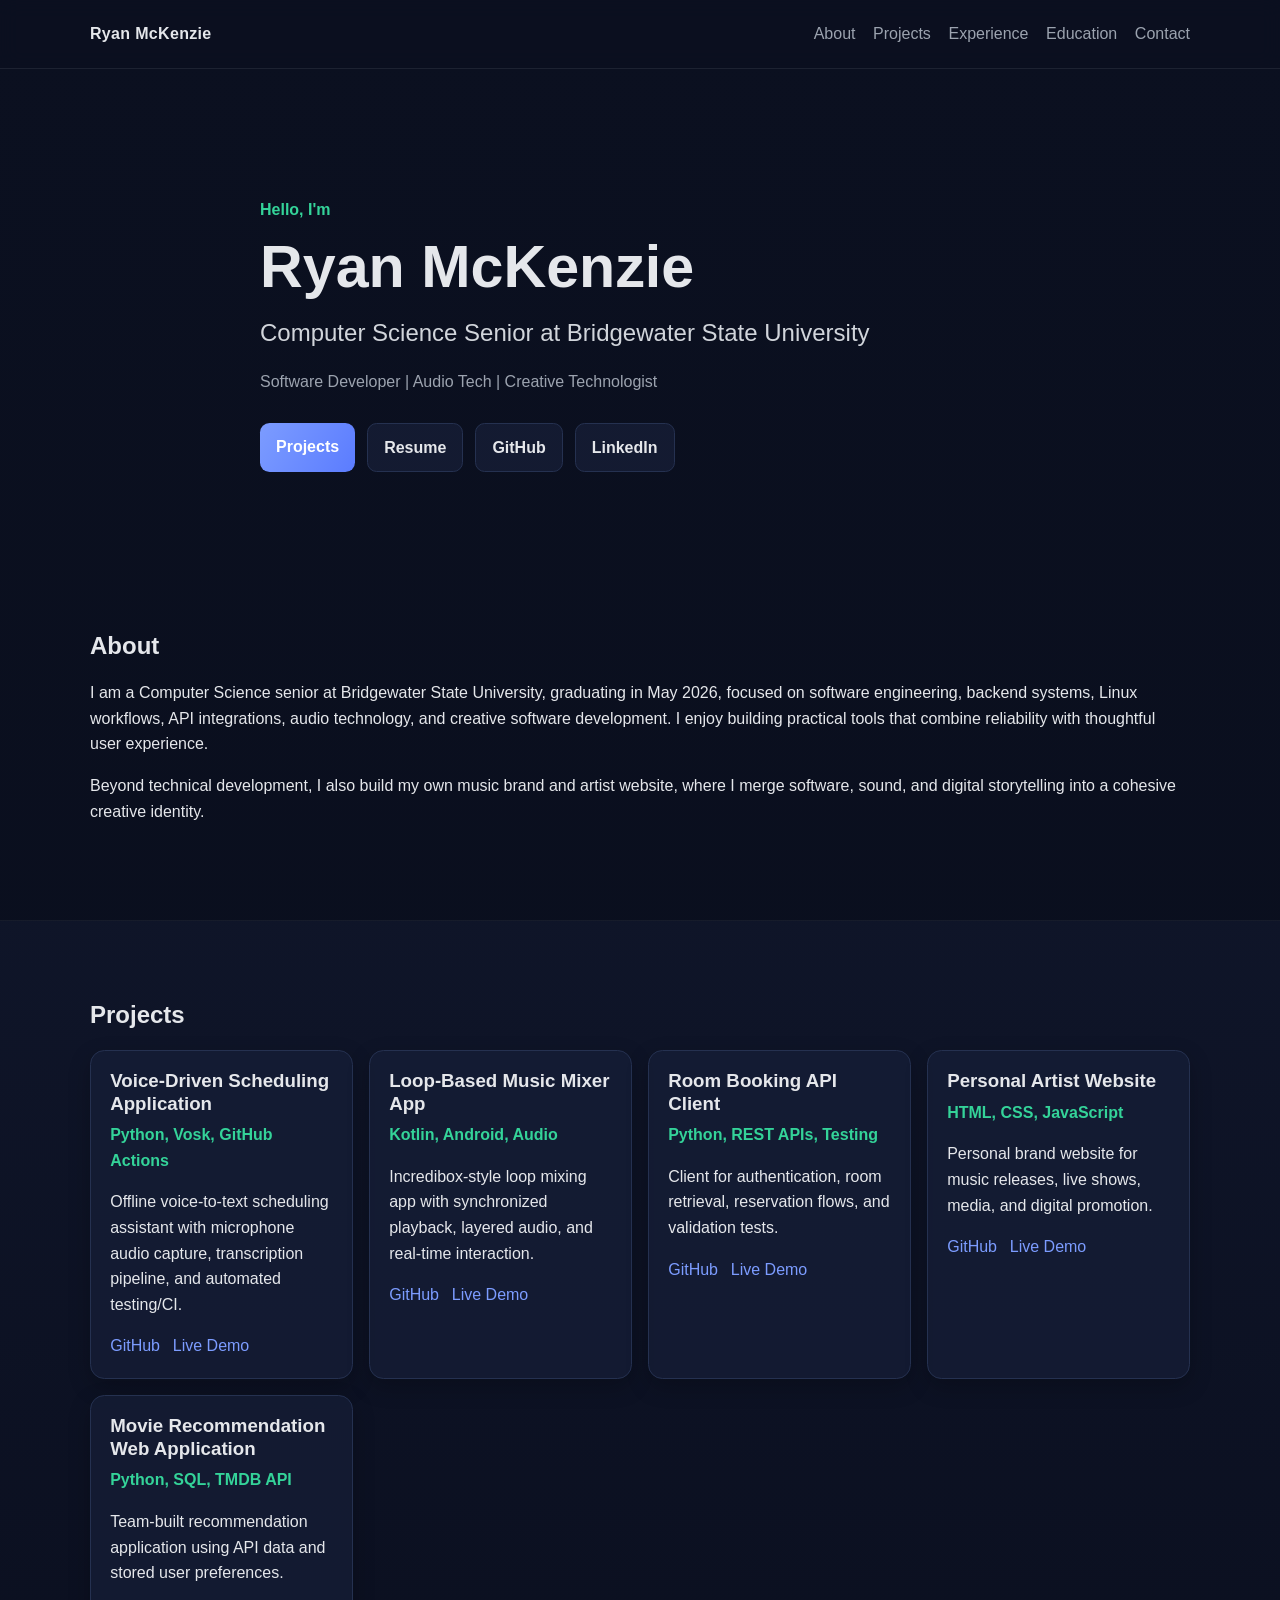
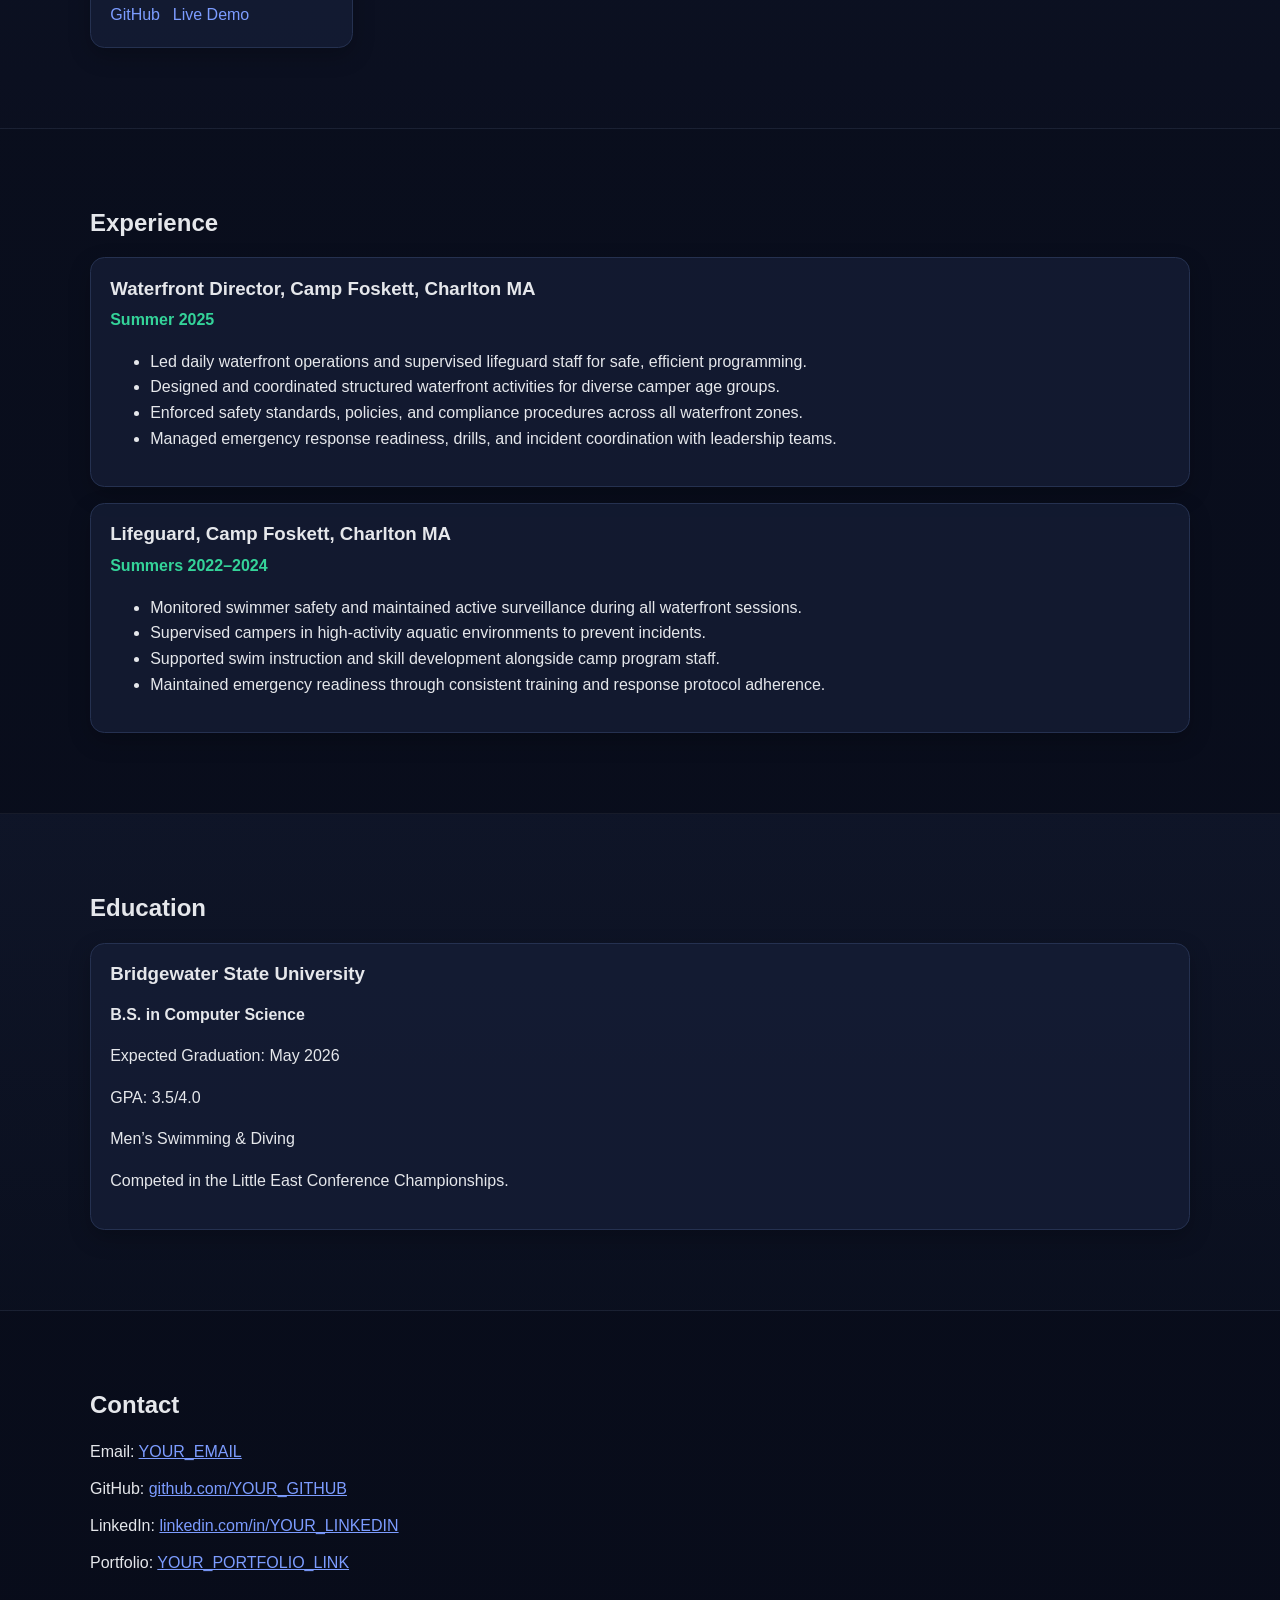
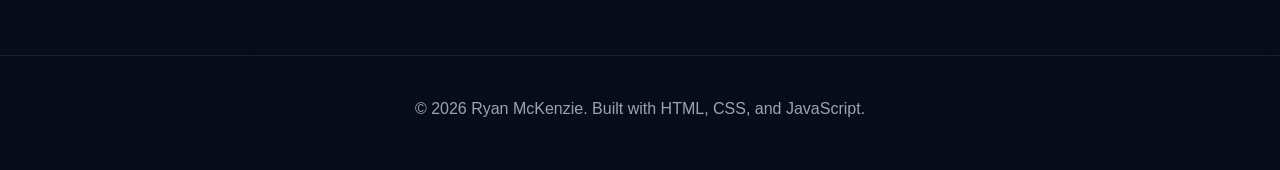
==== index.html @ 02c70366 "Create static portfolio site with GitHub Pages deployment" ====
<!DOCTYPE html>
<html lang="en">
  <head>
    <meta charset="UTF-8" />
    <meta name="viewport" content="width=device-width, initial-scale=1.0" />
    <meta
      name="description"
      content="Ryan McKenzie portfolio website - Computer Science Senior, software developer, and creative technologist."
    />
    <title>Ryan McKenzie | Developer Portfolio</title>
    <link rel="stylesheet" href="style.css" />
  </head>
  <body>
    <a class="skip-link" href="#main-content">Skip to main content</a>

    <header class="site-header" id="top">
      <div class="container nav-wrapper">
        <a class="brand" href="#top" aria-label="Ryan McKenzie home">Ryan McKenzie</a>
        <button class="menu-toggle" aria-expanded="false" aria-controls="site-nav" aria-label="Toggle navigation">
          ☰
        </button>
        <nav id="site-nav" class="site-nav" aria-label="Primary navigation">
          <ul>
            <li><a href="#about">About</a></li>
            <li><a href="#projects">Projects</a></li>
            <li><a href="#experience">Experience</a></li>
            <li><a href="#education">Education</a></li>
            <li><a href="#contact">Contact</a></li>
          </ul>
        </nav>
      </div>
    </header>

    <main id="main-content">
      <section class="hero section">
        <div class="container hero-content">
          <p class="eyebrow">Hello, I'm</p>
          <h1>Ryan McKenzie</h1>
          <p class="subtitle">Computer Science Senior at Bridgewater State University</p>
          <p class="tagline">Software Developer | Audio Tech | Creative Technologist</p>
          <div class="hero-actions" aria-label="Quick links">
            <a class="btn btn-primary" href="#projects">Projects</a>
            <!-- Replace YOUR_RESUME_LINK with your actual resume URL -->
            <a class="btn btn-secondary" href="YOUR_RESUME_LINK" target="_blank" rel="noopener noreferrer">Resume</a>
            <!-- Replace YOUR_GITHUB with your GitHub profile URL -->
            <a class="btn btn-secondary" href="https://github.com/YOUR_GITHUB" target="_blank" rel="noopener noreferrer">GitHub</a>
            <!-- Replace YOUR_LINKEDIN with your LinkedIn profile URL -->
            <a class="btn btn-secondary" href="https://linkedin.com/in/YOUR_LINKEDIN" target="_blank" rel="noopener noreferrer">LinkedIn</a>
          </div>
        </div>
      </section>

      <section id="about" class="section">
        <div class="container">
          <h2>About</h2>
          <p>
            I am a Computer Science senior at Bridgewater State University, graduating in May 2026, focused on
            software engineering, backend systems, Linux workflows, API integrations, audio technology, and creative
            software development. I enjoy building practical tools that combine reliability with thoughtful user
            experience.
          </p>
          <p>
            Beyond technical development, I also build my own music brand and artist website, where I merge software,
            sound, and digital storytelling into a cohesive creative identity.
          </p>
        </div>
      </section>

      <section id="projects" class="section alt-bg">
        <div class="container">
          <h2>Projects</h2>
          <div class="cards-grid">
            <article class="card">
              <h3>Voice-Driven Scheduling Application</h3>
              <p class="tech">Python, Vosk, GitHub Actions</p>
              <p>
                Offline voice-to-text scheduling assistant with microphone audio capture, transcription pipeline, and
                automated testing/CI.
              </p>
              <div class="card-actions">
                <!-- Replace with project-specific GitHub and demo links -->
                <a href="#" aria-label="Voice-Driven Scheduling Application GitHub link">GitHub</a>
                <a href="#" aria-label="Voice-Driven Scheduling Application live demo">Live Demo</a>
              </div>
            </article>

            <article class="card">
              <h3>Loop-Based Music Mixer App</h3>
              <p class="tech">Kotlin, Android, Audio</p>
              <p>
                Incredibox-style loop mixing app with synchronized playback, layered audio, and real-time interaction.
              </p>
              <div class="card-actions">
                <!-- Replace with project-specific GitHub and demo links -->
                <a href="#" aria-label="Loop-Based Music Mixer App GitHub link">GitHub</a>
                <a href="#" aria-label="Loop-Based Music Mixer App live demo">Live Demo</a>
              </div>
            </article>

            <article class="card">
              <h3>Room Booking API Client</h3>
              <p class="tech">Python, REST APIs, Testing</p>
              <p>
                Client for authentication, room retrieval, reservation flows, and validation tests.
              </p>
              <div class="card-actions">
                <!-- Replace with project-specific GitHub and demo links -->
                <a href="#" aria-label="Room Booking API Client GitHub link">GitHub</a>
                <a href="#" aria-label="Room Booking API Client live demo">Live Demo</a>
              </div>
            </article>

            <article class="card">
              <h3>Personal Artist Website</h3>
              <p class="tech">HTML, CSS, JavaScript</p>
              <p>
                Personal brand website for music releases, live shows, media, and digital promotion.
              </p>
              <div class="card-actions">
                <!-- Replace with project-specific GitHub and demo links -->
                <a href="#" aria-label="Personal Artist Website GitHub link">GitHub</a>
                <a href="#" aria-label="Personal Artist Website live demo">Live Demo</a>
              </div>
            </article>

            <article class="card">
              <h3>Movie Recommendation Web Application</h3>
              <p class="tech">Python, SQL, TMDB API</p>
              <p>
                Team-built recommendation application using API data and stored user preferences.
              </p>
              <div class="card-actions">
                <!-- Replace with project-specific GitHub and demo links -->
                <a href="#" aria-label="Movie Recommendation Web Application GitHub link">GitHub</a>
                <a href="#" aria-label="Movie Recommendation Web Application live demo">Live Demo</a>
              </div>
            </article>
          </div>
        </div>
      </section>

      <section id="experience" class="section">
        <div class="container">
          <h2>Experience</h2>

          <article class="timeline-item">
            <h3>Waterfront Director, Camp Foskett, Charlton MA</h3>
            <p class="meta">Summer 2025</p>
            <ul>
              <li>Led daily waterfront operations and supervised lifeguard staff for safe, efficient programming.</li>
              <li>Designed and coordinated structured waterfront activities for diverse camper age groups.</li>
              <li>Enforced safety standards, policies, and compliance procedures across all waterfront zones.</li>
              <li>Managed emergency response readiness, drills, and incident coordination with leadership teams.</li>
            </ul>
          </article>

          <article class="timeline-item">
            <h3>Lifeguard, Camp Foskett, Charlton MA</h3>
            <p class="meta">Summers 2022–2024</p>
            <ul>
              <li>Monitored swimmer safety and maintained active surveillance during all waterfront sessions.</li>
              <li>Supervised campers in high-activity aquatic environments to prevent incidents.</li>
              <li>Supported swim instruction and skill development alongside camp program staff.</li>
              <li>Maintained emergency readiness through consistent training and response protocol adherence.</li>
            </ul>
          </article>
        </div>
      </section>

      <section id="education" class="section alt-bg">
        <div class="container">
          <h2>Education</h2>
          <article class="education-card">
            <h3>Bridgewater State University</h3>
            <p><strong>B.S. in Computer Science</strong></p>
            <p>Expected Graduation: May 2026</p>
            <p>GPA: 3.5/4.0</p>
            <p>Men’s Swimming &amp; Diving</p>
            <p>Competed in the Little East Conference Championships.</p>
          </article>
        </div>
      </section>

      <section id="contact" class="section">
        <div class="container">
          <h2>Contact</h2>
          <ul class="contact-list">
            <!-- Replace YOUR_EMAIL with your email address -->
            <li>Email: <a href="mailto:YOUR_EMAIL">YOUR_EMAIL</a></li>
            <!-- Replace YOUR_GITHUB with your GitHub username -->
            <li>GitHub: <a href="https://github.com/YOUR_GITHUB" target="_blank" rel="noopener noreferrer">github.com/YOUR_GITHUB</a></li>
            <!-- Replace YOUR_LINKEDIN with your LinkedIn handle -->
            <li>LinkedIn: <a href="https://linkedin.com/in/YOUR_LINKEDIN" target="_blank" rel="noopener noreferrer">linkedin.com/in/YOUR_LINKEDIN</a></li>
            <!-- Replace with your live portfolio URL if different -->
            <li>Portfolio: <a href="https://YOUR_PORTFOLIO_LINK" target="_blank" rel="noopener noreferrer">YOUR_PORTFOLIO_LINK</a></li>
          </ul>
        </div>
      </section>
    </main>

    <footer class="site-footer">
      <div class="container">
        <p>&copy; <span id="year"></span> Ryan McKenzie. Built with HTML, CSS, and JavaScript.</p>
      </div>
    </footer>

    <script src="script.js"></script>
  </body>
</html>
---- style.css ----
:root {
  --bg: #0b1020;
  --bg-alt: #11182d;
  --surface: #161f38;
  --text: #e5e7eb;
  --muted: #9ca3af;
  --accent: #7c9cff;
  --accent-2: #34d399;
  --border: #253150;
  --shadow: 0 12px 28px rgba(0, 0, 0, 0.28);
}

* {
  box-sizing: border-box;
}

html {
  scroll-behavior: smooth;
}

body {
  margin: 0;
  font-family: Inter, "Segoe UI", Roboto, Helvetica, Arial, sans-serif;
  background: linear-gradient(180deg, var(--bg) 0%, #080c1a 100%);
  color: var(--text);
  line-height: 1.6;
}

.container {
  width: min(1100px, 92%);
  margin: 0 auto;
}

.skip-link {
  position: absolute;
  left: -9999px;
  top: auto;
}

.skip-link:focus {
  left: 1rem;
  top: 1rem;
  background: var(--accent);
  color: #0a0f1e;
  padding: 0.5rem 0.8rem;
  border-radius: 0.4rem;
}

.site-header {
  position: sticky;
  top: 0;
  z-index: 999;
  backdrop-filter: blur(10px);
  background: rgba(11, 16, 32, 0.82);
  border-bottom: 1px solid rgba(255, 255, 255, 0.08);
}

.nav-wrapper {
  min-height: 68px;
  display: flex;
  align-items: center;
  justify-content: space-between;
}

.brand {
  font-weight: 700;
  color: var(--text);
  text-decoration: none;
  letter-spacing: 0.02em;
}

.site-nav ul {
  list-style: none;
  margin: 0;
  padding: 0;
  display: flex;
  gap: 1.1rem;
}

.site-nav a {
  color: var(--muted);
  text-decoration: none;
  transition: color 0.2s ease;
}

.site-nav a:hover,
.site-nav a:focus-visible {
  color: var(--text);
}

.menu-toggle {
  display: none;
  font-size: 1.3rem;
  border: 1px solid var(--border);
  border-radius: 0.5rem;
  background: transparent;
  color: var(--text);
  padding: 0.3rem 0.6rem;
}

.section {
  padding: 5rem 0;
}

.hero {
  padding-top: 7rem;
}

.hero-content {
  max-width: 760px;
}

.eyebrow {
  color: var(--accent-2);
  margin-bottom: 0.5rem;
  font-weight: 600;
}

h1,
h2,
h3 {
  line-height: 1.2;
  margin-top: 0;
}

h1 {
  font-size: clamp(2.2rem, 5vw, 3.7rem);
  margin-bottom: 0.8rem;
}

.subtitle {
  font-size: clamp(1.1rem, 2.3vw, 1.5rem);
  color: #d1d5db;
  margin: 0.2rem 0;
}

.tagline {
  color: var(--muted);
  margin-bottom: 1.8rem;
}

.hero-actions {
  display: flex;
  flex-wrap: wrap;
  gap: 0.75rem;
}

.btn {
  display: inline-block;
  text-decoration: none;
  border-radius: 0.6rem;
  padding: 0.65rem 1rem;
  font-weight: 600;
  transition: transform 0.2s ease, box-shadow 0.2s ease, opacity 0.2s ease;
}

.btn:hover,
.btn:focus-visible {
  transform: translateY(-2px);
  box-shadow: var(--shadow);
}

.btn-primary {
  background: linear-gradient(120deg, var(--accent), #5b7cff);
  color: #fff;
}

.btn-secondary {
  border: 1px solid var(--border);
  color: var(--text);
  background: rgba(124, 156, 255, 0.08);
}

.alt-bg {
  background: linear-gradient(180deg, rgba(17, 24, 45, 0.7), rgba(11, 16, 32, 0.7));
  border-top: 1px solid rgba(255, 255, 255, 0.05);
  border-bottom: 1px solid rgba(255, 255, 255, 0.05);
}

.cards-grid {
  display: grid;
  grid-template-columns: repeat(auto-fit, minmax(240px, 1fr));
  gap: 1rem;
}

.card,
.timeline-item,
.education-card {
  border: 1px solid var(--border);
  border-radius: 0.9rem;
  padding: 1.2rem;
  background: rgba(22, 31, 56, 0.7);
  box-shadow: 0 8px 22px rgba(0, 0, 0, 0.22);
}

.card h3,
.timeline-item h3,
.education-card h3 {
  margin-bottom: 0.45rem;
}

.tech,
.meta {
  color: var(--accent-2);
  font-weight: 600;
  margin-top: 0;
}

.card-actions {
  display: flex;
  gap: 0.8rem;
  margin-top: 1rem;
}

.card-actions a {
  color: var(--accent);
  text-decoration: none;
}

.card-actions a:hover,
.card-actions a:focus-visible {
  text-decoration: underline;
}

.timeline-item + .timeline-item {
  margin-top: 1rem;
}

.contact-list {
  list-style: none;
  padding: 0;
  margin: 0;
}

.contact-list li + li {
  margin-top: 0.7rem;
}

.contact-list a {
  color: var(--accent);
}

.site-footer {
  padding: 1.5rem 0 2rem;
  border-top: 1px solid rgba(255, 255, 255, 0.08);
  color: var(--muted);
  text-align: center;
}

@media (max-width: 760px) {
  .menu-toggle {
    display: block;
  }

  .site-nav {
    position: absolute;
    top: 68px;
    left: 0;
    right: 0;
    background: rgba(11, 16, 32, 0.96);
    border-bottom: 1px solid rgba(255, 255, 255, 0.08);
    padding: 0.8rem 1rem;
    display: none;
  }

  .site-nav.open {
    display: block;
  }

  .site-nav ul {
    flex-direction: column;
    gap: 0.8rem;
  }

  .section {
    padding: 3.7rem 0;
  }
}
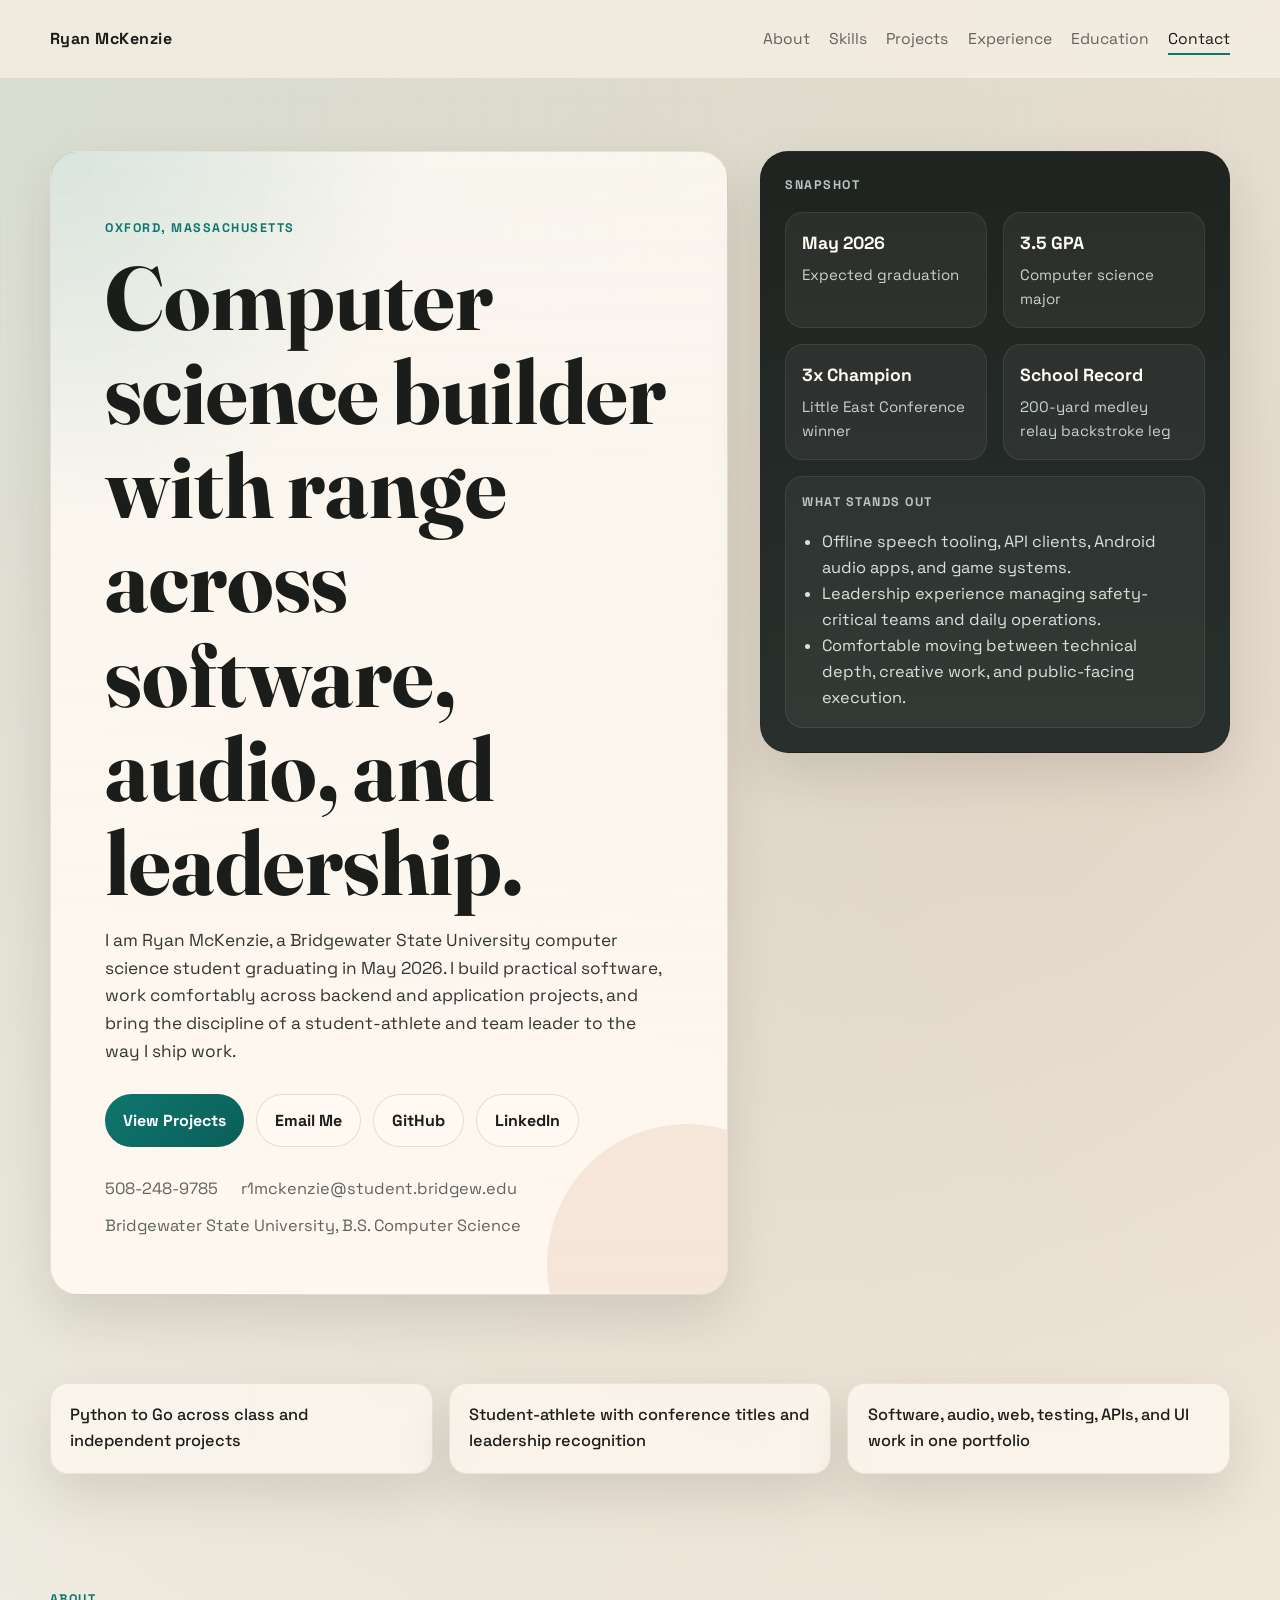
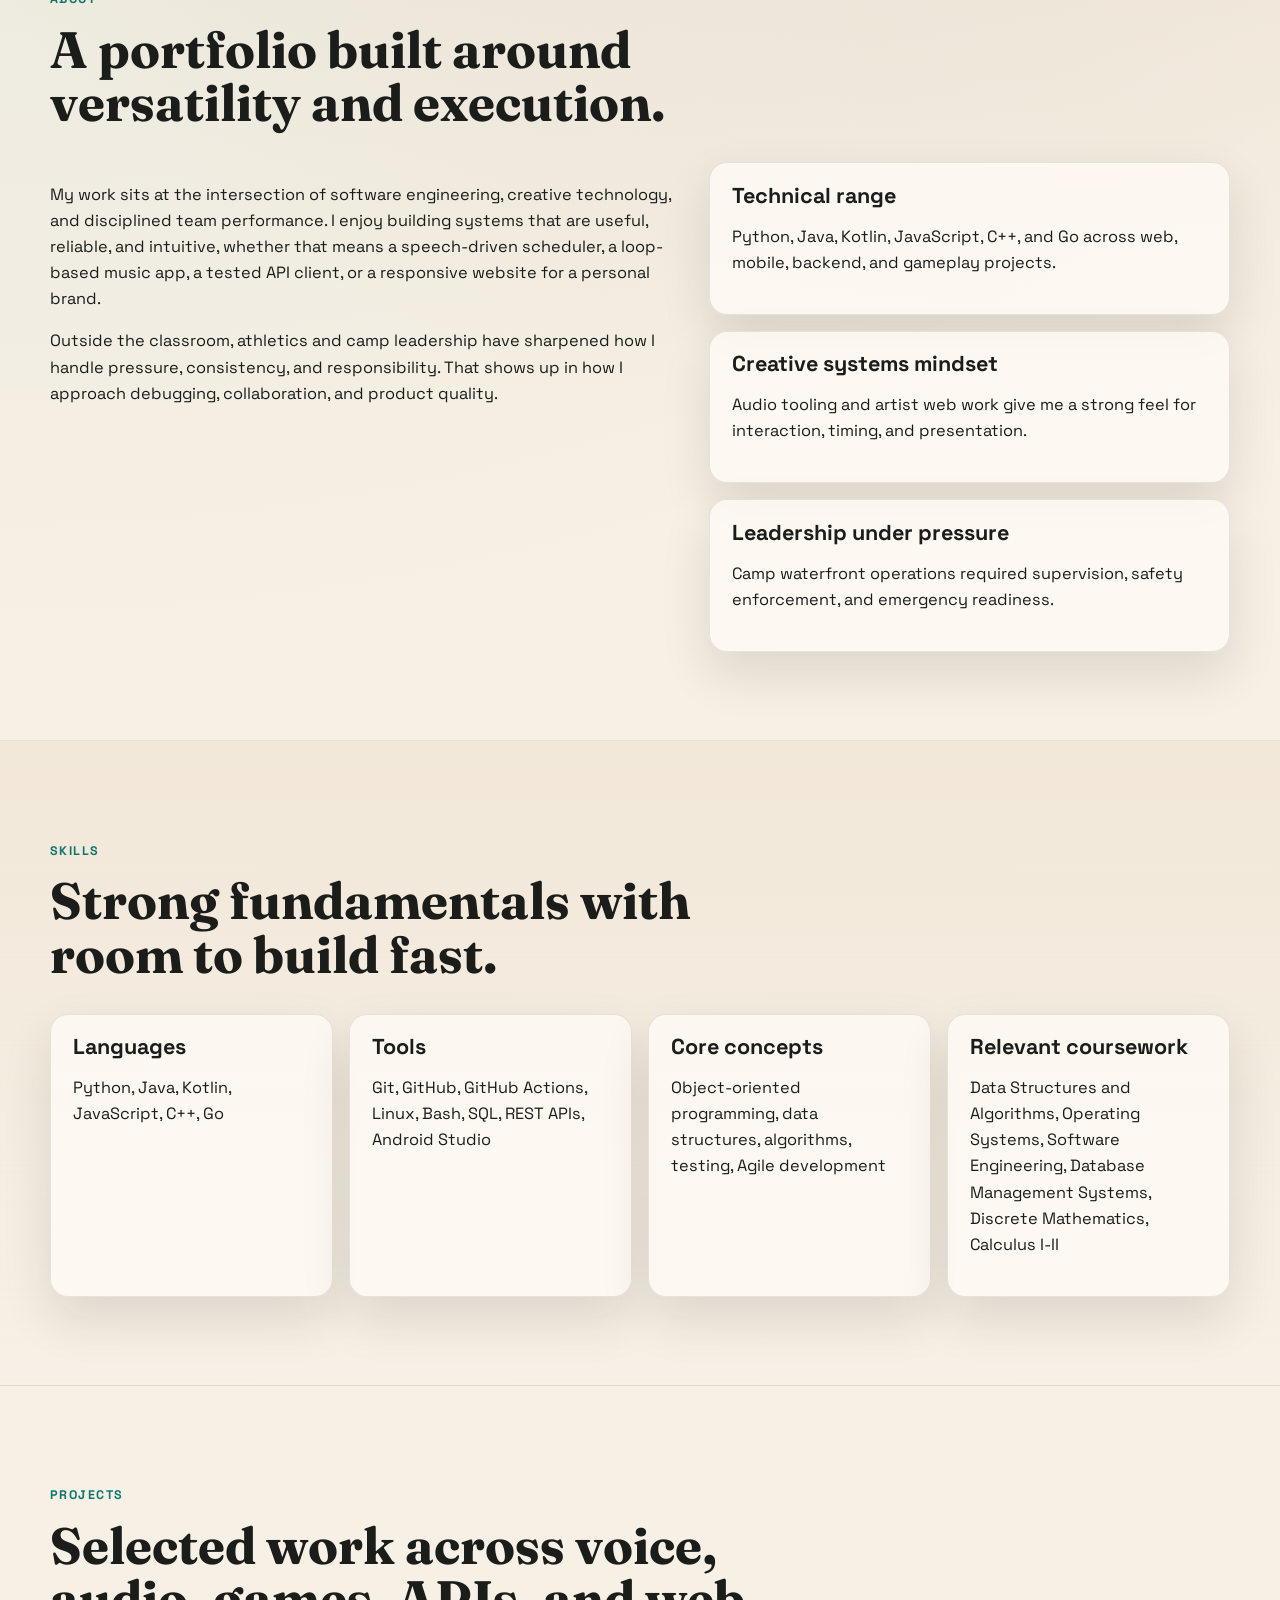
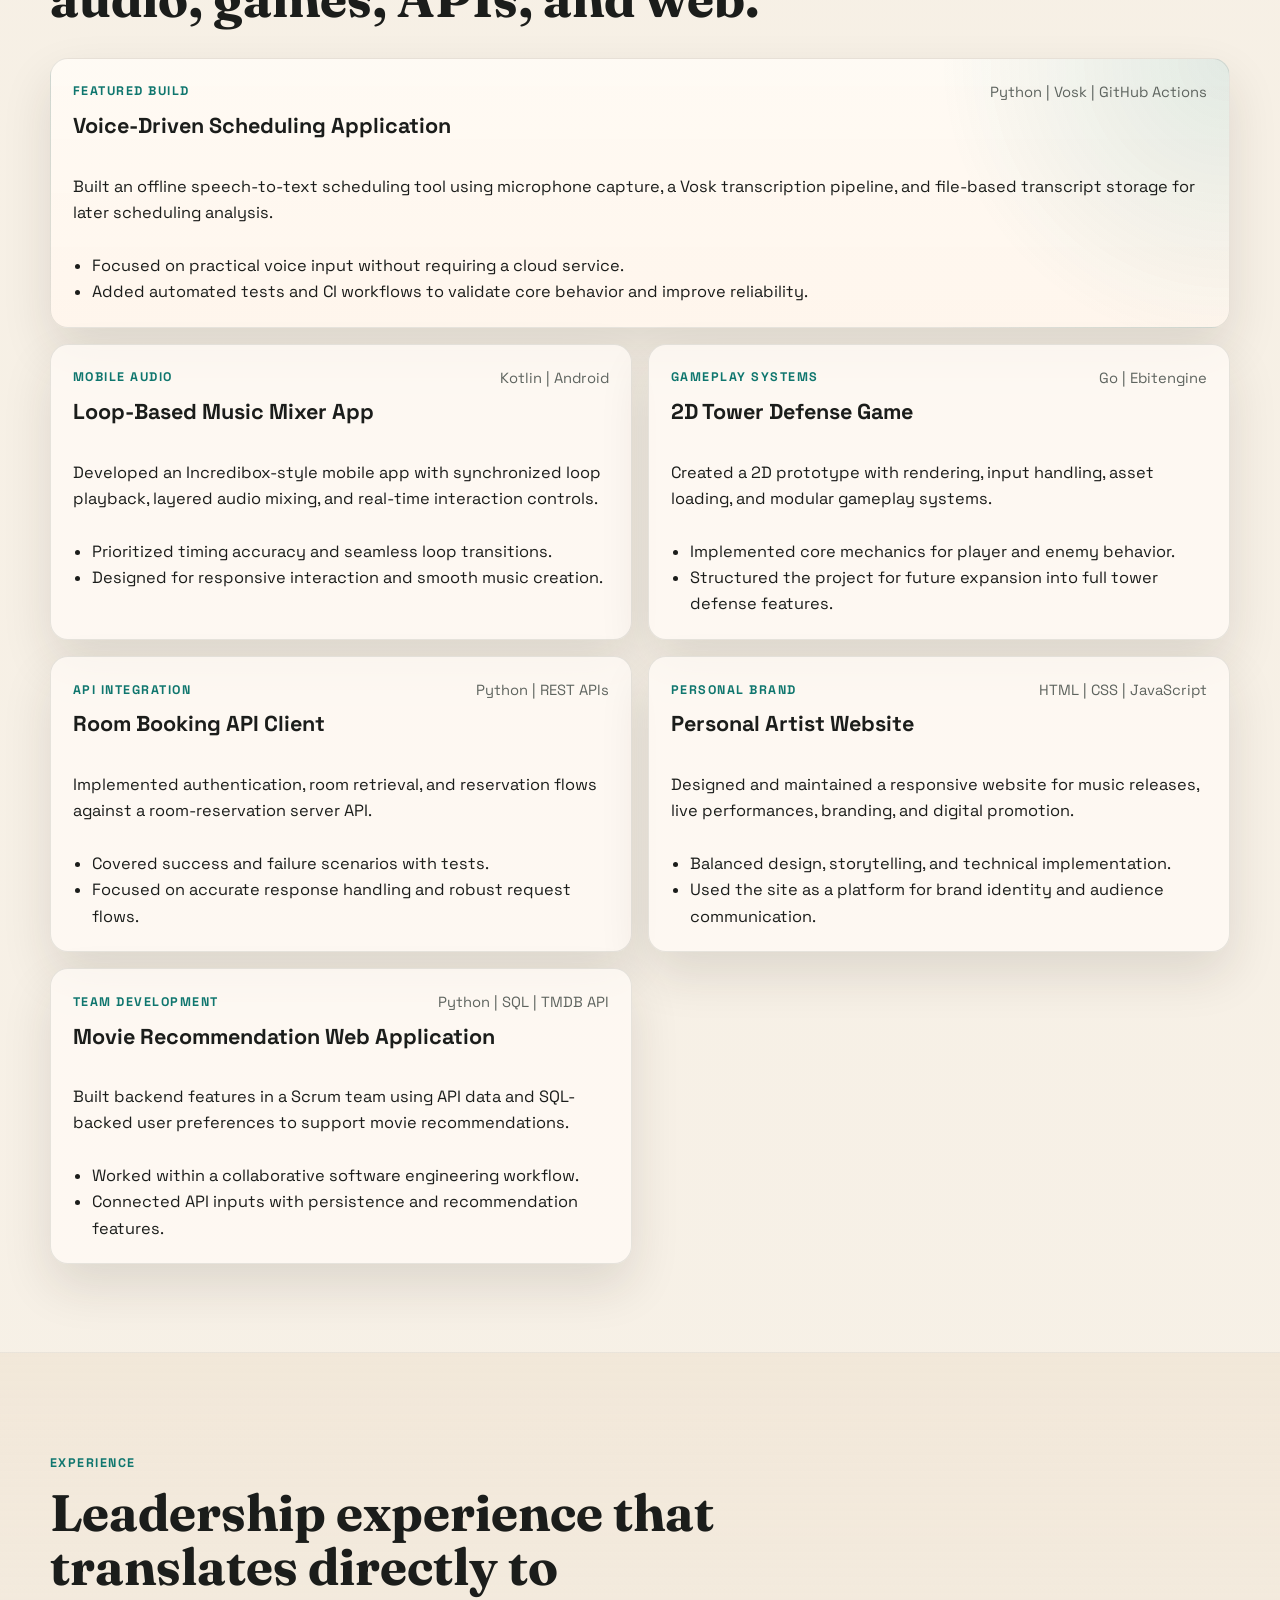
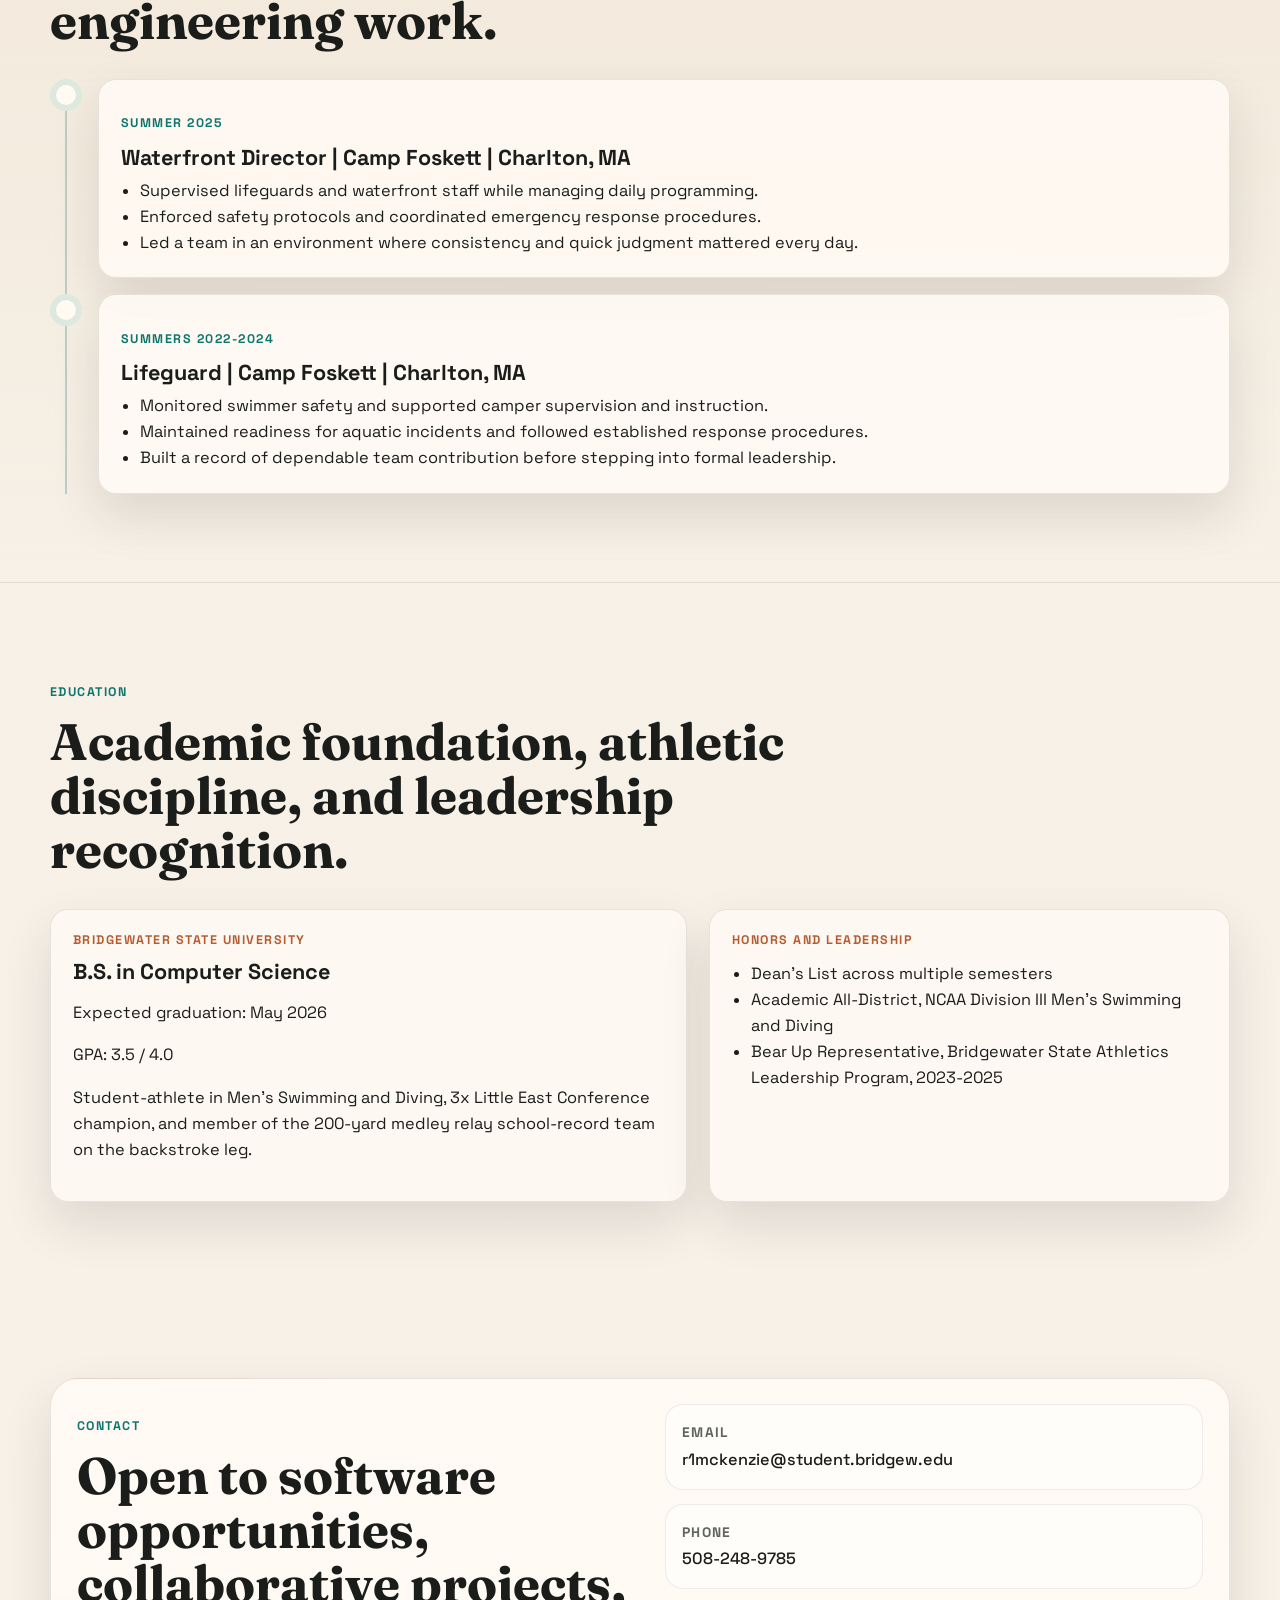
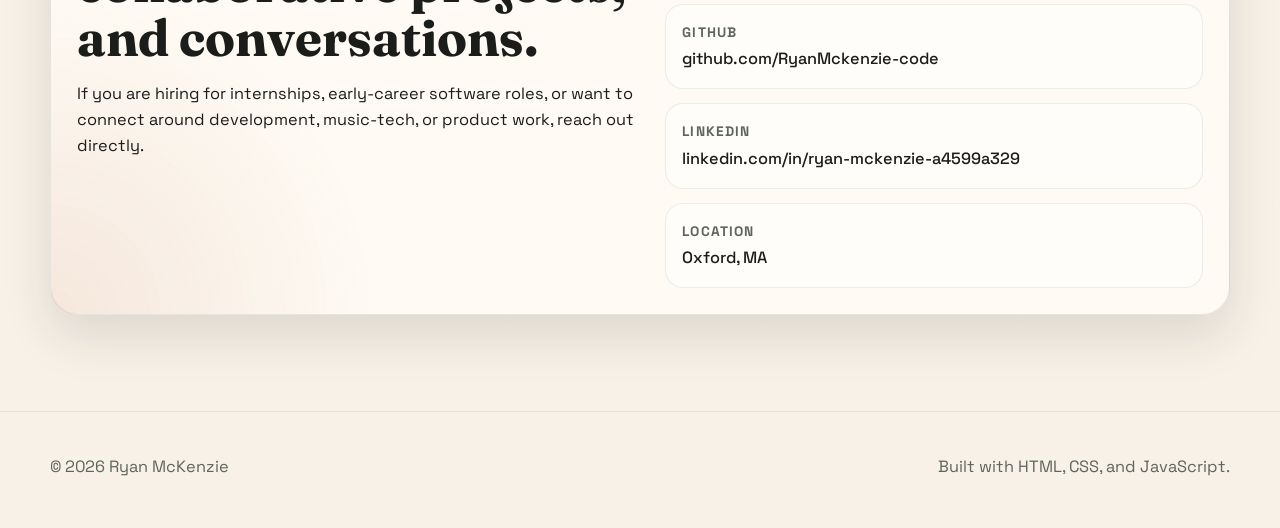
==== commit 2fc8191d: "added game to workspace gonna try and get it turned into assembly code to be uploaded" ====
--- a/index.html
+++ b/index.html
@@ -5,9 +5,15 @@
     <meta name="viewport" content="width=device-width, initial-scale=1.0" />
     <meta
       name="description"
-      content="Ryan McKenzie portfolio website - Computer Science Senior, software developer, and creative technologist."
+      content="Ryan McKenzie portfolio website featuring software projects, technical skills, leadership experience, and student-athlete achievements."
     />
-    <title>Ryan McKenzie | Developer Portfolio</title>
+    <title>Ryan McKenzie | Software Developer</title>
+    <link rel="preconnect" href="https://fonts.googleapis.com" />
+    <link rel="preconnect" href="https://fonts.gstatic.com" crossorigin />
+    <link
+      href="https://fonts.googleapis.com/css2?family=Fraunces:opsz,wght@9..144,600;9..144,700&family=Space+Grotesk:wght@400;500;700&display=swap"
+      rel="stylesheet"
+    />
     <link rel="stylesheet" href="style.css" />
   </head>
   <body>
@@ -17,11 +23,12 @@
       <div class="container nav-wrapper">
         <a class="brand" href="#top" aria-label="Ryan McKenzie home">Ryan McKenzie</a>
         <button class="menu-toggle" aria-expanded="false" aria-controls="site-nav" aria-label="Toggle navigation">
-          ☰
+          Menu
         </button>
         <nav id="site-nav" class="site-nav" aria-label="Primary navigation">
           <ul>
             <li><a href="#about">About</a></li>
+            <li><a href="#skills">Skills</a></li>
             <li><a href="#projects">Projects</a></li>
             <li><a href="#experience">Experience</a></li>
             <li><a href="#education">Education</a></li>
@@ -33,174 +40,355 @@
 
     <main id="main-content">
       <section class="hero section">
-        <div class="container hero-content">
-          <p class="eyebrow">Hello, I'm</p>
-          <h1>Ryan McKenzie</h1>
-          <p class="subtitle">Computer Science Senior at Bridgewater State University</p>
-          <p class="tagline">Software Developer | Audio Tech | Creative Technologist</p>
-          <div class="hero-actions" aria-label="Quick links">
-            <a class="btn btn-primary" href="#projects">Projects</a>
-            <!-- Replace YOUR_RESUME_LINK with your actual resume URL -->
-            <a class="btn btn-secondary" href="YOUR_RESUME_LINK" target="_blank" rel="noopener noreferrer">Resume</a>
-            <!-- Replace YOUR_GITHUB with your GitHub profile URL -->
-            <a class="btn btn-secondary" href="https://github.com/YOUR_GITHUB" target="_blank" rel="noopener noreferrer">GitHub</a>
-            <!-- Replace YOUR_LINKEDIN with your LinkedIn profile URL -->
-            <a class="btn btn-secondary" href="https://linkedin.com/in/YOUR_LINKEDIN" target="_blank" rel="noopener noreferrer">LinkedIn</a>
-          </div>
+        <div class="container hero-layout">
+          <div class="hero-copy" data-reveal>
+            <p class="eyebrow">Oxford, Massachusetts</p>
+            <h1>Computer science builder with range across software, audio, and leadership.</h1>
+            <p class="hero-summary">
+              I am Ryan McKenzie, a Bridgewater State University computer science student graduating in May 2026. I
+              build practical software, work comfortably across backend and application projects, and bring the
+              discipline of a student-athlete and team leader to the way I ship work.
+            </p>
+            <div class="hero-actions" aria-label="Quick links">
+              <a class="btn btn-primary" href="#projects">View Projects</a>
+              <a class="btn btn-secondary" href="mailto:r1mckenzie@student.bridgew.edu">Email Me</a>
+              <a
+                class="btn btn-secondary"
+                href="https://github.com/RyanMckenzie-code"
+                target="_blank"
+                rel="noopener noreferrer"
+              >
+                GitHub
+              </a>
+              <a
+                class="btn btn-secondary"
+                href="https://linkedin.com/in/ryan-mckenzie-a4599a329"
+                target="_blank"
+                rel="noopener noreferrer"
+              >
+                LinkedIn
+              </a>
+            </div>
+            <ul class="hero-contact">
+              <li><a href="tel:15082489785">508-248-9785</a></li>
+              <li><a href="mailto:r1mckenzie@student.bridgew.edu">r1mckenzie@student.bridgew.edu</a></li>
+              <li><span>Bridgewater State University, B.S. Computer Science</span></li>
+            </ul>
+          </div>
+
+          <aside class="hero-panel" data-reveal>
+            <p class="panel-label">Snapshot</p>
+            <div class="snapshot-grid">
+              <article>
+                <span class="snapshot-value">May 2026</span>
+                <span class="snapshot-label">Expected graduation</span>
+              </article>
+              <article>
+                <span class="snapshot-value">3.5 GPA</span>
+                <span class="snapshot-label">Computer science major</span>
+              </article>
+              <article>
+                <span class="snapshot-value">3x Champion</span>
+                <span class="snapshot-label">Little East Conference winner</span>
+              </article>
+              <article>
+                <span class="snapshot-value">School Record</span>
+                <span class="snapshot-label">200-yard medley relay backstroke leg</span>
+              </article>
+            </div>
+            <div class="hero-note">
+              <p class="panel-label">What stands out</p>
+              <ul>
+                <li>Offline speech tooling, API clients, Android audio apps, and game systems.</li>
+                <li>Leadership experience managing safety-critical teams and daily operations.</li>
+                <li>Comfortable moving between technical depth, creative work, and public-facing execution.</li>
+              </ul>
+            </div>
+          </aside>
+        </div>
+      </section>
+
+      <section class="signal-bar" aria-label="Career highlights">
+        <div class="container signal-grid">
+          <p>Python to Go across class and independent projects</p>
+          <p>Student-athlete with conference titles and leadership recognition</p>
+          <p>Software, audio, web, testing, APIs, and UI work in one portfolio</p>
         </div>
       </section>
 
       <section id="about" class="section">
-        <div class="container">
-          <h2>About</h2>
-          <p>
-            I am a Computer Science senior at Bridgewater State University, graduating in May 2026, focused on
-            software engineering, backend systems, Linux workflows, API integrations, audio technology, and creative
-            software development. I enjoy building practical tools that combine reliability with thoughtful user
-            experience.
-          </p>
-          <p>
-            Beyond technical development, I also build my own music brand and artist website, where I merge software,
-            sound, and digital storytelling into a cohesive creative identity.
-          </p>
-        </div>
-      </section>
-
-      <section id="projects" class="section alt-bg">
-        <div class="container">
-          <h2>Projects</h2>
-          <div class="cards-grid">
-            <article class="card">
+        <div class="container section-shell">
+          <div class="section-heading" data-reveal>
+            <p class="eyebrow">About</p>
+            <h2>A portfolio built around versatility and execution.</h2>
+          </div>
+          <div class="about-layout">
+            <div class="about-copy" data-reveal>
+              <p>
+                My work sits at the intersection of software engineering, creative technology, and disciplined team
+                performance. I enjoy building systems that are useful, reliable, and intuitive, whether that means a
+                speech-driven scheduler, a loop-based music app, a tested API client, or a responsive website for a
+                personal brand.
+              </p>
+              <p>
+                Outside the classroom, athletics and camp leadership have sharpened how I handle pressure, consistency,
+                and responsibility. That shows up in how I approach debugging, collaboration, and product quality.
+              </p>
+            </div>
+            <div class="about-points" data-reveal>
+              <article class="feature-card">
+                <h3>Technical range</h3>
+                <p>Python, Java, Kotlin, JavaScript, C++, and Go across web, mobile, backend, and gameplay projects.</p>
+              </article>
+              <article class="feature-card">
+                <h3>Creative systems mindset</h3>
+                <p>Audio tooling and artist web work give me a strong feel for interaction, timing, and presentation.</p>
+              </article>
+              <article class="feature-card">
+                <h3>Leadership under pressure</h3>
+                <p>Camp waterfront operations required supervision, safety enforcement, and emergency readiness.</p>
+              </article>
+            </div>
+          </div>
+        </div>
+      </section>
+
+      <section id="skills" class="section section-tinted">
+        <div class="container section-shell">
+          <div class="section-heading" data-reveal>
+            <p class="eyebrow">Skills</p>
+            <h2>Strong fundamentals with room to build fast.</h2>
+          </div>
+          <div class="skills-grid">
+            <article class="skill-card" data-reveal>
+              <h3>Languages</h3>
+              <p>Python, Java, Kotlin, JavaScript, C++, Go</p>
+            </article>
+            <article class="skill-card" data-reveal>
+              <h3>Tools</h3>
+              <p>Git, GitHub, GitHub Actions, Linux, Bash, SQL, REST APIs, Android Studio</p>
+            </article>
+            <article class="skill-card" data-reveal>
+              <h3>Core concepts</h3>
+              <p>Object-oriented programming, data structures, algorithms, testing, Agile development</p>
+            </article>
+            <article class="skill-card" data-reveal>
+              <h3>Relevant coursework</h3>
+              <p>
+                Data Structures and Algorithms, Operating Systems, Software Engineering, Database Management Systems,
+                Discrete Mathematics, Calculus I-II
+              </p>
+            </article>
+          </div>
+        </div>
+      </section>
+
+      <section id="projects" class="section">
+        <div class="container section-shell">
+          <div class="section-heading" data-reveal>
+            <p class="eyebrow">Projects</p>
+            <h2>Selected work across voice, audio, games, APIs, and web.</h2>
+          </div>
+          <div class="projects-grid">
+            <article class="project-card project-card-featured" data-reveal>
+              <div class="project-topline">
+                <p class="project-kicker">Featured build</p>
+                <span class="project-stack">Python | Vosk | GitHub Actions</span>
+              </div>
               <h3>Voice-Driven Scheduling Application</h3>
-              <p class="tech">Python, Vosk, GitHub Actions</p>
-              <p>
-                Offline voice-to-text scheduling assistant with microphone audio capture, transcription pipeline, and
-                automated testing/CI.
-              </p>
-              <div class="card-actions">
-                <!-- Replace with project-specific GitHub and demo links -->
-                <a href="#" aria-label="Voice-Driven Scheduling Application GitHub link">GitHub</a>
-                <a href="#" aria-label="Voice-Driven Scheduling Application live demo">Live Demo</a>
-              </div>
-            </article>
-
-            <article class="card">
+              <p>
+                Built an offline speech-to-text scheduling tool using microphone capture, a Vosk transcription
+                pipeline, and file-based transcript storage for later scheduling analysis.
+              </p>
+              <ul class="project-points">
+                <li>Focused on practical voice input without requiring a cloud service.</li>
+                <li>Added automated tests and CI workflows to validate core behavior and improve reliability.</li>
+              </ul>
+            </article>
+
+            <article class="project-card" data-reveal>
+              <div class="project-topline">
+                <p class="project-kicker">Mobile audio</p>
+                <span class="project-stack">Kotlin | Android</span>
+              </div>
               <h3>Loop-Based Music Mixer App</h3>
-              <p class="tech">Kotlin, Android, Audio</p>
-              <p>
-                Incredibox-style loop mixing app with synchronized playback, layered audio, and real-time interaction.
-              </p>
-              <div class="card-actions">
-                <!-- Replace with project-specific GitHub and demo links -->
-                <a href="#" aria-label="Loop-Based Music Mixer App GitHub link">GitHub</a>
-                <a href="#" aria-label="Loop-Based Music Mixer App live demo">Live Demo</a>
-              </div>
-            </article>
-
-            <article class="card">
+              <p>
+                Developed an Incredibox-style mobile app with synchronized loop playback, layered audio mixing, and
+                real-time interaction controls.
+              </p>
+              <ul class="project-points">
+                <li>Prioritized timing accuracy and seamless loop transitions.</li>
+                <li>Designed for responsive interaction and smooth music creation.</li>
+              </ul>
+            </article>
+
+            <article class="project-card" data-reveal>
+              <div class="project-topline">
+                <p class="project-kicker">Gameplay systems</p>
+                <span class="project-stack">Go | Ebitengine</span>
+              </div>
+              <h3>2D Tower Defense Game</h3>
+              <p>
+                Created a 2D prototype with rendering, input handling, asset loading, and modular gameplay systems.
+              </p>
+              <ul class="project-points">
+                <li>Implemented core mechanics for player and enemy behavior.</li>
+                <li>Structured the project for future expansion into full tower defense features.</li>
+              </ul>
+            </article>
+
+            <article class="project-card" data-reveal>
+              <div class="project-topline">
+                <p class="project-kicker">API integration</p>
+                <span class="project-stack">Python | REST APIs</span>
+              </div>
               <h3>Room Booking API Client</h3>
-              <p class="tech">Python, REST APIs, Testing</p>
-              <p>
-                Client for authentication, room retrieval, reservation flows, and validation tests.
-              </p>
-              <div class="card-actions">
-                <!-- Replace with project-specific GitHub and demo links -->
-                <a href="#" aria-label="Room Booking API Client GitHub link">GitHub</a>
-                <a href="#" aria-label="Room Booking API Client live demo">Live Demo</a>
-              </div>
-            </article>
-
-            <article class="card">
+              <p>
+                Implemented authentication, room retrieval, and reservation flows against a room-reservation server
+                API.
+              </p>
+              <ul class="project-points">
+                <li>Covered success and failure scenarios with tests.</li>
+                <li>Focused on accurate response handling and robust request flows.</li>
+              </ul>
+            </article>
+
+            <article class="project-card" data-reveal>
+              <div class="project-topline">
+                <p class="project-kicker">Personal brand</p>
+                <span class="project-stack">HTML | CSS | JavaScript</span>
+              </div>
               <h3>Personal Artist Website</h3>
-              <p class="tech">HTML, CSS, JavaScript</p>
-              <p>
-                Personal brand website for music releases, live shows, media, and digital promotion.
-              </p>
-              <div class="card-actions">
-                <!-- Replace with project-specific GitHub and demo links -->
-                <a href="#" aria-label="Personal Artist Website GitHub link">GitHub</a>
-                <a href="#" aria-label="Personal Artist Website live demo">Live Demo</a>
-              </div>
-            </article>
-
-            <article class="card">
+              <p>
+                Designed and maintained a responsive website for music releases, live performances, branding, and
+                digital promotion.
+              </p>
+              <ul class="project-points">
+                <li>Balanced design, storytelling, and technical implementation.</li>
+                <li>Used the site as a platform for brand identity and audience communication.</li>
+              </ul>
+            </article>
+
+            <article class="project-card" data-reveal>
+              <div class="project-topline">
+                <p class="project-kicker">Team development</p>
+                <span class="project-stack">Python | SQL | TMDB API</span>
+              </div>
               <h3>Movie Recommendation Web Application</h3>
-              <p class="tech">Python, SQL, TMDB API</p>
-              <p>
-                Team-built recommendation application using API data and stored user preferences.
-              </p>
-              <div class="card-actions">
-                <!-- Replace with project-specific GitHub and demo links -->
-                <a href="#" aria-label="Movie Recommendation Web Application GitHub link">GitHub</a>
-                <a href="#" aria-label="Movie Recommendation Web Application live demo">Live Demo</a>
-              </div>
-            </article>
-          </div>
-        </div>
-      </section>
-
-      <section id="experience" class="section">
-        <div class="container">
-          <h2>Experience</h2>
-
-          <article class="timeline-item">
-            <h3>Waterfront Director, Camp Foskett, Charlton MA</h3>
-            <p class="meta">Summer 2025</p>
-            <ul>
-              <li>Led daily waterfront operations and supervised lifeguard staff for safe, efficient programming.</li>
-              <li>Designed and coordinated structured waterfront activities for diverse camper age groups.</li>
-              <li>Enforced safety standards, policies, and compliance procedures across all waterfront zones.</li>
-              <li>Managed emergency response readiness, drills, and incident coordination with leadership teams.</li>
-            </ul>
-          </article>
-
-          <article class="timeline-item">
-            <h3>Lifeguard, Camp Foskett, Charlton MA</h3>
-            <p class="meta">Summers 2022–2024</p>
-            <ul>
-              <li>Monitored swimmer safety and maintained active surveillance during all waterfront sessions.</li>
-              <li>Supervised campers in high-activity aquatic environments to prevent incidents.</li>
-              <li>Supported swim instruction and skill development alongside camp program staff.</li>
-              <li>Maintained emergency readiness through consistent training and response protocol adherence.</li>
-            </ul>
-          </article>
-        </div>
-      </section>
-
-      <section id="education" class="section alt-bg">
-        <div class="container">
-          <h2>Education</h2>
-          <article class="education-card">
-            <h3>Bridgewater State University</h3>
-            <p><strong>B.S. in Computer Science</strong></p>
-            <p>Expected Graduation: May 2026</p>
-            <p>GPA: 3.5/4.0</p>
-            <p>Men’s Swimming &amp; Diving</p>
-            <p>Competed in the Little East Conference Championships.</p>
-          </article>
-        </div>
-      </section>
-
-      <section id="contact" class="section">
-        <div class="container">
-          <h2>Contact</h2>
+              <p>
+                Built backend features in a Scrum team using API data and SQL-backed user preferences to support movie
+                recommendations.
+              </p>
+              <ul class="project-points">
+                <li>Worked within a collaborative software engineering workflow.</li>
+                <li>Connected API inputs with persistence and recommendation features.</li>
+              </ul>
+            </article>
+          </div>
+        </div>
+      </section>
+
+      <section id="experience" class="section section-tinted">
+        <div class="container section-shell">
+          <div class="section-heading" data-reveal>
+            <p class="eyebrow">Experience</p>
+            <h2>Leadership experience that translates directly to engineering work.</h2>
+          </div>
+          <div class="timeline">
+            <article class="timeline-item" data-reveal>
+              <div class="timeline-marker" aria-hidden="true"></div>
+              <div class="timeline-content">
+                <p class="timeline-date">Summer 2025</p>
+                <h3>Waterfront Director | Camp Foskett | Charlton, MA</h3>
+                <ul>
+                  <li>Supervised lifeguards and waterfront staff while managing daily programming.</li>
+                  <li>Enforced safety protocols and coordinated emergency response procedures.</li>
+                  <li>Led a team in an environment where consistency and quick judgment mattered every day.</li>
+                </ul>
+              </div>
+            </article>
+
+            <article class="timeline-item" data-reveal>
+              <div class="timeline-marker" aria-hidden="true"></div>
+              <div class="timeline-content">
+                <p class="timeline-date">Summers 2022-2024</p>
+                <h3>Lifeguard | Camp Foskett | Charlton, MA</h3>
+                <ul>
+                  <li>Monitored swimmer safety and supported camper supervision and instruction.</li>
+                  <li>Maintained readiness for aquatic incidents and followed established response procedures.</li>
+                  <li>Built a record of dependable team contribution before stepping into formal leadership.</li>
+                </ul>
+              </div>
+            </article>
+          </div>
+        </div>
+      </section>
+
+      <section id="education" class="section">
+        <div class="container section-shell">
+          <div class="section-heading" data-reveal>
+            <p class="eyebrow">Education</p>
+            <h2>Academic foundation, athletic discipline, and leadership recognition.</h2>
+          </div>
+          <div class="education-layout">
+            <article class="education-card" data-reveal>
+              <p class="card-label">Bridgewater State University</p>
+              <h3>B.S. in Computer Science</h3>
+              <p>Expected graduation: May 2026</p>
+              <p>GPA: 3.5 / 4.0</p>
+              <p>
+                Student-athlete in Men's Swimming and Diving, 3x Little East Conference champion, and member of the
+                200-yard medley relay school-record team on the backstroke leg.
+              </p>
+            </article>
+
+            <article class="honors-card" data-reveal>
+              <p class="card-label">Honors and leadership</p>
+              <ul class="honors-list">
+                <li>Dean's List across multiple semesters</li>
+                <li>Academic All-District, NCAA Division III Men's Swimming and Diving</li>
+                <li>Bear Up Representative, Bridgewater State Athletics Leadership Program, 2023-2025</li>
+              </ul>
+            </article>
+          </div>
+        </div>
+      </section>
+
+      <section id="contact" class="section section-contact">
+        <div class="container contact-shell" data-reveal>
+          <div>
+            <p class="eyebrow">Contact</p>
+            <h2>Open to software opportunities, collaborative projects, and conversations.</h2>
+            <p>
+              If you are hiring for internships, early-career software roles, or want to connect around development,
+              music-tech, or product work, reach out directly.
+            </p>
+          </div>
           <ul class="contact-list">
-            <!-- Replace YOUR_EMAIL with your email address -->
-            <li>Email: <a href="mailto:YOUR_EMAIL">YOUR_EMAIL</a></li>
-            <!-- Replace YOUR_GITHUB with your GitHub username -->
-            <li>GitHub: <a href="https://github.com/YOUR_GITHUB" target="_blank" rel="noopener noreferrer">github.com/YOUR_GITHUB</a></li>
-            <!-- Replace YOUR_LINKEDIN with your LinkedIn handle -->
-            <li>LinkedIn: <a href="https://linkedin.com/in/YOUR_LINKEDIN" target="_blank" rel="noopener noreferrer">linkedin.com/in/YOUR_LINKEDIN</a></li>
-            <!-- Replace with your live portfolio URL if different -->
-            <li>Portfolio: <a href="https://YOUR_PORTFOLIO_LINK" target="_blank" rel="noopener noreferrer">YOUR_PORTFOLIO_LINK</a></li>
+            <li><span>Email</span><a href="mailto:r1mckenzie@student.bridgew.edu">r1mckenzie@student.bridgew.edu</a></li>
+            <li><span>Phone</span><a href="tel:15082489785">508-248-9785</a></li>
+            <li>
+              <span>GitHub</span>
+              <a href="https://github.com/RyanMckenzie-code" target="_blank" rel="noopener noreferrer">
+                github.com/RyanMckenzie-code
+              </a>
+            </li>
+            <li>
+              <span>LinkedIn</span>
+              <a href="https://linkedin.com/in/ryan-mckenzie-a4599a329" target="_blank" rel="noopener noreferrer">
+                linkedin.com/in/ryan-mckenzie-a4599a329
+              </a>
+            </li>
+            <li><span>Location</span><p>Oxford, MA</p></li>
           </ul>
         </div>
       </section>
     </main>
 
     <footer class="site-footer">
-      <div class="container">
-        <p>&copy; <span id="year"></span> Ryan McKenzie. Built with HTML, CSS, and JavaScript.</p>
+      <div class="container footer-shell">
+        <p>&copy; <span id="year"></span> Ryan McKenzie</p>
+        <p>Built with HTML, CSS, and JavaScript.</p>
       </div>
     </footer>
 
--- a/style.css
+++ b/style.css
@@ -1,13 +1,20 @@
 :root {
-  --bg: #0b1020;
-  --bg-alt: #11182d;
-  --surface: #161f38;
-  --text: #e5e7eb;
-  --muted: #9ca3af;
-  --accent: #7c9cff;
-  --accent-2: #34d399;
-  --border: #253150;
-  --shadow: 0 12px 28px rgba(0, 0, 0, 0.28);
+  --bg: #f6efe3;
+  --bg-strong: #efe3d2;
+  --surface: rgba(255, 251, 245, 0.82);
+  --surface-strong: #fffaf2;
+  --panel: #1f2320;
+  --panel-soft: #27302c;
+  --text: #1b1d1b;
+  --muted: #5e645f;
+  --accent: #0f766e;
+  --accent-strong: #0a5f58;
+  --accent-warm: #b65c32;
+  --border: rgba(27, 29, 27, 0.1);
+  --shadow: 0 22px 50px rgba(39, 33, 24, 0.12);
+  --radius-lg: 28px;
+  --radius-md: 18px;
+  --radius-sm: 12px;
 }
 
 * {
@@ -20,14 +27,37 @@
 
 body {
   margin: 0;
-  font-family: Inter, "Segoe UI", Roboto, Helvetica, Arial, sans-serif;
-  background: linear-gradient(180deg, var(--bg) 0%, #080c1a 100%);
+  font-family: "Space Grotesk", "Segoe UI", sans-serif;
   color: var(--text);
   line-height: 1.6;
+  background:
+    radial-gradient(circle at top left, rgba(15, 118, 110, 0.12), transparent 32%),
+    radial-gradient(circle at 80% 10%, rgba(182, 92, 50, 0.14), transparent 22%),
+    linear-gradient(180deg, var(--bg) 0%, #f7f1e8 100%);
+}
+
+body::before {
+  content: "";
+  position: fixed;
+  inset: 0;
+  pointer-events: none;
+  background-image:
+    linear-gradient(rgba(27, 29, 27, 0.03) 1px, transparent 1px),
+    linear-gradient(90deg, rgba(27, 29, 27, 0.03) 1px, transparent 1px);
+  background-size: 32px 32px;
+  mask-image: linear-gradient(180deg, rgba(0, 0, 0, 0.34), transparent 85%);
+}
+
+a {
+  color: inherit;
+}
+
+img {
+  max-width: 100%;
 }
 
 .container {
-  width: min(1100px, 92%);
+  width: min(1180px, calc(100% - 2.2rem));
   margin: 0 auto;
 }
 
@@ -40,227 +70,581 @@
 .skip-link:focus {
   left: 1rem;
   top: 1rem;
-  background: var(--accent);
-  color: #0a0f1e;
-  padding: 0.5rem 0.8rem;
-  border-radius: 0.4rem;
+  padding: 0.7rem 1rem;
+  border-radius: var(--radius-sm);
+  background: var(--panel);
+  color: #fff;
+  z-index: 1000;
 }
 
 .site-header {
   position: sticky;
   top: 0;
   z-index: 999;
-  backdrop-filter: blur(10px);
-  background: rgba(11, 16, 32, 0.82);
-  border-bottom: 1px solid rgba(255, 255, 255, 0.08);
+  backdrop-filter: blur(16px);
+  background: rgba(246, 239, 227, 0.78);
+  border-bottom: 1px solid rgba(27, 29, 27, 0.08);
 }
 
 .nav-wrapper {
-  min-height: 68px;
   display: flex;
   align-items: center;
   justify-content: space-between;
+  min-height: 78px;
 }
 
 .brand {
   font-weight: 700;
+  text-decoration: none;
+  letter-spacing: 0.03em;
+}
+
+.site-nav ul {
+  display: flex;
+  align-items: center;
+  gap: 1.2rem;
+  list-style: none;
+  margin: 0;
+  padding: 0;
+}
+
+.site-nav a {
+  position: relative;
+  text-decoration: none;
+  color: var(--muted);
+  font-size: 0.98rem;
+}
+
+.site-nav a::after {
+  content: "";
+  position: absolute;
+  left: 0;
+  bottom: -0.35rem;
+  width: 100%;
+  height: 2px;
+  transform: scaleX(0);
+  transform-origin: left;
+  background: var(--accent);
+  transition: transform 0.22s ease;
+}
+
+.site-nav a:hover,
+.site-nav a:focus-visible,
+.site-nav a.is-active {
   color: var(--text);
-  text-decoration: none;
-  letter-spacing: 0.02em;
-}
-
-.site-nav ul {
-  list-style: none;
-  margin: 0;
-  padding: 0;
-  display: flex;
-  gap: 1.1rem;
-}
-
-.site-nav a {
-  color: var(--muted);
-  text-decoration: none;
-  transition: color 0.2s ease;
-}
-
-.site-nav a:hover,
-.site-nav a:focus-visible {
-  color: var(--text);
+}
+
+.site-nav a:hover::after,
+.site-nav a:focus-visible::after,
+.site-nav a.is-active::after {
+  transform: scaleX(1);
 }
 
 .menu-toggle {
   display: none;
-  font-size: 1.3rem;
   border: 1px solid var(--border);
-  border-radius: 0.5rem;
-  background: transparent;
+  border-radius: 999px;
+  padding: 0.65rem 1rem;
+  background: rgba(255, 250, 242, 0.84);
   color: var(--text);
-  padding: 0.3rem 0.6rem;
+  font: inherit;
 }
 
 .section {
-  padding: 5rem 0;
-}
-
-.hero {
-  padding-top: 7rem;
-}
-
-.hero-content {
+  padding: 5.5rem 0;
+}
+
+.section-shell {
+  display: grid;
+  gap: 2rem;
+}
+
+.section-heading {
   max-width: 760px;
 }
 
-.eyebrow {
-  color: var(--accent-2);
-  margin-bottom: 0.5rem;
-  font-weight: 600;
+.eyebrow,
+.panel-label,
+.project-kicker,
+.card-label,
+.timeline-date {
+  text-transform: uppercase;
+  letter-spacing: 0.12em;
+  font-size: 0.78rem;
+  font-weight: 700;
+}
+
+.eyebrow,
+.project-kicker,
+.timeline-date {
+  color: var(--accent);
 }
 
 h1,
 h2,
 h3 {
-  line-height: 1.2;
   margin-top: 0;
+  line-height: 1.05;
+}
+
+h1,
+h2 {
+  font-family: "Fraunces", Georgia, serif;
+  font-weight: 700;
 }
 
 h1 {
-  font-size: clamp(2.2rem, 5vw, 3.7rem);
-  margin-bottom: 0.8rem;
-}
-
-.subtitle {
-  font-size: clamp(1.1rem, 2.3vw, 1.5rem);
-  color: #d1d5db;
-  margin: 0.2rem 0;
-}
-
-.tagline {
-  color: var(--muted);
-  margin-bottom: 1.8rem;
+  font-size: clamp(3rem, 7vw, 6rem);
+  margin-bottom: 1rem;
+}
+
+h2 {
+  font-size: clamp(2rem, 4vw, 3.4rem);
+  margin-bottom: 0;
+}
+
+h3 {
+  font-size: 1.35rem;
+  margin-bottom: 0.5rem;
+}
+
+p,
+li {
+  font-size: 1.02rem;
+}
+
+.hero {
+  padding-top: 4.5rem;
+}
+
+.hero-layout {
+  display: grid;
+  grid-template-columns: minmax(0, 1.3fr) minmax(320px, 0.9fr);
+  gap: 2rem;
+  align-items: start;
+}
+
+.hero-copy,
+.hero-panel,
+.feature-card,
+.skill-card,
+.project-card,
+.timeline-content,
+.education-card,
+.honors-card,
+.contact-shell {
+  border: 1px solid var(--border);
+  box-shadow: var(--shadow);
+}
+
+.hero-copy {
+  position: relative;
+  padding: clamp(2rem, 5vw, 3.4rem);
+  border-radius: var(--radius-lg);
+  overflow: hidden;
+  background:
+    radial-gradient(circle at top left, rgba(15, 118, 110, 0.14), transparent 28%),
+    linear-gradient(180deg, rgba(255, 251, 245, 0.82), rgba(255, 248, 240, 0.95));
+}
+
+.hero-copy::after {
+  content: "";
+  position: absolute;
+  right: -100px;
+  bottom: -110px;
+  width: 280px;
+  height: 280px;
+  border-radius: 50%;
+  background: rgba(182, 92, 50, 0.11);
+}
+
+.hero-summary {
+  max-width: 62ch;
+  font-size: 1.08rem;
+  color: #323631;
 }
 
 .hero-actions {
   display: flex;
   flex-wrap: wrap;
-  gap: 0.75rem;
+  gap: 0.8rem;
+  margin-top: 1.8rem;
 }
 
 .btn {
-  display: inline-block;
+  display: inline-flex;
+  align-items: center;
+  justify-content: center;
+  min-height: 46px;
+  padding: 0.8rem 1.1rem;
+  border-radius: 999px;
   text-decoration: none;
-  border-radius: 0.6rem;
-  padding: 0.65rem 1rem;
-  font-weight: 600;
-  transition: transform 0.2s ease, box-shadow 0.2s ease, opacity 0.2s ease;
+  font-weight: 700;
+  transition: transform 0.2s ease, box-shadow 0.2s ease, background 0.2s ease;
 }
 
 .btn:hover,
 .btn:focus-visible {
   transform: translateY(-2px);
+  box-shadow: 0 12px 24px rgba(27, 29, 27, 0.14);
+}
+
+.btn-primary {
+  color: #fff;
+  background: linear-gradient(135deg, var(--accent), var(--accent-strong));
+}
+
+.btn-secondary {
+  color: var(--text);
+  background: rgba(255, 250, 242, 0.85);
+  border: 1px solid rgba(27, 29, 27, 0.12);
+}
+
+.hero-contact {
+  display: flex;
+  flex-wrap: wrap;
+  gap: 0.7rem 1.4rem;
+  list-style: none;
+  padding: 0;
+  margin: 1.8rem 0 0;
+  color: var(--muted);
+}
+
+.hero-contact a {
+  text-decoration: none;
+}
+
+.hero-panel {
+  color: #f7f1e8;
+  background:
+    linear-gradient(180deg, rgba(31, 35, 32, 0.98), rgba(39, 48, 44, 0.98)),
+    var(--panel);
+  border-radius: var(--radius-lg);
+  padding: 1.5rem;
+}
+
+.panel-label {
+  color: #b7c7c1;
+  margin: 0 0 1rem;
+}
+
+.snapshot-grid {
+  display: grid;
+  gap: 1rem;
+  grid-template-columns: repeat(2, minmax(0, 1fr));
+}
+
+.snapshot-grid article,
+.hero-note {
+  background: rgba(255, 255, 255, 0.05);
+  border: 1px solid rgba(255, 255, 255, 0.08);
+  border-radius: var(--radius-md);
+  padding: 1rem;
+}
+
+.snapshot-value {
+  display: block;
+  font-size: 1.1rem;
+  font-weight: 700;
+  color: #fffaf2;
+}
+
+.snapshot-label {
+  display: block;
+  margin-top: 0.35rem;
+  color: #c9d3ce;
+  font-size: 0.94rem;
+}
+
+.hero-note {
+  margin-top: 1rem;
+}
+
+.hero-note ul {
+  margin: 0;
+  padding-left: 1.2rem;
+  color: #d9e1dd;
+}
+
+.signal-bar {
+  padding-bottom: 1rem;
+}
+
+.signal-grid {
+  display: grid;
+  grid-template-columns: repeat(3, minmax(0, 1fr));
+  gap: 1rem;
+}
+
+.signal-grid p {
+  margin: 0;
+  padding: 1.15rem 1.2rem;
+  border-radius: var(--radius-md);
+  background: rgba(255, 250, 242, 0.72);
+  border: 1px solid rgba(27, 29, 27, 0.08);
   box-shadow: var(--shadow);
-}
-
-.btn-primary {
-  background: linear-gradient(120deg, var(--accent), #5b7cff);
-  color: #fff;
-}
-
-.btn-secondary {
-  border: 1px solid var(--border);
-  color: var(--text);
-  background: rgba(124, 156, 255, 0.08);
-}
-
-.alt-bg {
-  background: linear-gradient(180deg, rgba(17, 24, 45, 0.7), rgba(11, 16, 32, 0.7));
-  border-top: 1px solid rgba(255, 255, 255, 0.05);
-  border-bottom: 1px solid rgba(255, 255, 255, 0.05);
-}
-
-.cards-grid {
-  display: grid;
-  grid-template-columns: repeat(auto-fit, minmax(240px, 1fr));
-  gap: 1rem;
-}
-
-.card,
-.timeline-item,
-.education-card {
-  border: 1px solid var(--border);
-  border-radius: 0.9rem;
-  padding: 1.2rem;
-  background: rgba(22, 31, 56, 0.7);
-  box-shadow: 0 8px 22px rgba(0, 0, 0, 0.22);
-}
-
-.card h3,
-.timeline-item h3,
-.education-card h3 {
-  margin-bottom: 0.45rem;
-}
-
-.tech,
-.meta {
-  color: var(--accent-2);
-  font-weight: 600;
-  margin-top: 0;
-}
-
-.card-actions {
+  font-weight: 500;
+}
+
+.about-layout,
+.education-layout,
+.contact-shell {
+  display: grid;
+  gap: 1.4rem;
+}
+
+.about-layout {
+  grid-template-columns: minmax(0, 1.1fr) minmax(300px, 0.9fr);
+  align-items: start;
+}
+
+.about-copy {
+  padding: 0.2rem 0;
+}
+
+.about-points {
+  display: grid;
+  gap: 1rem;
+}
+
+.feature-card,
+.skill-card,
+.project-card,
+.education-card,
+.honors-card {
+  border-radius: var(--radius-md);
+  background: rgba(255, 251, 245, 0.8);
+  padding: 1.35rem;
+}
+
+.section-tinted {
+  background: linear-gradient(180deg, rgba(239, 227, 210, 0.65), rgba(247, 241, 232, 0.25));
+  border-top: 1px solid rgba(27, 29, 27, 0.06);
+  border-bottom: 1px solid rgba(27, 29, 27, 0.06);
+}
+
+.skills-grid {
+  display: grid;
+  grid-template-columns: repeat(4, minmax(0, 1fr));
+  gap: 1rem;
+}
+
+.skill-card {
+  min-height: 100%;
+}
+
+.projects-grid {
+  display: grid;
+  grid-template-columns: repeat(2, minmax(0, 1fr));
+  gap: 1rem;
+}
+
+.project-card {
   display: flex;
-  gap: 0.8rem;
-  margin-top: 1rem;
-}
-
-.card-actions a {
-  color: var(--accent);
-  text-decoration: none;
-}
-
-.card-actions a:hover,
-.card-actions a:focus-visible {
-  text-decoration: underline;
-}
-
-.timeline-item + .timeline-item {
-  margin-top: 1rem;
+  flex-direction: column;
+  gap: 0.7rem;
+}
+
+.project-card-featured {
+  grid-column: span 2;
+  background:
+    radial-gradient(circle at top right, rgba(15, 118, 110, 0.12), transparent 24%),
+    linear-gradient(180deg, rgba(255, 251, 245, 0.9), rgba(255, 246, 237, 0.92));
+}
+
+.project-topline {
+  display: flex;
+  align-items: center;
+  justify-content: space-between;
+  gap: 1rem;
+}
+
+.project-kicker {
+  margin: 0;
+}
+
+.project-stack {
+  color: var(--muted);
+  font-size: 0.92rem;
+}
+
+.project-points {
+  margin: 0;
+  padding-left: 1.2rem;
+}
+
+.timeline {
+  position: relative;
+  display: grid;
+  gap: 1rem;
+}
+
+.timeline::before {
+  content: "";
+  position: absolute;
+  left: 15px;
+  top: 0;
+  bottom: 0;
+  width: 2px;
+  background: rgba(15, 118, 110, 0.25);
+}
+
+.timeline-item {
+  position: relative;
+  display: grid;
+  grid-template-columns: 32px minmax(0, 1fr);
+  gap: 1rem;
+  align-items: start;
+}
+
+.timeline-marker {
+  position: relative;
+  z-index: 1;
+  width: 32px;
+  height: 32px;
+  border-radius: 50%;
+  border: 6px solid rgba(15, 118, 110, 0.14);
+  background: var(--surface-strong);
+}
+
+.timeline-content {
+  border-radius: var(--radius-md);
+  background: rgba(255, 251, 245, 0.84);
+  padding: 1.35rem;
+}
+
+.timeline-content ul,
+.honors-list {
+  margin: 0;
+  padding-left: 1.2rem;
+}
+
+.education-layout {
+  grid-template-columns: minmax(0, 1.1fr) minmax(280px, 0.9fr);
+}
+
+.card-label {
+  margin: 0 0 0.6rem;
+  color: var(--accent-warm);
+}
+
+.section-contact {
+  padding-bottom: 6rem;
+}
+
+.contact-shell {
+  grid-template-columns: minmax(0, 1fr) minmax(320px, 0.95fr);
+  align-items: start;
+  padding: 1.6rem;
+  border-radius: var(--radius-lg);
+  background:
+    radial-gradient(circle at bottom left, rgba(182, 92, 50, 0.12), transparent 25%),
+    rgba(255, 251, 245, 0.88);
 }
 
 .contact-list {
   list-style: none;
+  margin: 0;
   padding: 0;
-  margin: 0;
-}
-
-.contact-list li + li {
-  margin-top: 0.7rem;
-}
-
-.contact-list a {
-  color: var(--accent);
+  display: grid;
+  gap: 0.9rem;
+}
+
+.contact-list li {
+  display: grid;
+  gap: 0.2rem;
+  padding: 1rem;
+  border-radius: var(--radius-md);
+  background: rgba(255, 255, 255, 0.52);
+  border: 1px solid rgba(27, 29, 27, 0.08);
+}
+
+.contact-list span {
+  color: var(--muted);
+  font-size: 0.86rem;
+  text-transform: uppercase;
+  letter-spacing: 0.08em;
+  font-weight: 700;
+}
+
+.contact-list a,
+.contact-list p {
+  margin: 0;
+  text-decoration: none;
+  font-weight: 500;
 }
 
 .site-footer {
-  padding: 1.5rem 0 2rem;
-  border-top: 1px solid rgba(255, 255, 255, 0.08);
+  padding: 1.6rem 0 2rem;
+  border-top: 1px solid rgba(27, 29, 27, 0.08);
+}
+
+.footer-shell {
+  display: flex;
+  justify-content: space-between;
+  gap: 1rem;
   color: var(--muted);
-  text-align: center;
+}
+
+[data-reveal] {
+  opacity: 0;
+  transform: translateY(28px);
+  transition: opacity 0.7s ease, transform 0.7s ease;
+}
+
+[data-reveal].is-visible {
+  opacity: 1;
+  transform: translateY(0);
+}
+
+@media (max-width: 980px) {
+  .hero-layout,
+  .about-layout,
+  .education-layout,
+  .contact-shell,
+  .skills-grid,
+  .projects-grid,
+  .signal-grid {
+    grid-template-columns: 1fr;
+  }
+
+  .project-card-featured {
+    grid-column: auto;
+  }
+
+  .footer-shell {
+    flex-direction: column;
+  }
 }
 
 @media (max-width: 760px) {
+  .container {
+    width: min(100% - 1.2rem, 1180px);
+  }
+
+  .section {
+    padding: 4rem 0;
+  }
+
+  .nav-wrapper {
+    min-height: 70px;
+  }
+
   .menu-toggle {
-    display: block;
+    display: inline-flex;
   }
 
   .site-nav {
     position: absolute;
-    top: 68px;
-    left: 0;
-    right: 0;
-    background: rgba(11, 16, 32, 0.96);
-    border-bottom: 1px solid rgba(255, 255, 255, 0.08);
-    padding: 0.8rem 1rem;
+    top: 70px;
+    left: 0.6rem;
+    right: 0.6rem;
     display: none;
+    padding: 1rem;
+    border-radius: var(--radius-md);
+    background: rgba(255, 250, 242, 0.96);
+    border: 1px solid rgba(27, 29, 27, 0.08);
+    box-shadow: var(--shadow);
   }
 
   .site-nav.open {
@@ -269,10 +653,20 @@
 
   .site-nav ul {
     flex-direction: column;
-    gap: 0.8rem;
-  }
-
-  .section {
-    padding: 3.7rem 0;
-  }
-}
+    align-items: flex-start;
+  }
+
+  .hero-copy,
+  .hero-panel,
+  .contact-shell {
+    padding: 1.25rem;
+  }
+
+  .snapshot-grid {
+    grid-template-columns: 1fr;
+  }
+
+  h1 {
+    font-size: clamp(2.6rem, 14vw, 4rem);
+  }
+}
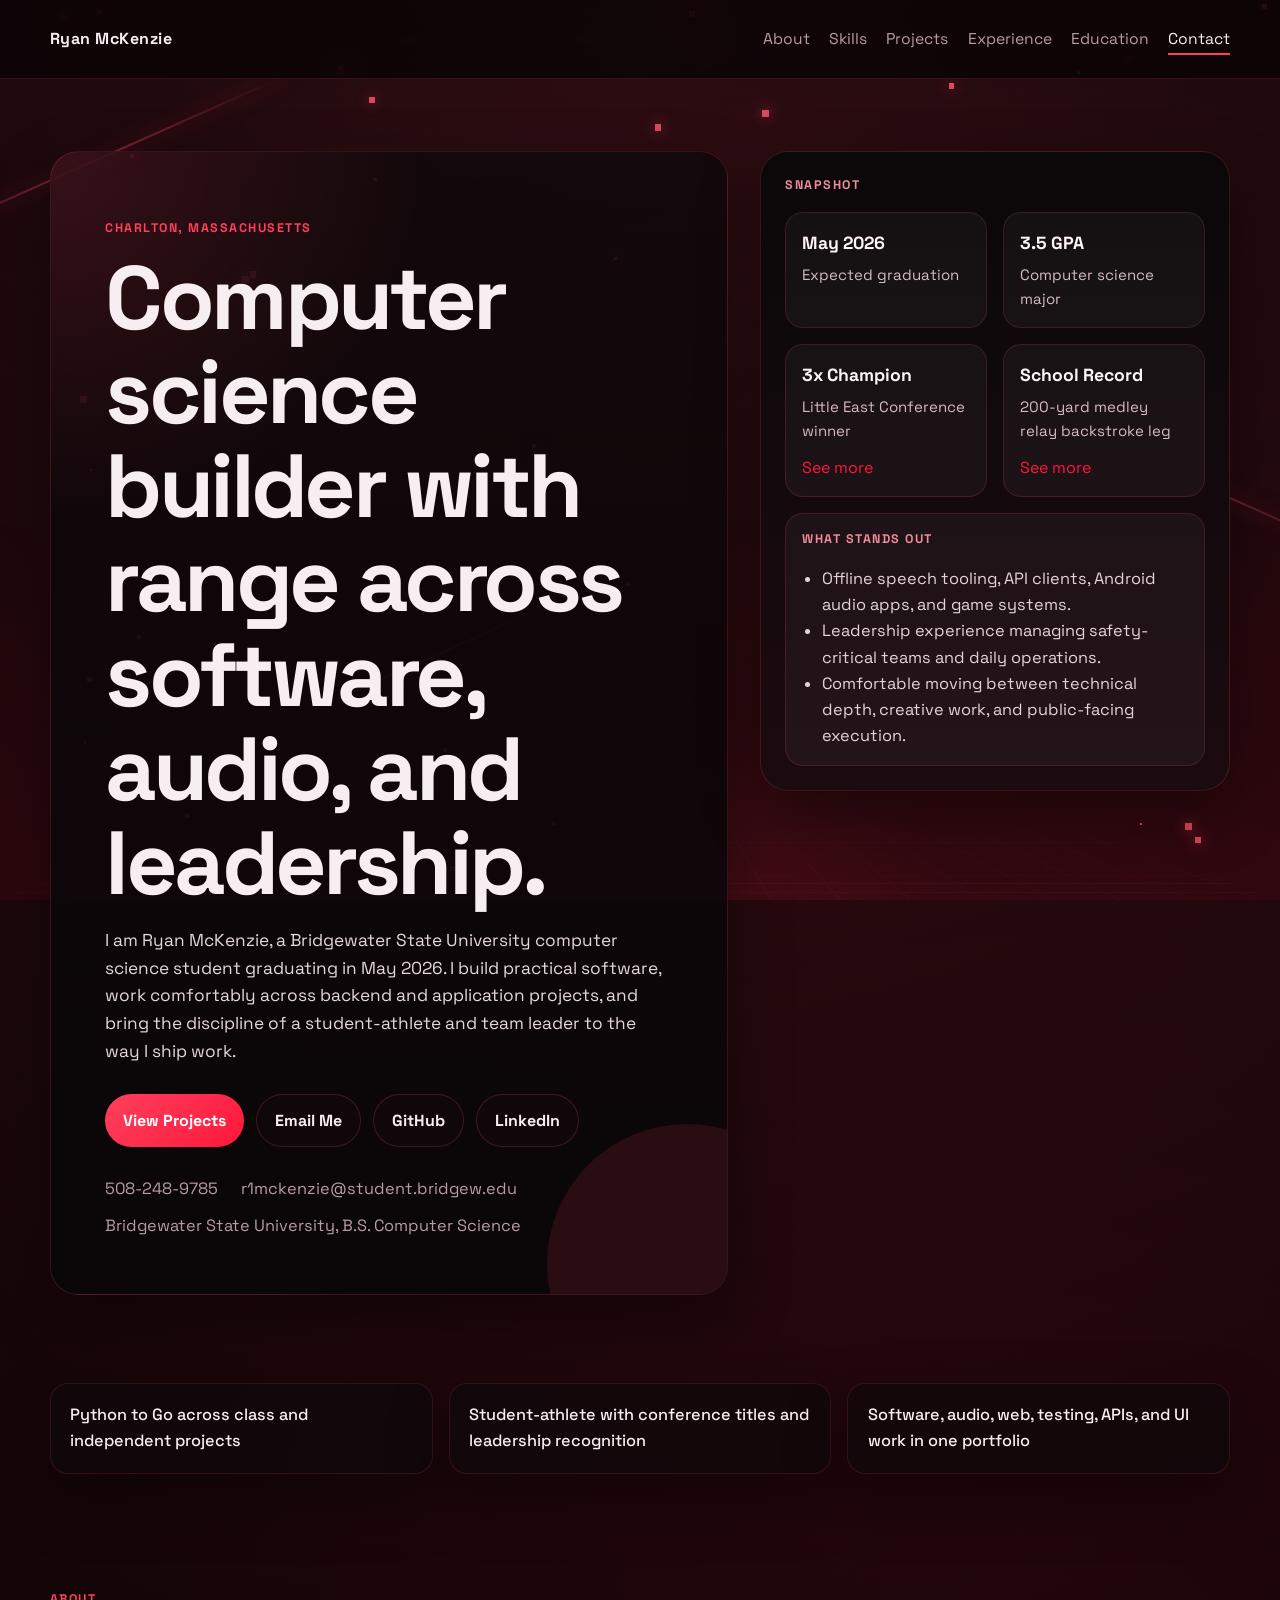
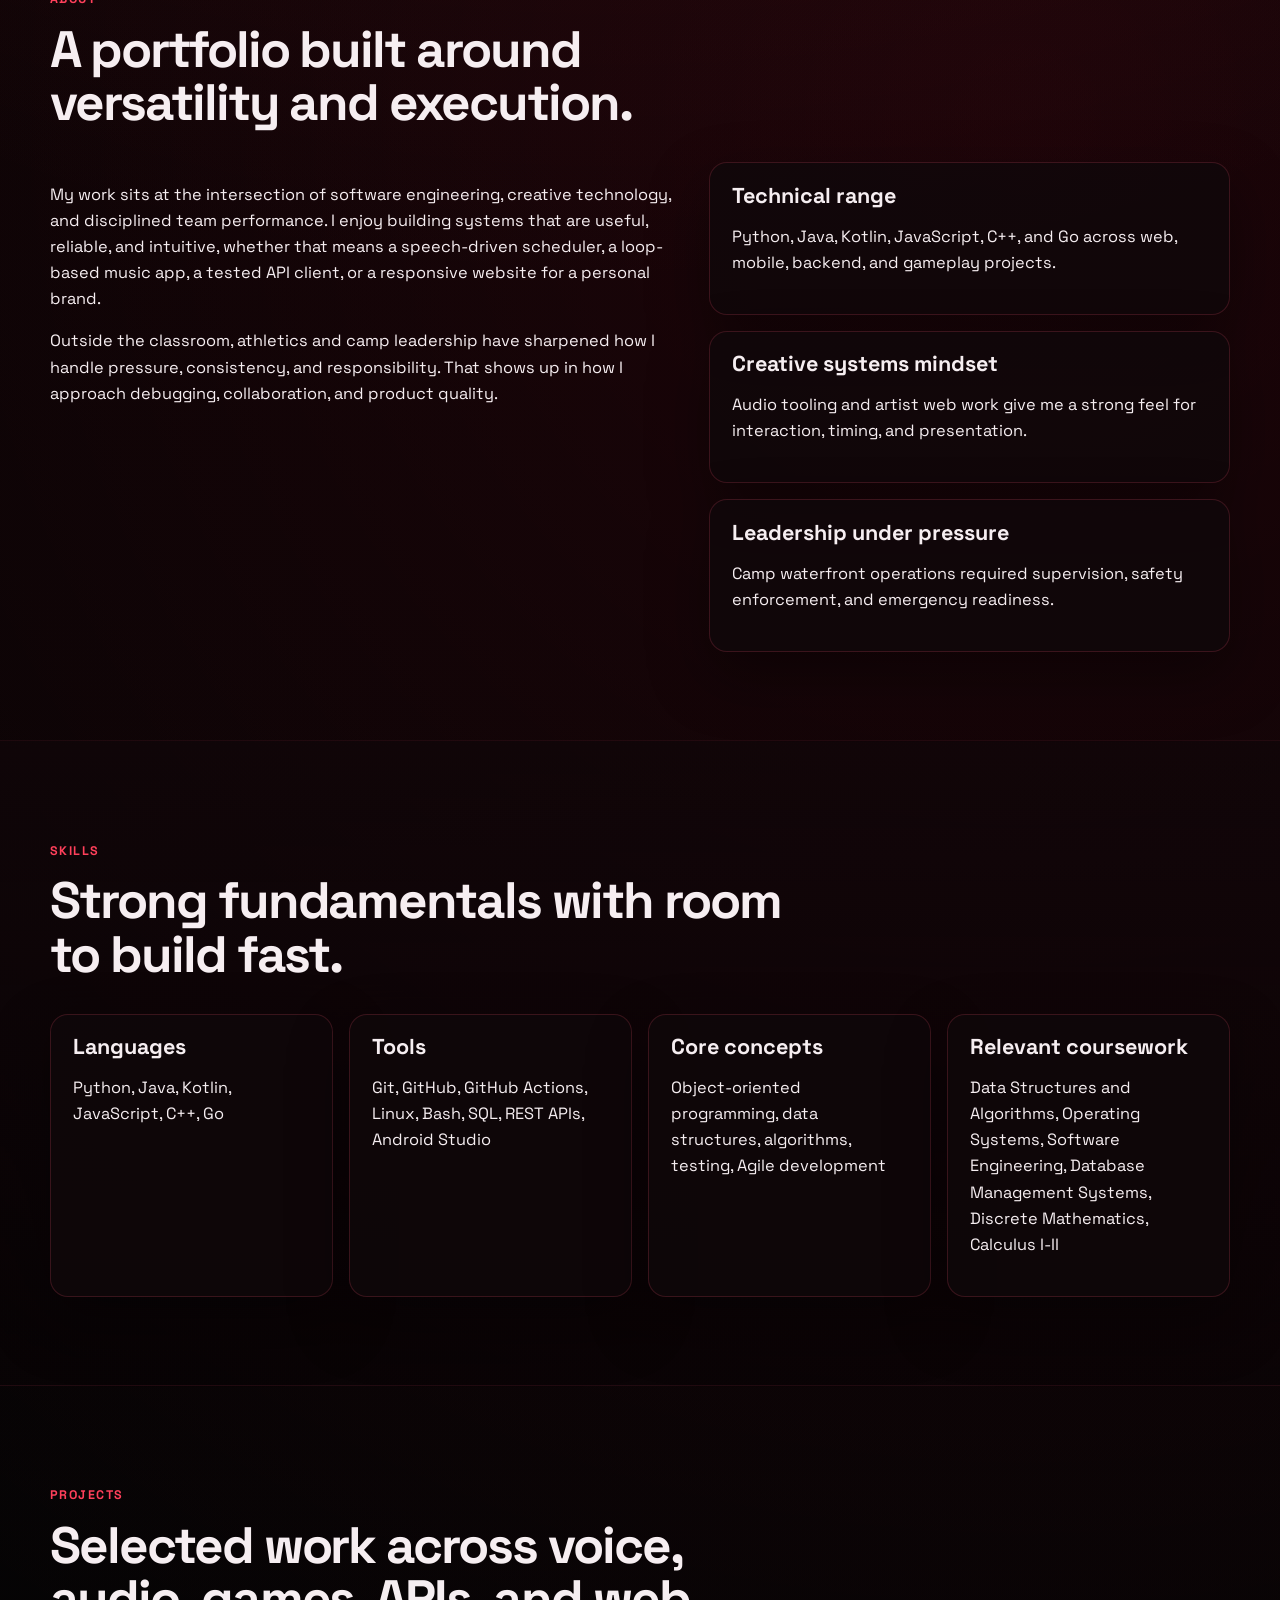
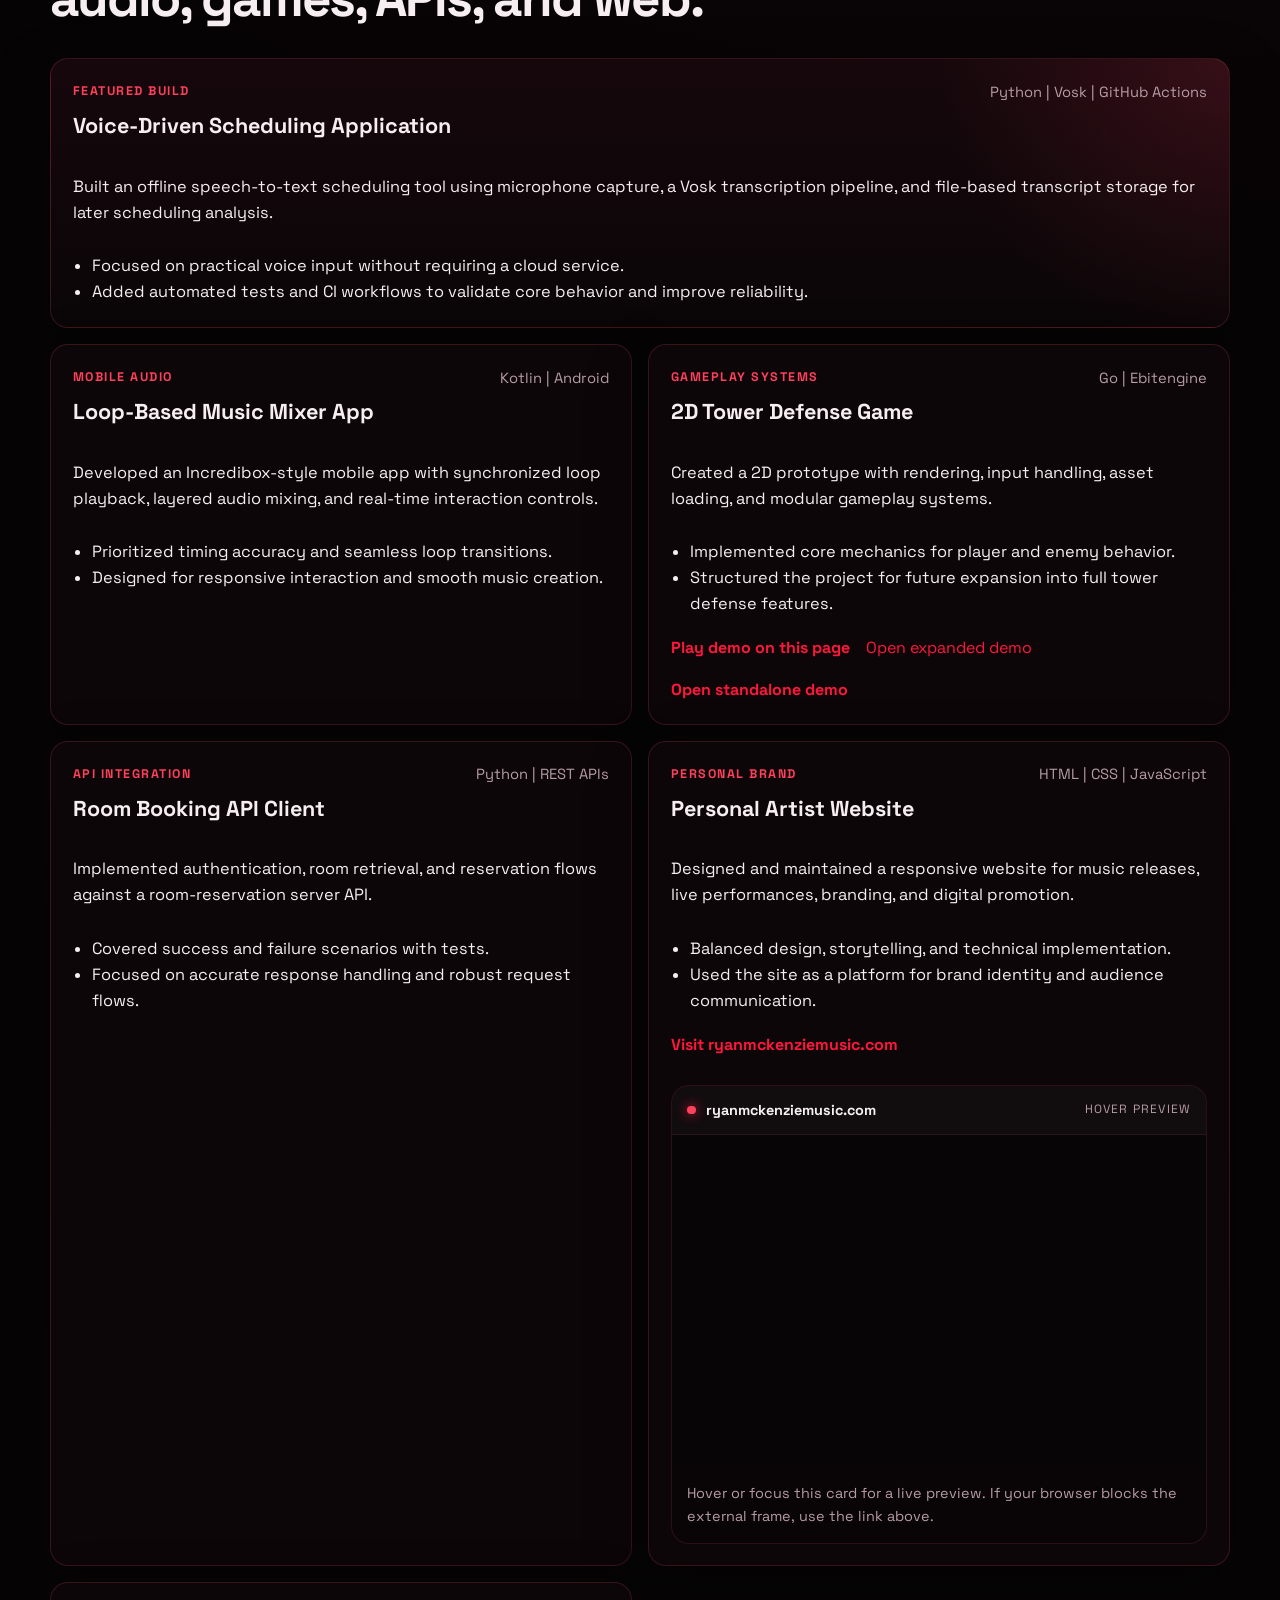
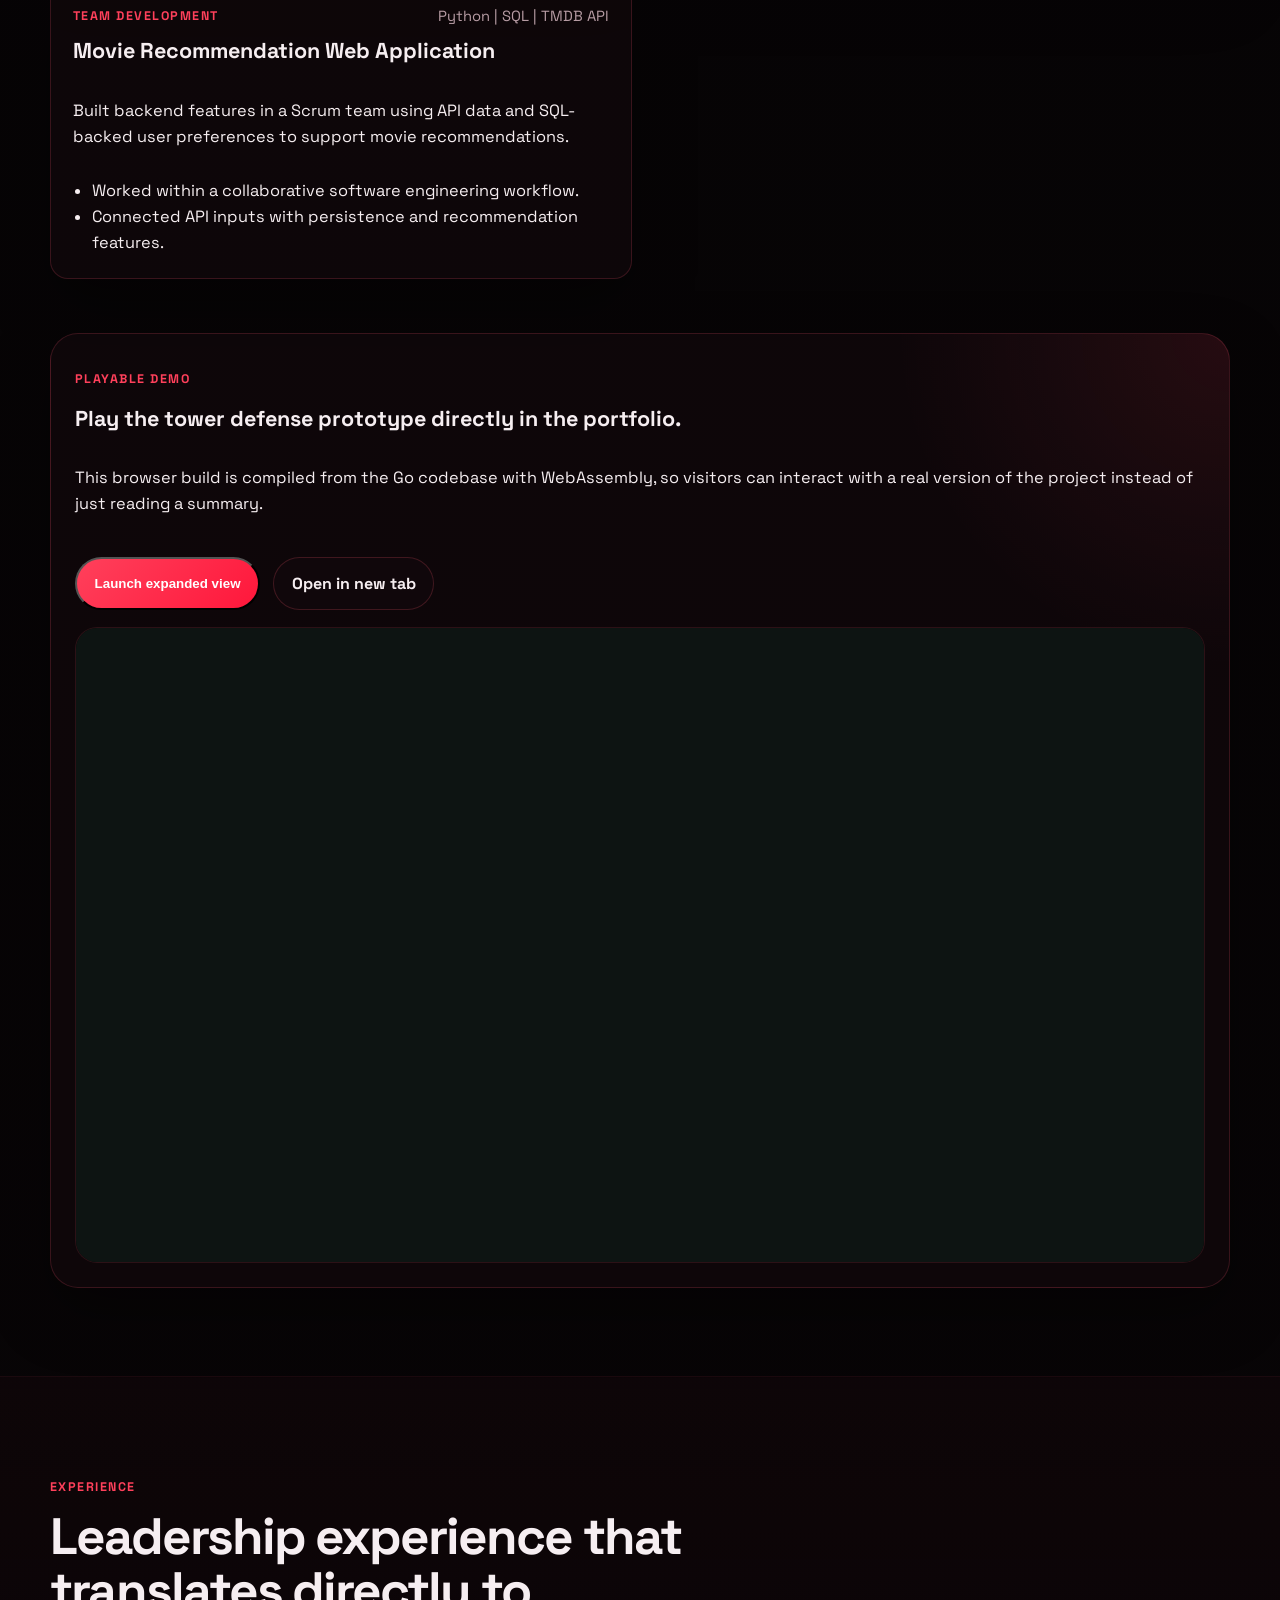
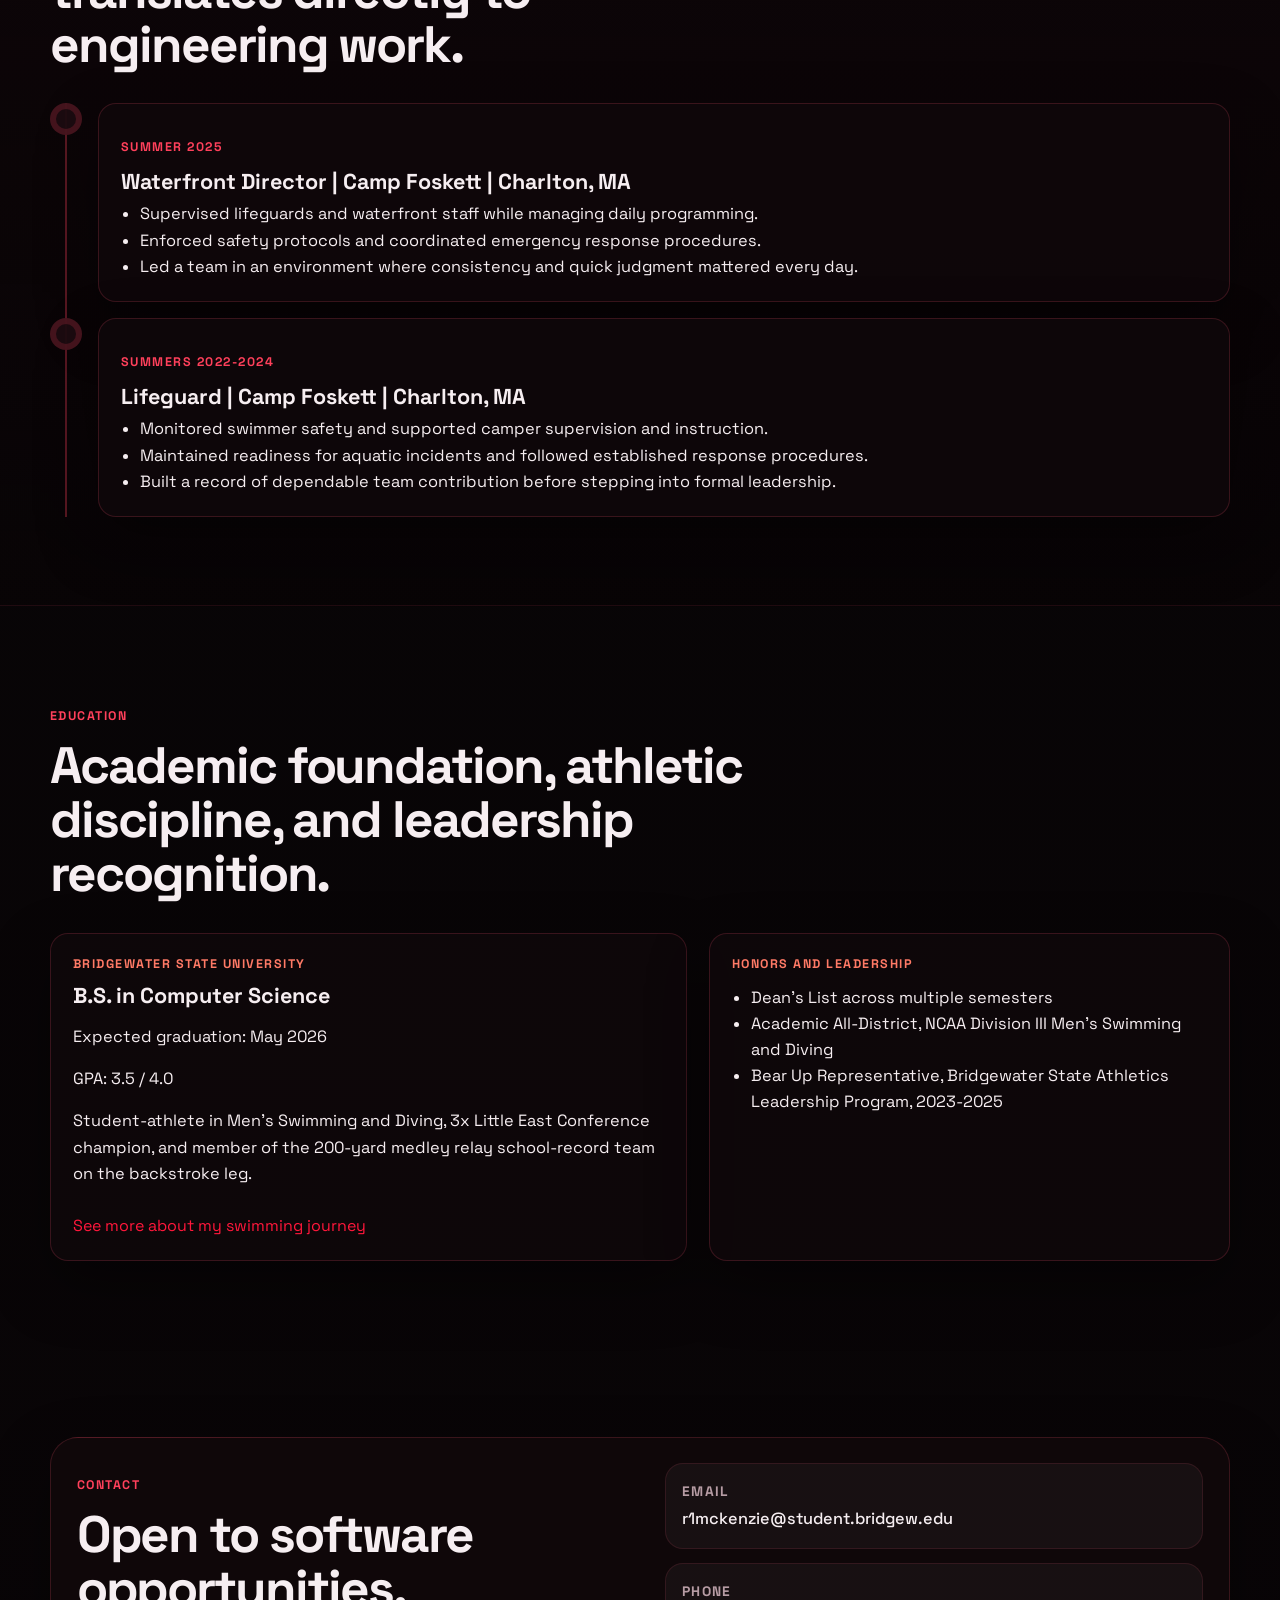
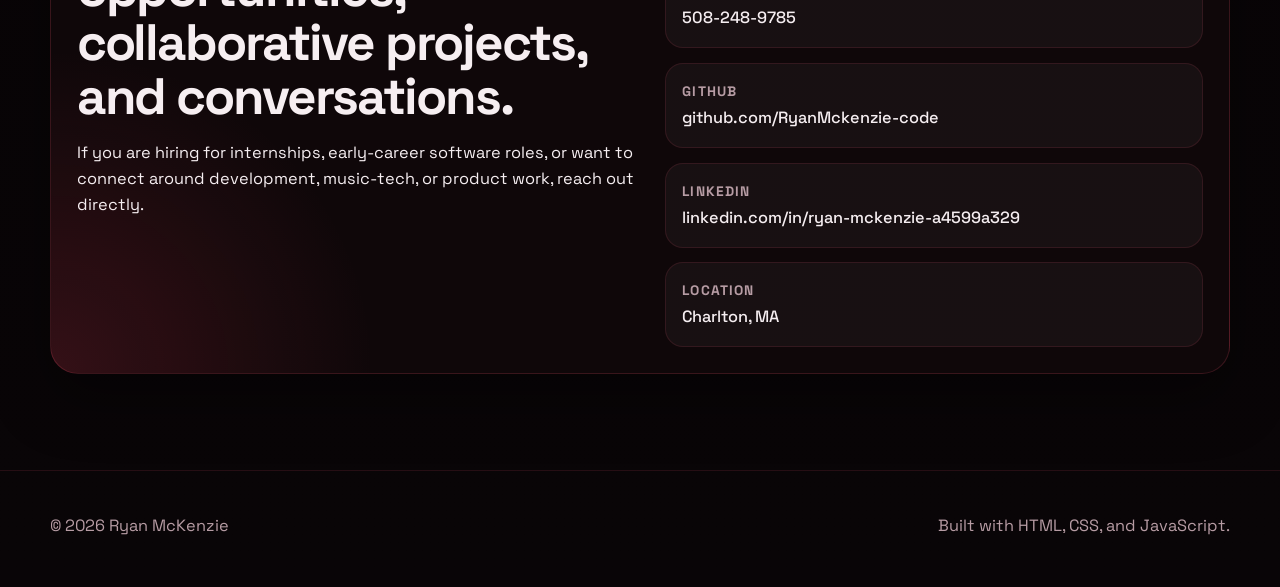
==== commit 1d774061: "changed theme, added swimming media, project visuals and about info" ====
--- a/index.html
+++ b/index.html
@@ -18,6 +18,14 @@
   </head>
   <body>
     <a class="skip-link" href="#main-content">Skip to main content</a>
+    <div class="background-scene" aria-hidden="true">
+      <div class="beam beam-one"></div>
+      <div class="beam beam-two"></div>
+      <div class="beam beam-three"></div>
+      <div class="grid-horizon"></div>
+      <div class="pixel-cloud"></div>
+      <div class="scanlines"></div>
+    </div>
 
     <header class="site-header" id="top">
       <div class="container nav-wrapper">
@@ -42,7 +50,7 @@
       <section class="hero section">
         <div class="container hero-layout">
           <div class="hero-copy" data-reveal>
-            <p class="eyebrow">Oxford, Massachusetts</p>
+            <p class="eyebrow">Charlton, Massachusetts</p>
             <h1>Computer science builder with range across software, audio, and leadership.</h1>
             <p class="hero-summary">
               I am Ryan McKenzie, a Bridgewater State University computer science student graduating in May 2026. I
@@ -90,10 +98,32 @@
               <article>
                 <span class="snapshot-value">3x Champion</span>
                 <span class="snapshot-label">Little East Conference winner</span>
+                <button
+                  class="inline-link inline-button snapshot-action"
+                  type="button"
+                  data-media-toggle
+                  data-label-open="See more"
+                  data-label-close="Hide details"
+                  aria-expanded="false"
+                  aria-controls="swim-media"
+                >
+                  See more
+                </button>
               </article>
               <article>
                 <span class="snapshot-value">School Record</span>
                 <span class="snapshot-label">200-yard medley relay backstroke leg</span>
+                <button
+                  class="inline-link inline-button snapshot-action"
+                  type="button"
+                  data-media-toggle
+                  data-label-open="See more"
+                  data-label-close="Hide details"
+                  aria-expanded="false"
+                  aria-controls="swim-media"
+                >
+                  See more
+                </button>
               </article>
             </div>
             <div class="hero-note">
@@ -235,6 +265,18 @@
                 <li>Implemented core mechanics for player and enemy behavior.</li>
                 <li>Structured the project for future expansion into full tower defense features.</li>
               </ul>
+                <div class="project-actions">
+                  <a class="inline-link" href="#tower-defense-demo">Play demo on this page</a>
+                  <button class="inline-link inline-button" type="button" data-demo-expand>Open expanded demo</button>
+                  <a
+                    class="inline-link"
+                    href="FinalGameDemo/index.html"
+                  target="_blank"
+                  rel="noopener noreferrer"
+                >
+                  Open standalone demo
+                </a>
+              </div>
             </article>
 
             <article class="project-card" data-reveal>
@@ -267,6 +309,35 @@
                 <li>Balanced design, storytelling, and technical implementation.</li>
                 <li>Used the site as a platform for brand identity and audience communication.</li>
               </ul>
+              <div class="project-actions">
+                <a
+                  class="inline-link"
+                  href="https://ryanmckenziemusic.com"
+                  target="_blank"
+                  rel="noopener noreferrer"
+                >
+                  Visit ryanmckenziemusic.com
+                </a>
+              </div>
+              <div class="site-preview-card">
+                <div class="site-preview-header">
+                  <span class="site-preview-dot"></span>
+                  <span class="site-preview-url">ryanmckenziemusic.com</span>
+                  <span class="site-preview-tag">Hover preview</span>
+                </div>
+                <div class="site-preview-shell">
+                  <iframe
+                    class="site-preview-frame"
+                    src="https://ryanmckenziemusic.com"
+                    title="Preview of Ryan McKenzie Music website"
+                    loading="lazy"
+                  ></iframe>
+                </div>
+                <p class="site-preview-note">
+                  Hover or focus this card for a live preview. If your browser blocks the external frame, use the link
+                  above.
+                </p>
+              </div>
             </article>
 
             <article class="project-card" data-reveal>
@@ -285,11 +356,59 @@
               </ul>
             </article>
           </div>
+
+            <section class="demo-section" id="tower-defense-demo" data-reveal>
+              <div class="demo-copy">
+                <p class="eyebrow">Playable Demo</p>
+                <h3>Play the tower defense prototype directly in the portfolio.</h3>
+                <p>
+                  This browser build is compiled from the Go codebase with WebAssembly, so visitors can interact with a
+                  real version of the project instead of just reading a summary.
+                </p>
+                <div class="demo-actions">
+                  <button class="btn btn-primary" type="button" data-demo-expand>Launch expanded view</button>
+                  <a class="btn btn-secondary" href="FinalGameDemo/index.html" target="_blank" rel="noopener noreferrer">
+                    Open in new tab
+                  </a>
+                </div>
+              </div>
+              <div class="demo-frame-shell">
+                <iframe
+                  class="demo-frame"
+                  src="FinalGameDemo/index.html?embed=1"
+                  title="Playable FinalGame tower defense demo"
+                  loading="lazy"
+                  allow="autoplay"
+                ></iframe>
+              </div>
+              </section>
+            </div>
+          </section>
+
+        <div class="demo-modal" id="demo-modal" aria-hidden="true">
+          <div class="demo-modal-backdrop" data-demo-close></div>
+          <div class="demo-modal-dialog" role="dialog" aria-modal="true" aria-labelledby="demo-modal-title">
+            <div class="demo-modal-topbar">
+              <div>
+                <p class="eyebrow">Expanded Demo</p>
+                <h3 id="demo-modal-title">FinalGame: Tower Defense</h3>
+              </div>
+              <button class="demo-modal-close" type="button" aria-label="Close expanded demo" data-demo-close>
+                Close
+              </button>
+            </div>
+            <iframe
+              class="demo-modal-frame"
+              src="FinalGameDemo/index.html?embed=1"
+              title="Expanded playable FinalGame tower defense demo"
+              loading="lazy"
+              allow="autoplay"
+            ></iframe>
+          </div>
         </div>
-      </section>
-
-      <section id="experience" class="section section-tinted">
-        <div class="container section-shell">
+
+        <section id="experience" class="section section-tinted">
+          <div class="container section-shell">
           <div class="section-heading" data-reveal>
             <p class="eyebrow">Experience</p>
             <h2>Leadership experience that translates directly to engineering work.</h2>
@@ -340,6 +459,17 @@
                 Student-athlete in Men's Swimming and Diving, 3x Little East Conference champion, and member of the
                 200-yard medley relay school-record team on the backstroke leg.
               </p>
+              <button
+                class="inline-link inline-button media-trigger"
+                type="button"
+                data-media-toggle
+                data-label-open="See more about my swimming journey"
+                data-label-close="Hide more about my swimming journey"
+                aria-expanded="false"
+                aria-controls="swim-media"
+              >
+                See more about my swimming journey
+              </button>
             </article>
 
             <article class="honors-card" data-reveal>
@@ -351,7 +481,107 @@
               </ul>
             </article>
           </div>
-        </div>
+
+          <section class="media-section" id="swim-media" data-reveal hidden>
+              <div class="media-section-header">
+                <div>
+                  <p class="eyebrow">Athletics Media</p>
+                  <h3>School-record relay and team achievement highlights.</h3>
+                </div>
+                <p class="media-section-note">
+                  This gallery is structured for future additions, so more race clips, team moments, and honors can
+                  slot in here without changing the layout.
+                </p>
+              </div>
+
+              <div class="media-grid" id="swim-media-grid">
+                <article class="media-story-strip">
+                  <p class="card-label">Championship arc</p>
+                  <p>
+                    2023 was the first conference title as a freshman entering a winning culture. 2024 proved the team
+                    could come back and do it again. 2025 was the year the group fell short, grew, and returned
+                    sharper. In 2026, the championship came back to Bridgewater, and the senior-year finish included a
+                    school record shared with close teammates.
+                  </p>
+                </article>
+
+                <article class="media-card">
+                  <div class="media-card-copy">
+                    <p class="card-label">Featured clip</p>
+                    <h4>200-yard medley relay school record</h4>
+                  <p>
+                    Bridgewater State relay performance with the record-setting team and your backstroke leg in the
+                    race.
+                  </p>
+                  <a
+                    class="inline-link"
+                    href="Media/200yrdMedleyRelayRecord.mov"
+                    target="_blank"
+                    rel="noopener noreferrer"
+                  >
+                    Open video in a new tab
+                  </a>
+                </div>
+                <div class="media-card-player">
+                  <video controls preload="metadata" playsinline>
+                    <source src="Media/200yrdMedleyRelayRecord.mov" type="video/quicktime" />
+                    Your browser could not play this video inline. Use the link above to open it directly.
+                  </video>
+                </div>
+              </article>
+
+                <div class="media-gallery-grid">
+                  <article class="media-gallery-card">
+                    <img
+                      src="Media/CHAMPS2026.jpg"
+                      alt="Bridgewater State team photo after the 2023 conference championship"
+                      loading="lazy"
+                    />
+                    <div class="media-gallery-copy">
+                      <p class="card-label">2023 | Freshman year</p>
+                      <h4>First championship</h4>
+                      <p>
+                        New to the team and excited to win that first conference championship as part of a strong
+                        Bridgewater group.
+                      </p>
+                    </div>
+                  </article>
+
+                  <article class="media-gallery-card">
+                    <img
+                      src="Media/CHAMPS2024.jpg"
+                      alt="Bridgewater State team photo after the 2024 conference championship"
+                      loading="lazy"
+                    />
+                    <div class="media-gallery-copy">
+                      <p class="card-label">2024 | Sophomore year</p>
+                      <h4>Back-to-back champions</h4>
+                      <p>
+                        The team returned the next year and won again, turning the first title into a repeat standard.
+                      </p>
+                    </div>
+                  </article>
+
+                  <article class="media-gallery-card">
+                    <img
+                      src="Media/CHAMPS2023.jpg"
+                      alt="Bridgewater State team photo after the 2026 conference championship with Ryan front and center holding the trophy"
+                      loading="lazy"
+                    />
+                    <div class="media-gallery-copy">
+                      <p class="card-label">2026 | Senior year</p>
+                      <h4>Bringing the title back</h4>
+                      <p>
+                        After the 2025 setback, the team came back hungry and brought the championship back to
+                        Bridgewater. Front and center with the trophy, this was the close of a swim career with a
+                        school record and college best friends.
+                      </p>
+                    </div>
+                  </article>
+                </div>
+              </div>
+            </section>
+          </div>
       </section>
 
       <section id="contact" class="section section-contact">
@@ -379,7 +609,7 @@
                 linkedin.com/in/ryan-mckenzie-a4599a329
               </a>
             </li>
-            <li><span>Location</span><p>Oxford, MA</p></li>
+            <li><span>Location</span><p>Charlton, MA</p></li>
           </ul>
         </div>
       </section>
--- a/style.css
+++ b/style.css
@@ -1,17 +1,17 @@
 :root {
-  --bg: #f6efe3;
-  --bg-strong: #efe3d2;
-  --surface: rgba(255, 251, 245, 0.82);
-  --surface-strong: #fffaf2;
-  --panel: #1f2320;
-  --panel-soft: #27302c;
-  --text: #1b1d1b;
-  --muted: #5e645f;
-  --accent: #0f766e;
-  --accent-strong: #0a5f58;
-  --accent-warm: #b65c32;
-  --border: rgba(27, 29, 27, 0.1);
-  --shadow: 0 22px 50px rgba(39, 33, 24, 0.12);
+  --bg: #050506;
+  --bg-strong: #0a0708;
+  --surface: rgba(16, 8, 11, 0.82);
+  --surface-strong: rgba(28, 11, 16, 0.94);
+  --panel: #0b090a;
+  --panel-soft: #190d11;
+  --text: #f6eef1;
+  --muted: #b79ca4;
+  --accent: #ff405b;
+  --accent-strong: #ff173b;
+  --accent-warm: #ff7a66;
+  --border: rgba(255, 84, 113, 0.18);
+  --shadow: 0 24px 60px rgba(0, 0, 0, 0.38);
   --radius-lg: 28px;
   --radius-md: 18px;
   --radius-sm: 12px;
@@ -31,9 +31,9 @@
   color: var(--text);
   line-height: 1.6;
   background:
-    radial-gradient(circle at top left, rgba(15, 118, 110, 0.12), transparent 32%),
-    radial-gradient(circle at 80% 10%, rgba(182, 92, 50, 0.14), transparent 22%),
-    linear-gradient(180deg, var(--bg) 0%, #f7f1e8 100%);
+    radial-gradient(circle at top, rgba(255, 64, 91, 0.16), transparent 22%),
+    radial-gradient(circle at 80% 20%, rgba(255, 17, 56, 0.1), transparent 26%),
+    linear-gradient(180deg, #030303 0%, #090507 100%);
 }
 
 body::before {
@@ -42,10 +42,22 @@
   inset: 0;
   pointer-events: none;
   background-image:
-    linear-gradient(rgba(27, 29, 27, 0.03) 1px, transparent 1px),
-    linear-gradient(90deg, rgba(27, 29, 27, 0.03) 1px, transparent 1px);
-  background-size: 32px 32px;
-  mask-image: linear-gradient(180deg, rgba(0, 0, 0, 0.34), transparent 85%);
+    linear-gradient(rgba(255, 65, 93, 0.08) 1px, transparent 1px),
+    linear-gradient(90deg, rgba(255, 65, 93, 0.08) 1px, transparent 1px);
+  background-size: 48px 48px;
+  opacity: 0.24;
+  mask-image: linear-gradient(180deg, rgba(0, 0, 0, 0.46), transparent 90%);
+}
+
+body::after {
+  content: "";
+  position: fixed;
+  inset: 0;
+  pointer-events: none;
+  background:
+    radial-gradient(circle at 50% 120%, rgba(255, 44, 78, 0.18), transparent 30%),
+    linear-gradient(180deg, transparent 55%, rgba(255, 22, 55, 0.08) 100%);
+  opacity: 0.9;
 }
 
 a {
@@ -59,6 +71,100 @@
 .container {
   width: min(1180px, calc(100% - 2.2rem));
   margin: 0 auto;
+}
+
+.background-scene {
+  position: fixed;
+  inset: 0;
+  overflow: hidden;
+  pointer-events: none;
+  z-index: 0;
+}
+
+.beam {
+  position: absolute;
+  width: 34vw;
+  height: 2px;
+  background: linear-gradient(90deg, transparent, rgba(255, 72, 101, 0.85), transparent);
+  box-shadow: 0 0 22px rgba(255, 54, 88, 0.8);
+  opacity: 0.55;
+  transform: rotate(-24deg);
+  animation: beamDrift 14s linear infinite;
+}
+
+.beam-one {
+  top: 18%;
+  left: -10%;
+  animation-duration: 16s;
+}
+
+.beam-two {
+  top: 52%;
+  right: -12%;
+  width: 42vw;
+  transform: rotate(24deg);
+  animation-duration: 19s;
+  animation-delay: -6s;
+}
+
+.beam-three {
+  top: 74%;
+  left: 18%;
+  width: 28vw;
+  animation-duration: 12s;
+  animation-delay: -2s;
+}
+
+.grid-horizon {
+  position: absolute;
+  inset: auto 0 0;
+  height: 42vh;
+  background:
+    linear-gradient(rgba(255, 58, 88, 0.18) 1px, transparent 1px),
+    linear-gradient(90deg, rgba(255, 58, 88, 0.18) 1px, transparent 1px);
+  background-size: 70px 32px;
+  transform-origin: bottom;
+  transform: perspective(700px) rotateX(72deg);
+  opacity: 0.36;
+  mask-image: linear-gradient(180deg, transparent, rgba(0, 0, 0, 0.9) 28%, rgba(0, 0, 0, 0.98));
+}
+
+.pixel-cloud {
+  position: absolute;
+  inset: 0;
+}
+
+.pixel-cloud span {
+  position: absolute;
+  width: var(--size);
+  height: var(--size);
+  left: var(--left);
+  top: var(--top);
+  background: rgba(255, 87, 114, 0.82);
+  box-shadow: 0 0 14px rgba(255, 54, 88, 0.7);
+  animation: pixelPulse var(--duration) ease-in-out infinite;
+  animation-delay: var(--delay);
+}
+
+.scanlines {
+  position: absolute;
+  inset: 0;
+  background: repeating-linear-gradient(
+    180deg,
+    rgba(255, 255, 255, 0.015) 0,
+    rgba(255, 255, 255, 0.015) 1px,
+    transparent 1px,
+    transparent 4px
+  );
+  opacity: 0.25;
+}
+
+.site-header,
+main,
+.site-footer,
+.skip-link {
+  position: relative;
+  z-index: 1;
 }
 
 .skip-link {
@@ -72,8 +178,8 @@
   top: 1rem;
   padding: 0.7rem 1rem;
   border-radius: var(--radius-sm);
-  background: var(--panel);
-  color: #fff;
+  background: var(--accent-strong);
+  color: #fff6f8;
   z-index: 1000;
 }
 
@@ -82,8 +188,8 @@
   top: 0;
   z-index: 999;
   backdrop-filter: blur(16px);
-  background: rgba(246, 239, 227, 0.78);
-  border-bottom: 1px solid rgba(27, 29, 27, 0.08);
+  background: rgba(7, 4, 5, 0.74);
+  border-bottom: 1px solid rgba(255, 84, 113, 0.16);
 }
 
 .nav-wrapper {
@@ -145,7 +251,7 @@
   border: 1px solid var(--border);
   border-radius: 999px;
   padding: 0.65rem 1rem;
-  background: rgba(255, 250, 242, 0.84);
+  background: rgba(20, 10, 14, 0.9);
   color: var(--text);
   font: inherit;
 }
@@ -189,8 +295,9 @@
 
 h1,
 h2 {
-  font-family: "Fraunces", Georgia, serif;
+  font-family: "Space Grotesk", "Segoe UI", sans-serif;
   font-weight: 700;
+  letter-spacing: -0.04em;
 }
 
 h1 {
@@ -243,8 +350,8 @@
   border-radius: var(--radius-lg);
   overflow: hidden;
   background:
-    radial-gradient(circle at top left, rgba(15, 118, 110, 0.14), transparent 28%),
-    linear-gradient(180deg, rgba(255, 251, 245, 0.82), rgba(255, 248, 240, 0.95));
+    radial-gradient(circle at top left, rgba(255, 64, 91, 0.16), transparent 28%),
+    linear-gradient(180deg, rgba(16, 8, 11, 0.88), rgba(10, 6, 8, 0.96));
 }
 
 .hero-copy::after {
@@ -255,13 +362,13 @@
   width: 280px;
   height: 280px;
   border-radius: 50%;
-  background: rgba(182, 92, 50, 0.11);
+  background: rgba(255, 64, 91, 0.12);
 }
 
 .hero-summary {
   max-width: 62ch;
   font-size: 1.08rem;
-  color: #323631;
+  color: #e6d7dc;
 }
 
 .hero-actions {
@@ -286,7 +393,7 @@
 .btn:hover,
 .btn:focus-visible {
   transform: translateY(-2px);
-  box-shadow: 0 12px 24px rgba(27, 29, 27, 0.14);
+  box-shadow: 0 12px 24px rgba(255, 31, 67, 0.16);
 }
 
 .btn-primary {
@@ -296,8 +403,8 @@
 
 .btn-secondary {
   color: var(--text);
-  background: rgba(255, 250, 242, 0.85);
-  border: 1px solid rgba(27, 29, 27, 0.12);
+  background: rgba(18, 9, 12, 0.88);
+  border: 1px solid rgba(255, 84, 113, 0.2);
 }
 
 .hero-contact {
@@ -315,16 +422,16 @@
 }
 
 .hero-panel {
-  color: #f7f1e8;
+  color: #f7eef1;
   background:
-    linear-gradient(180deg, rgba(31, 35, 32, 0.98), rgba(39, 48, 44, 0.98)),
+    linear-gradient(180deg, rgba(10, 8, 9, 0.98), rgba(28, 11, 16, 0.98)),
     var(--panel);
   border-radius: var(--radius-lg);
   padding: 1.5rem;
 }
 
 .panel-label {
-  color: #b7c7c1;
+  color: #f18b9b;
   margin: 0 0 1rem;
 }
 
@@ -336,8 +443,8 @@
 
 .snapshot-grid article,
 .hero-note {
-  background: rgba(255, 255, 255, 0.05);
-  border: 1px solid rgba(255, 255, 255, 0.08);
+  background: rgba(255, 255, 255, 0.04);
+  border: 1px solid rgba(255, 84, 113, 0.16);
   border-radius: var(--radius-md);
   padding: 1rem;
 }
@@ -346,14 +453,18 @@
   display: block;
   font-size: 1.1rem;
   font-weight: 700;
-  color: #fffaf2;
+  color: #fff5f7;
 }
 
 .snapshot-label {
   display: block;
   margin-top: 0.35rem;
-  color: #c9d3ce;
+  color: #d6bbc3;
   font-size: 0.94rem;
+}
+
+.snapshot-action {
+  margin-top: 0.75rem;
 }
 
 .hero-note {
@@ -363,7 +474,7 @@
 .hero-note ul {
   margin: 0;
   padding-left: 1.2rem;
-  color: #d9e1dd;
+  color: #e4d4d9;
 }
 
 .signal-bar {
@@ -380,8 +491,8 @@
   margin: 0;
   padding: 1.15rem 1.2rem;
   border-radius: var(--radius-md);
-  background: rgba(255, 250, 242, 0.72);
-  border: 1px solid rgba(27, 29, 27, 0.08);
+  background: rgba(16, 8, 11, 0.78);
+  border: 1px solid rgba(255, 84, 113, 0.14);
   box-shadow: var(--shadow);
   font-weight: 500;
 }
@@ -413,14 +524,14 @@
 .education-card,
 .honors-card {
   border-radius: var(--radius-md);
-  background: rgba(255, 251, 245, 0.8);
+  background: rgba(16, 8, 11, 0.8);
   padding: 1.35rem;
 }
 
 .section-tinted {
-  background: linear-gradient(180deg, rgba(239, 227, 210, 0.65), rgba(247, 241, 232, 0.25));
-  border-top: 1px solid rgba(27, 29, 27, 0.06);
-  border-bottom: 1px solid rgba(27, 29, 27, 0.06);
+  background: linear-gradient(180deg, rgba(16, 6, 9, 0.76), rgba(9, 4, 6, 0.34));
+  border-top: 1px solid rgba(255, 84, 113, 0.08);
+  border-bottom: 1px solid rgba(255, 84, 113, 0.08);
 }
 
 .skills-grid {
@@ -448,8 +559,8 @@
 .project-card-featured {
   grid-column: span 2;
   background:
-    radial-gradient(circle at top right, rgba(15, 118, 110, 0.12), transparent 24%),
-    linear-gradient(180deg, rgba(255, 251, 245, 0.9), rgba(255, 246, 237, 0.92));
+    radial-gradient(circle at top right, rgba(255, 64, 91, 0.14), transparent 24%),
+    linear-gradient(180deg, rgba(24, 8, 13, 0.9), rgba(11, 6, 8, 0.92));
 }
 
 .project-topline {
@@ -471,6 +582,228 @@
 .project-points {
   margin: 0;
   padding-left: 1.2rem;
+}
+
+.project-actions {
+  display: flex;
+  flex-wrap: wrap;
+  gap: 1rem;
+  margin-top: auto;
+  padding-top: 0.4rem;
+}
+
+.site-preview-card {
+  margin-top: 1rem;
+  border-radius: var(--radius-md);
+  border: 1px solid rgba(255, 84, 113, 0.14);
+  background: rgba(10, 6, 8, 0.84);
+  overflow: hidden;
+  transition: transform 0.24s ease, box-shadow 0.24s ease, border-color 0.24s ease;
+}
+
+.site-preview-card:hover,
+.site-preview-card:focus-within {
+  transform: translateY(-3px);
+  box-shadow: 0 18px 36px rgba(255, 28, 66, 0.16);
+  border-color: rgba(255, 84, 113, 0.28);
+}
+
+.site-preview-header {
+  display: flex;
+  align-items: center;
+  gap: 0.65rem;
+  padding: 0.8rem 0.95rem;
+  background: rgba(255, 255, 255, 0.03);
+  border-bottom: 1px solid rgba(255, 84, 113, 0.12);
+}
+
+.site-preview-dot {
+  width: 0.55rem;
+  height: 0.55rem;
+  border-radius: 50%;
+  background: var(--accent);
+  box-shadow: 0 0 12px rgba(255, 28, 66, 0.9);
+  flex: 0 0 auto;
+}
+
+.site-preview-url {
+  font-size: 0.9rem;
+  font-weight: 700;
+  color: var(--text);
+}
+
+.site-preview-tag {
+  margin-left: auto;
+  font-size: 0.75rem;
+  letter-spacing: 0.1em;
+  text-transform: uppercase;
+  color: var(--muted);
+}
+
+.site-preview-shell {
+  aspect-ratio: 16 / 10;
+  background: #080506;
+  overflow: hidden;
+}
+
+.site-preview-frame {
+  display: block;
+  width: 125%;
+  height: 125%;
+  border: 0;
+  transform: scale(0.8);
+  transform-origin: top left;
+  filter: saturate(0.96) contrast(1.02);
+  transition: transform 0.26s ease;
+}
+
+.site-preview-card:hover .site-preview-frame,
+.site-preview-card:focus-within .site-preview-frame {
+  transform: scale(0.83);
+}
+
+.site-preview-note {
+  margin: 0;
+  padding: 0.8rem 0.95rem 0.9rem;
+  color: var(--muted);
+  font-size: 0.9rem;
+}
+
+.inline-link {
+  color: var(--accent-strong);
+  font-weight: 700;
+  text-decoration: none;
+}
+
+.inline-button {
+  padding: 0;
+  border: 0;
+  background: transparent;
+  font: inherit;
+  cursor: pointer;
+}
+
+.inline-link:hover,
+.inline-link:focus-visible {
+  text-decoration: underline;
+}
+
+.demo-section {
+  display: grid;
+  grid-template-columns: 1fr;
+  gap: 1.1rem;
+  margin-top: 1.4rem;
+  padding: 1.5rem;
+  border-radius: var(--radius-lg);
+  border: 1px solid var(--border);
+  background:
+    radial-gradient(circle at top right, rgba(255, 64, 91, 0.1), transparent 22%),
+    rgba(16, 8, 11, 0.86);
+  box-shadow: var(--shadow);
+}
+
+.demo-copy {
+  display: grid;
+  gap: 0.35rem;
+}
+
+.demo-copy h3 {
+  margin-bottom: 0.75rem;
+}
+
+.demo-actions {
+  display: flex;
+  flex-wrap: wrap;
+  gap: 0.8rem;
+  margin-top: 1.1rem;
+}
+
+.demo-frame-shell {
+  border-radius: calc(var(--radius-lg) - 6px);
+  overflow: hidden;
+  border: 1px solid rgba(255, 84, 113, 0.14);
+  background: #090607;
+  aspect-ratio: 16 / 9;
+}
+
+.demo-frame {
+  display: block;
+  width: 100%;
+  height: 100%;
+  border: 0;
+}
+
+.demo-modal {
+  position: fixed;
+  inset: 0;
+  z-index: 1200;
+  display: none;
+}
+
+.demo-modal.is-open {
+  display: block;
+}
+
+.demo-modal-backdrop {
+  position: absolute;
+  inset: 0;
+  background: rgba(10, 15, 18, 0.72);
+  backdrop-filter: blur(8px);
+}
+
+.demo-modal-dialog {
+  position: relative;
+  z-index: 1;
+  width: min(96vw, 1520px);
+  margin: 2vh auto;
+  padding: 1rem;
+  border-radius: var(--radius-lg);
+  border: 1px solid rgba(255, 84, 113, 0.16);
+  background:
+    radial-gradient(circle at top right, rgba(255, 64, 91, 0.14), transparent 22%),
+    rgba(11, 6, 8, 0.96);
+  color: #f7eef1;
+  box-shadow: 0 30px 60px rgba(0, 0, 0, 0.32);
+}
+
+.demo-modal-topbar {
+  display: flex;
+  justify-content: space-between;
+  gap: 1rem;
+  align-items: center;
+  margin-bottom: 1rem;
+}
+
+.demo-modal-topbar .eyebrow {
+  margin-bottom: 0.35rem;
+}
+
+.demo-modal-topbar h3 {
+  margin-bottom: 0;
+}
+
+.demo-modal-close {
+  border: 1px solid rgba(255, 84, 113, 0.18);
+  border-radius: 999px;
+  padding: 0.7rem 1rem;
+  background: rgba(255, 84, 113, 0.08);
+  color: #fffaf2;
+  font: inherit;
+  cursor: pointer;
+}
+
+.demo-modal-frame {
+  display: block;
+  width: 100%;
+  height: 86vh;
+  min-height: 760px;
+  border: 0;
+  border-radius: calc(var(--radius-lg) - 8px);
+  background: #090607;
+}
+
+body.modal-open {
+  overflow: hidden;
 }
 
 .timeline {
@@ -486,7 +819,7 @@
   top: 0;
   bottom: 0;
   width: 2px;
-  background: rgba(15, 118, 110, 0.25);
+  background: rgba(255, 64, 91, 0.32);
 }
 
 .timeline-item {
@@ -503,13 +836,13 @@
   width: 32px;
   height: 32px;
   border-radius: 50%;
-  border: 6px solid rgba(15, 118, 110, 0.14);
+  border: 6px solid rgba(255, 64, 91, 0.18);
   background: var(--surface-strong);
 }
 
 .timeline-content {
   border-radius: var(--radius-md);
-  background: rgba(255, 251, 245, 0.84);
+  background: rgba(16, 8, 11, 0.84);
   padding: 1.35rem;
 }
 
@@ -521,6 +854,117 @@
 
 .education-layout {
   grid-template-columns: minmax(0, 1.1fr) minmax(280px, 0.9fr);
+}
+
+.media-trigger {
+  margin-top: 0.6rem;
+}
+
+.media-section {
+  margin-top: 1.25rem;
+  padding: 1.35rem;
+  border-radius: var(--radius-lg);
+  border: 1px solid var(--border);
+  background:
+    radial-gradient(circle at top right, rgba(255, 64, 91, 0.1), transparent 24%),
+    rgba(16, 8, 11, 0.88);
+  box-shadow: var(--shadow);
+}
+
+.media-section-header {
+  display: grid;
+  grid-template-columns: minmax(0, 1fr) minmax(260px, 0.8fr);
+  gap: 1rem;
+  align-items: end;
+  margin-bottom: 1rem;
+}
+
+.media-section-note {
+  margin: 0;
+  color: var(--muted);
+}
+
+.media-grid {
+  display: grid;
+  gap: 1rem;
+}
+
+.media-story-strip {
+  padding: 1rem 1.1rem;
+  border-radius: var(--radius-md);
+  background: rgba(255, 64, 91, 0.08);
+  border: 1px solid rgba(255, 64, 91, 0.16);
+}
+
+.media-story-strip p:last-child {
+  margin-bottom: 0;
+}
+
+.media-card {
+  display: grid;
+  grid-template-columns: minmax(240px, 0.78fr) minmax(0, 1.22fr);
+  gap: 1rem;
+  padding: 1rem;
+  border-radius: var(--radius-md);
+  background: rgba(25, 10, 14, 0.78);
+  border: 1px solid rgba(255, 84, 113, 0.12);
+}
+
+.media-card-copy h4 {
+  margin: 0 0 0.55rem;
+  font-size: 1.2rem;
+}
+
+.media-card-copy p:last-of-type {
+  margin-bottom: 1rem;
+}
+
+.media-card-player {
+  overflow: hidden;
+  border-radius: calc(var(--radius-md) - 4px);
+  background: #090607;
+  min-height: 320px;
+}
+
+.media-card-player video {
+  display: block;
+  width: 100%;
+  height: 100%;
+  max-height: 520px;
+  background: #090607;
+}
+
+.media-gallery-grid {
+  display: grid;
+  grid-template-columns: repeat(3, minmax(0, 1fr));
+  gap: 1rem;
+}
+
+.media-gallery-card {
+  overflow: hidden;
+  border-radius: var(--radius-md);
+  background: rgba(25, 10, 14, 0.78);
+  border: 1px solid rgba(255, 84, 113, 0.12);
+}
+
+.media-gallery-card img {
+  display: block;
+  width: 100%;
+  aspect-ratio: 4 / 3;
+  object-fit: cover;
+}
+
+.media-gallery-copy {
+  padding: 1rem;
+}
+
+.media-gallery-copy h4 {
+  margin: 0 0 0.55rem;
+  font-size: 1.1rem;
+}
+
+.media-gallery-copy p:last-child {
+  margin-bottom: 0;
 }
 
 .card-label {
@@ -538,8 +982,8 @@
   padding: 1.6rem;
   border-radius: var(--radius-lg);
   background:
-    radial-gradient(circle at bottom left, rgba(182, 92, 50, 0.12), transparent 25%),
-    rgba(255, 251, 245, 0.88);
+    radial-gradient(circle at bottom left, rgba(255, 64, 91, 0.16), transparent 25%),
+    rgba(16, 8, 11, 0.88);
 }
 
 .contact-list {
@@ -555,8 +999,8 @@
   gap: 0.2rem;
   padding: 1rem;
   border-radius: var(--radius-md);
-  background: rgba(255, 255, 255, 0.52);
-  border: 1px solid rgba(27, 29, 27, 0.08);
+  background: rgba(255, 255, 255, 0.04);
+  border: 1px solid rgba(255, 84, 113, 0.12);
 }
 
 .contact-list span {
@@ -576,7 +1020,7 @@
 
 .site-footer {
   padding: 1.6rem 0 2rem;
-  border-top: 1px solid rgba(27, 29, 27, 0.08);
+  border-top: 1px solid rgba(255, 84, 113, 0.12);
 }
 
 .footer-shell {
@@ -595,6 +1039,42 @@
 [data-reveal].is-visible {
   opacity: 1;
   transform: translateY(0);
+}
+
+@keyframes beamDrift {
+  0% {
+    transform: translate3d(-12vw, 0, 0) rotate(-24deg);
+    opacity: 0.18;
+  }
+
+  50% {
+    opacity: 0.8;
+  }
+
+  100% {
+    transform: translate3d(120vw, -10vh, 0) rotate(-24deg);
+    opacity: 0.12;
+  }
+}
+
+@keyframes pixelPulse {
+  0%,
+  100% {
+    opacity: 0.12;
+    transform: scale(0.7);
+  }
+
+  50% {
+    opacity: 0.95;
+    transform: scale(1.1);
+  }
+}
+
+@media (prefers-reduced-motion: reduce) {
+  .beam,
+  .pixel-cloud span {
+    animation: none;
+  }
 }
 
 @media (max-width: 980px) {
@@ -604,7 +1084,10 @@
   .contact-shell,
   .skills-grid,
   .projects-grid,
-  .signal-grid {
+  .signal-grid,
+  .media-section-header,
+  .media-card,
+  .media-gallery-grid {
     grid-template-columns: 1fr;
   }
 
@@ -642,8 +1125,8 @@
     display: none;
     padding: 1rem;
     border-radius: var(--radius-md);
-    background: rgba(255, 250, 242, 0.96);
-    border: 1px solid rgba(27, 29, 27, 0.08);
+    background: rgba(11, 6, 8, 0.96);
+    border: 1px solid rgba(255, 84, 113, 0.16);
     box-shadow: var(--shadow);
   }
 
@@ -662,6 +1145,53 @@
     padding: 1.25rem;
   }
 
+  .demo-section {
+    padding: 1rem;
+  }
+
+  .demo-actions {
+    flex-direction: column;
+    align-items: stretch;
+  }
+
+  .demo-frame-shell {
+    aspect-ratio: 16 / 9;
+  }
+
+  .demo-frame {
+    height: 100%;
+  }
+
+  .demo-modal-dialog {
+    width: calc(100vw - 1rem);
+    margin: 0.5rem auto;
+    padding: 0.75rem;
+  }
+
+  .demo-modal-topbar {
+    flex-direction: column;
+    align-items: flex-start;
+  }
+
+  .demo-modal-frame {
+    height: 78vh;
+    min-height: 560px;
+  }
+
+  .site-preview-frame {
+    width: 100%;
+    height: 100%;
+    transform: none;
+  }
+
+  .media-section {
+    padding: 1rem;
+  }
+
+  .media-card-player {
+    min-height: 240px;
+  }
+
   .snapshot-grid {
     grid-template-columns: 1fr;
   }
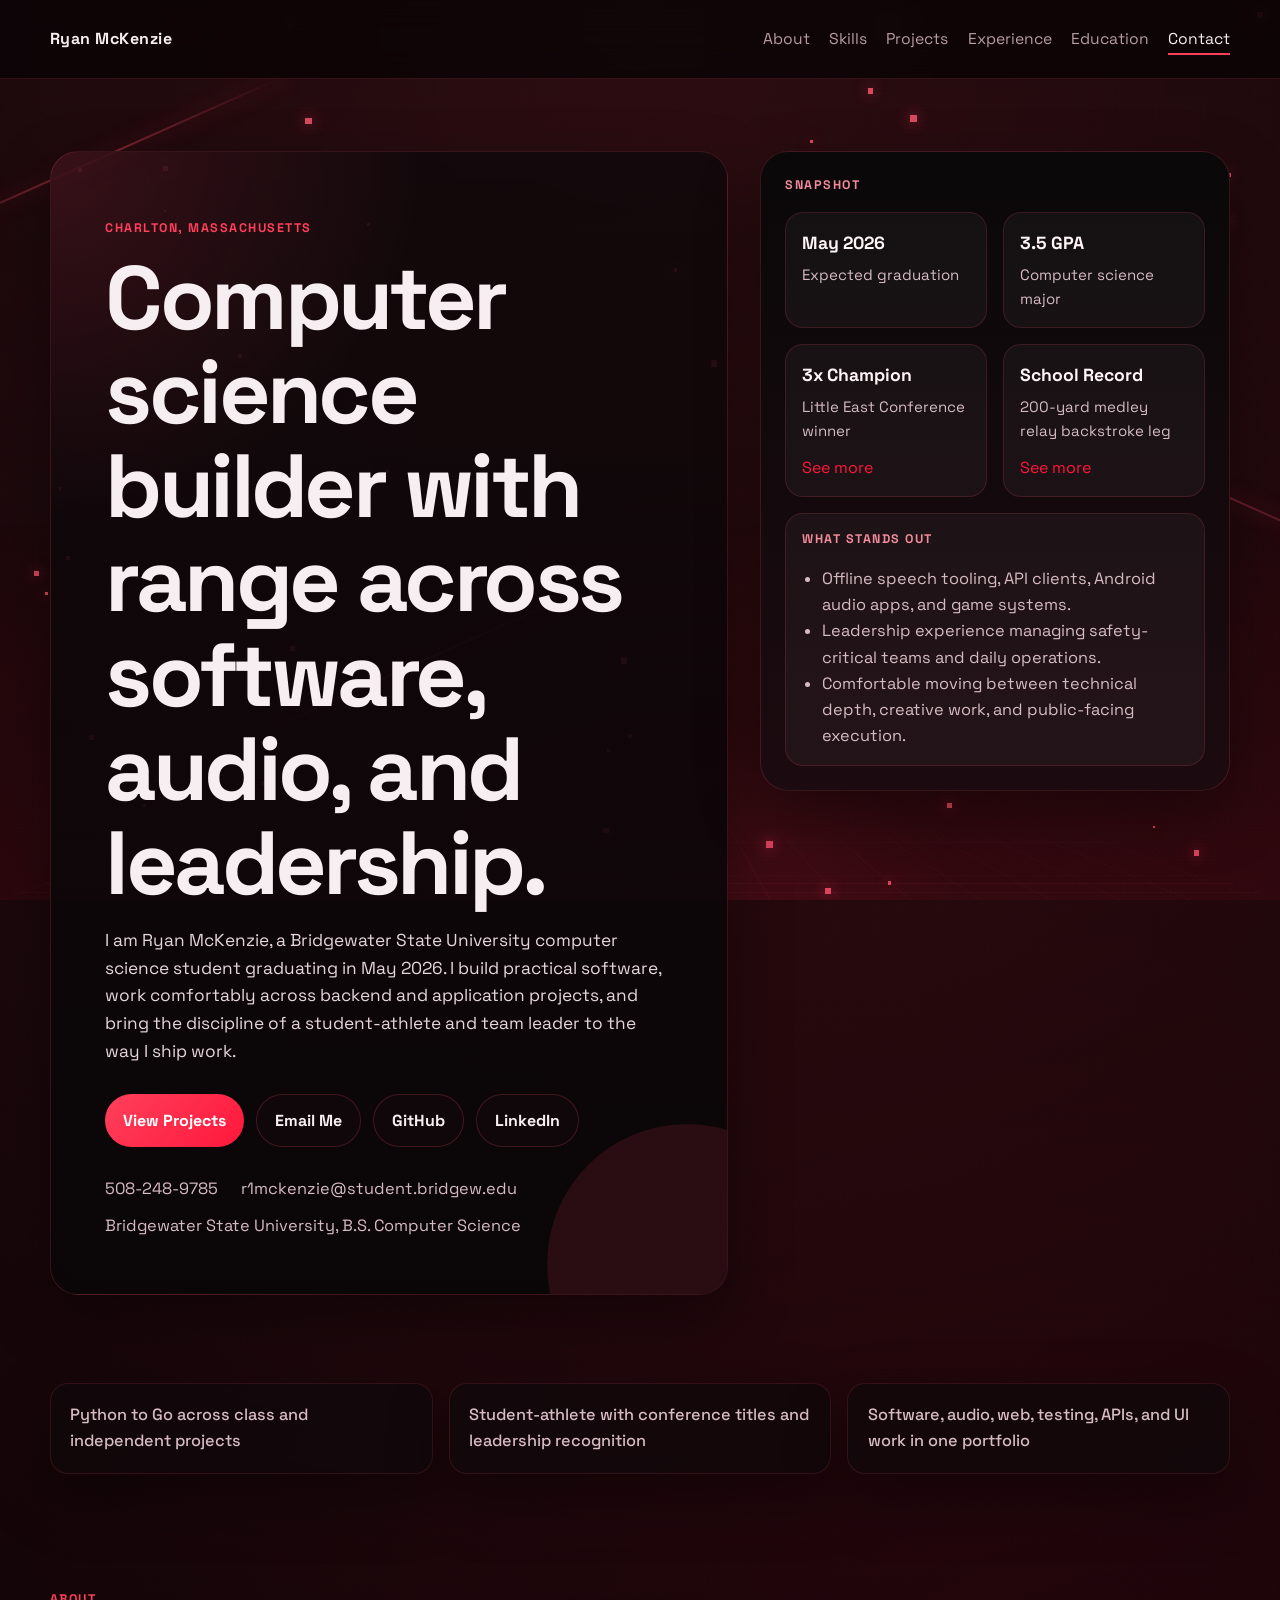
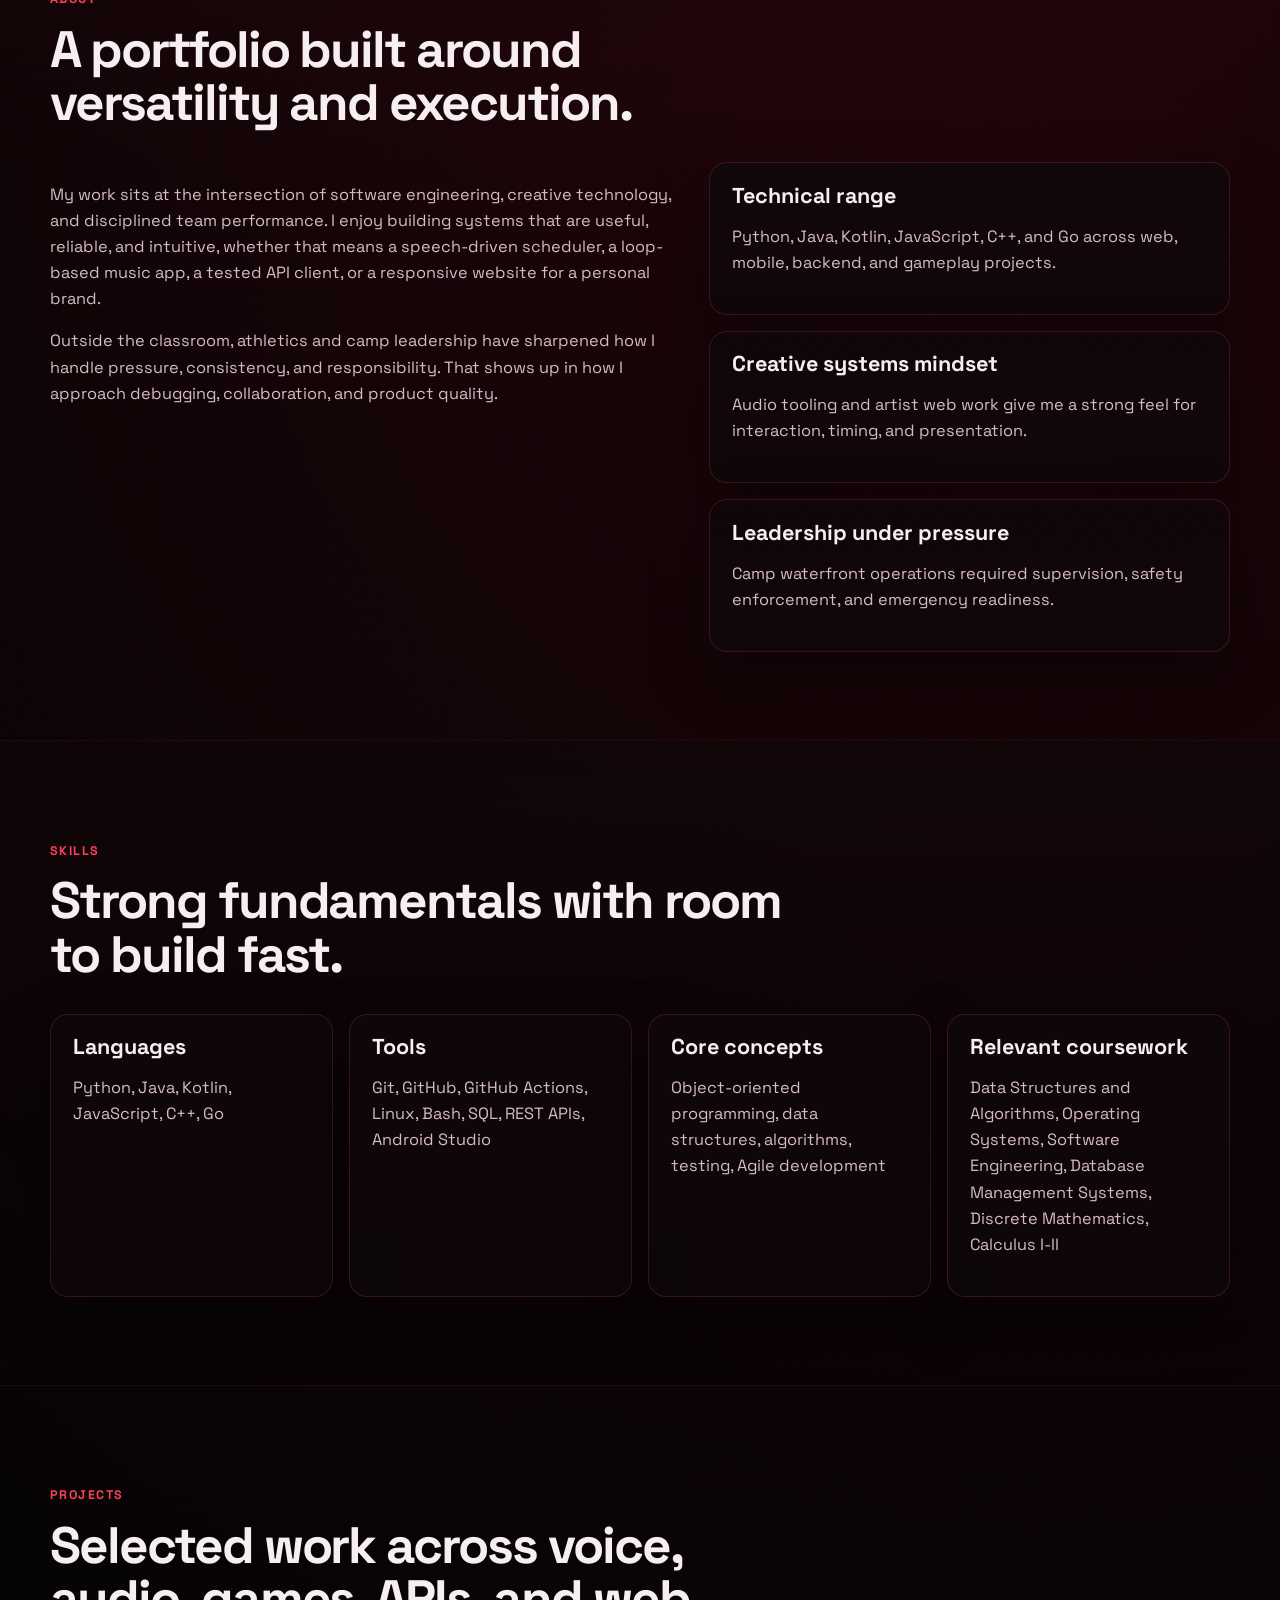
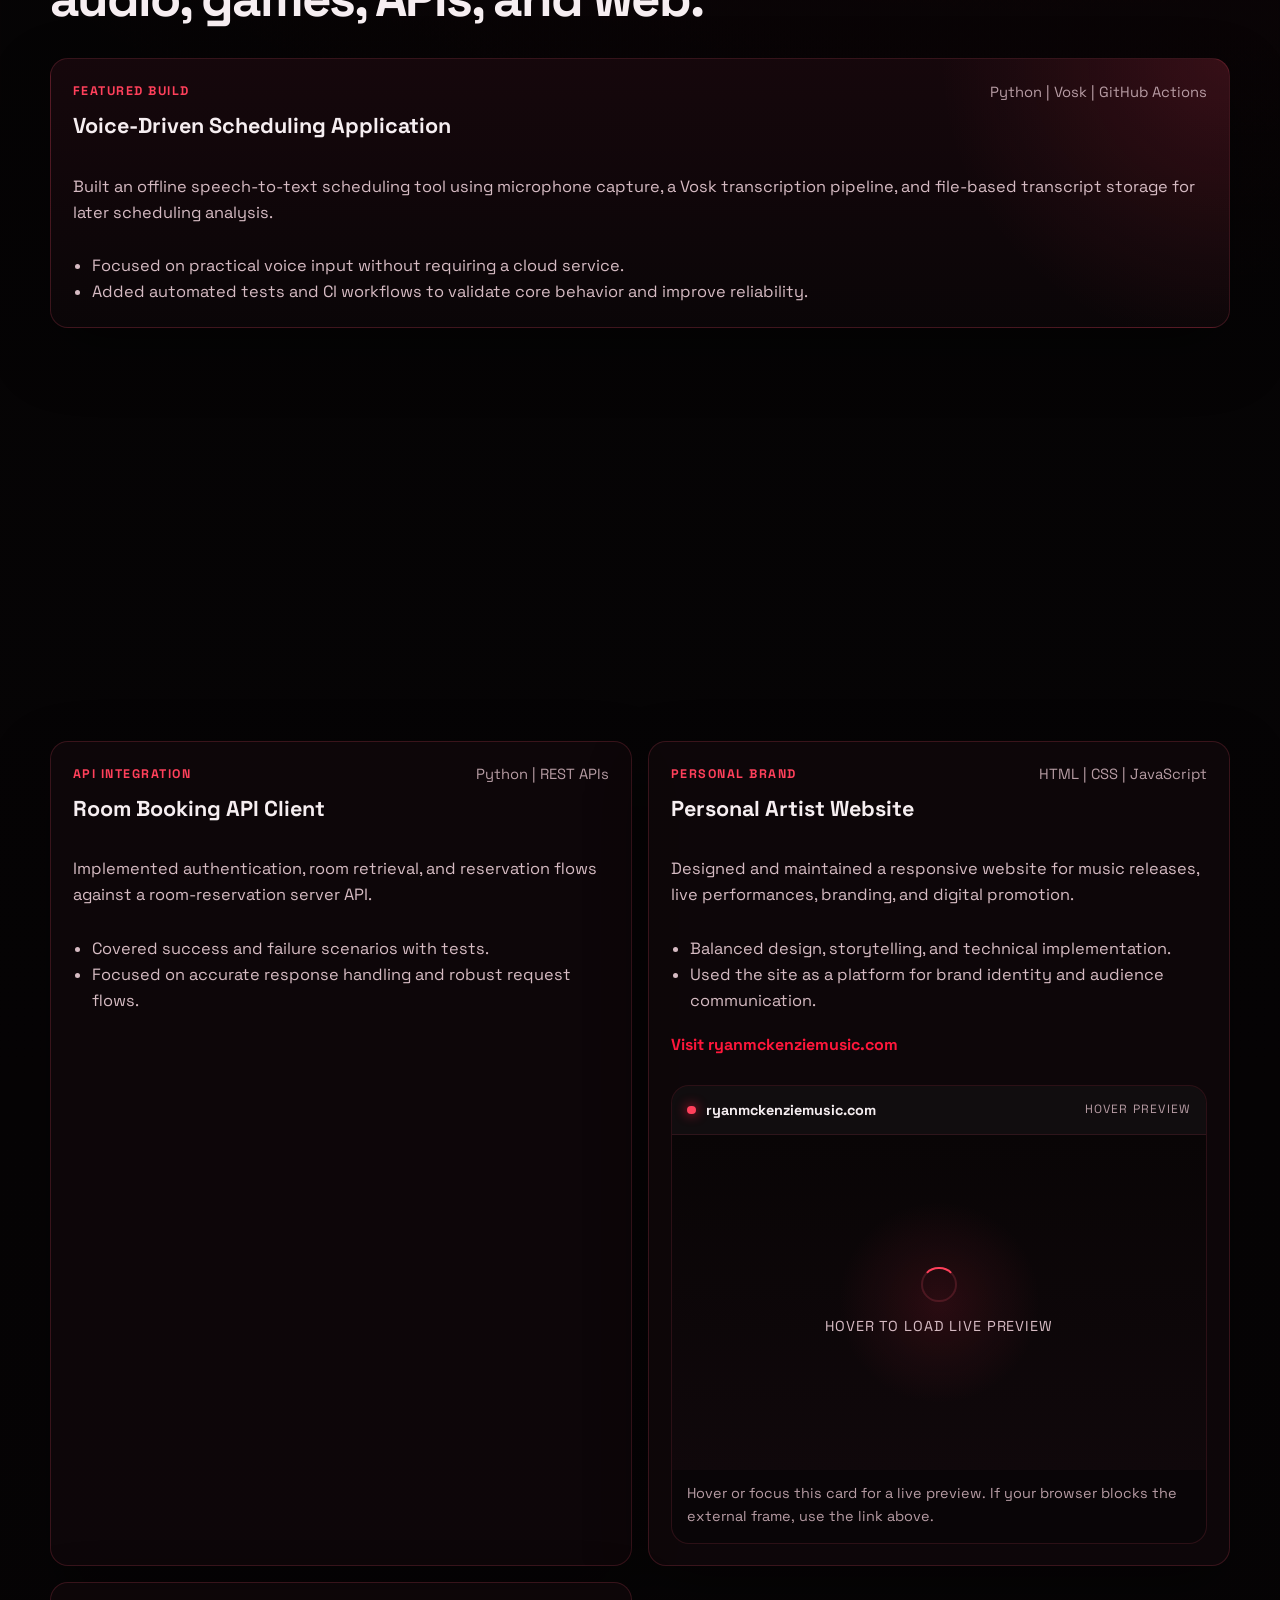
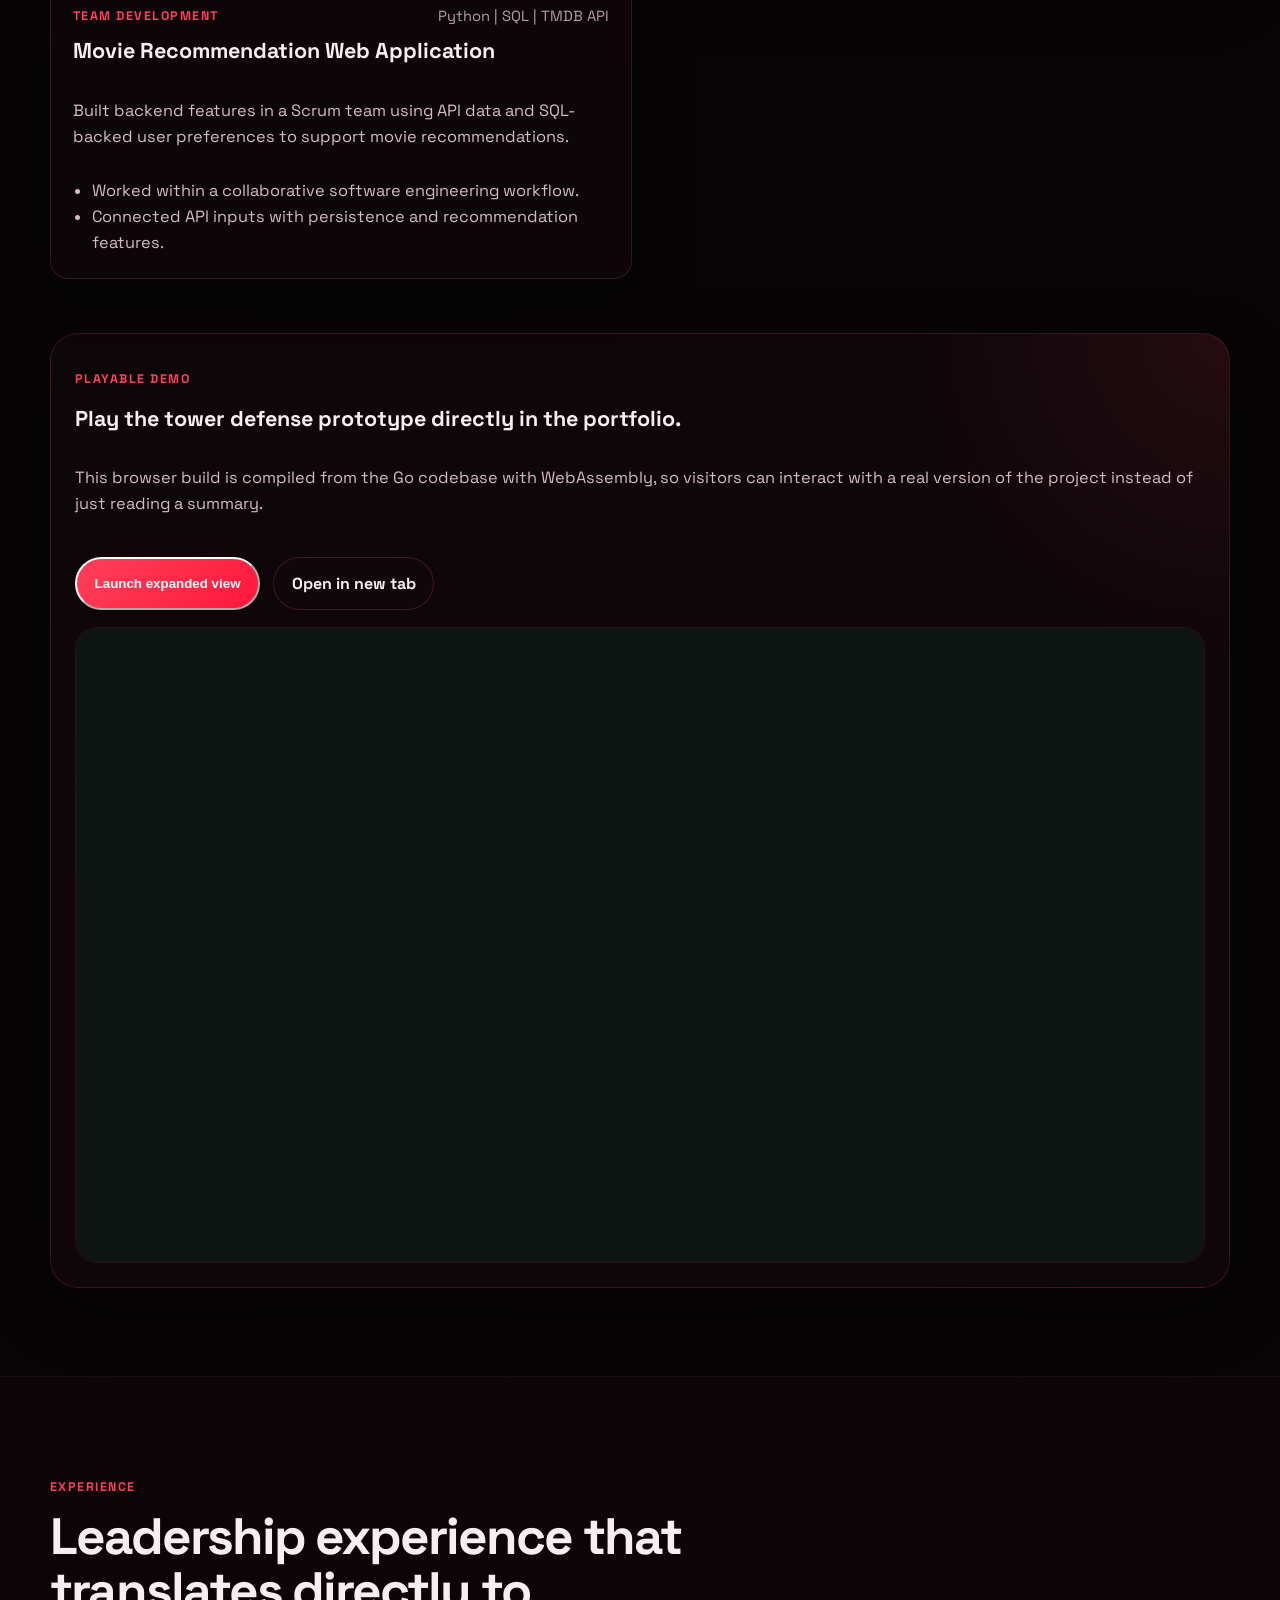
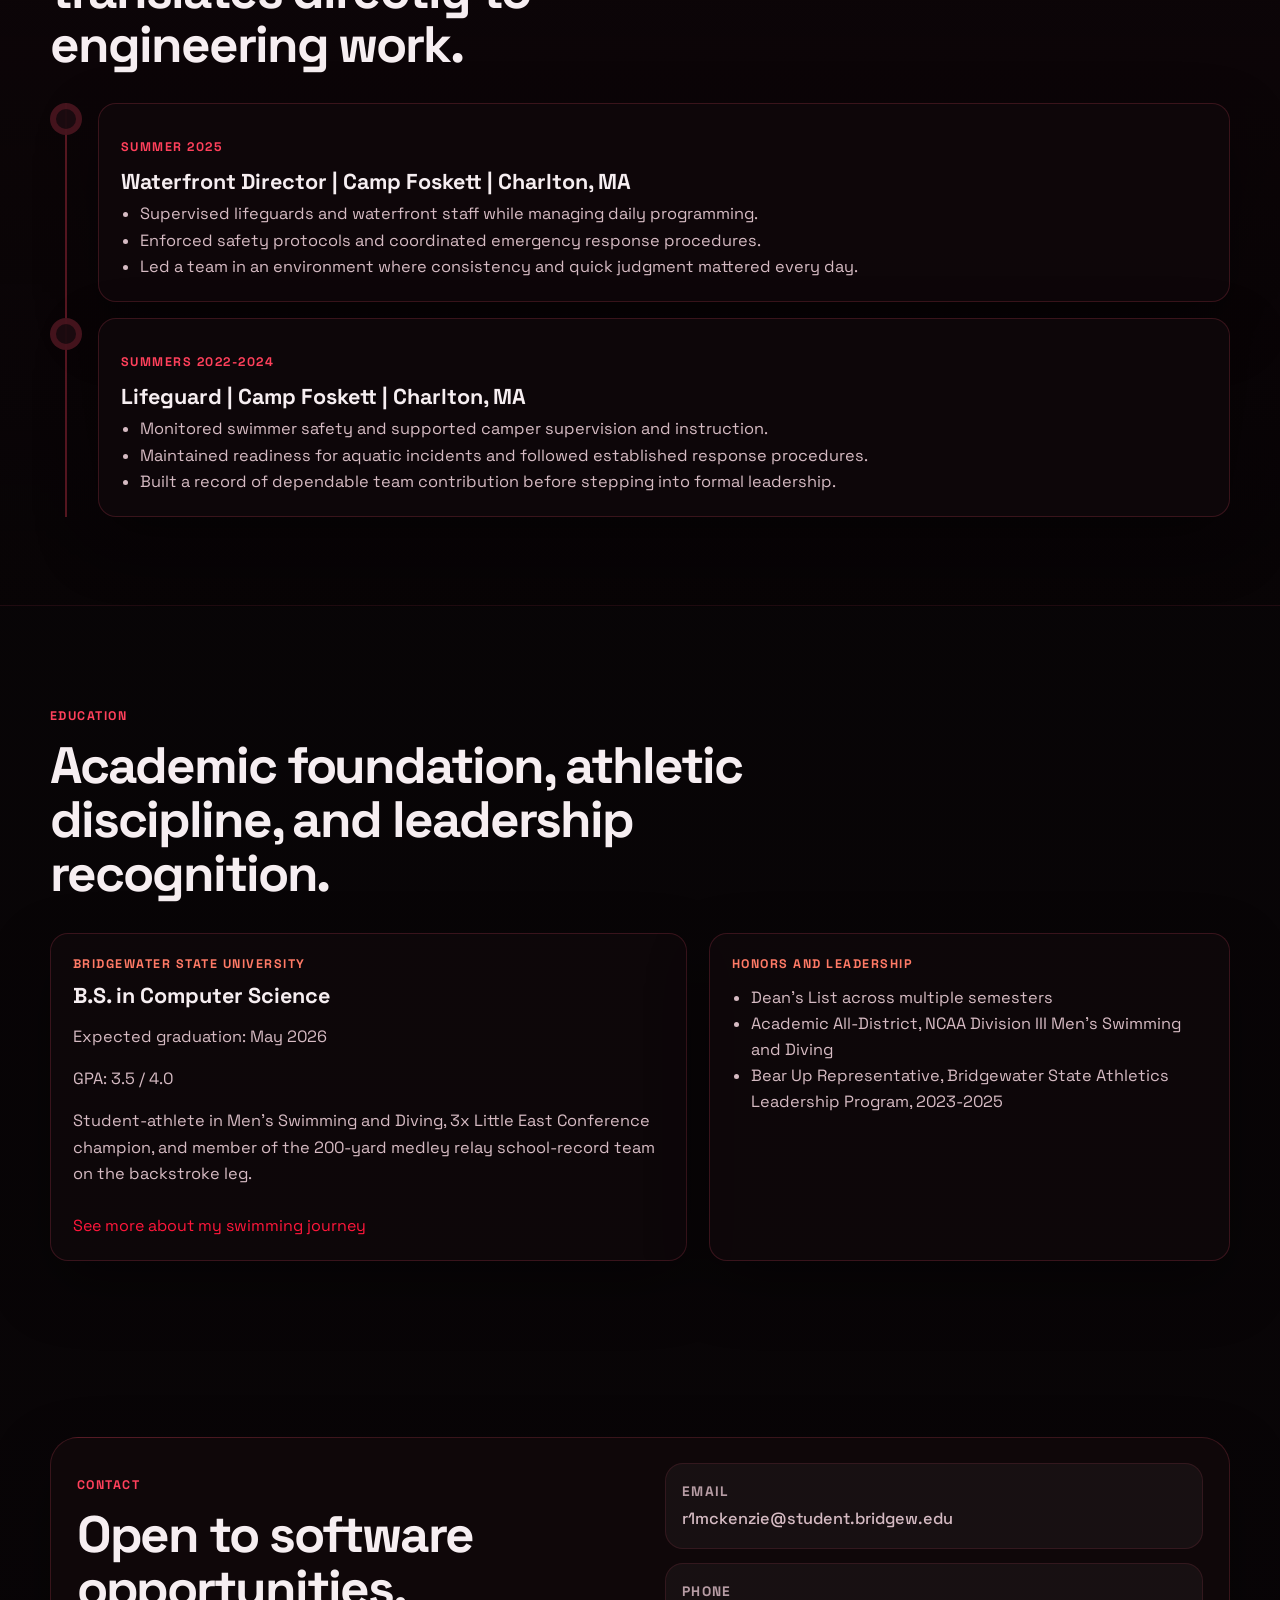
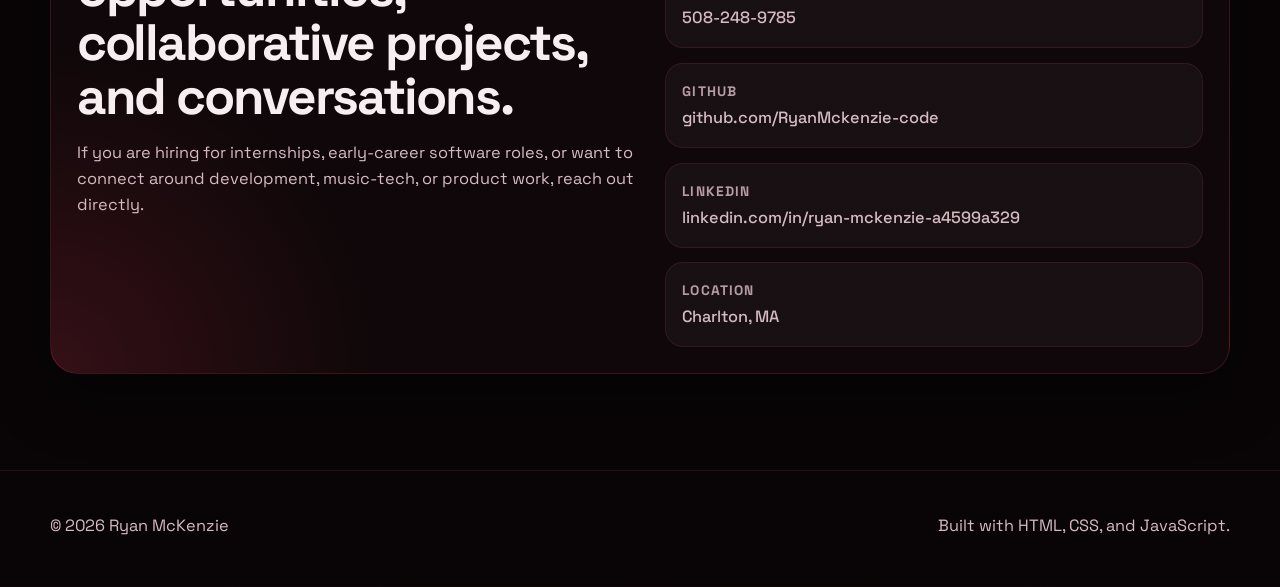
==== commit 86796106: "updated game demos to have multiple projects" ====
--- a/index.html
+++ b/index.html
@@ -14,6 +14,184 @@
       href="https://fonts.googleapis.com/css2?family=Fraunces:opsz,wght@9..144,600;9..144,700&family=Space+Grotesk:wght@400;500;700&display=swap"
       rel="stylesheet"
     />
+    <script>
+      document.documentElement.classList.add("is-loading");
+    </script>
+    <style>
+      :root {
+        color-scheme: dark;
+        --critical-bg: #050506;
+        --critical-surface: rgba(16, 8, 11, 0.9);
+        --critical-text: #f6eef1;
+        --critical-muted: #d6bbc3;
+        --critical-accent: #ff405b;
+        --critical-border: rgba(255, 84, 113, 0.16);
+      }
+
+      html {
+        background: var(--critical-bg);
+      }
+
+      body {
+        margin: 0;
+        min-height: 100vh;
+        background:
+          radial-gradient(circle at top, rgba(255, 64, 91, 0.16), transparent 22%),
+          linear-gradient(180deg, #030303 0%, #090507 100%);
+        color: var(--critical-text);
+        font-family: "Space Grotesk", "Segoe UI", sans-serif;
+        line-height: 1.6;
+        opacity: 1;
+        transition: opacity 0.45s ease;
+      }
+
+      html.is-loading body {
+        opacity: 0;
+      }
+
+      a {
+        color: inherit;
+      }
+
+      .container {
+        width: min(1180px, calc(100% - 2.2rem));
+        margin: 0 auto;
+      }
+
+      .site-header {
+        position: sticky;
+        top: 0;
+        z-index: 999;
+        background: rgba(7, 4, 5, 0.74);
+        border-bottom: 1px solid var(--critical-border);
+      }
+
+      .nav-wrapper {
+        display: flex;
+        align-items: center;
+        justify-content: space-between;
+        min-height: 78px;
+      }
+
+      .brand,
+      .site-nav a,
+      .hero-contact a,
+      .contact-list a {
+        text-decoration: none;
+      }
+
+      .hero {
+        padding-top: 4.5rem;
+      }
+
+      .section {
+        padding: 5.5rem 0;
+      }
+
+      .hero-layout,
+      .education-layout,
+      .contact-shell {
+        display: grid;
+        gap: 2rem;
+      }
+
+      .hero-copy,
+      .hero-panel {
+        padding: clamp(2rem, 5vw, 3.4rem);
+        border: 1px solid var(--critical-border);
+        border-radius: 28px;
+        background: var(--critical-surface);
+      }
+
+      .hero-panel {
+        padding: 1.5rem;
+      }
+
+      .eyebrow,
+      .panel-label,
+      .card-label {
+        color: var(--critical-accent);
+        text-transform: uppercase;
+        letter-spacing: 0.12em;
+        font-size: 0.78rem;
+        font-weight: 700;
+      }
+
+      h1,
+      h2,
+      h3 {
+        margin-top: 0;
+        line-height: 1.05;
+        font-family: "Space Grotesk", "Segoe UI", sans-serif;
+      }
+
+      h1 {
+        font-size: clamp(3rem, 7vw, 6rem);
+        margin-bottom: 1rem;
+      }
+
+      .hero-summary,
+      .snapshot-label,
+      .hero-contact,
+      p,
+      li {
+        color: var(--critical-muted);
+      }
+
+      .btn {
+        display: inline-flex;
+        align-items: center;
+        justify-content: center;
+        min-height: 46px;
+        padding: 0.8rem 1.1rem;
+        border-radius: 999px;
+        text-decoration: none;
+        font-weight: 700;
+      }
+
+      .btn-primary {
+        background: linear-gradient(135deg, #ff405b, #ff173b);
+        color: #fff;
+      }
+
+      .btn-secondary {
+        background: rgba(18, 9, 12, 0.88);
+        border: 1px solid rgba(255, 84, 113, 0.2);
+        color: var(--critical-text);
+      }
+
+      .snapshot-grid {
+        display: grid;
+        gap: 1rem;
+        grid-template-columns: repeat(2, minmax(0, 1fr));
+      }
+
+      .snapshot-grid article,
+      .hero-note {
+        padding: 1rem;
+        border: 1px solid var(--critical-border);
+        border-radius: 18px;
+        background: rgba(255, 255, 255, 0.04);
+      }
+
+      .site-footer {
+        border-top: 1px solid var(--critical-border);
+      }
+
+      @media (max-width: 980px) {
+        .hero-layout,
+        .education-layout,
+        .contact-shell {
+          grid-template-columns: 1fr;
+        }
+      }
+
+      @media (prefers-reduced-motion: reduce) {
+        body {
+          transition: none;
+        }
+      }
+    </style>
     <link rel="stylesheet" href="style.css" />
   </head>
   <body>
@@ -326,9 +504,13 @@
                   <span class="site-preview-tag">Hover preview</span>
                 </div>
                 <div class="site-preview-shell">
+                  <div class="site-preview-placeholder" aria-hidden="true">
+                    <span class="site-preview-loader"></span>
+                    <p>Hover to load live preview</p>
+                  </div>
                   <iframe
                     class="site-preview-frame"
-                    src="https://ryanmckenziemusic.com"
+                    data-src="https://ryanmckenziemusic.com"
                     title="Preview of Ryan McKenzie Music website"
                     loading="lazy"
                   ></iframe>
--- a/style.css
+++ b/style.css
@@ -641,9 +641,41 @@
 }
 
 .site-preview-shell {
+  position: relative;
   aspect-ratio: 16 / 10;
   background: #080506;
   overflow: hidden;
+}
+
+.site-preview-placeholder {
+  position: absolute;
+  inset: 0;
+  display: grid;
+  place-items: center;
+  gap: 0.85rem;
+  align-content: center;
+  text-align: center;
+  background:
+    radial-gradient(circle at center, rgba(255, 52, 83, 0.12), transparent 32%),
+    linear-gradient(180deg, rgba(9, 5, 6, 0.98), rgba(16, 8, 11, 0.98));
+  color: var(--muted);
+  transition: opacity 0.28s ease;
+}
+
+.site-preview-loader {
+  width: 2.2rem;
+  height: 2.2rem;
+  border-radius: 50%;
+  border: 2px solid rgba(255, 84, 113, 0.18);
+  border-top-color: var(--accent);
+  animation: sitePreviewSpin 0.9s linear infinite;
+}
+
+.site-preview-placeholder p {
+  margin: 0;
+  font-size: 0.9rem;
+  letter-spacing: 0.06em;
+  text-transform: uppercase;
 }
 
 .site-preview-frame {
@@ -651,10 +683,20 @@
   width: 125%;
   height: 125%;
   border: 0;
+  opacity: 0;
   transform: scale(0.8);
   transform-origin: top left;
   filter: saturate(0.96) contrast(1.02);
-  transition: transform 0.26s ease;
+  transition: transform 0.26s ease, opacity 0.28s ease;
+}
+
+.site-preview-card.is-loaded .site-preview-frame {
+  opacity: 1;
+}
+
+.site-preview-card.is-loaded .site-preview-placeholder {
+  opacity: 0;
+  pointer-events: none;
 }
 
 .site-preview-card:hover .site-preview-frame,
@@ -1070,6 +1112,12 @@
   }
 }
 
+@keyframes sitePreviewSpin {
+  to {
+    transform: rotate(360deg);
+  }
+}
+
 @media (prefers-reduced-motion: reduce) {
   .beam,
   .pixel-cloud span {
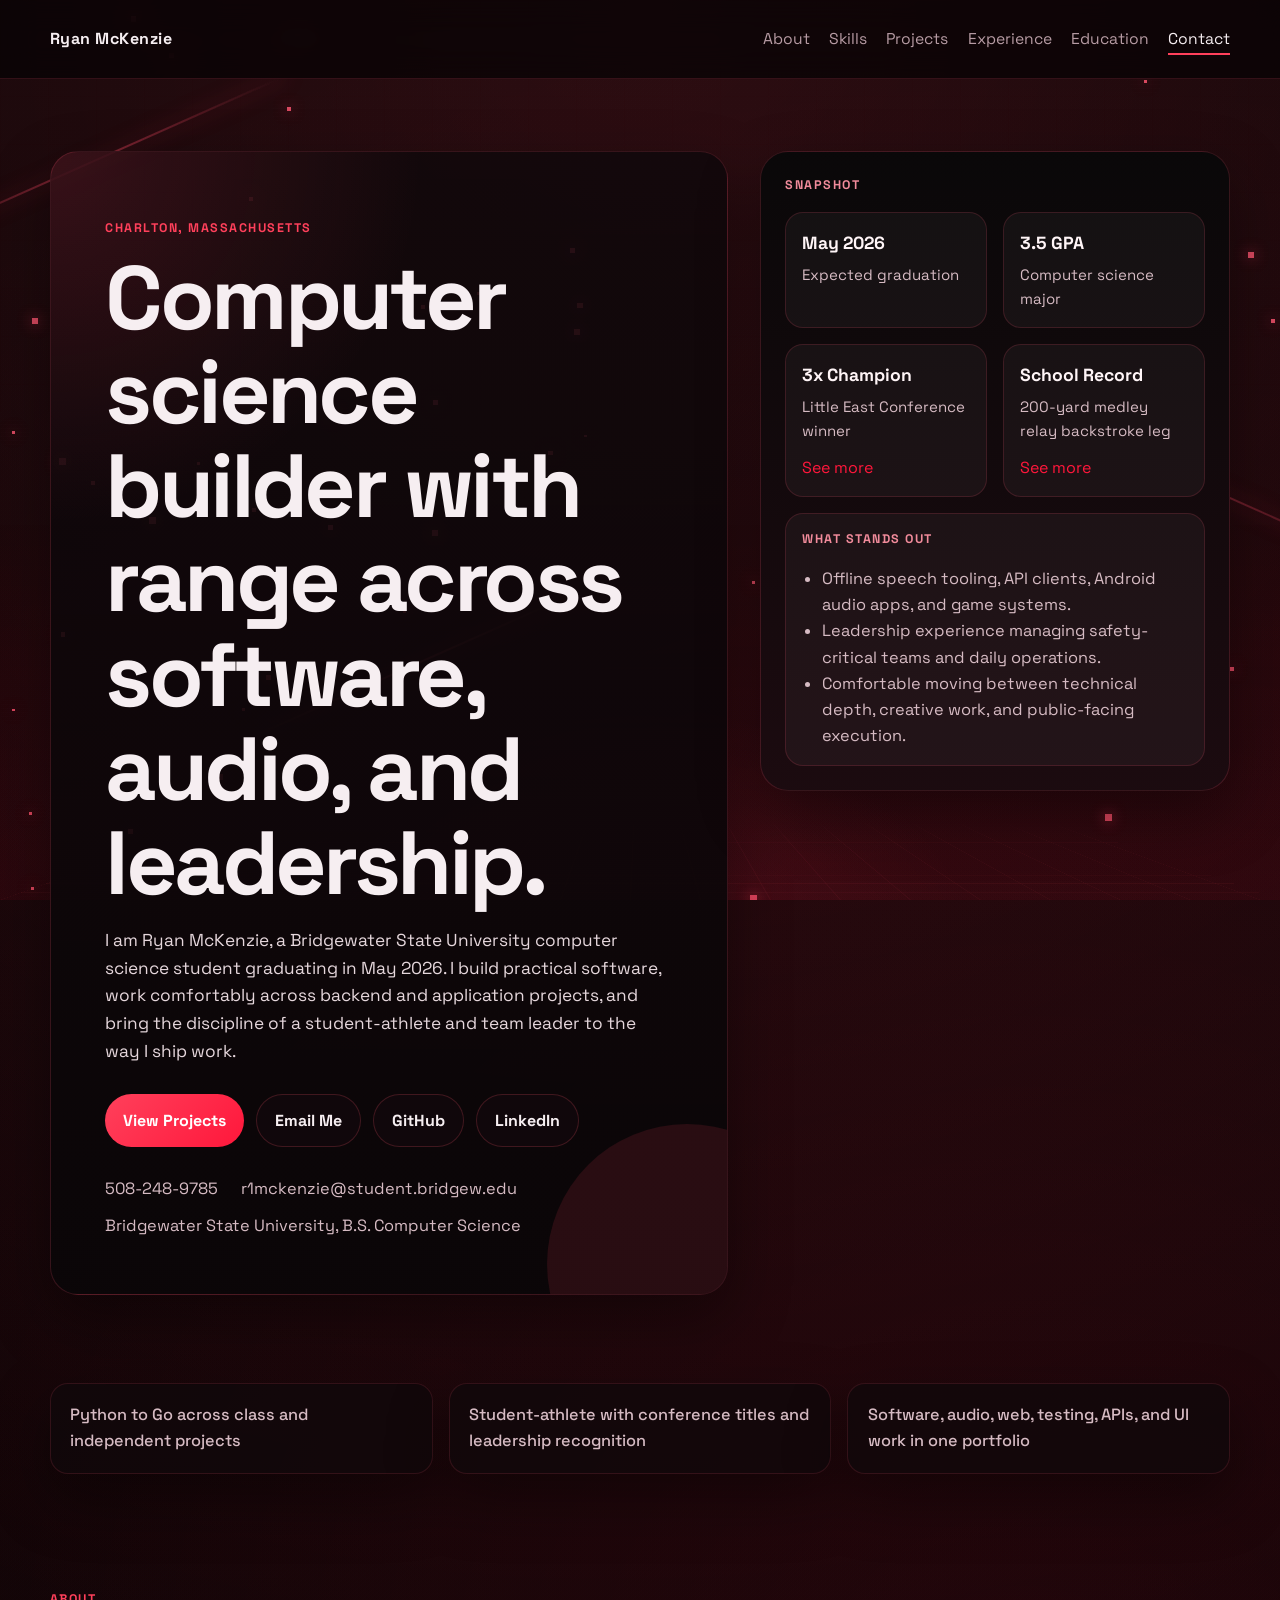
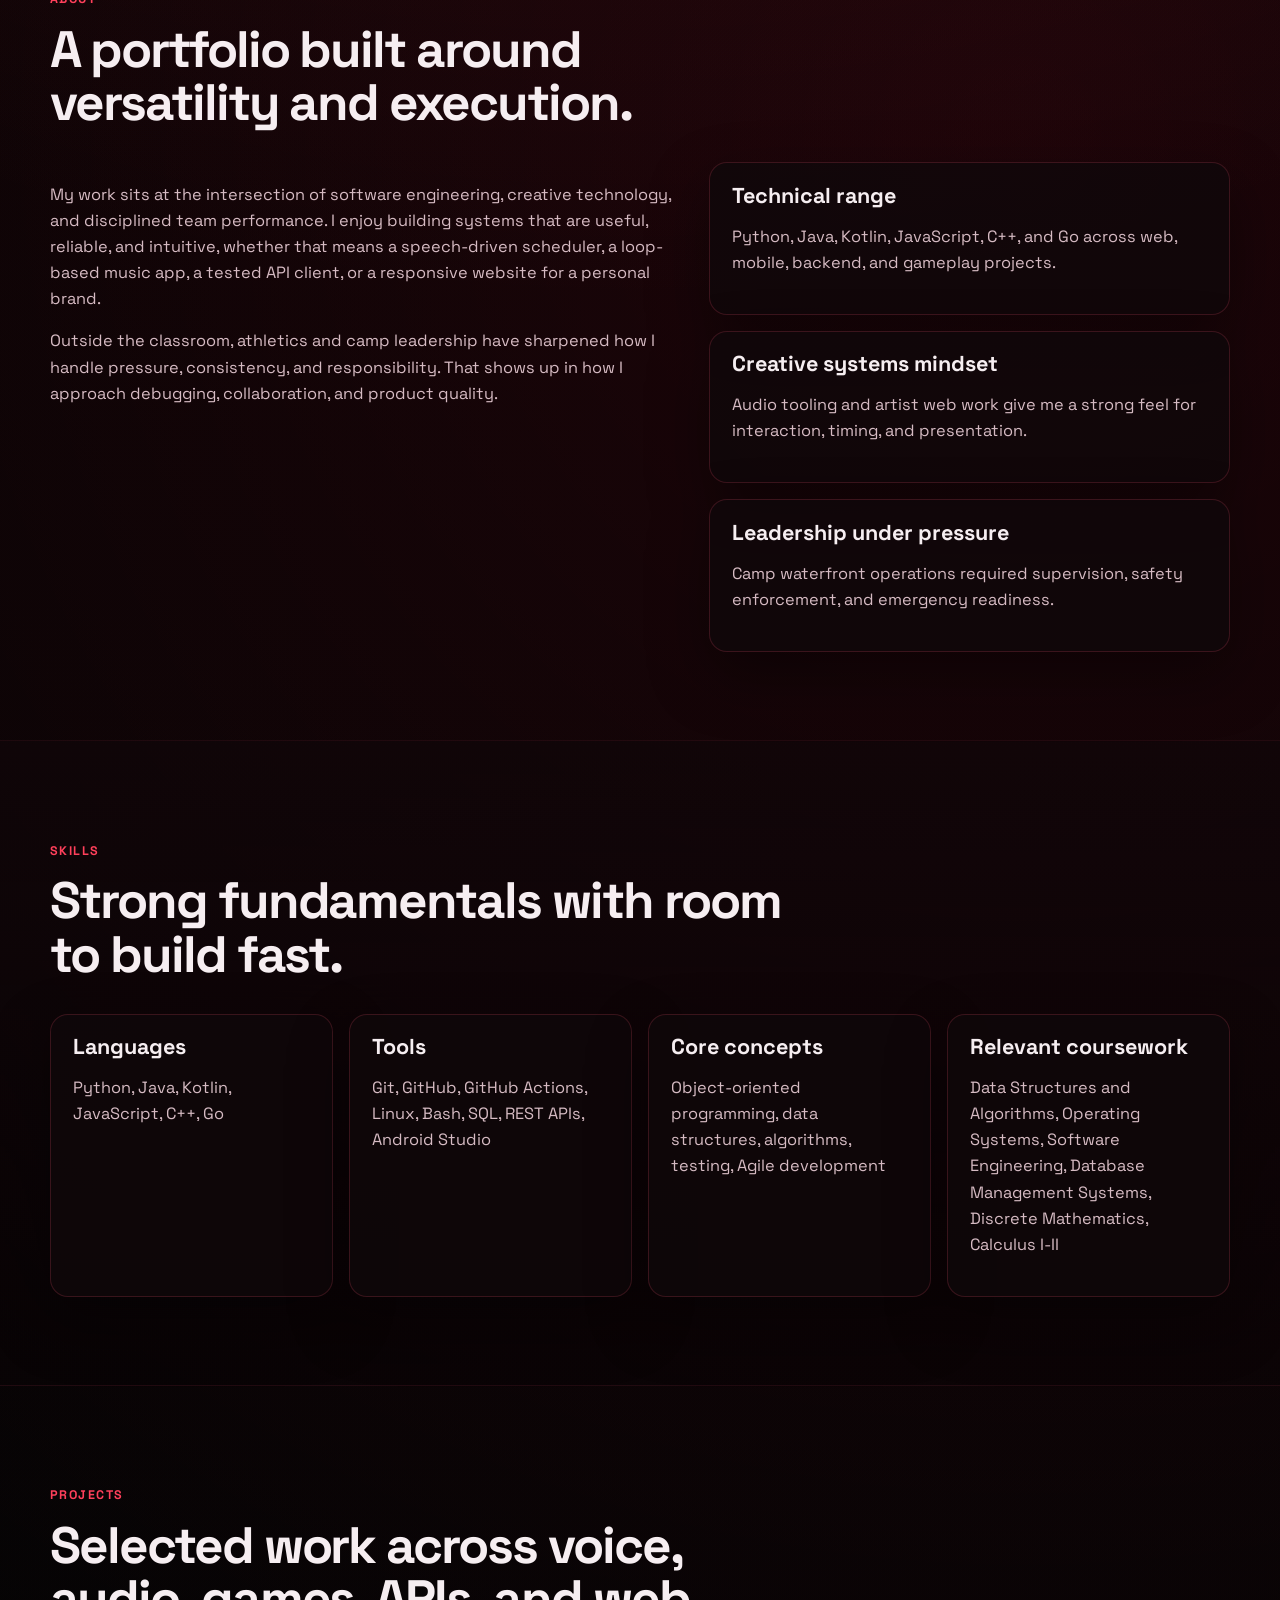
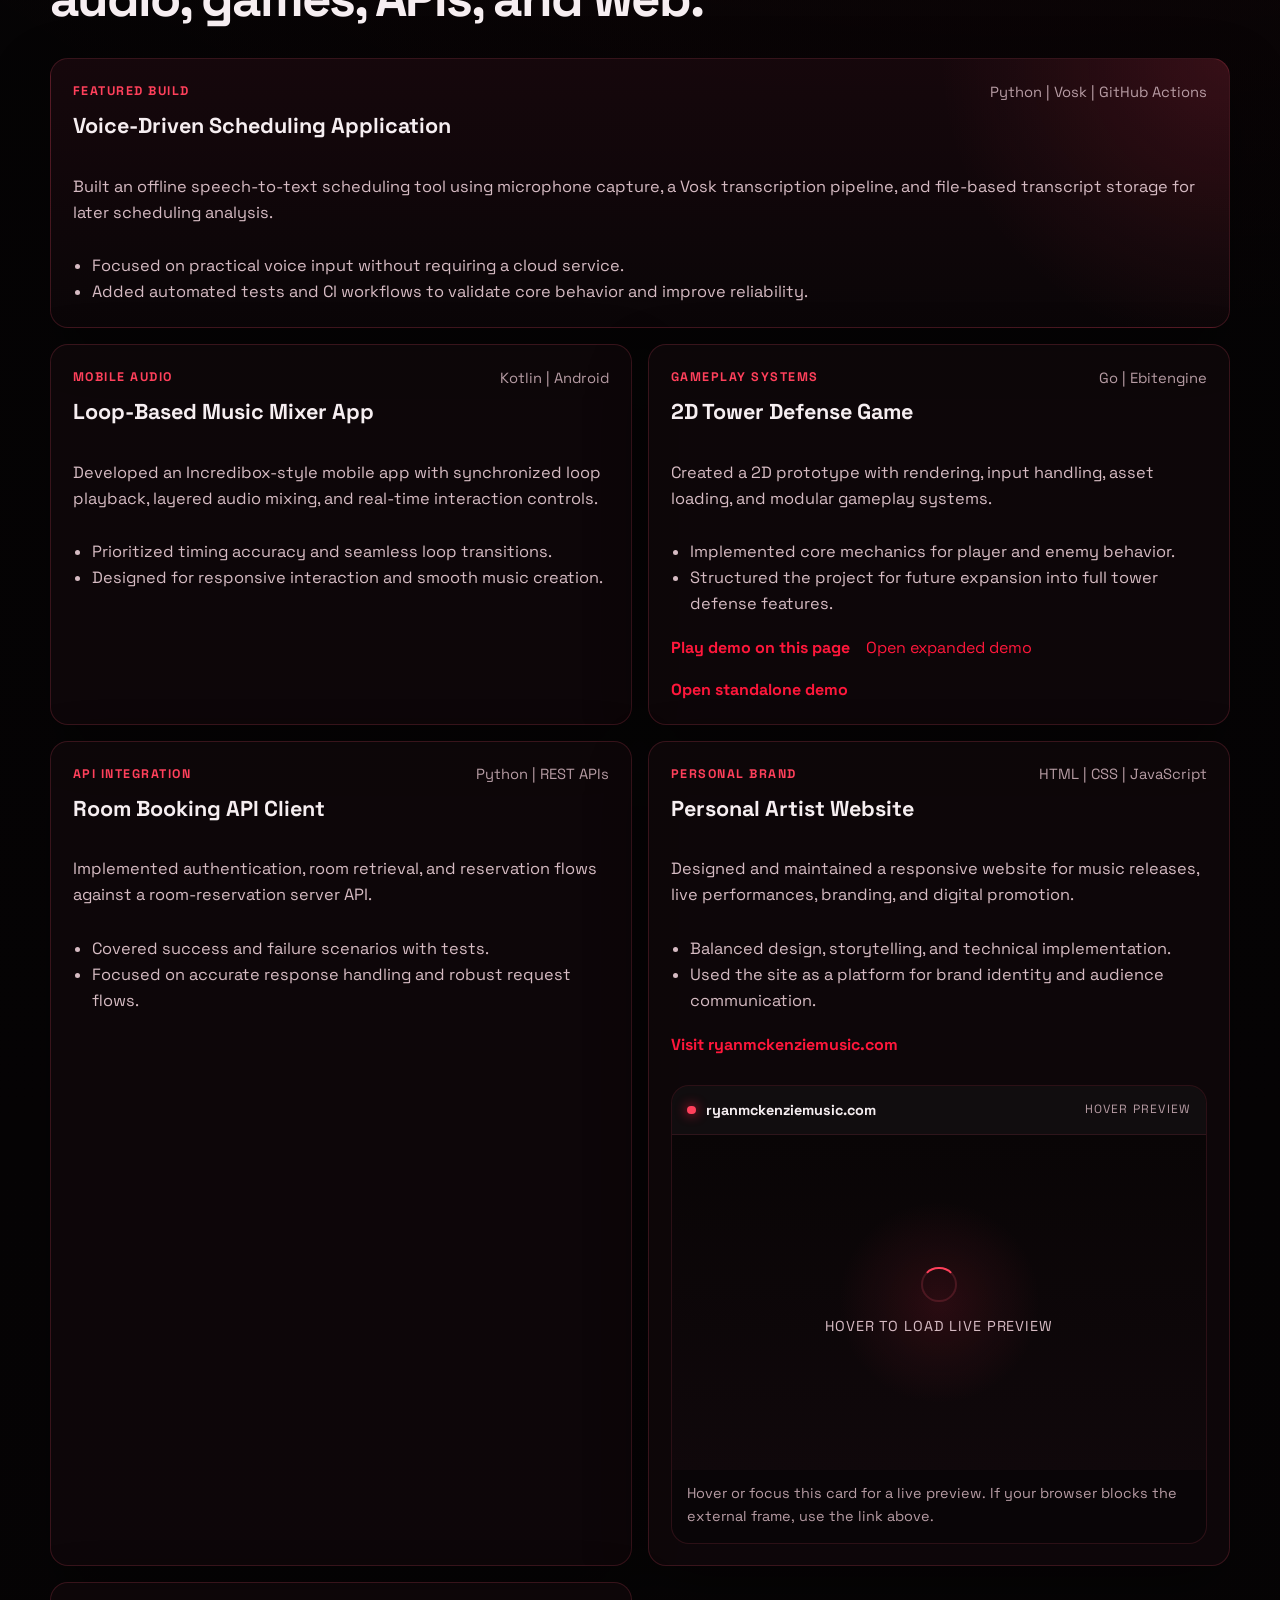
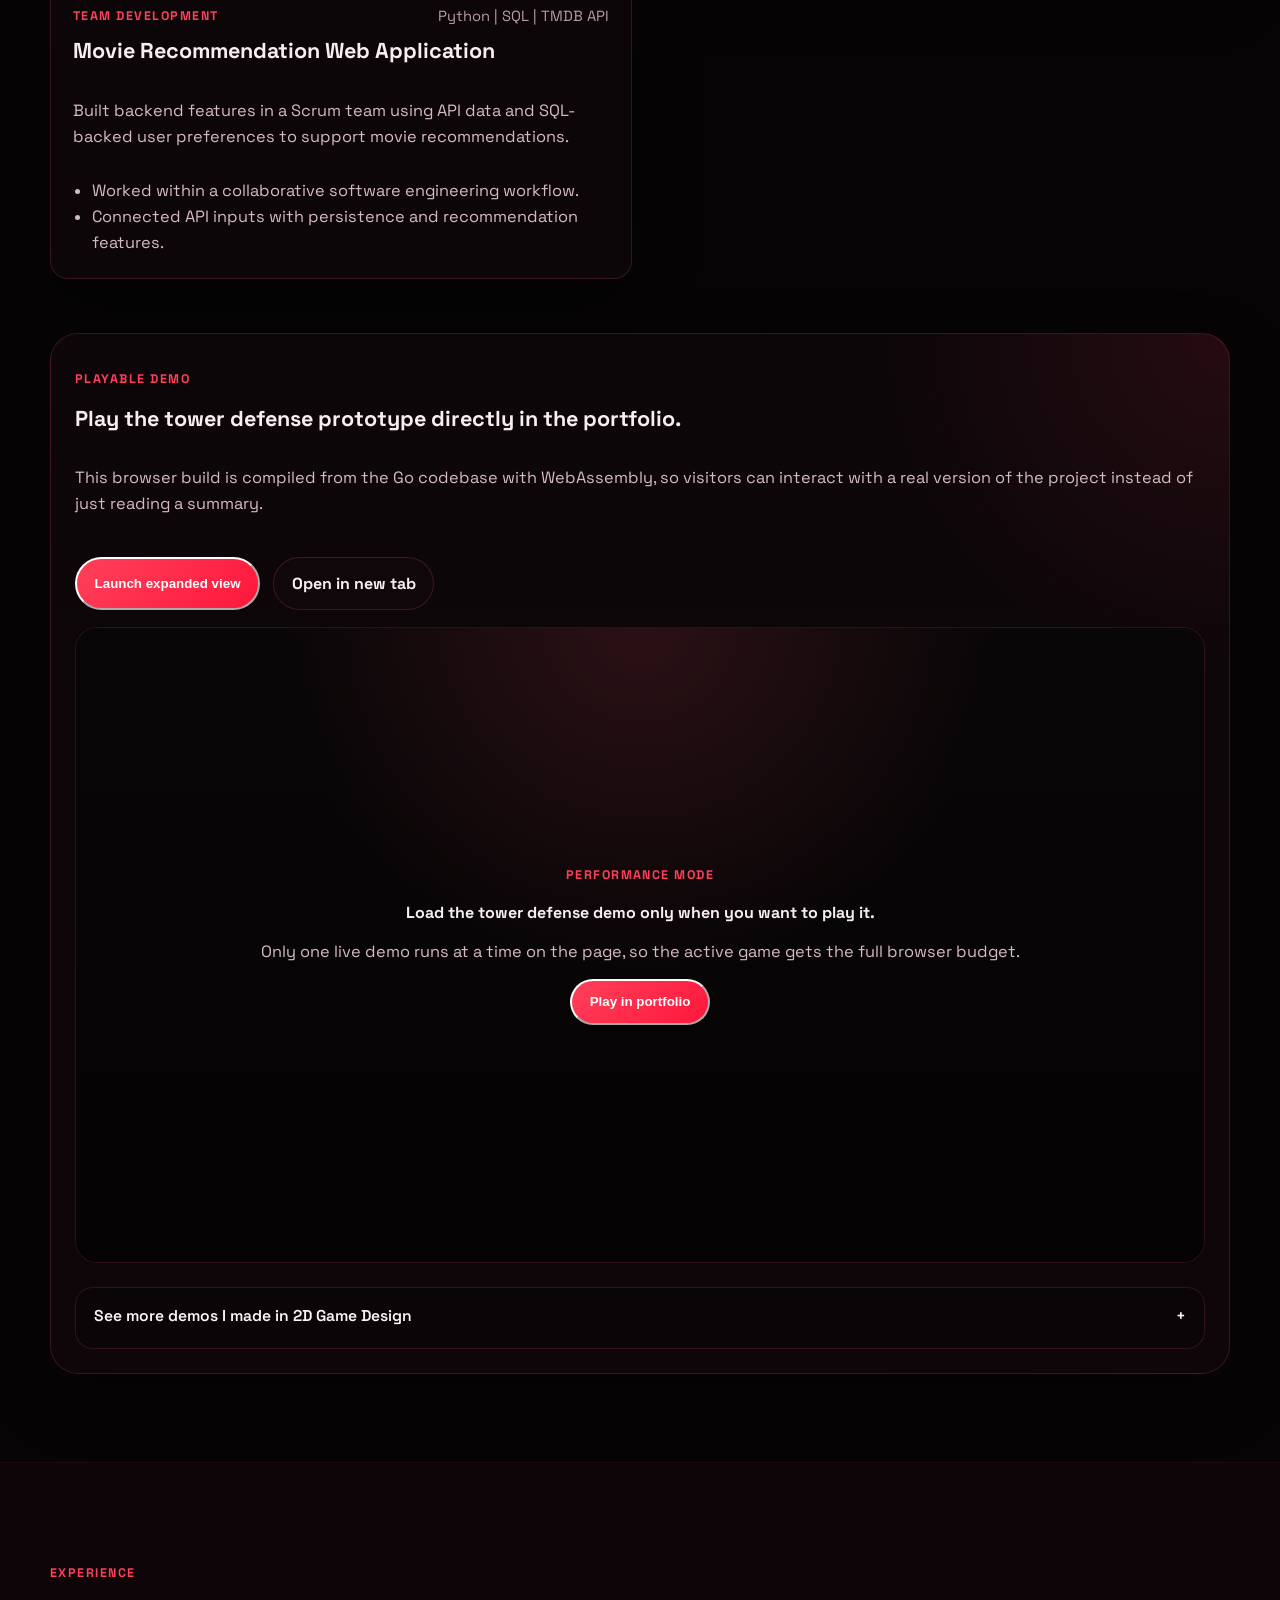
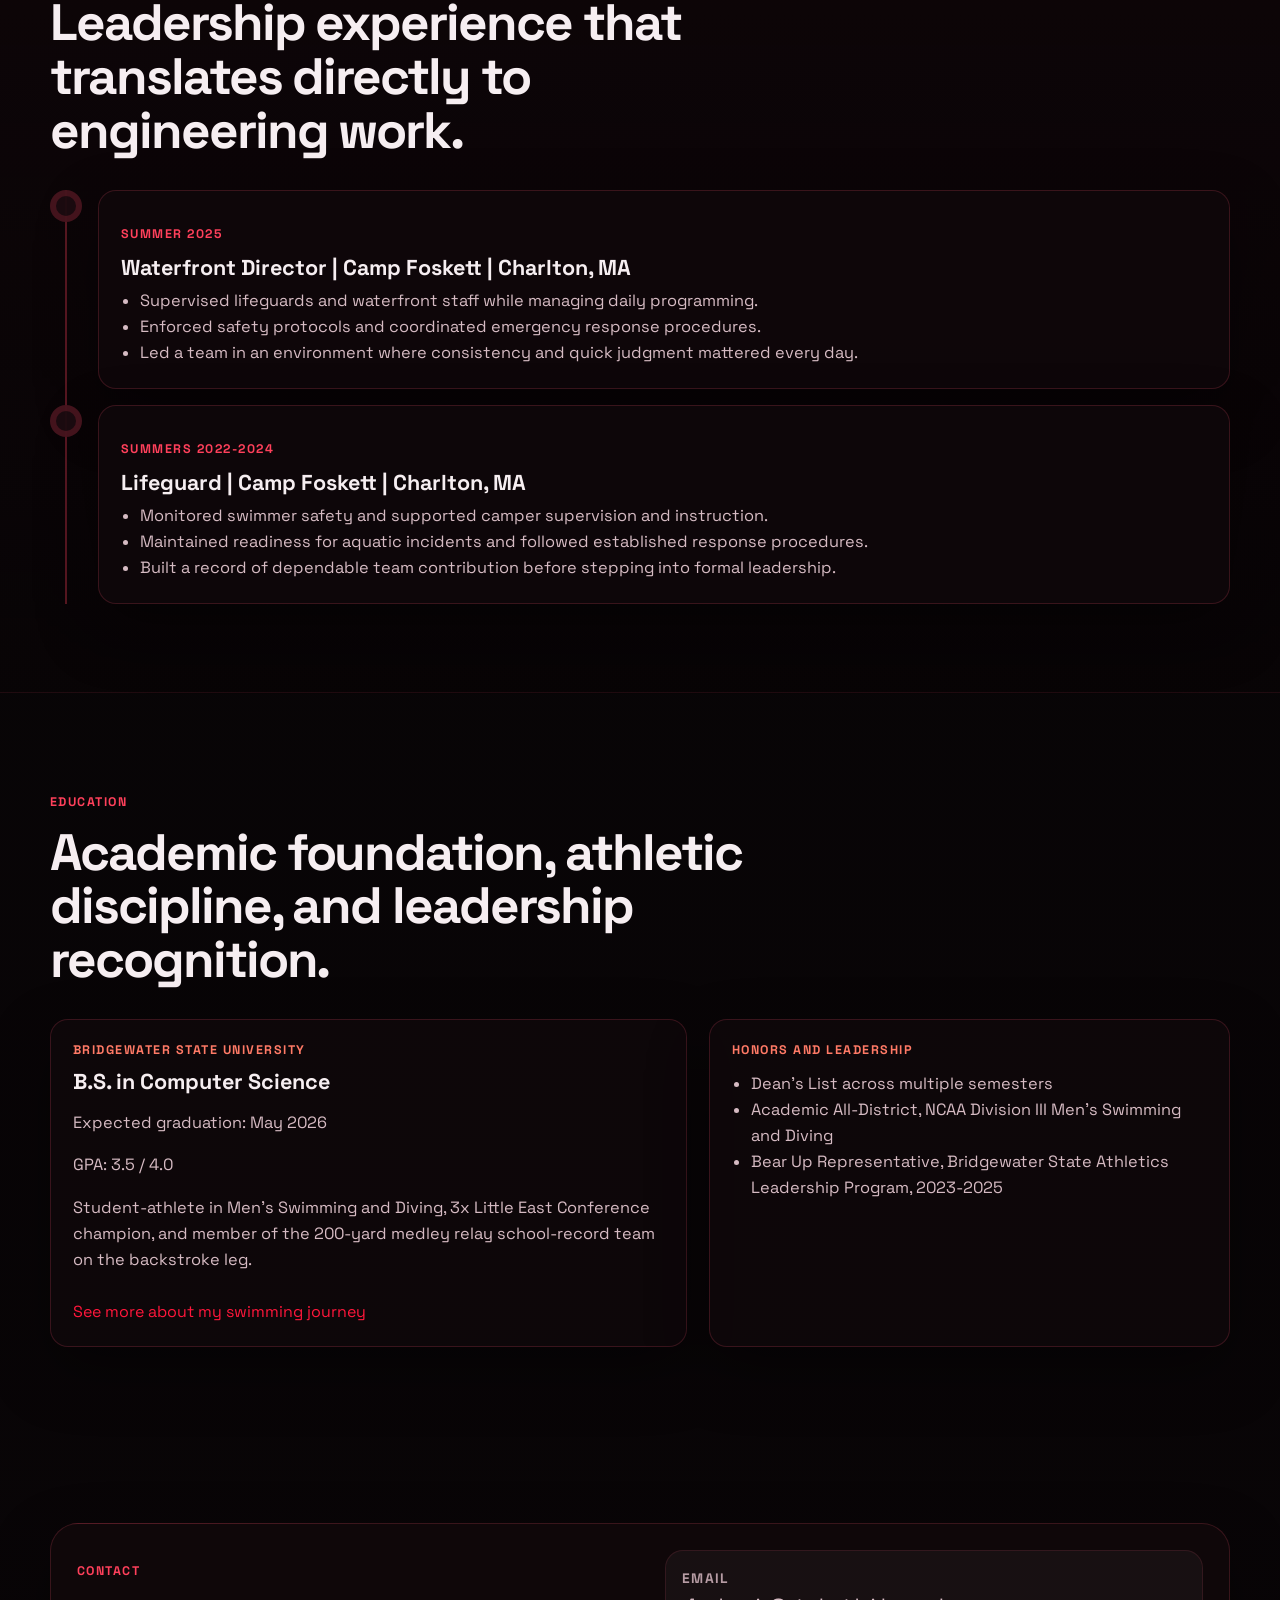
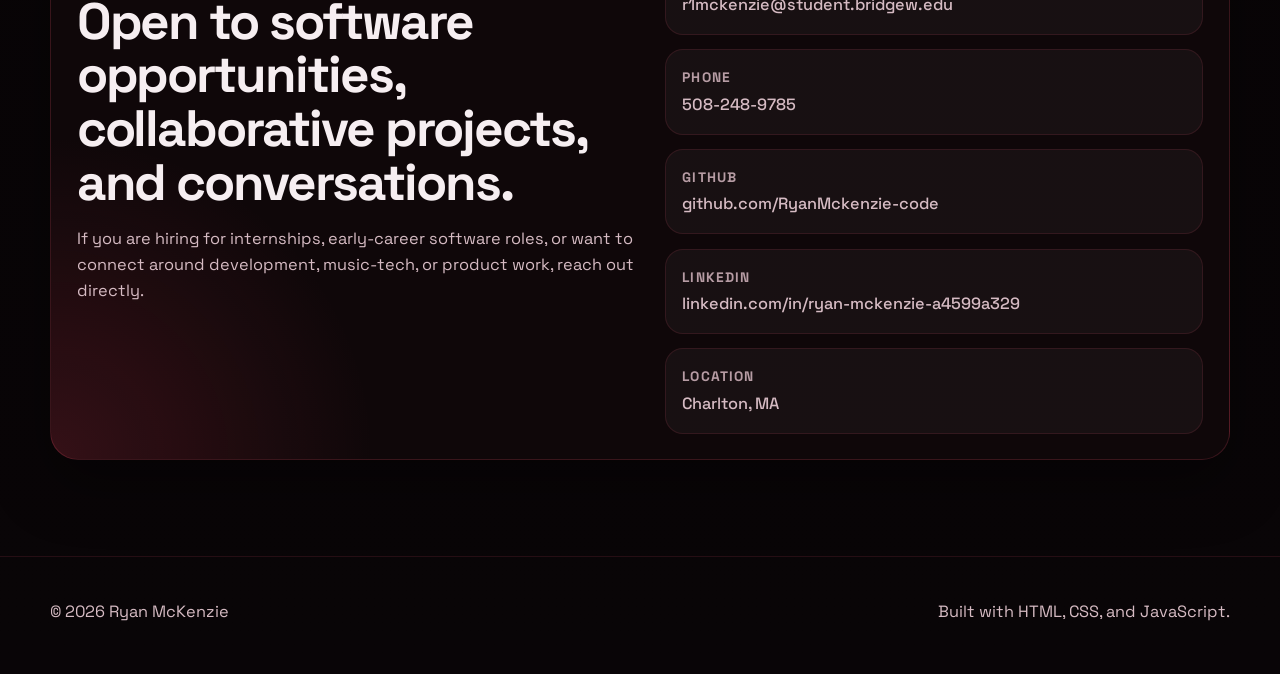
==== commit 9bb4397c: "added multiple demos in a dropdown for my 2d game" ====
--- a/index.html
+++ b/index.html
@@ -554,15 +554,95 @@
                   </a>
                 </div>
               </div>
-              <div class="demo-frame-shell">
+              <div class="demo-frame-shell" data-demo-runtime="tower-defense">
+                <div class="demo-runtime-placeholder">
+                  <p class="eyebrow">Performance Mode</p>
+                  <h4>Load the tower defense demo only when you want to play it.</h4>
+                  <p>Only one live demo runs at a time on the page, so the active game gets the full browser budget.</p>
+                  <div class="demo-runtime-actions">
+                    <button class="btn btn-primary" type="button" data-demo-launch>Play in portfolio</button>
+                  </div>
+                </div>
                 <iframe
                   class="demo-frame"
-                  src="FinalGameDemo/index.html?embed=1"
+                  data-demo-src="FinalGameDemo/index.html?embed=1"
                   title="Playable FinalGame tower defense demo"
                   loading="lazy"
                   allow="autoplay"
                 ></iframe>
               </div>
+              <details class="more-demos" data-extra-demos>
+                <summary>See more demos I made in 2D Game Design</summary>
+                <div class="more-demos-grid">
+                  <article class="mini-demo-card">
+                    <div class="mini-demo-copy">
+                      <p class="eyebrow">Program Project 1</p>
+                      <h4>Asteroid Dodge</h4>
+                      <p>
+                        Pilot a spaceship, dodge incoming asteroids, and clear paths with timed shots in this arcade
+                        prototype.
+                      </p>
+                      <div class="mini-demo-actions">
+                        <a
+                          class="btn btn-secondary"
+                          href="programProject1Demo/index.html"
+                          target="_blank"
+                          rel="noopener noreferrer"
+                        >
+                          Open in new tab
+                        </a>
+                      </div>
+                    </div>
+                    <div class="mini-demo-shell mini-demo-shell-wide" data-demo-runtime="asteroid-dodge">
+                      <div class="mini-demo-placeholder">
+                        <p>Load this demo when you want to play it. Other embedded demos will pause.</p>
+                        <button class="btn btn-primary" type="button" data-demo-launch>Play this demo</button>
+                      </div>
+                      <iframe
+                        class="mini-demo-frame"
+                        data-demo-src="programProject1Demo/index.html?embed=1"
+                        title="Playable asteroid dodge demo"
+                        loading="lazy"
+                        allow="autoplay"
+                      ></iframe>
+                    </div>
+                  </article>
+
+                  <article class="mini-demo-card">
+                    <div class="mini-demo-copy">
+                      <p class="eyebrow">Program Project 2</p>
+                      <h4>Tuna Cat</h4>
+                      <p>
+                        Explore the map as a cat, collect the right cans, avoid the bad pickups, and unlock the portal
+                        to the second stage.
+                      </p>
+                      <div class="mini-demo-actions">
+                        <a
+                          class="btn btn-secondary"
+                          href="programProject2Demo/index.html"
+                          target="_blank"
+                          rel="noopener noreferrer"
+                        >
+                          Open in new tab
+                        </a>
+                      </div>
+                    </div>
+                    <div class="mini-demo-shell mini-demo-shell-square" data-demo-runtime="tuna-cat">
+                      <div class="mini-demo-placeholder">
+                        <p>Load this demo when you want to play it. Other embedded demos will pause.</p>
+                        <button class="btn btn-primary" type="button" data-demo-launch>Play this demo</button>
+                      </div>
+                      <iframe
+                        class="mini-demo-frame"
+                        data-demo-src="programProject2Demo/index.html?embed=1"
+                        title="Playable tuna cat demo"
+                        loading="lazy"
+                        allow="autoplay"
+                      ></iframe>
+                    </div>
+                  </article>
+                </div>
+              </details>
               </section>
             </div>
           </section>
@@ -581,7 +661,7 @@
             </div>
             <iframe
               class="demo-modal-frame"
-              src="FinalGameDemo/index.html?embed=1"
+              data-demo-src="FinalGameDemo/index.html?embed=1"
               title="Expanded playable FinalGame tower defense demo"
               loading="lazy"
               allow="autoplay"
--- a/style.css
+++ b/style.css
@@ -761,6 +761,7 @@
 }
 
 .demo-frame-shell {
+  position: relative;
   border-radius: calc(var(--radius-lg) - 6px);
   overflow: hidden;
   border: 1px solid rgba(255, 84, 113, 0.14);
@@ -769,10 +770,54 @@
 }
 
 .demo-frame {
+  position: absolute;
+  inset: 0;
   display: block;
   width: 100%;
   height: 100%;
   border: 0;
+  opacity: 0;
+  pointer-events: none;
+  transition: opacity var(--transition-base);
+}
+
+.demo-runtime-placeholder {
+  position: absolute;
+  inset: 0;
+  z-index: 1;
+  display: grid;
+  align-content: center;
+  justify-items: center;
+  gap: 0.85rem;
+  padding: 1.75rem;
+  text-align: center;
+  background:
+    radial-gradient(circle at top, rgba(255, 84, 113, 0.14), transparent 42%),
+    linear-gradient(180deg, rgba(9, 6, 7, 0.84), rgba(5, 3, 4, 0.96));
+  color: #f7eef1;
+  transition: opacity var(--transition-base), visibility var(--transition-base);
+}
+
+.demo-runtime-placeholder h4,
+.demo-runtime-placeholder p {
+  margin: 0;
+}
+
+.demo-runtime-actions {
+  display: flex;
+  flex-wrap: wrap;
+  justify-content: center;
+  gap: 0.75rem;
+}
+
+.demo-frame-shell.is-loaded .demo-runtime-placeholder {
+  opacity: 0;
+  visibility: hidden;
+}
+
+.demo-frame-shell.is-loaded .demo-frame {
+  opacity: 1;
+  pointer-events: auto;
 }
 
 .demo-modal {
@@ -848,6 +893,134 @@
   overflow: hidden;
 }
 
+.more-demos {
+  margin-top: 0.4rem;
+  padding: 1rem 1.1rem 1.2rem;
+  border-radius: calc(var(--radius-lg) - 10px);
+  border: 1px solid rgba(255, 84, 113, 0.16);
+  background: rgba(10, 6, 8, 0.72);
+}
+
+.more-demos summary {
+  cursor: pointer;
+  list-style: none;
+  font-size: 0.98rem;
+  font-weight: 600;
+  color: #fff5f7;
+}
+
+.more-demos summary::-webkit-details-marker {
+  display: none;
+}
+
+.more-demos summary::after {
+  content: "+";
+  float: right;
+  color: var(--color-accent);
+  transition: transform var(--transition-base);
+}
+
+.more-demos[open] summary::after {
+  transform: rotate(45deg);
+}
+
+.more-demos-grid {
+  display: grid;
+  gap: 1rem;
+  margin-top: 1rem;
+}
+
+.mini-demo-card {
+  display: grid;
+  gap: 1rem;
+  padding: 1rem;
+  border-radius: calc(var(--radius-lg) - 10px);
+  border: 1px solid rgba(255, 84, 113, 0.14);
+  background: rgba(255, 255, 255, 0.03);
+}
+
+.mini-demo-copy {
+  display: grid;
+  gap: 0.35rem;
+}
+
+.mini-demo-copy h4 {
+  margin-bottom: 0.3rem;
+}
+
+.mini-demo-actions {
+  display: flex;
+  flex-wrap: wrap;
+  gap: 0.75rem;
+  margin-top: 0.8rem;
+}
+
+.mini-demo-shell {
+  position: relative;
+  overflow: hidden;
+  border-radius: calc(var(--radius-lg) - 10px);
+  border: 1px solid rgba(255, 84, 113, 0.16);
+  background: #090607;
+}
+
+.mini-demo-shell-wide {
+  aspect-ratio: 4 / 3;
+}
+
+.mini-demo-shell-square {
+  aspect-ratio: 1 / 1;
+}
+
+.mini-demo-placeholder,
+.mini-demo-frame {
+  position: absolute;
+  inset: 0;
+}
+
+.mini-demo-placeholder {
+  display: grid;
+  place-items: center;
+  align-content: center;
+  gap: 0.85rem;
+  padding: 1rem;
+  text-align: center;
+  color: #d9b8c1;
+  background:
+    linear-gradient(180deg, rgba(255, 84, 113, 0.08), rgba(9, 6, 7, 0.9)),
+    repeating-linear-gradient(
+      90deg,
+      rgba(255, 255, 255, 0.03) 0,
+      rgba(255, 255, 255, 0.03) 1px,
+      transparent 1px,
+      transparent 16px
+    );
+  transition: opacity var(--transition-base), visibility var(--transition-base);
+}
+
+.mini-demo-placeholder p {
+  margin: 0;
+}
+
+.mini-demo-frame {
+  display: block;
+  width: 100%;
+  height: 100%;
+  border: 0;
+  opacity: 0;
+  pointer-events: none;
+  transition: opacity var(--transition-base);
+}
+
+.mini-demo-shell.is-loaded .mini-demo-placeholder {
+  opacity: 0;
+  visibility: hidden;
+}
+
+.mini-demo-shell.is-loaded .mini-demo-frame {
+  opacity: 1;
+  pointer-events: auto;
+}
+
 .timeline {
   position: relative;
   display: grid;
@@ -1226,6 +1399,19 @@
     min-height: 560px;
   }
 
+  .mini-demo-shell-wide,
+  .mini-demo-shell-square {
+    aspect-ratio: auto;
+  }
+
+  .mini-demo-shell-wide {
+    min-height: 320px;
+  }
+
+  .mini-demo-shell-square {
+    min-height: 360px;
+  }
+
   .site-preview-frame {
     width: 100%;
     height: 100%;
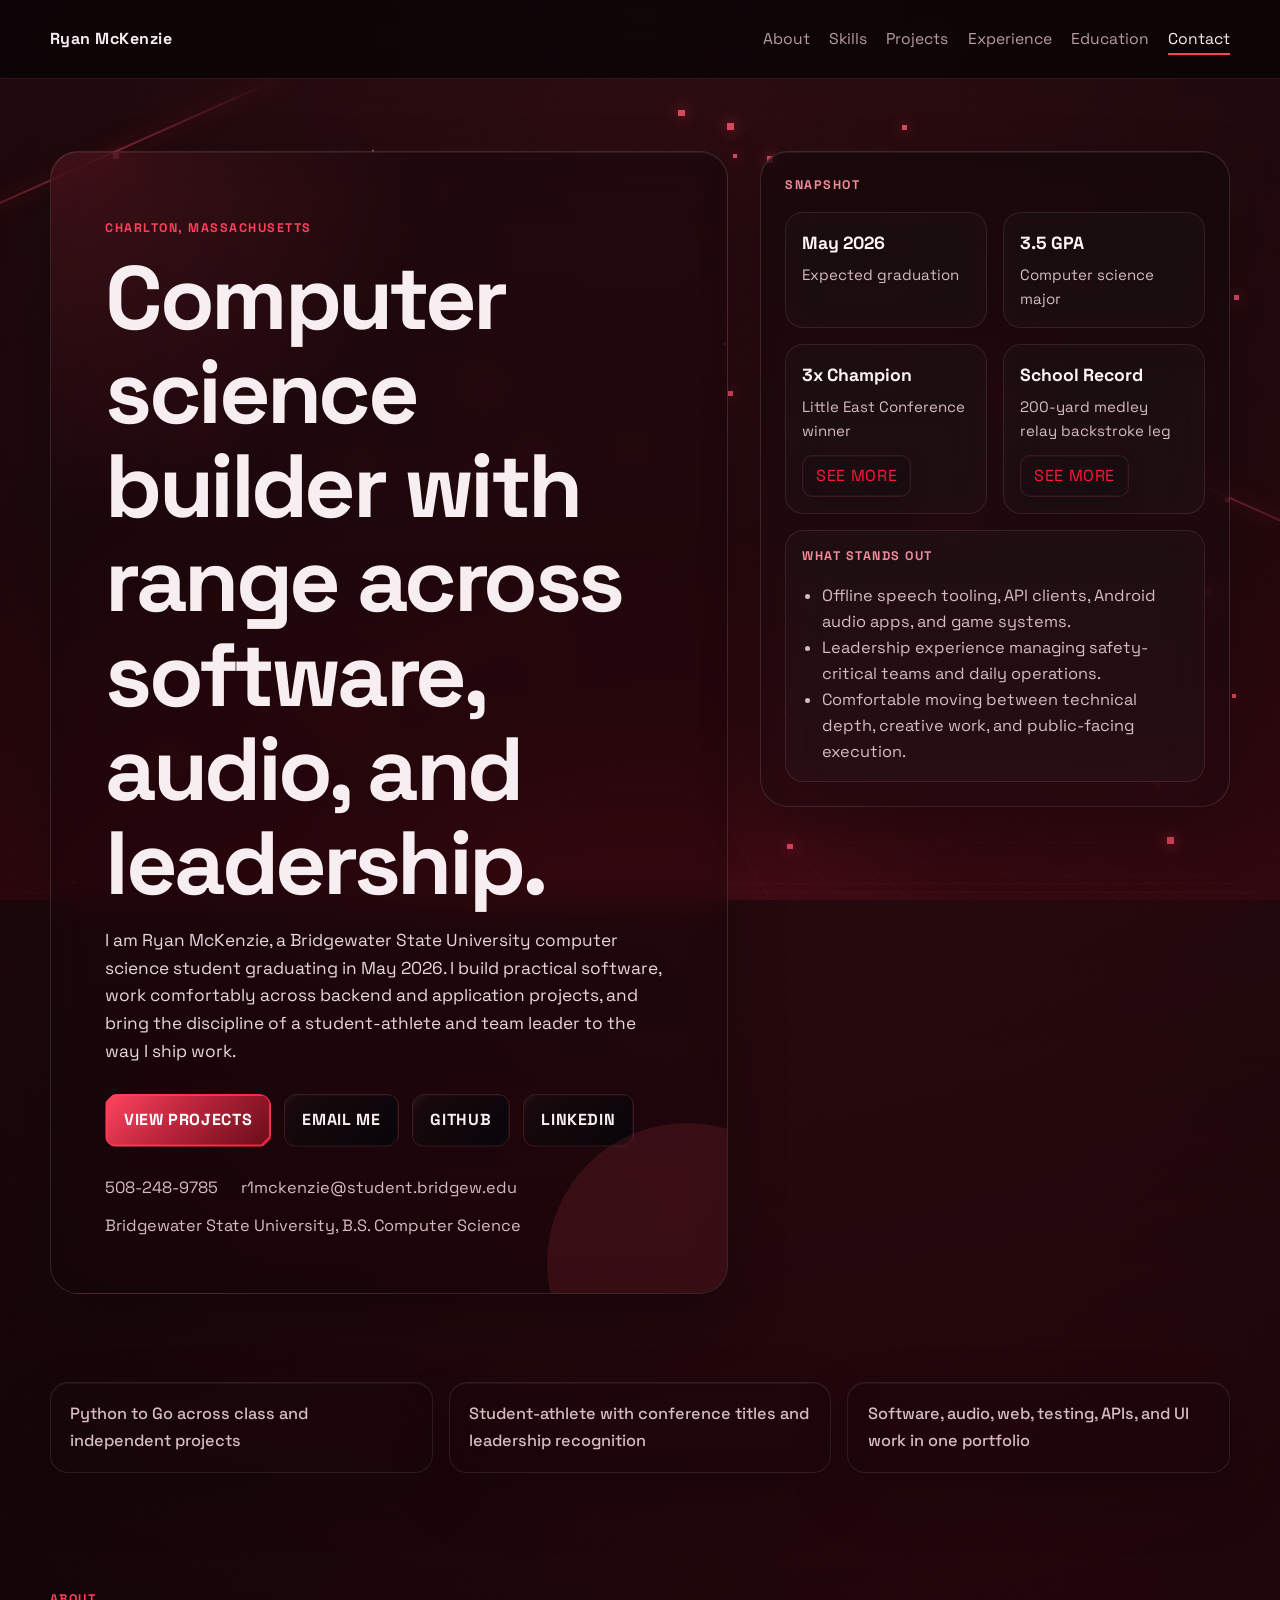
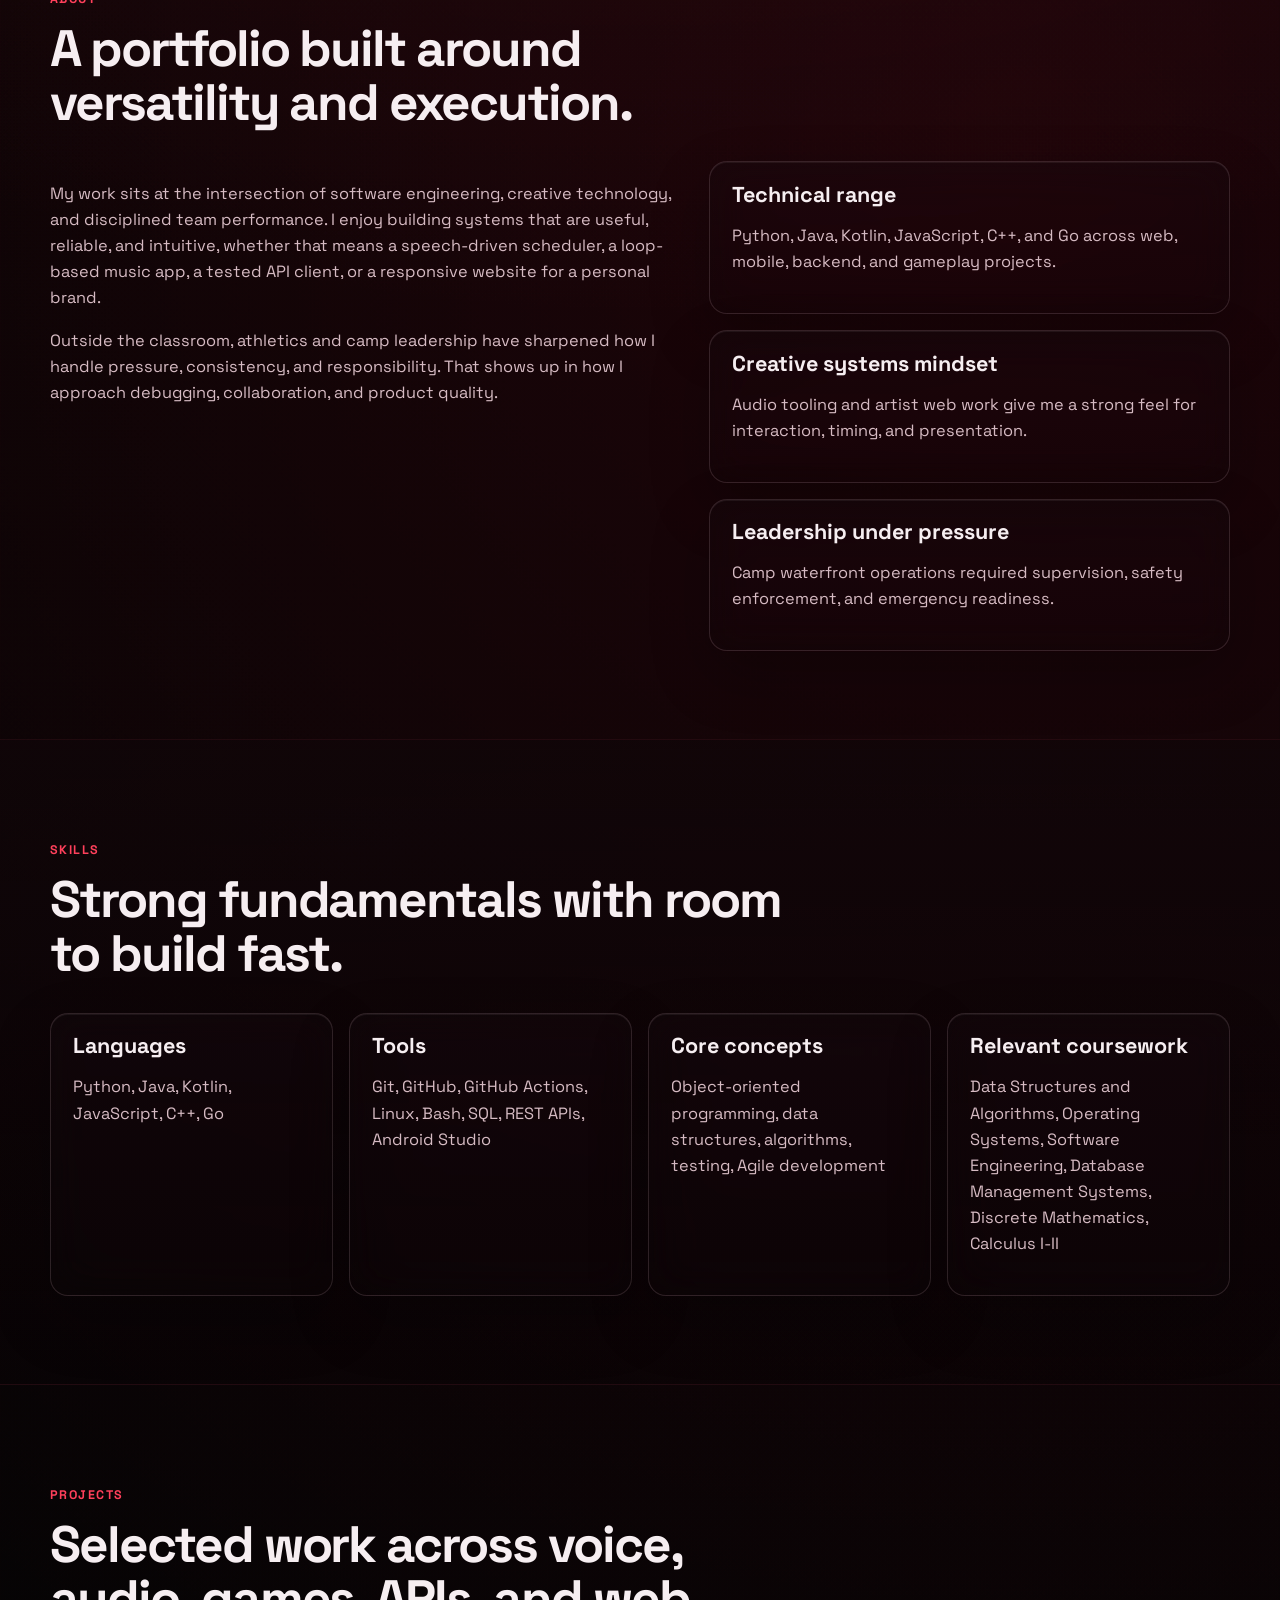
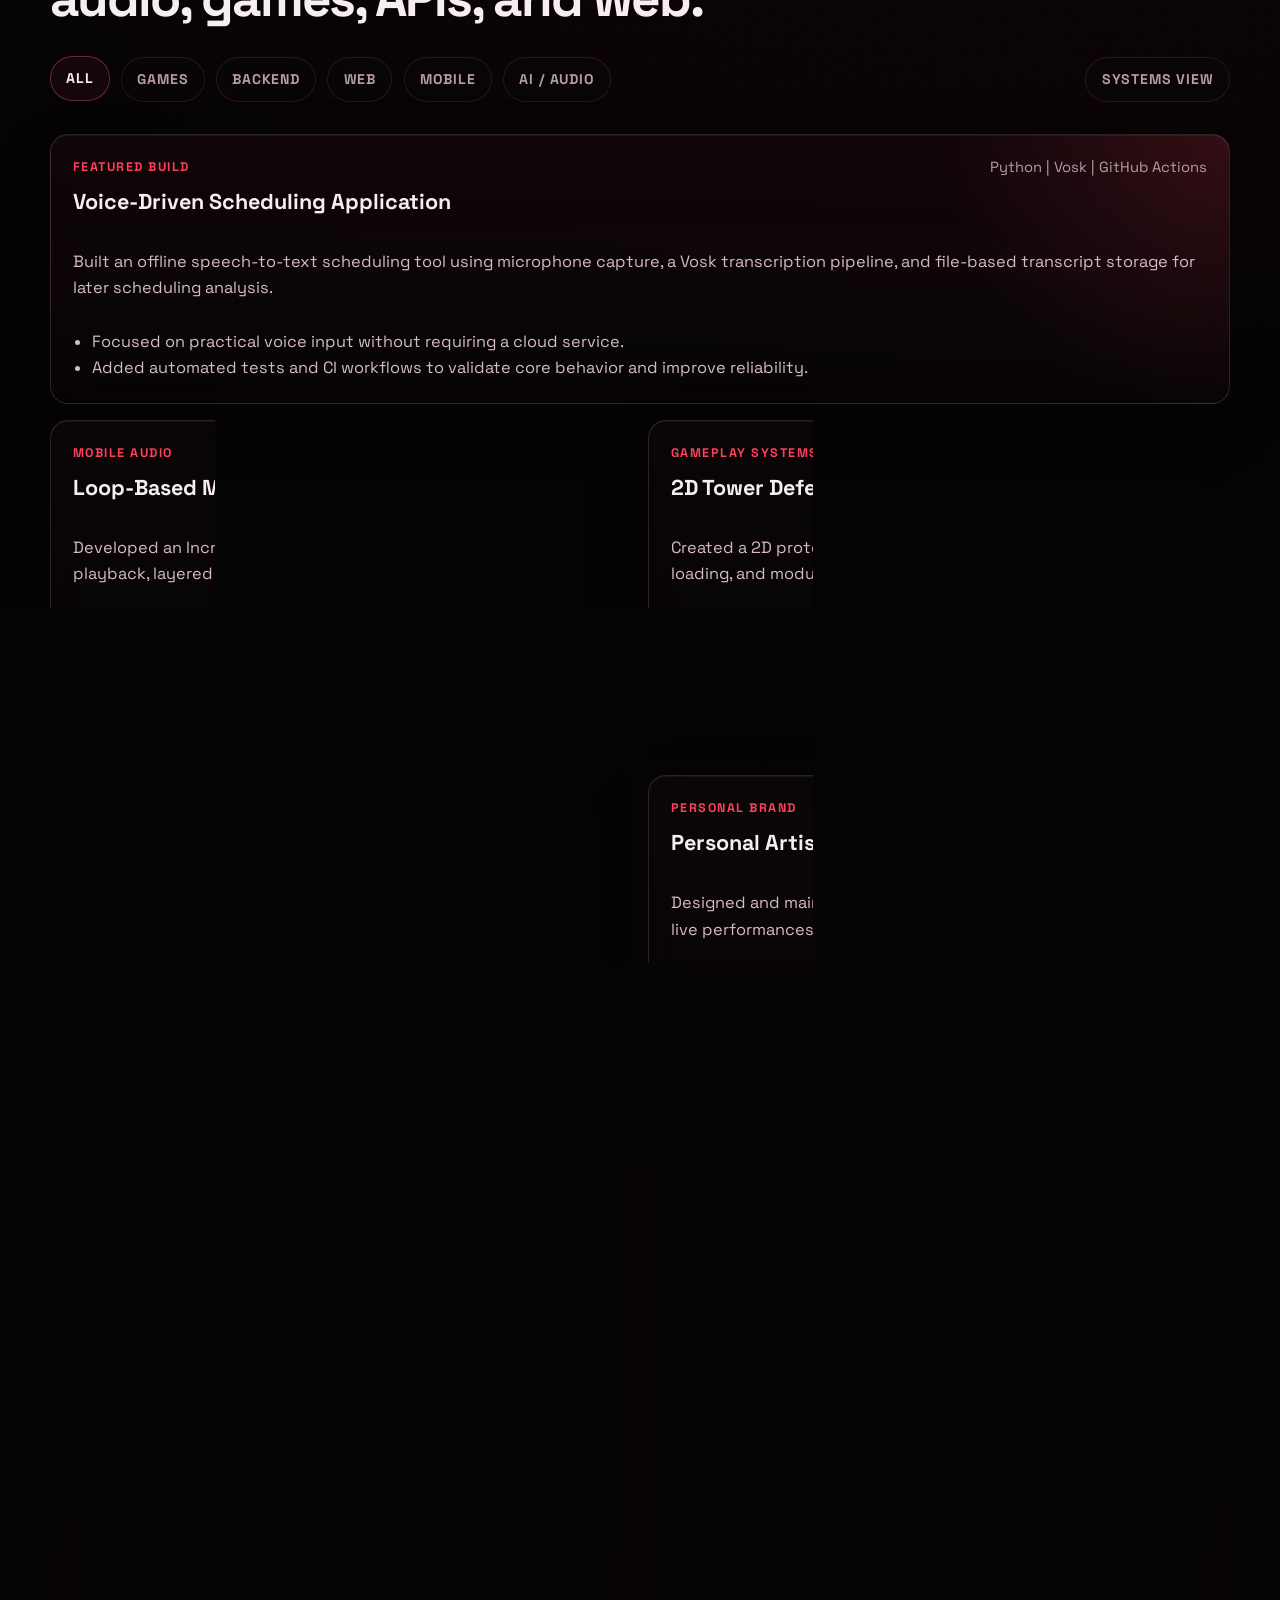
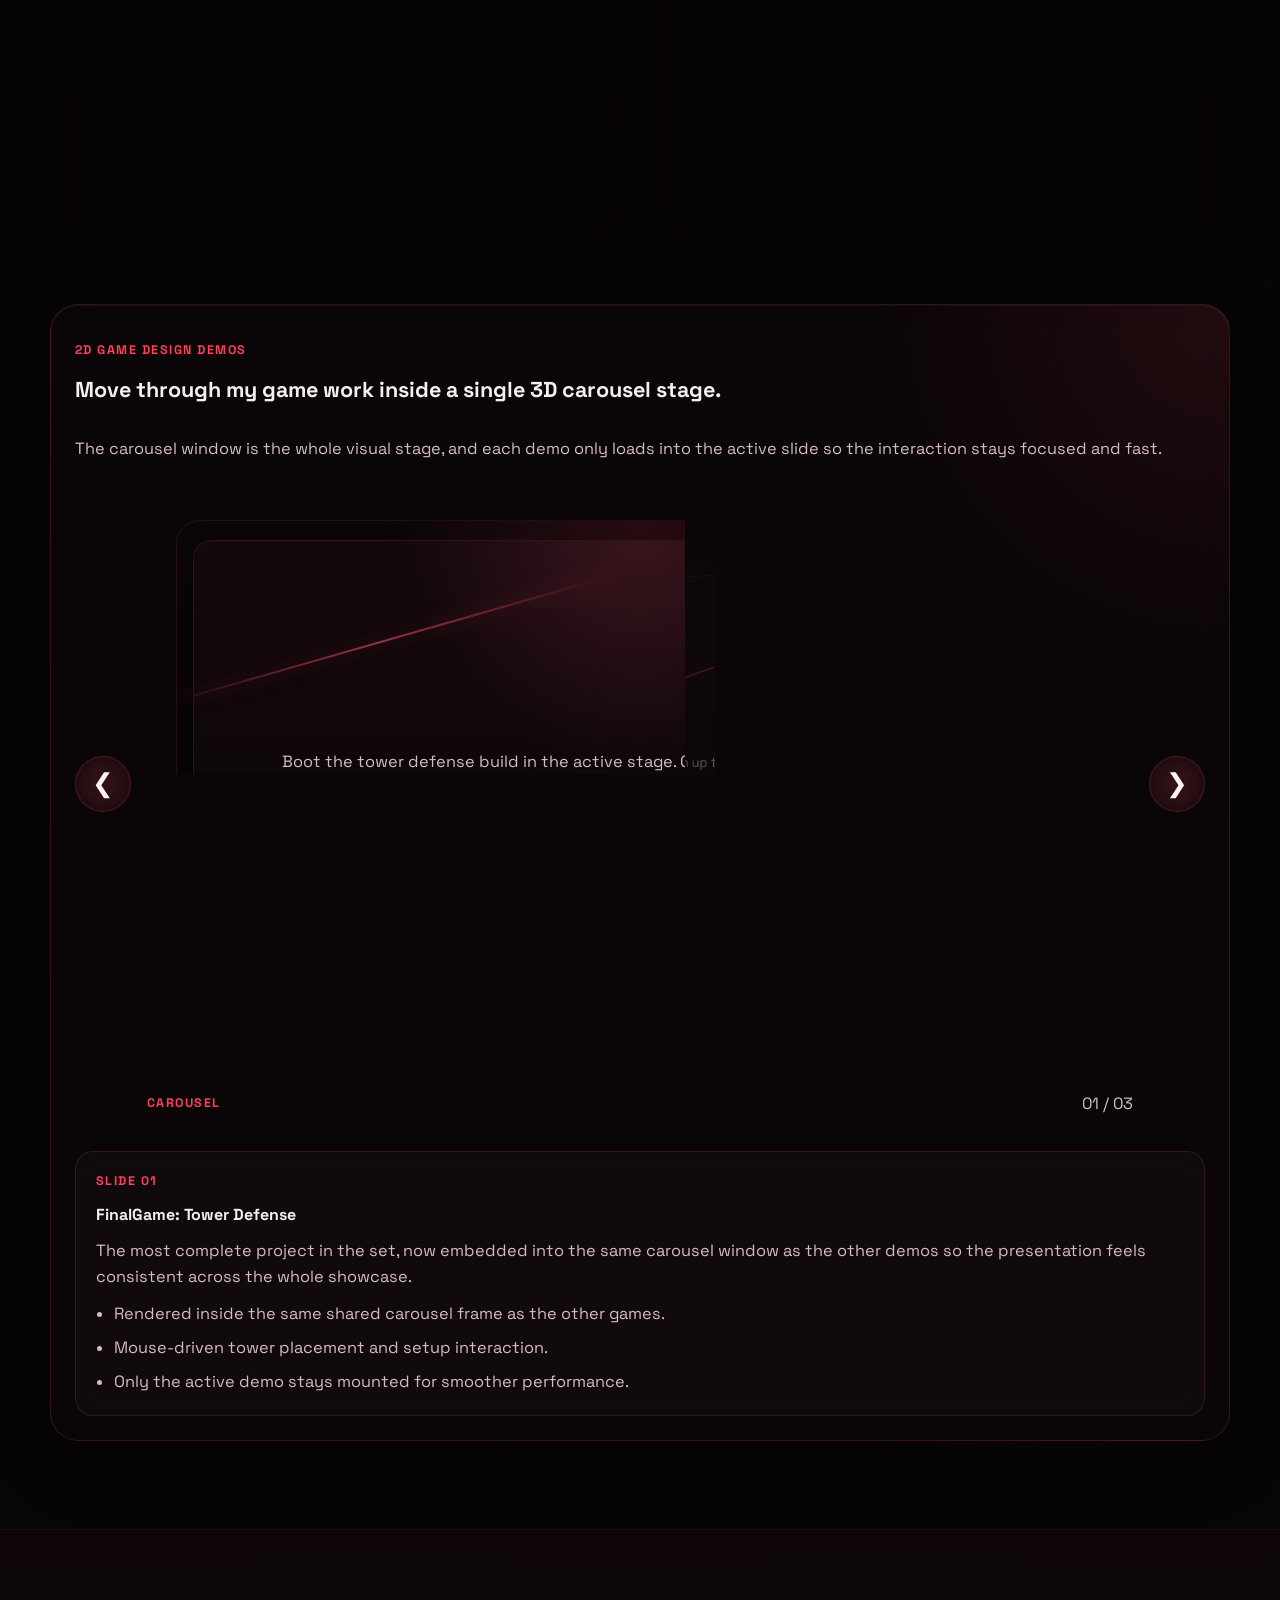
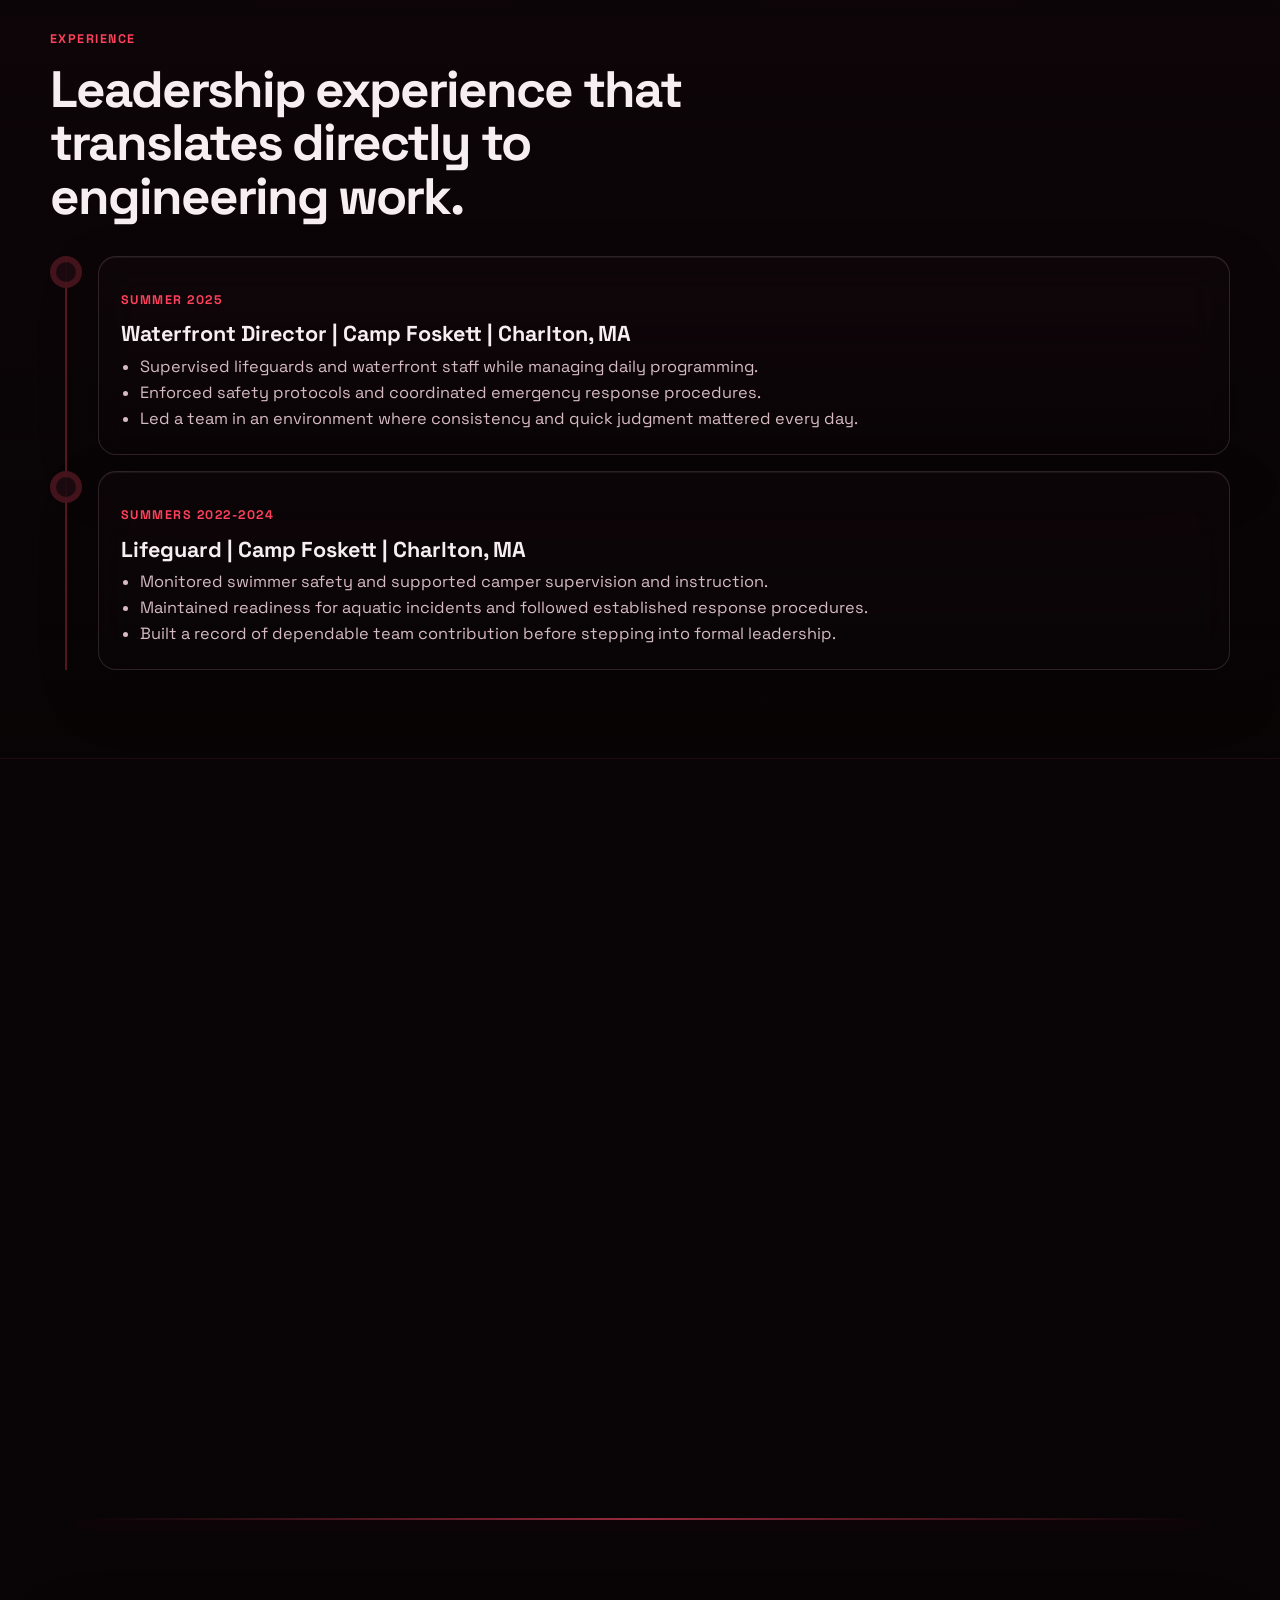
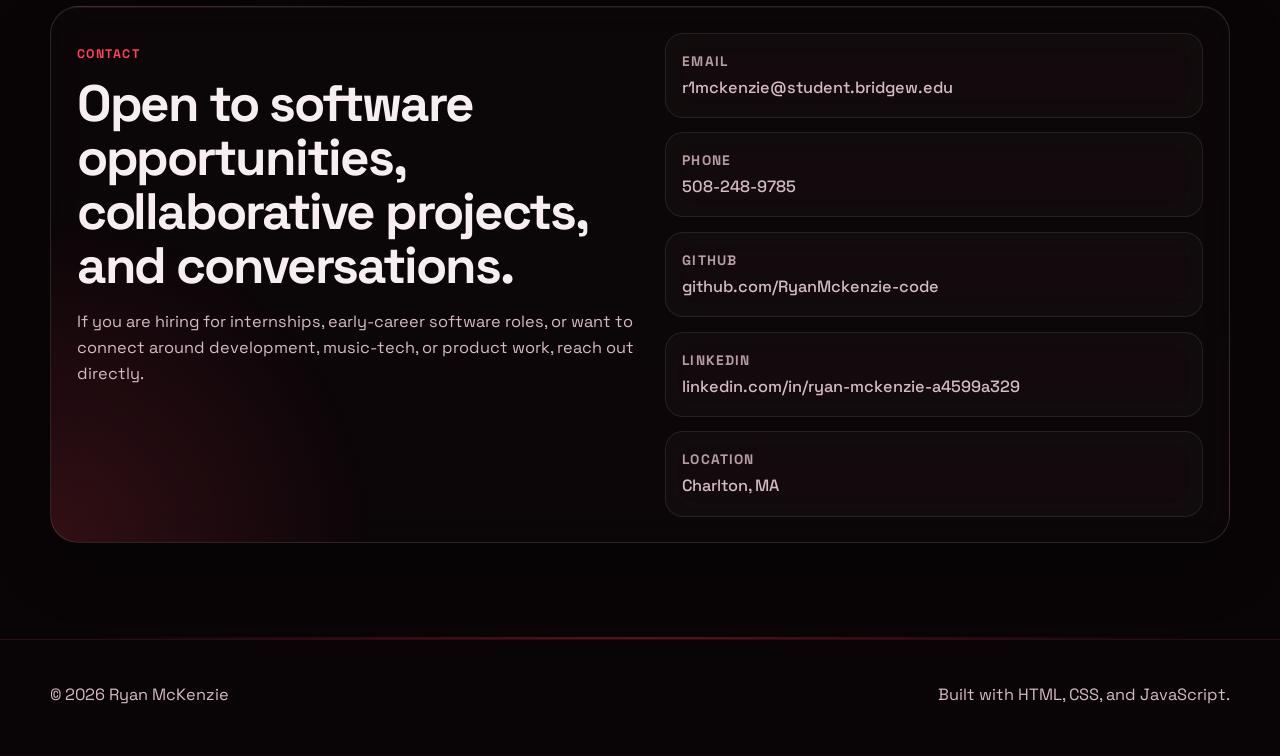
==== commit 849d0b1b: "changed the site to a more readable format, added video game carousel and swimming extension" ====
--- a/index.html
+++ b/index.html
@@ -397,14 +397,27 @@
             <p class="eyebrow">Projects</p>
             <h2>Selected work across voice, audio, games, APIs, and web.</h2>
           </div>
+          <div class="project-controls" data-reveal>
+            <div class="project-filter-group" aria-label="Project categories">
+              <button class="project-filter is-active" type="button" data-project-filter="all">All</button>
+              <button class="project-filter" type="button" data-project-filter="games">Games</button>
+              <button class="project-filter" type="button" data-project-filter="backend">Backend</button>
+              <button class="project-filter" type="button" data-project-filter="web">Web</button>
+              <button class="project-filter" type="button" data-project-filter="mobile">Mobile</button>
+              <button class="project-filter" type="button" data-project-filter="ai-audio">AI / Audio</button>
+            </div>
+            <button class="project-mode-toggle" type="button" data-systems-toggle aria-pressed="false">
+              Systems View
+            </button>
+          </div>
           <div class="projects-grid">
-            <article class="project-card project-card-featured" data-reveal>
+            <article class="project-card project-card-featured" data-project-category="ai-audio" data-reveal>
               <div class="project-topline">
                 <p class="project-kicker">Featured build</p>
                 <span class="project-stack">Python | Vosk | GitHub Actions</span>
               </div>
               <h3>Voice-Driven Scheduling Application</h3>
-              <p>
+              <p class="project-summary">
                 Built an offline speech-to-text scheduling tool using microphone capture, a Vosk transcription
                 pipeline, and file-based transcript storage for later scheduling analysis.
               </p>
@@ -412,15 +425,22 @@
                 <li>Focused on practical voice input without requiring a cloud service.</li>
                 <li>Added automated tests and CI workflows to validate core behavior and improve reliability.</li>
               </ul>
-            </article>
-
-            <article class="project-card" data-reveal>
+              <div class="project-system-panel">
+                <div><span>Stack</span><p>Python, Vosk, GitHub Actions</p></div>
+                <div><span>Role</span><p>Solo developer</p></div>
+                <div><span>Architecture</span><p>Microphone capture, offline transcription pipeline, transcript storage, CI validation.</p></div>
+                <div><span>Hardest problem</span><p>Keeping the speech workflow practical and local without leaning on cloud APIs.</p></div>
+                <div><span>Outcome</span><p>Produced a reliable offline scheduling prototype backed by tests and automated checks.</p></div>
+              </div>
+            </article>
+
+            <article class="project-card" data-project-category="mobile" data-reveal>
               <div class="project-topline">
                 <p class="project-kicker">Mobile audio</p>
                 <span class="project-stack">Kotlin | Android</span>
               </div>
               <h3>Loop-Based Music Mixer App</h3>
-              <p>
+              <p class="project-summary">
                 Developed an Incredibox-style mobile app with synchronized loop playback, layered audio mixing, and
                 real-time interaction controls.
               </p>
@@ -428,42 +448,47 @@
                 <li>Prioritized timing accuracy and seamless loop transitions.</li>
                 <li>Designed for responsive interaction and smooth music creation.</li>
               </ul>
-            </article>
-
-            <article class="project-card" data-reveal>
+              <div class="project-system-panel">
+                <div><span>Stack</span><p>Kotlin, Android Studio, mobile audio APIs</p></div>
+                <div><span>Role</span><p>Solo mobile developer</p></div>
+                <div><span>Architecture</span><p>Loop playback engine, layered mixer controls, touch-first interaction model.</p></div>
+                <div><span>Hardest problem</span><p>Maintaining synchronized playback while users layered sounds in real time.</p></div>
+                <div><span>Outcome</span><p>Built a mobile prototype focused on smooth loop timing and responsive music creation.</p></div>
+              </div>
+            </article>
+
+            <article class="project-card" data-project-category="games" data-reveal>
               <div class="project-topline">
                 <p class="project-kicker">Gameplay systems</p>
                 <span class="project-stack">Go | Ebitengine</span>
               </div>
               <h3>2D Tower Defense Game</h3>
-              <p>
+              <p class="project-summary">
                 Created a 2D prototype with rendering, input handling, asset loading, and modular gameplay systems.
               </p>
               <ul class="project-points">
                 <li>Implemented core mechanics for player and enemy behavior.</li>
                 <li>Structured the project for future expansion into full tower defense features.</li>
               </ul>
-                <div class="project-actions">
-                  <a class="inline-link" href="#tower-defense-demo">Play demo on this page</a>
-                  <button class="inline-link inline-button" type="button" data-demo-expand>Open expanded demo</button>
-                  <a
-                    class="inline-link"
-                    href="FinalGameDemo/index.html"
-                  target="_blank"
-                  rel="noopener noreferrer"
-                >
-                  Open standalone demo
-                </a>
-              </div>
-            </article>
-
-            <article class="project-card" data-reveal>
+              <div class="project-system-panel">
+                <div><span>Stack</span><p>Go, Ebitengine, WebAssembly demo pipeline</p></div>
+                <div><span>Role</span><p>Solo gameplay programmer</p></div>
+                <div><span>Architecture</span><p>Scene-based flow, rendering/input systems, modular game entities, browser export.</p></div>
+                <div><span>Hardest problem</span><p>Building the prototype as an extensible system instead of a one-off gameplay script.</p></div>
+                <div><span>Outcome</span><p>Delivered a playable browser demo with room to grow into a fuller tower defense build.</p></div>
+              </div>
+              <div class="project-actions">
+                <a class="inline-link" href="#tower-defense-demo">Play demo on this page</a>
+              </div>
+            </article>
+
+            <article class="project-card" data-project-category="backend" data-reveal>
               <div class="project-topline">
                 <p class="project-kicker">API integration</p>
                 <span class="project-stack">Python | REST APIs</span>
               </div>
               <h3>Room Booking API Client</h3>
-              <p>
+              <p class="project-summary">
                 Implemented authentication, room retrieval, and reservation flows against a room-reservation server
                 API.
               </p>
@@ -471,15 +496,22 @@
                 <li>Covered success and failure scenarios with tests.</li>
                 <li>Focused on accurate response handling and robust request flows.</li>
               </ul>
-            </article>
-
-            <article class="project-card" data-reveal>
+              <div class="project-system-panel">
+                <div><span>Stack</span><p>Python, REST APIs, test coverage</p></div>
+                <div><span>Role</span><p>Solo API developer</p></div>
+                <div><span>Architecture</span><p>Authentication flow, room retrieval, reservation requests, error-path validation.</p></div>
+                <div><span>Hardest problem</span><p>Making success and failure handling consistent across multiple API interactions.</p></div>
+                <div><span>Outcome</span><p>Produced a tested client that handled booking flows and edge cases cleanly.</p></div>
+              </div>
+            </article>
+
+            <article class="project-card" data-project-category="web" data-reveal>
               <div class="project-topline">
                 <p class="project-kicker">Personal brand</p>
                 <span class="project-stack">HTML | CSS | JavaScript</span>
               </div>
               <h3>Personal Artist Website</h3>
-              <p>
+              <p class="project-summary">
                 Designed and maintained a responsive website for music releases, live performances, branding, and
                 digital promotion.
               </p>
@@ -487,6 +519,13 @@
                 <li>Balanced design, storytelling, and technical implementation.</li>
                 <li>Used the site as a platform for brand identity and audience communication.</li>
               </ul>
+              <div class="project-system-panel">
+                <div><span>Stack</span><p>HTML, CSS, JavaScript</p></div>
+                <div><span>Role</span><p>Designer and frontend developer</p></div>
+                <div><span>Architecture</span><p>Responsive landing structure, music-release content blocks, promo-focused navigation.</p></div>
+                <div><span>Hardest problem</span><p>Balancing branding, storytelling, and clear calls to action without cluttering the site.</p></div>
+                <div><span>Outcome</span><p>Shipped a live artist site that supports releases, performances, and audience-facing branding.</p></div>
+              </div>
               <div class="project-actions">
                 <a
                   class="inline-link"
@@ -496,6 +535,48 @@
                 >
                   Visit ryanmckenziemusic.com
                 </a>
+              </div>
+            </article>
+
+            <article class="project-card" data-project-category="backend" data-reveal>
+              <div class="project-topline">
+                <p class="project-kicker">Team development</p>
+                <span class="project-stack">Python | SQL | TMDB API</span>
+              </div>
+              <h3>Movie Recommendation Web Application</h3>
+              <p class="project-summary">
+                Built backend features in a Scrum team using API data and SQL-backed user preferences to support movie
+                recommendations.
+              </p>
+              <ul class="project-points">
+                <li>Worked within a collaborative software engineering workflow.</li>
+                <li>Connected API inputs with persistence and recommendation features.</li>
+              </ul>
+              <div class="project-system-panel">
+                <div><span>Stack</span><p>Python, SQL, TMDB API</p></div>
+                <div><span>Role</span><p>Backend contributor on a Scrum team</p></div>
+                <div><span>Architecture</span><p>External API ingestion, SQL-backed preferences, team-built recommendation features.</p></div>
+                <div><span>Hardest problem</span><p>Connecting third-party movie data with stored user preferences inside a collaborative workflow.</p></div>
+                <div><span>Outcome</span><p>Delivered backend recommendation features as part of a team software engineering project.</p></div>
+              </div>
+            </article>
+
+            <article class="project-card project-card-preview" data-project-category="web" data-reveal>
+              <div class="project-topline">
+                <p class="project-kicker">Live preview</p>
+                <span class="project-stack">Web experience</span>
+              </div>
+              <h3>RyanMcKenzieMusic.com Preview</h3>
+              <p class="project-summary">
+                A live hover preview of the artist website, surfaced as its own panel so the web work reads as a
+                stronger visual project inside both the full view and the web filter.
+              </p>
+              <div class="project-system-panel">
+                <div><span>Stack</span><p>HTML, CSS, JavaScript</p></div>
+                <div><span>Role</span><p>Frontend designer and builder</p></div>
+                <div><span>Architecture</span><p>Responsive promo site with release content, performance info, and branded layout blocks.</p></div>
+                <div><span>Hardest problem</span><p>Turning an artist brand into a site that still feels clear and usable under live content changes.</p></div>
+                <div><span>Outcome</span><p>Created a public-facing music website that supports brand identity and audience engagement.</p></div>
               </div>
               <div class="site-preview-card">
                 <div class="site-preview-header">
@@ -516,158 +597,143 @@
                   ></iframe>
                 </div>
                 <p class="site-preview-note">
-                  Hover or focus this card for a live preview. If your browser blocks the external frame, use the link
-                  above.
+                  Hover or focus this card for a live preview. If your browser blocks the external frame, use the main
+                  project link.
                 </p>
               </div>
-            </article>
-
-            <article class="project-card" data-reveal>
-              <div class="project-topline">
-                <p class="project-kicker">Team development</p>
-                <span class="project-stack">Python | SQL | TMDB API</span>
-              </div>
-              <h3>Movie Recommendation Web Application</h3>
-              <p>
-                Built backend features in a Scrum team using API data and SQL-backed user preferences to support movie
-                recommendations.
-              </p>
-              <ul class="project-points">
-                <li>Worked within a collaborative software engineering workflow.</li>
-                <li>Connected API inputs with persistence and recommendation features.</li>
-              </ul>
             </article>
           </div>
 
             <section class="demo-section" id="tower-defense-demo" data-reveal>
               <div class="demo-copy">
-                <p class="eyebrow">Playable Demo</p>
-                <h3>Play the tower defense prototype directly in the portfolio.</h3>
+                <p class="eyebrow">2D Game Design Demos</p>
+                <h3>Move through my game work inside a single 3D carousel stage.</h3>
                 <p>
-                  This browser build is compiled from the Go codebase with WebAssembly, so visitors can interact with a
-                  real version of the project instead of just reading a summary.
+                  The carousel window is the whole visual stage, and each demo only loads into the active slide so the
+                  interaction stays focused and fast.
                 </p>
-                <div class="demo-actions">
-                  <button class="btn btn-primary" type="button" data-demo-expand>Launch expanded view</button>
-                  <a class="btn btn-secondary" href="FinalGameDemo/index.html" target="_blank" rel="noopener noreferrer">
-                    Open in new tab
-                  </a>
-                </div>
-              </div>
-              <div class="demo-frame-shell" data-demo-runtime="tower-defense">
-                <div class="demo-runtime-placeholder">
-                  <p class="eyebrow">Performance Mode</p>
-                  <h4>Load the tower defense demo only when you want to play it.</h4>
-                  <p>Only one live demo runs at a time on the page, so the active game gets the full browser budget.</p>
-                  <div class="demo-runtime-actions">
-                    <button class="btn btn-primary" type="button" data-demo-launch>Play in portfolio</button>
+              </div>
+              <div class="demo-carousel" data-demo-carousel>
+                <button class="demo-carousel-arrow demo-carousel-arrow-left" type="button" aria-label="Previous demo" data-demo-prev>
+                  &#10094;
+                </button>
+                <div class="demo-carousel-viewport">
+                  <div class="demo-carousel-track" aria-live="polite">
+                    <article class="demo-slide is-active" data-demo-slide>
+                      <div class="demo-window-frame">
+                        <div class="demo-window-inner demo-window-inner-final">
+                          <div class="mini-demo-shell" data-demo-runtime="tower-defense">
+                            <div class="mini-demo-placeholder">
+                              <p>Boot the tower defense build in the active stage. Other demos stand down automatically.</p>
+                              <button class="btn btn-primary" type="button" data-demo-launch>Launch Demo</button>
+                            </div>
+                            <iframe
+                              class="mini-demo-frame"
+                              data-demo-src="FinalGameDemo/index.html?embed=1"
+                              title="Playable tower defense demo"
+                              loading="lazy"
+                              allow="autoplay"
+                            ></iframe>
+                          </div>
+                        </div>
+                      </div>
+                    </article>
+
+                    <article class="demo-slide" data-demo-slide>
+                      <div class="demo-window-frame">
+                        <div class="demo-window-inner demo-window-inner-arcade">
+                          <div class="mini-demo-shell" data-demo-runtime="asteroid-dodge">
+                            <div class="mini-demo-placeholder">
+                              <p>Spin up the asteroid run in the active stage. Other demos stand down automatically.</p>
+                              <button class="btn btn-primary" type="button" data-demo-launch>Launch Demo</button>
+                            </div>
+                            <iframe
+                              class="mini-demo-frame"
+                              data-demo-src="programProject1Demo/index.html?embed=1"
+                              title="Playable asteroid dodge demo"
+                              loading="lazy"
+                              allow="autoplay"
+                            ></iframe>
+                          </div>
+                        </div>
+                      </div>
+                    </article>
+
+                    <article class="demo-slide" data-demo-slide>
+                      <div class="demo-window-frame">
+                        <div class="demo-window-inner demo-window-inner-square">
+                          <div class="mini-demo-shell" data-demo-runtime="tuna-cat">
+                            <div class="mini-demo-placeholder">
+                              <p>Drop into Tuna Cat in the active stage. Other demos stand down automatically.</p>
+                              <button class="btn btn-primary" type="button" data-demo-launch>Launch Demo</button>
+                            </div>
+                            <iframe
+                              class="mini-demo-frame"
+                              data-demo-src="programProject2Demo/index.html?embed=1"
+                              title="Playable tuna cat demo"
+                              loading="lazy"
+                              allow="autoplay"
+                            ></iframe>
+                          </div>
+                        </div>
+                      </div>
+                    </article>
                   </div>
                 </div>
-                <iframe
-                  class="demo-frame"
-                  data-demo-src="FinalGameDemo/index.html?embed=1"
-                  title="Playable FinalGame tower defense demo"
-                  loading="lazy"
-                  allow="autoplay"
-                ></iframe>
-              </div>
-              <details class="more-demos" data-extra-demos>
-                <summary>See more demos I made in 2D Game Design</summary>
-                <div class="more-demos-grid">
-                  <article class="mini-demo-card">
-                    <div class="mini-demo-copy">
-                      <p class="eyebrow">Program Project 1</p>
-                      <h4>Asteroid Dodge</h4>
-                      <p>
-                        Pilot a spaceship, dodge incoming asteroids, and clear paths with timed shots in this arcade
-                        prototype.
-                      </p>
-                      <div class="mini-demo-actions">
-                        <a
-                          class="btn btn-secondary"
-                          href="programProject1Demo/index.html"
-                          target="_blank"
-                          rel="noopener noreferrer"
-                        >
-                          Open in new tab
-                        </a>
-                      </div>
-                    </div>
-                    <div class="mini-demo-shell mini-demo-shell-wide" data-demo-runtime="asteroid-dodge">
-                      <div class="mini-demo-placeholder">
-                        <p>Load this demo when you want to play it. Other embedded demos will pause.</p>
-                        <button class="btn btn-primary" type="button" data-demo-launch>Play this demo</button>
-                      </div>
-                      <iframe
-                        class="mini-demo-frame"
-                        data-demo-src="programProject1Demo/index.html?embed=1"
-                        title="Playable asteroid dodge demo"
-                        loading="lazy"
-                        allow="autoplay"
-                      ></iframe>
-                    </div>
-                  </article>
-
-                  <article class="mini-demo-card">
-                    <div class="mini-demo-copy">
-                      <p class="eyebrow">Program Project 2</p>
-                      <h4>Tuna Cat</h4>
-                      <p>
-                        Explore the map as a cat, collect the right cans, avoid the bad pickups, and unlock the portal
-                        to the second stage.
-                      </p>
-                      <div class="mini-demo-actions">
-                        <a
-                          class="btn btn-secondary"
-                          href="programProject2Demo/index.html"
-                          target="_blank"
-                          rel="noopener noreferrer"
-                        >
-                          Open in new tab
-                        </a>
-                      </div>
-                    </div>
-                    <div class="mini-demo-shell mini-demo-shell-square" data-demo-runtime="tuna-cat">
-                      <div class="mini-demo-placeholder">
-                        <p>Load this demo when you want to play it. Other embedded demos will pause.</p>
-                        <button class="btn btn-primary" type="button" data-demo-launch>Play this demo</button>
-                      </div>
-                      <iframe
-                        class="mini-demo-frame"
-                        data-demo-src="programProject2Demo/index.html?embed=1"
-                        title="Playable tuna cat demo"
-                        loading="lazy"
-                        allow="autoplay"
-                      ></iframe>
-                    </div>
-                  </article>
+                <button class="demo-carousel-arrow demo-carousel-arrow-right" type="button" aria-label="Next demo" data-demo-next>
+                  &#10095;
+                </button>
+                <div class="demo-carousel-status">
+                  <p class="eyebrow">Carousel</p>
+                  <p><span data-demo-current>01</span> / <span data-demo-total>03</span></p>
                 </div>
-              </details>
-              </section>
+              </div>
+              <div class="demo-detail-panels">
+                <article class="demo-detail-panel is-active" data-demo-detail>
+                  <p class="eyebrow">Slide 01</p>
+                  <h4>FinalGame: Tower Defense</h4>
+                  <p>
+                    The most complete project in the set, now embedded into the same carousel window as the other
+                    demos so the presentation feels consistent across the whole showcase.
+                  </p>
+                  <ul class="demo-feature-list">
+                    <li>Rendered inside the same shared carousel frame as the other games.</li>
+                    <li>Mouse-driven tower placement and setup interaction.</li>
+                    <li>Only the active demo stays mounted for smoother performance.</li>
+                  </ul>
+                </article>
+
+                <article class="demo-detail-panel" data-demo-detail>
+                  <p class="eyebrow">Slide 02</p>
+                  <h4>Program Project 1: Asteroid Dodge</h4>
+                  <p>
+                    A tighter arcade-style prototype with ship movement, shooting, score tracking, and constant pressure
+                    from falling asteroids.
+                  </p>
+                  <ul class="demo-feature-list">
+                    <li>Embedded directly into the active carousel stage.</li>
+                    <li>Optimized to run at a fixed internal resolution in the browser.</li>
+                    <li>Only the active demo stays mounted for smoother performance.</li>
+                  </ul>
+                </article>
+
+                <article class="demo-detail-panel" data-demo-detail>
+                  <p class="eyebrow">Slide 03</p>
+                  <h4>Program Project 2: Tuna Cat</h4>
+                  <p>
+                    A playful map-based prototype where the player collects the right items, avoids failure states, and
+                    unlocks progression into a second area.
+                  </p>
+                  <ul class="demo-feature-list">
+                    <li>Square stage to match the game’s native composition.</li>
+                    <li>Portal progression and item collection structure.</li>
+                    <li>Rendered in the same wheel carousel system as the other demos.</li>
+                  </ul>
+                </article>
+              </div>
+            </section>
             </div>
           </section>
-
-        <div class="demo-modal" id="demo-modal" aria-hidden="true">
-          <div class="demo-modal-backdrop" data-demo-close></div>
-          <div class="demo-modal-dialog" role="dialog" aria-modal="true" aria-labelledby="demo-modal-title">
-            <div class="demo-modal-topbar">
-              <div>
-                <p class="eyebrow">Expanded Demo</p>
-                <h3 id="demo-modal-title">FinalGame: Tower Defense</h3>
-              </div>
-              <button class="demo-modal-close" type="button" aria-label="Close expanded demo" data-demo-close>
-                Close
-              </button>
-            </div>
-            <iframe
-              class="demo-modal-frame"
-              data-demo-src="FinalGameDemo/index.html?embed=1"
-              title="Expanded playable FinalGame tower defense demo"
-              loading="lazy"
-              allow="autoplay"
-            ></iframe>
-          </div>
-        </div>
 
         <section id="experience" class="section section-tinted">
           <div class="container section-shell">
@@ -768,29 +834,29 @@
                 </article>
 
                 <article class="media-card">
+                  <div class="media-card-player">
+                    <video controls preload="metadata" playsinline>
+                      <source src="Media/200yrdMedleyRelayRecord.mov" type="video/quicktime" />
+                      Your browser could not play this video inline. Use the link above to open it directly.
+                    </video>
+                  </div>
                   <div class="media-card-copy">
                     <p class="card-label">Featured clip</p>
                     <h4>200-yard medley relay school record</h4>
-                  <p>
-                    Bridgewater State relay performance with the record-setting team and your backstroke leg in the
-                    race.
-                  </p>
-                  <a
-                    class="inline-link"
-                    href="Media/200yrdMedleyRelayRecord.mov"
-                    target="_blank"
-                    rel="noopener noreferrer"
-                  >
-                    Open video in a new tab
-                  </a>
-                </div>
-                <div class="media-card-player">
-                  <video controls preload="metadata" playsinline>
-                    <source src="Media/200yrdMedleyRelayRecord.mov" type="video/quicktime" />
-                    Your browser could not play this video inline. Use the link above to open it directly.
-                  </video>
-                </div>
-              </article>
+                    <p>
+                      Bridgewater State relay performance with the record-setting team and your backstroke leg in the
+                      race.
+                    </p>
+                    <a
+                      class="inline-link"
+                      href="Media/200yrdMedleyRelayRecord.mov"
+                      target="_blank"
+                      rel="noopener noreferrer"
+                    >
+                      Open video in a new tab
+                    </a>
+                  </div>
+                </article>
 
                 <div class="media-gallery-grid">
                   <article class="media-gallery-card">
--- a/style.css
+++ b/style.css
@@ -3,6 +3,9 @@
   --bg-strong: #0a0708;
   --surface: rgba(16, 8, 11, 0.82);
   --surface-strong: rgba(28, 11, 16, 0.94);
+  --glass-border: rgba(255, 214, 223, 0.14);
+  --glass-highlight: rgba(255, 255, 255, 0.06);
+  --glass-blur: 18px;
   --panel: #0b090a;
   --panel-soft: #190d11;
   --text: #f6eef1;
@@ -248,19 +251,63 @@
 
 .menu-toggle {
   display: none;
-  border: 1px solid var(--border);
-  border-radius: 999px;
-  padding: 0.65rem 1rem;
-  background: rgba(20, 10, 14, 0.9);
+  position: relative;
+  overflow: hidden;
+  border: 1px solid rgba(255, 84, 113, 0.22);
+  border-radius: 12px;
+  padding: 0.7rem 1.05rem;
+  background:
+    linear-gradient(135deg, rgba(28, 10, 16, 0.9), rgba(11, 6, 9, 0.95));
+  box-shadow:
+    inset 0 0 0 1px rgba(255, 255, 255, 0.03),
+    0 10px 22px rgba(0, 0, 0, 0.22);
   color: var(--text);
   font: inherit;
+  font-weight: 700;
+  letter-spacing: 0.05em;
+  text-transform: uppercase;
 }
 
 .section {
+  position: relative;
+  overflow: clip;
   padding: 5.5rem 0;
 }
 
+.section::before,
+.section::after {
+  content: "";
+  position: absolute;
+  left: 6%;
+  right: 6%;
+  height: 2px;
+  pointer-events: none;
+  opacity: 0;
+  transition: opacity 0.45s ease, transform 0.55s ease;
+}
+
+.section::before {
+  top: 0;
+  background: linear-gradient(90deg, transparent, rgba(255, 72, 101, 0.68), transparent);
+  transform: translateX(-10%) rotate(-2deg);
+  box-shadow: 0 0 18px rgba(255, 55, 90, 0.4);
+}
+
+.section::after {
+  bottom: 0;
+  background: linear-gradient(90deg, transparent, rgba(255, 30, 67, 0.42), transparent);
+  transform: translateX(10%) rotate(2deg);
+}
+
+.section.is-current::before,
+.section.is-current::after {
+  opacity: 0.85;
+  transform: translateX(0) rotate(0deg);
+}
+
 .section-shell {
+  position: relative;
+  z-index: 1;
   display: grid;
   gap: 2rem;
 }
@@ -340,8 +387,12 @@
 .education-card,
 .honors-card,
 .contact-shell {
-  border: 1px solid var(--border);
-  box-shadow: var(--shadow);
+  border: 1px solid var(--glass-border);
+  box-shadow:
+    0 24px 60px rgba(0, 0, 0, 0.24),
+    inset 0 1px 0 var(--glass-highlight);
+  backdrop-filter: blur(var(--glass-blur)) saturate(135%);
+  -webkit-backdrop-filter: blur(var(--glass-blur)) saturate(135%);
 }
 
 .hero-copy {
@@ -350,8 +401,8 @@
   border-radius: var(--radius-lg);
   overflow: hidden;
   background:
-    radial-gradient(circle at top left, rgba(255, 64, 91, 0.16), transparent 28%),
-    linear-gradient(180deg, rgba(16, 8, 11, 0.88), rgba(10, 6, 8, 0.96));
+    radial-gradient(circle at top left, rgba(255, 64, 91, 0.15), transparent 28%),
+    linear-gradient(180deg, rgba(16, 8, 11, 0.52), rgba(10, 6, 8, 0.36));
 }
 
 .hero-copy::after {
@@ -379,32 +430,84 @@
 }
 
 .btn {
+  position: relative;
+  overflow: hidden;
+  isolation: isolate;
   display: inline-flex;
   align-items: center;
   justify-content: center;
   min-height: 46px;
-  padding: 0.8rem 1.1rem;
-  border-radius: 999px;
+  padding: 0.78rem 1.1rem;
+  border: 1px solid rgba(255, 84, 113, 0.2);
+  border-radius: 12px;
   text-decoration: none;
   font-weight: 700;
-  transition: transform 0.2s ease, box-shadow 0.2s ease, background 0.2s ease;
+  letter-spacing: 0.04em;
+  text-transform: uppercase;
+  box-shadow:
+    inset 0 0 0 1px rgba(255, 255, 255, 0.03),
+    0 12px 24px rgba(0, 0, 0, 0.2);
+  clip-path: polygon(8px 0, 100% 0, 100% calc(100% - 8px), calc(100% - 8px) 100%, 0 100%, 0 8px);
+  transition:
+    transform 0.18s ease,
+    box-shadow 0.2s ease,
+    background 0.2s ease,
+    border-color 0.2s ease;
+}
+
+.btn::before {
+  content: "";
+  position: absolute;
+  inset: 1px;
+  z-index: -2;
+  clip-path: inherit;
+  background:
+    linear-gradient(135deg, rgba(28, 10, 16, 0.94), rgba(10, 6, 9, 0.96));
+}
+
+.btn::after {
+  content: "";
+  position: absolute;
+  inset: -30%;
+  z-index: -1;
+  background: linear-gradient(120deg, transparent 34%, rgba(255, 145, 165, 0.16) 50%, transparent 66%);
+  transform: translateX(-55%) skewX(-18deg);
+  transition: transform 0.28s ease;
 }
 
 .btn:hover,
 .btn:focus-visible {
-  transform: translateY(-2px);
-  box-shadow: 0 12px 24px rgba(255, 31, 67, 0.16);
+  transform: translateY(-1px);
+  border-color: rgba(255, 112, 138, 0.34);
+  box-shadow:
+    inset 0 0 0 1px rgba(255, 255, 255, 0.05),
+    0 0 14px rgba(255, 55, 90, 0.12),
+    0 14px 28px rgba(0, 0, 0, 0.24);
+}
+
+.btn:hover::after,
+.btn:focus-visible::after {
+  transform: translateX(55%) skewX(-18deg);
 }
 
 .btn-primary {
   color: #fff;
-  background: linear-gradient(135deg, var(--accent), var(--accent-strong));
+  text-shadow: 0 0 6px rgba(255, 255, 255, 0.1);
+}
+
+.btn-primary::before {
+  background:
+    linear-gradient(135deg, rgba(255, 82, 112, 0.22), rgba(88, 14, 24, 0.9)),
+    linear-gradient(135deg, var(--accent), var(--accent-strong));
 }
 
 .btn-secondary {
   color: var(--text);
-  background: rgba(18, 9, 12, 0.88);
-  border: 1px solid rgba(255, 84, 113, 0.2);
+}
+
+.btn-secondary::before {
+  background:
+    linear-gradient(135deg, rgba(26, 9, 15, 0.94), rgba(8, 5, 8, 0.98));
 }
 
 .hero-contact {
@@ -424,8 +527,8 @@
 .hero-panel {
   color: #f7eef1;
   background:
-    linear-gradient(180deg, rgba(10, 8, 9, 0.98), rgba(28, 11, 16, 0.98)),
-    var(--panel);
+    linear-gradient(180deg, rgba(14, 9, 11, 0.54), rgba(28, 11, 16, 0.42)),
+    rgba(11, 9, 10, 0.18);
   border-radius: var(--radius-lg);
   padding: 1.5rem;
 }
@@ -443,10 +546,12 @@
 
 .snapshot-grid article,
 .hero-note {
-  background: rgba(255, 255, 255, 0.04);
-  border: 1px solid rgba(255, 84, 113, 0.16);
+  background: rgba(255, 255, 255, 0.025);
+  border: 1px solid rgba(255, 214, 223, 0.1);
   border-radius: var(--radius-md);
   padding: 1rem;
+  backdrop-filter: blur(14px) saturate(135%);
+  -webkit-backdrop-filter: blur(14px) saturate(135%);
 }
 
 .snapshot-value {
@@ -491,9 +596,13 @@
   margin: 0;
   padding: 1.15rem 1.2rem;
   border-radius: var(--radius-md);
-  background: rgba(16, 8, 11, 0.78);
-  border: 1px solid rgba(255, 84, 113, 0.14);
-  box-shadow: var(--shadow);
+  background: rgba(16, 8, 11, 0.38);
+  border: 1px solid rgba(255, 214, 223, 0.1);
+  box-shadow:
+    0 24px 60px rgba(0, 0, 0, 0.2),
+    inset 0 1px 0 rgba(255, 255, 255, 0.05);
+  backdrop-filter: blur(16px) saturate(135%);
+  -webkit-backdrop-filter: blur(16px) saturate(135%);
   font-weight: 500;
 }
 
@@ -524,7 +633,7 @@
 .education-card,
 .honors-card {
   border-radius: var(--radius-md);
-  background: rgba(16, 8, 11, 0.8);
+  background: linear-gradient(180deg, rgba(18, 9, 13, 0.44), rgba(10, 6, 8, 0.32));
   padding: 1.35rem;
 }
 
@@ -550,17 +659,63 @@
   gap: 1rem;
 }
 
+.project-controls {
+  display: flex;
+  flex-wrap: wrap;
+  justify-content: space-between;
+  gap: 1rem;
+  align-items: center;
+}
+
+.project-filter-group {
+  display: flex;
+  flex-wrap: wrap;
+  gap: 0.7rem;
+}
+
+.project-filter,
+.project-mode-toggle {
+  border: 1px solid rgba(255, 84, 113, 0.16);
+  border-radius: 999px;
+  padding: 0.62rem 0.95rem;
+  background: rgba(13, 7, 9, 0.46);
+  color: var(--muted);
+  font: inherit;
+  font-size: 0.88rem;
+  font-weight: 700;
+  letter-spacing: 0.06em;
+  text-transform: uppercase;
+  cursor: pointer;
+  transition: border-color 0.2s ease, color 0.2s ease, background 0.2s ease, transform 0.2s ease;
+}
+
+.project-filter:hover,
+.project-filter:focus-visible,
+.project-mode-toggle:hover,
+.project-mode-toggle:focus-visible,
+.project-filter.is-active,
+.project-mode-toggle.is-active {
+  color: var(--text);
+  border-color: rgba(255, 112, 138, 0.34);
+  background: rgba(34, 10, 17, 0.56);
+  transform: translateY(-1px);
+}
+
 .project-card {
   display: flex;
   flex-direction: column;
   gap: 0.7rem;
 }
 
+.project-card.is-hidden {
+  display: none;
+}
+
 .project-card-featured {
   grid-column: span 2;
   background:
     radial-gradient(circle at top right, rgba(255, 64, 91, 0.14), transparent 24%),
-    linear-gradient(180deg, rgba(24, 8, 13, 0.9), rgba(11, 6, 8, 0.92));
+    linear-gradient(180deg, rgba(24, 8, 13, 0.56), rgba(11, 6, 8, 0.4));
 }
 
 .project-topline {
@@ -582,6 +737,47 @@
 .project-points {
   margin: 0;
   padding-left: 1.2rem;
+}
+
+.project-system-panel {
+  display: none;
+  grid-template-columns: repeat(2, minmax(0, 1fr));
+  gap: 0.8rem;
+  margin-top: 0.2rem;
+}
+
+.project-system-panel div {
+  padding: 0.85rem 0.95rem;
+  border-radius: 14px;
+  background: rgba(255, 255, 255, 0.025);
+  border: 1px solid rgba(255, 214, 223, 0.1);
+  backdrop-filter: blur(14px) saturate(135%);
+  -webkit-backdrop-filter: blur(14px) saturate(135%);
+}
+
+.project-system-panel span {
+  display: block;
+  margin-bottom: 0.35rem;
+  color: var(--accent-warm);
+  font-size: 0.76rem;
+  font-weight: 700;
+  letter-spacing: 0.1em;
+  text-transform: uppercase;
+}
+
+.project-system-panel p {
+  margin: 0;
+  font-size: 0.94rem;
+}
+
+.projects-grid.is-systems-view .project-summary,
+.projects-grid.is-systems-view .project-points,
+.projects-grid.is-systems-view .site-preview-card {
+  display: none;
+}
+
+.projects-grid.is-systems-view .project-system-panel {
+  display: grid;
 }
 
 .project-actions {
@@ -595,9 +791,11 @@
 .site-preview-card {
   margin-top: 1rem;
   border-radius: var(--radius-md);
-  border: 1px solid rgba(255, 84, 113, 0.14);
-  background: rgba(10, 6, 8, 0.84);
+  border: 1px solid rgba(255, 214, 223, 0.12);
+  background: rgba(10, 6, 8, 0.44);
   overflow: hidden;
+  backdrop-filter: blur(18px) saturate(140%);
+  -webkit-backdrop-filter: blur(18px) saturate(140%);
   transition: transform 0.24s ease, box-shadow 0.24s ease, border-color 0.24s ease;
 }
 
@@ -613,8 +811,8 @@
   align-items: center;
   gap: 0.65rem;
   padding: 0.8rem 0.95rem;
-  background: rgba(255, 255, 255, 0.03);
-  border-bottom: 1px solid rgba(255, 84, 113, 0.12);
+  background: rgba(255, 255, 255, 0.02);
+  border-bottom: 1px solid rgba(255, 214, 223, 0.1);
 }
 
 .site-preview-dot {
@@ -711,23 +909,51 @@
   font-size: 0.9rem;
 }
 
+.project-card-preview {
+  justify-content: space-between;
+}
+
 .inline-link {
+  display: inline-flex;
+  align-items: center;
+  gap: 0.45rem;
   color: var(--accent-strong);
   font-weight: 700;
   text-decoration: none;
+  letter-spacing: 0.04em;
+  text-transform: uppercase;
 }
 
 .inline-button {
-  padding: 0;
-  border: 0;
-  background: transparent;
+  padding: 0.45rem 0.8rem;
+  border: 1px solid rgba(255, 84, 113, 0.16);
+  border-radius: 10px;
+  background:
+    linear-gradient(135deg, rgba(24, 10, 15, 0.46), rgba(10, 6, 9, 0.34));
+  box-shadow:
+    inset 0 0 0 1px rgba(255, 255, 255, 0.03),
+    0 8px 18px rgba(0, 0, 0, 0.18);
   font: inherit;
   cursor: pointer;
+  backdrop-filter: blur(16px) saturate(140%);
+  -webkit-backdrop-filter: blur(16px) saturate(140%);
 }
 
 .inline-link:hover,
 .inline-link:focus-visible {
-  text-decoration: underline;
+  text-decoration: none;
+  color: #ffd8e0;
+}
+
+.inline-button:hover,
+.inline-button:focus-visible,
+.menu-toggle:hover,
+.menu-toggle:focus-visible {
+  border-color: rgba(255, 112, 138, 0.28);
+  box-shadow:
+    inset 0 0 0 1px rgba(255, 255, 255, 0.05),
+    0 0 12px rgba(255, 55, 90, 0.1),
+    0 12px 22px rgba(0, 0, 0, 0.22);
 }
 
 .demo-section {
@@ -740,8 +966,16 @@
   border: 1px solid var(--border);
   background:
     radial-gradient(circle at top right, rgba(255, 64, 91, 0.1), transparent 22%),
-    rgba(16, 8, 11, 0.86);
-  box-shadow: var(--shadow);
+    rgba(16, 8, 11, 0.42);
+  box-shadow:
+    0 24px 60px rgba(0, 0, 0, 0.24),
+    inset 0 1px 0 rgba(255, 255, 255, 0.05);
+  backdrop-filter: blur(18px) saturate(135%);
+  -webkit-backdrop-filter: blur(18px) saturate(135%);
+}
+
+.demo-section.is-hidden {
+  display: none;
 }
 
 .demo-copy {
@@ -760,137 +994,201 @@
   margin-top: 1.1rem;
 }
 
-.demo-frame-shell {
+.demo-carousel {
   position: relative;
-  border-radius: calc(var(--radius-lg) - 6px);
+  display: grid;
+  grid-template-columns: auto minmax(0, 1fr) auto;
+  gap: 1rem;
+  align-items: center;
+}
+
+.demo-carousel-viewport {
+  position: relative;
   overflow: hidden;
-  border: 1px solid rgba(255, 84, 113, 0.14);
-  background: #090607;
-  aspect-ratio: 16 / 9;
-}
-
-.demo-frame {
+  min-height: 36rem;
+  padding: 1.5rem 0;
+  border-radius: calc(var(--radius-lg) - 4px);
+  perspective: 2200px;
+}
+
+.demo-carousel-track {
+  position: relative;
+  height: 100%;
+  transform-style: preserve-3d;
+}
+
+.demo-slide {
   position: absolute;
-  inset: 0;
-  display: block;
-  width: 100%;
-  height: 100%;
-  border: 0;
-  opacity: 0;
+  top: 0;
+  left: 50%;
+  width: min(100%, 58rem);
+  transform-origin: center center;
+  transition:
+    transform 540ms cubic-bezier(0.22, 1, 0.36, 1),
+    opacity 360ms ease;
+  opacity: 0.42;
   pointer-events: none;
-  transition: opacity var(--transition-base);
-}
-
-.demo-runtime-placeholder {
-  position: absolute;
-  inset: 0;
-  z-index: 1;
-  display: grid;
-  align-content: center;
-  justify-items: center;
-  gap: 0.85rem;
-  padding: 1.75rem;
-  text-align: center;
-  background:
-    radial-gradient(circle at top, rgba(255, 84, 113, 0.14), transparent 42%),
-    linear-gradient(180deg, rgba(9, 6, 7, 0.84), rgba(5, 3, 4, 0.96));
-  color: #f7eef1;
-  transition: opacity var(--transition-base), visibility var(--transition-base);
-}
-
-.demo-runtime-placeholder h4,
-.demo-runtime-placeholder p {
-  margin: 0;
-}
-
-.demo-runtime-actions {
-  display: flex;
-  flex-wrap: wrap;
-  justify-content: center;
-  gap: 0.75rem;
-}
-
-.demo-frame-shell.is-loaded .demo-runtime-placeholder {
-  opacity: 0;
-  visibility: hidden;
-}
-
-.demo-frame-shell.is-loaded .demo-frame {
+}
+
+.demo-slide.is-active {
   opacity: 1;
   pointer-events: auto;
 }
 
-.demo-modal {
-  position: fixed;
-  inset: 0;
-  z-index: 1200;
-  display: none;
-}
-
-.demo-modal.is-open {
-  display: block;
-}
-
-.demo-modal-backdrop {
+.demo-stage,
+.mini-demo-shell {
+  width: 100%;
+}
+
+.demo-window-frame {
+  position: relative;
+  display: flex;
+  align-items: center;
+  justify-content: center;
+  width: 100%;
+  min-height: 34rem;
+  padding: 1rem;
+  overflow: hidden;
+  border-radius: calc(var(--radius-lg) - 4px);
+  border: 1px solid rgba(255, 84, 113, 0.12);
+  background:
+    radial-gradient(circle at top, rgba(255, 72, 101, 0.12), transparent 36%),
+    radial-gradient(circle at 80% 18%, rgba(255, 30, 67, 0.1), transparent 24%),
+    linear-gradient(180deg, rgba(12, 6, 8, 0.86), rgba(5, 3, 4, 0.96));
+}
+
+.demo-window-frame::before,
+.demo-window-frame::after {
+  content: "";
   position: absolute;
-  inset: 0;
-  background: rgba(10, 15, 18, 0.72);
-  backdrop-filter: blur(8px);
-}
-
-.demo-modal-dialog {
-  position: relative;
-  z-index: 1;
-  width: min(96vw, 1520px);
-  margin: 2vh auto;
-  padding: 1rem;
-  border-radius: var(--radius-lg);
-  border: 1px solid rgba(255, 84, 113, 0.16);
+  inset: auto;
+  width: 42%;
+  height: 2px;
+  background: linear-gradient(90deg, transparent, rgba(255, 78, 106, 0.78), transparent);
+  box-shadow: 0 0 18px rgba(255, 50, 84, 0.6);
+  opacity: 0.28;
+  pointer-events: none;
+}
+
+.demo-window-frame::before {
+  top: 22%;
+  left: -2%;
+  transform: rotate(-18deg);
+}
+
+.demo-window-frame::after {
+  right: -4%;
+  bottom: 24%;
+  transform: rotate(18deg);
+}
+
+.demo-slide.is-active .demo-window-frame::before,
+.demo-slide.is-active .demo-window-frame::after {
+  opacity: 0.6;
+  animation: demoBeamBreathe 7.2s ease-in-out infinite;
+}
+
+.demo-slide.is-active .demo-window-frame::after {
+  animation-delay: -2.4s;
+}
+
+.demo-window-inner {
+  display: flex;
+  align-items: center;
+  justify-content: center;
+  width: auto;
+  height: auto;
+  max-width: 100%;
+  max-height: 100%;
+}
+
+.demo-window-inner-final {
+  width: min(100%, 56rem);
+  aspect-ratio: 16 / 9;
+}
+
+.demo-window-inner-arcade {
+  width: min(100%, 44rem);
+  aspect-ratio: 4 / 3;
+}
+
+.demo-window-inner-square {
+  width: min(100%, 31rem);
+  aspect-ratio: 1 / 1;
+}
+
+.demo-feature-list {
+  margin: 0;
+}
+
+.demo-feature-list {
+  padding-left: 1.15rem;
+}
+
+.demo-feature-list li + li {
+  margin-top: 0.5rem;
+}
+
+.demo-carousel-arrow {
+  width: 56px;
+  height: 56px;
+  border: 1px solid rgba(255, 84, 113, 0.18);
+  border-radius: 50%;
   background:
-    radial-gradient(circle at top right, rgba(255, 64, 91, 0.14), transparent 22%),
-    rgba(11, 6, 8, 0.96);
-  color: #f7eef1;
-  box-shadow: 0 30px 60px rgba(0, 0, 0, 0.32);
-}
-
-.demo-modal-topbar {
+    radial-gradient(circle at center, rgba(255, 84, 113, 0.18), rgba(255, 84, 113, 0.06));
+  color: #fff5f7;
+  font-size: 1.6rem;
+  line-height: 1;
+  cursor: pointer;
+  transition: transform var(--transition-base), border-color var(--transition-base), background var(--transition-base);
+}
+
+.demo-carousel-arrow:hover,
+.demo-carousel-arrow:focus-visible {
+  transform: scale(1.04);
+  border-color: rgba(255, 84, 113, 0.36);
+  background:
+    radial-gradient(circle at center, rgba(255, 84, 113, 0.24), rgba(255, 84, 113, 0.1));
+}
+
+.demo-carousel-status {
+  grid-column: 2;
   display: flex;
   justify-content: space-between;
   gap: 1rem;
   align-items: center;
-  margin-bottom: 1rem;
-}
-
-.demo-modal-topbar .eyebrow {
-  margin-bottom: 0.35rem;
-}
-
-.demo-modal-topbar h3 {
-  margin-bottom: 0;
-}
-
-.demo-modal-close {
-  border: 1px solid rgba(255, 84, 113, 0.18);
-  border-radius: 999px;
-  padding: 0.7rem 1rem;
-  background: rgba(255, 84, 113, 0.08);
-  color: #fffaf2;
-  font: inherit;
-  cursor: pointer;
-}
-
-.demo-modal-frame {
-  display: block;
-  width: 100%;
-  height: 86vh;
-  min-height: 760px;
-  border: 0;
-  border-radius: calc(var(--radius-lg) - 8px);
-  background: #090607;
-}
-
-body.modal-open {
-  overflow: hidden;
+  margin-top: 0.2rem;
+  color: #d9b8c1;
+}
+
+.demo-carousel-status p {
+  margin: 0;
+}
+
+.demo-detail-panels {
+  position: relative;
+  min-height: 15rem;
+  margin-top: 1rem;
+}
+
+.demo-detail-panel {
+  display: none;
+  padding: 1.25rem;
+  border-radius: calc(var(--radius-lg) - 10px);
+  border: 1px solid rgba(255, 84, 113, 0.16);
+  background: rgba(255, 255, 255, 0.025);
+  backdrop-filter: blur(16px) saturate(135%);
+  -webkit-backdrop-filter: blur(16px) saturate(135%);
+}
+
+.demo-detail-panel.is-active {
+  display: grid;
+  gap: 0.65rem;
+}
+
+.demo-detail-panel h4,
+.demo-detail-panel p {
+  margin: 0;
 }
 
 .more-demos {
@@ -898,7 +1196,9 @@
   padding: 1rem 1.1rem 1.2rem;
   border-radius: calc(var(--radius-lg) - 10px);
   border: 1px solid rgba(255, 84, 113, 0.16);
-  background: rgba(10, 6, 8, 0.72);
+  background: rgba(10, 6, 8, 0.4);
+  backdrop-filter: blur(16px) saturate(135%);
+  -webkit-backdrop-filter: blur(16px) saturate(135%);
 }
 
 .more-demos summary {
@@ -936,7 +1236,9 @@
   padding: 1rem;
   border-radius: calc(var(--radius-lg) - 10px);
   border: 1px solid rgba(255, 84, 113, 0.14);
-  background: rgba(255, 255, 255, 0.03);
+  background: rgba(255, 255, 255, 0.025);
+  backdrop-filter: blur(16px) saturate(135%);
+  -webkit-backdrop-filter: blur(16px) saturate(135%);
 }
 
 .mini-demo-copy {
@@ -961,14 +1263,11 @@
   border-radius: calc(var(--radius-lg) - 10px);
   border: 1px solid rgba(255, 84, 113, 0.16);
   background: #090607;
-}
-
-.mini-demo-shell-wide {
-  aspect-ratio: 4 / 3;
-}
-
-.mini-demo-shell-square {
-  aspect-ratio: 1 / 1;
+  min-height: 100%;
+  height: 100%;
+  box-shadow:
+    0 24px 44px rgba(0, 0, 0, 0.28),
+    inset 0 1px 0 rgba(255, 255, 255, 0.04);
 }
 
 .mini-demo-placeholder,
@@ -986,19 +1285,37 @@
   text-align: center;
   color: #d9b8c1;
   background:
-    linear-gradient(180deg, rgba(255, 84, 113, 0.08), rgba(9, 6, 7, 0.9)),
-    repeating-linear-gradient(
-      90deg,
-      rgba(255, 255, 255, 0.03) 0,
-      rgba(255, 255, 255, 0.03) 1px,
-      transparent 1px,
-      transparent 16px
-    );
+    radial-gradient(circle at top, rgba(255, 84, 113, 0.16), transparent 34%),
+    linear-gradient(180deg, rgba(22, 9, 14, 0.78), rgba(9, 6, 7, 0.94));
   transition: opacity var(--transition-base), visibility var(--transition-base);
 }
 
 .mini-demo-placeholder p {
   margin: 0;
+}
+
+.mini-demo-placeholder::before,
+.mini-demo-placeholder::after {
+  content: "";
+  position: absolute;
+  width: 54%;
+  height: 2px;
+  background: linear-gradient(90deg, transparent, rgba(255, 82, 111, 0.84), transparent);
+  box-shadow: 0 0 20px rgba(255, 58, 90, 0.6);
+  opacity: 0.7;
+  pointer-events: none;
+}
+
+.mini-demo-placeholder::before {
+  top: 20%;
+  left: -6%;
+  transform: rotate(-16deg);
+}
+
+.mini-demo-placeholder::after {
+  right: -8%;
+  bottom: 22%;
+  transform: rotate(16deg);
 }
 
 .mini-demo-frame {
@@ -1021,6 +1338,23 @@
   pointer-events: auto;
 }
 
+.demo-carousel.is-demo-running .demo-carousel-viewport {
+  perspective: none;
+}
+
+.demo-carousel.is-demo-running .demo-slide {
+  transition: opacity 260ms ease;
+}
+
+.demo-carousel.is-demo-running .demo-slide.is-active {
+  transform: translateX(-50%) !important;
+}
+
+.demo-carousel.is-demo-running .demo-slide:not(.is-active) {
+  opacity: 0;
+  pointer-events: none;
+}
+
 .timeline {
   position: relative;
   display: grid;
@@ -1057,7 +1391,7 @@
 
 .timeline-content {
   border-radius: var(--radius-md);
-  background: rgba(16, 8, 11, 0.84);
+  background: linear-gradient(180deg, rgba(16, 8, 11, 0.48), rgba(10, 6, 8, 0.34));
   padding: 1.35rem;
 }
 
@@ -1079,11 +1413,15 @@
   margin-top: 1.25rem;
   padding: 1.35rem;
   border-radius: var(--radius-lg);
-  border: 1px solid var(--border);
   background:
     radial-gradient(circle at top right, rgba(255, 64, 91, 0.1), transparent 24%),
-    rgba(16, 8, 11, 0.88);
-  box-shadow: var(--shadow);
+    rgba(16, 8, 11, 0.42);
+  border: 1px solid var(--border);
+  box-shadow:
+    0 24px 60px rgba(0, 0, 0, 0.24),
+    inset 0 1px 0 rgba(255, 255, 255, 0.05);
+  backdrop-filter: blur(18px) saturate(135%);
+  -webkit-backdrop-filter: blur(18px) saturate(135%);
 }
 
 .media-section-header {
@@ -1107,11 +1445,48 @@
 .media-story-strip {
   padding: 1rem 1.1rem;
   border-radius: var(--radius-md);
-  background: rgba(255, 64, 91, 0.08);
-  border: 1px solid rgba(255, 64, 91, 0.16);
+  background: rgba(255, 64, 91, 0.055);
+  border: 1px solid rgba(255, 214, 223, 0.1);
+  backdrop-filter: blur(14px) saturate(135%);
+  -webkit-backdrop-filter: blur(14px) saturate(135%);
 }
 
 .media-story-strip p:last-child {
+  margin-bottom: 0;
+}
+
+.media-gallery-grid {
+  display: grid;
+  grid-template-columns: repeat(3, minmax(0, 1fr));
+  gap: 1rem;
+}
+
+.media-gallery-card {
+  overflow: hidden;
+  border-radius: var(--radius-md);
+  background: rgba(25, 10, 14, 0.4);
+  border: 1px solid rgba(255, 214, 223, 0.1);
+  backdrop-filter: blur(16px) saturate(135%);
+  -webkit-backdrop-filter: blur(16px) saturate(135%);
+}
+
+.media-gallery-card img {
+  display: block;
+  width: 100%;
+  aspect-ratio: 4 / 3;
+  object-fit: cover;
+}
+
+.media-gallery-copy {
+  padding: 1rem;
+}
+
+.media-gallery-copy h4 {
+  margin: 0 0 0.55rem;
+  font-size: 1.1rem;
+}
+
+.media-gallery-copy p:last-child {
   margin-bottom: 0;
 }
 
@@ -1121,8 +1496,10 @@
   gap: 1rem;
   padding: 1rem;
   border-radius: var(--radius-md);
-  background: rgba(25, 10, 14, 0.78);
-  border: 1px solid rgba(255, 84, 113, 0.12);
+  background: rgba(25, 10, 14, 0.4);
+  border: 1px solid rgba(255, 214, 223, 0.1);
+  backdrop-filter: blur(16px) saturate(135%);
+  -webkit-backdrop-filter: blur(16px) saturate(135%);
 }
 
 .media-card-copy h4 {
@@ -1147,39 +1524,6 @@
   height: 100%;
   max-height: 520px;
   background: #090607;
-}
-
-.media-gallery-grid {
-  display: grid;
-  grid-template-columns: repeat(3, minmax(0, 1fr));
-  gap: 1rem;
-}
-
-.media-gallery-card {
-  overflow: hidden;
-  border-radius: var(--radius-md);
-  background: rgba(25, 10, 14, 0.78);
-  border: 1px solid rgba(255, 84, 113, 0.12);
-}
-
-.media-gallery-card img {
-  display: block;
-  width: 100%;
-  aspect-ratio: 4 / 3;
-  object-fit: cover;
-}
-
-.media-gallery-copy {
-  padding: 1rem;
-}
-
-.media-gallery-copy h4 {
-  margin: 0 0 0.55rem;
-  font-size: 1.1rem;
-}
-
-.media-gallery-copy p:last-child {
-  margin-bottom: 0;
 }
 
 .card-label {
@@ -1198,7 +1542,7 @@
   border-radius: var(--radius-lg);
   background:
     radial-gradient(circle at bottom left, rgba(255, 64, 91, 0.16), transparent 25%),
-    rgba(16, 8, 11, 0.88);
+    rgba(16, 8, 11, 0.4);
 }
 
 .contact-list {
@@ -1214,8 +1558,10 @@
   gap: 0.2rem;
   padding: 1rem;
   border-radius: var(--radius-md);
-  background: rgba(255, 255, 255, 0.04);
-  border: 1px solid rgba(255, 84, 113, 0.12);
+  background: rgba(255, 255, 255, 0.025);
+  border: 1px solid rgba(255, 214, 223, 0.1);
+  backdrop-filter: blur(14px) saturate(135%);
+  -webkit-backdrop-filter: blur(14px) saturate(135%);
 }
 
 .contact-list span {
@@ -1248,7 +1594,7 @@
 [data-reveal] {
   opacity: 0;
   transform: translateY(28px);
-  transition: opacity 0.7s ease, transform 0.7s ease;
+  transition: opacity 0.7s ease var(--reveal-delay, 0ms), transform 0.7s ease var(--reveal-delay, 0ms);
 }
 
 [data-reveal].is-visible {
@@ -1291,9 +1637,24 @@
   }
 }
 
+@keyframes demoBeamBreathe {
+  0%,
+  100% {
+    opacity: 0.38;
+  }
+
+  50% {
+    opacity: 0.82;
+  }
+}
+
 @media (prefers-reduced-motion: reduce) {
   .beam,
-  .pixel-cloud span {
+  .pixel-cloud span,
+  .demo-slide.is-active .demo-window-frame::before,
+  .demo-slide.is-active .demo-window-frame::after,
+  .demo-window-frame::before,
+  .demo-window-frame::after {
     animation: none;
   }
 }
@@ -1307,6 +1668,7 @@
   .projects-grid,
   .signal-grid,
   .media-section-header,
+  .project-system-panel,
   .media-card,
   .media-gallery-grid {
     grid-template-columns: 1fr;
@@ -1314,6 +1676,11 @@
 
   .project-card-featured {
     grid-column: auto;
+  }
+
+  .project-controls {
+    flex-direction: column;
+    align-items: stretch;
   }
 
   .footer-shell {
@@ -1370,46 +1737,64 @@
     padding: 1rem;
   }
 
+  .project-filter-group {
+    width: 100%;
+  }
+
+  .project-filter,
+  .project-mode-toggle {
+    flex: 1 1 calc(50% - 0.5rem);
+    justify-content: center;
+  }
+
   .demo-actions {
     flex-direction: column;
     align-items: stretch;
   }
 
-  .demo-frame-shell {
+  .demo-carousel-arrow {
+    width: 44px;
+    height: 44px;
+    font-size: 1.3rem;
+  }
+
+  .demo-carousel-viewport {
+    min-height: 28rem;
+    padding: 0.75rem 0;
+  }
+
+  .demo-carousel-status {
+    grid-column: auto;
+  }
+
+  .demo-slide {
+    width: calc(100% - 1rem);
+  }
+
+  .demo-window-frame {
+    min-height: 24rem;
+  }
+
+  .demo-window-inner-final,
+  .demo-window-inner-arcade,
+  .demo-window-inner-square {
+    max-width: 100%;
+    max-height: 100%;
+  }
+
+  .demo-window-inner-final {
+    width: min(100%, 42rem);
     aspect-ratio: 16 / 9;
   }
 
-  .demo-frame {
-    height: 100%;
-  }
-
-  .demo-modal-dialog {
-    width: calc(100vw - 1rem);
-    margin: 0.5rem auto;
-    padding: 0.75rem;
-  }
-
-  .demo-modal-topbar {
-    flex-direction: column;
-    align-items: flex-start;
-  }
-
-  .demo-modal-frame {
-    height: 78vh;
-    min-height: 560px;
-  }
-
-  .mini-demo-shell-wide,
-  .mini-demo-shell-square {
-    aspect-ratio: auto;
-  }
-
-  .mini-demo-shell-wide {
-    min-height: 320px;
-  }
-
-  .mini-demo-shell-square {
-    min-height: 360px;
+  .demo-window-inner-arcade {
+    width: min(100%, 34rem);
+    aspect-ratio: 4 / 3;
+  }
+
+  .demo-window-inner-square {
+    width: min(100%, 22rem);
+    aspect-ratio: 1 / 1;
   }
 
   .site-preview-frame {
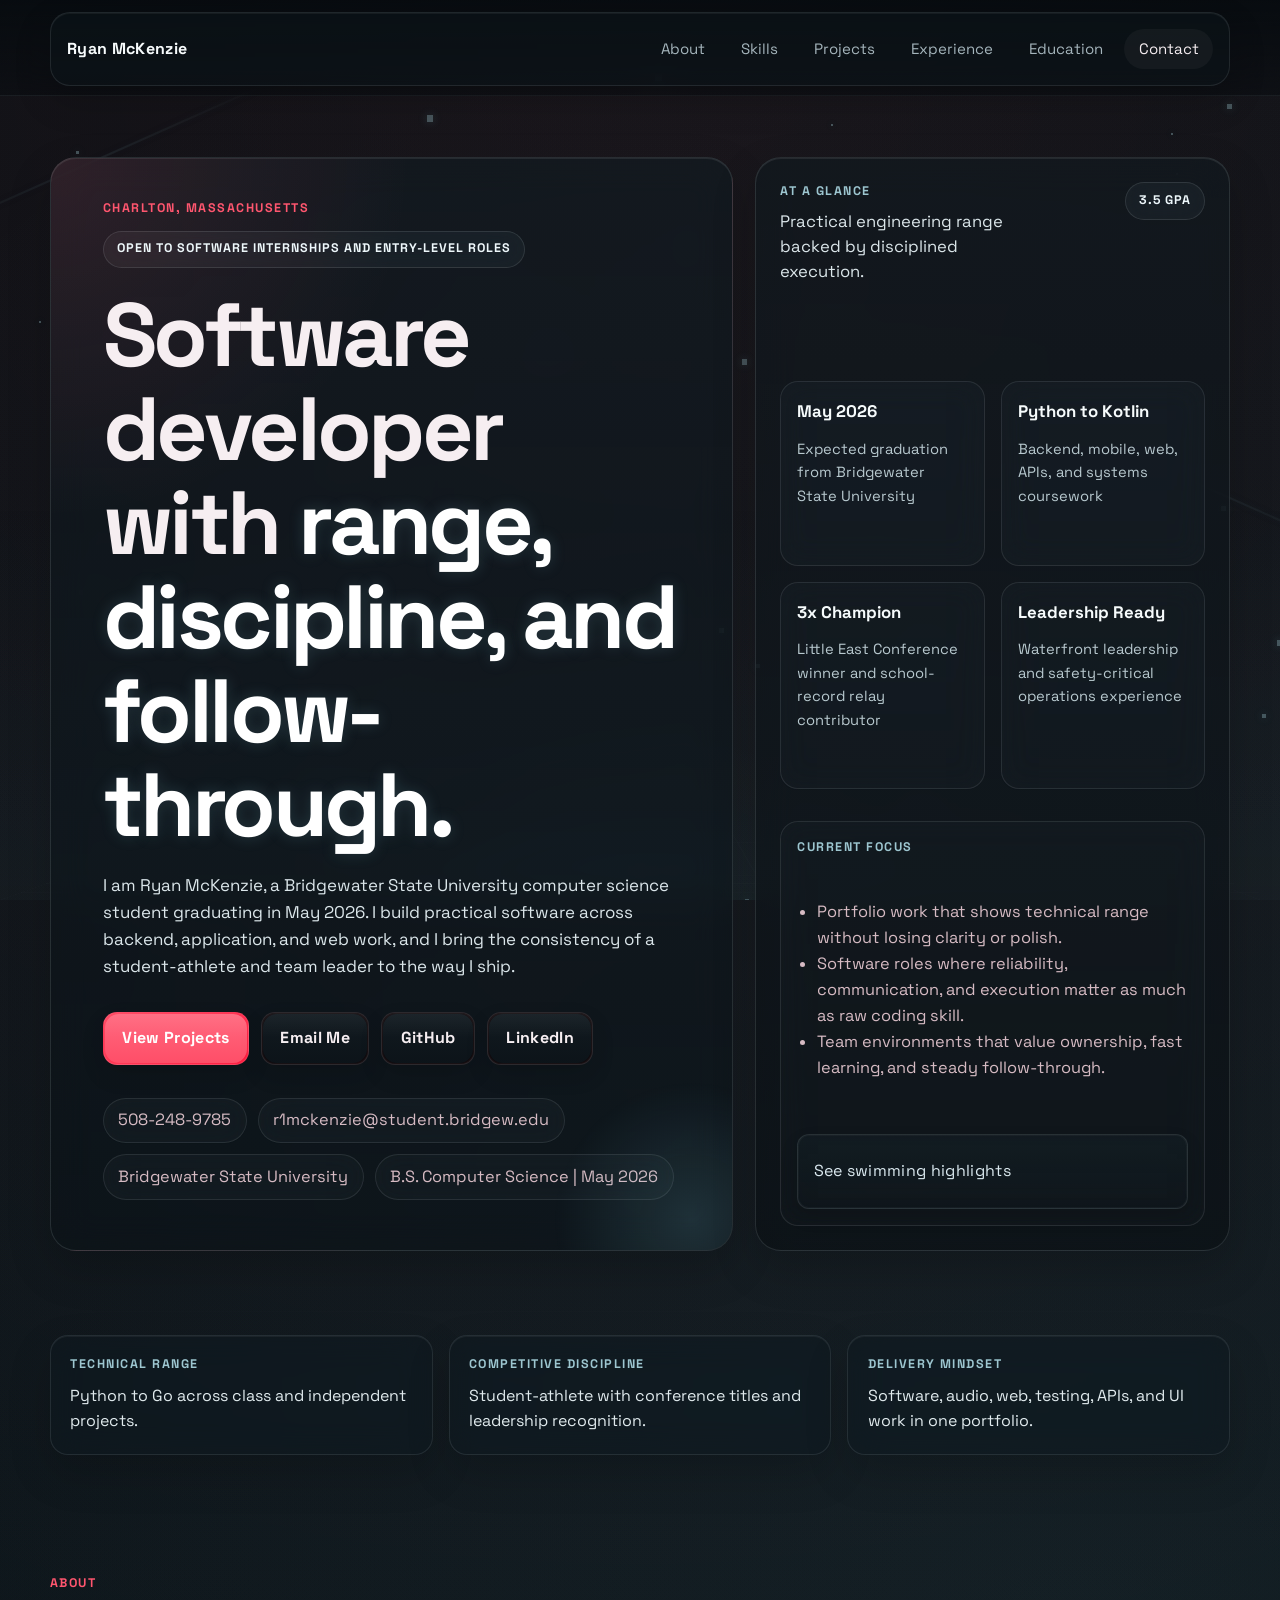
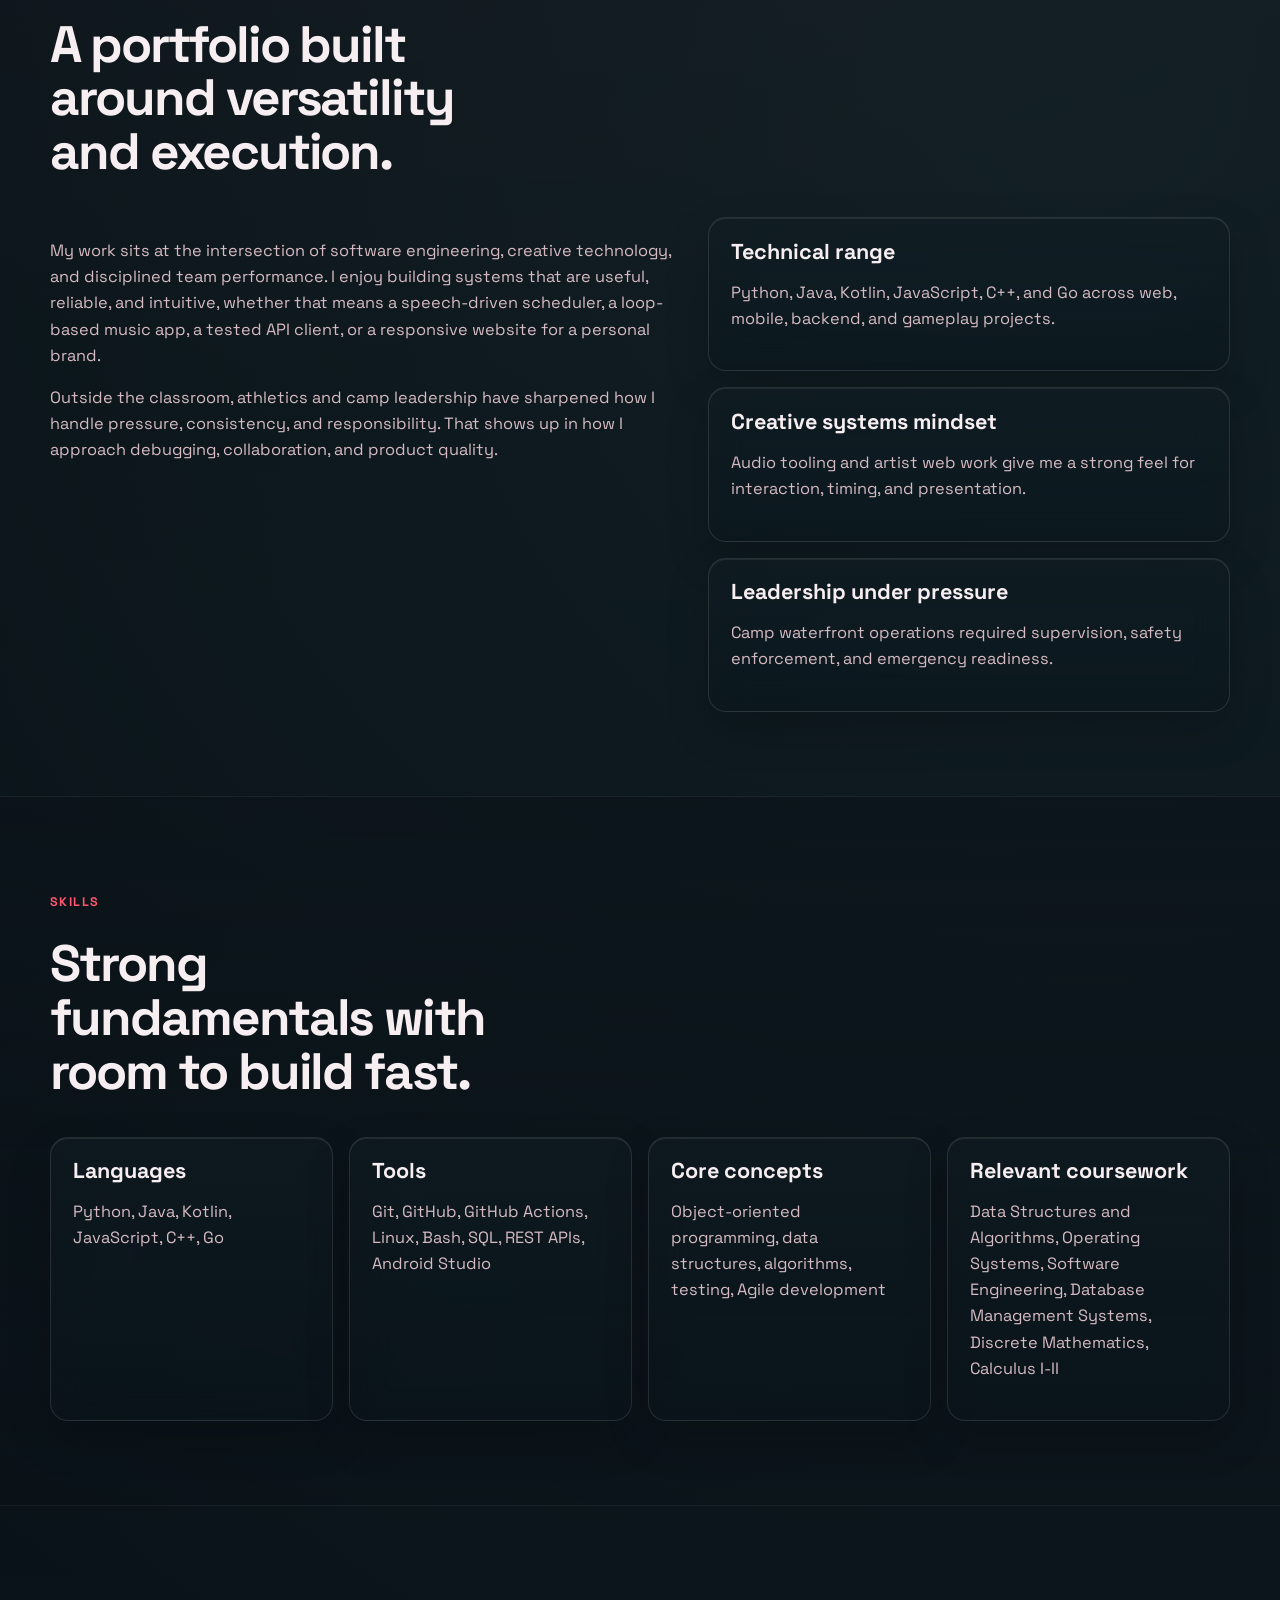
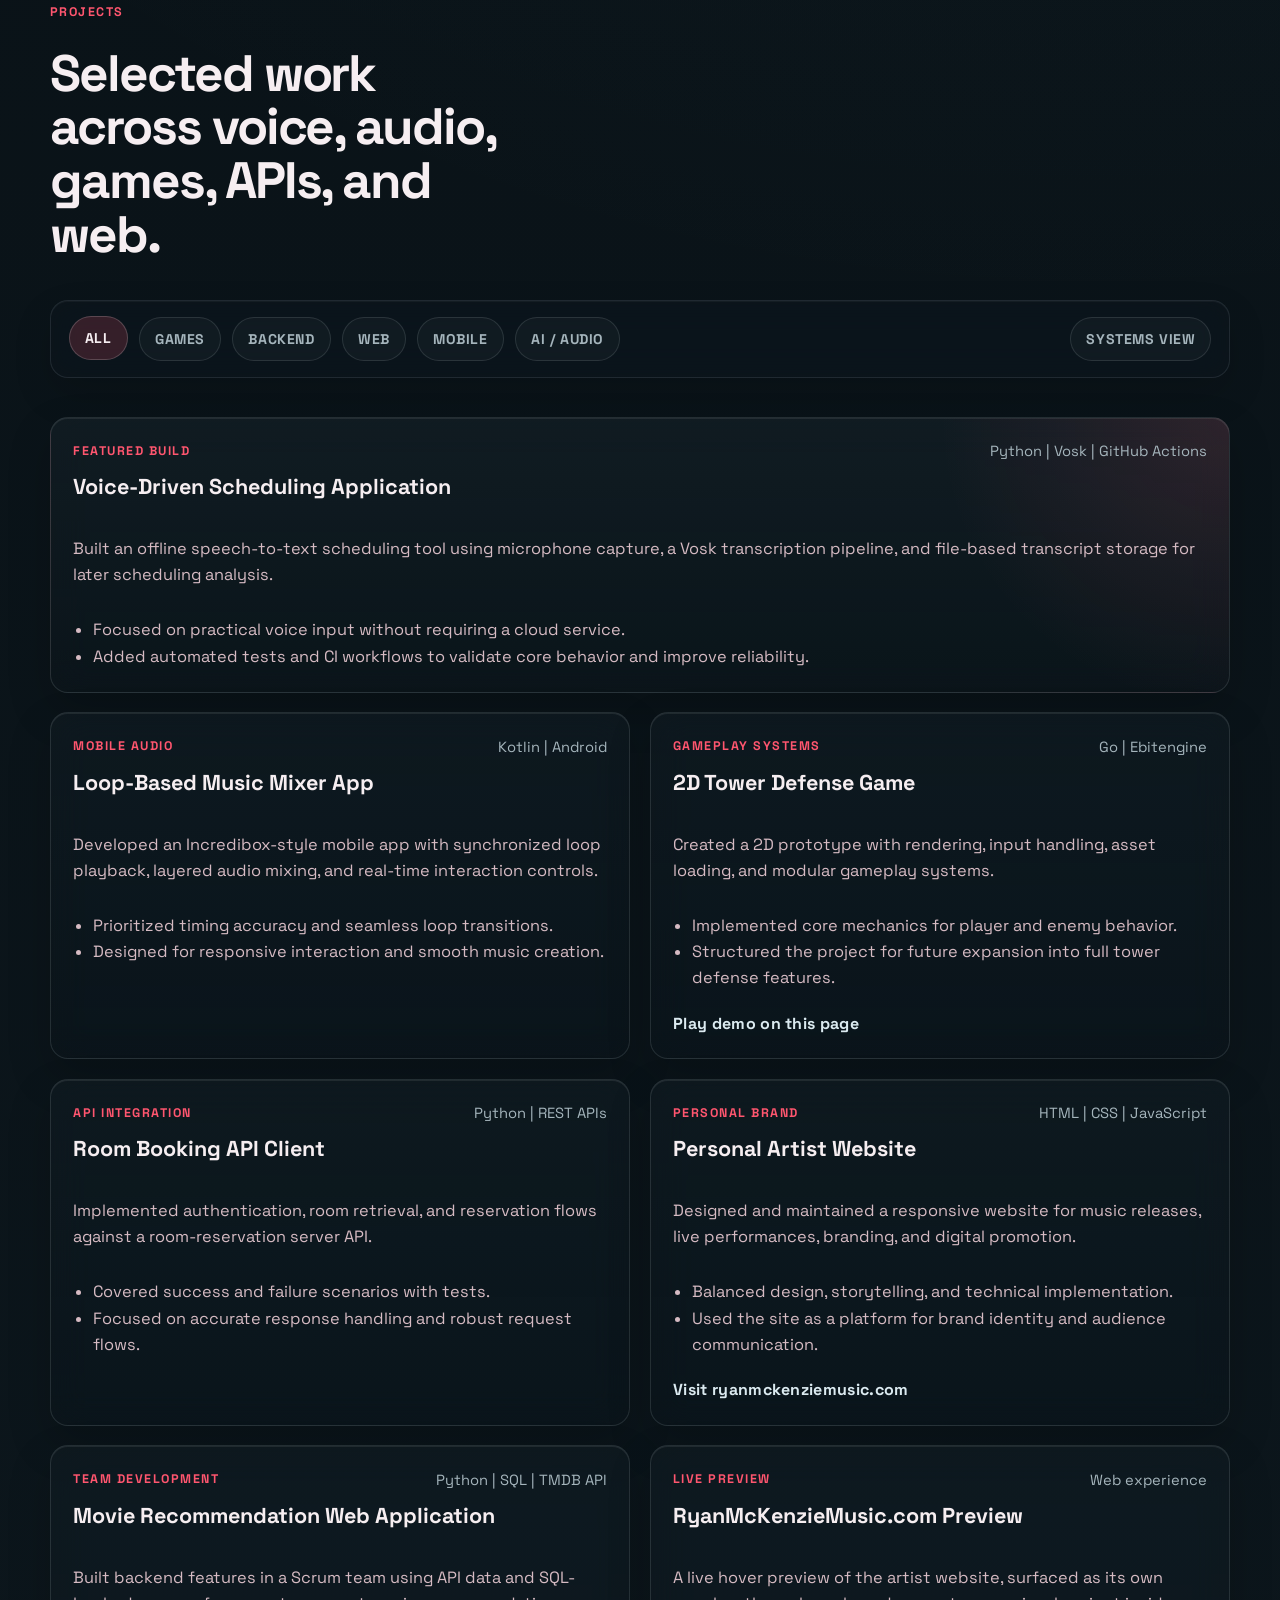
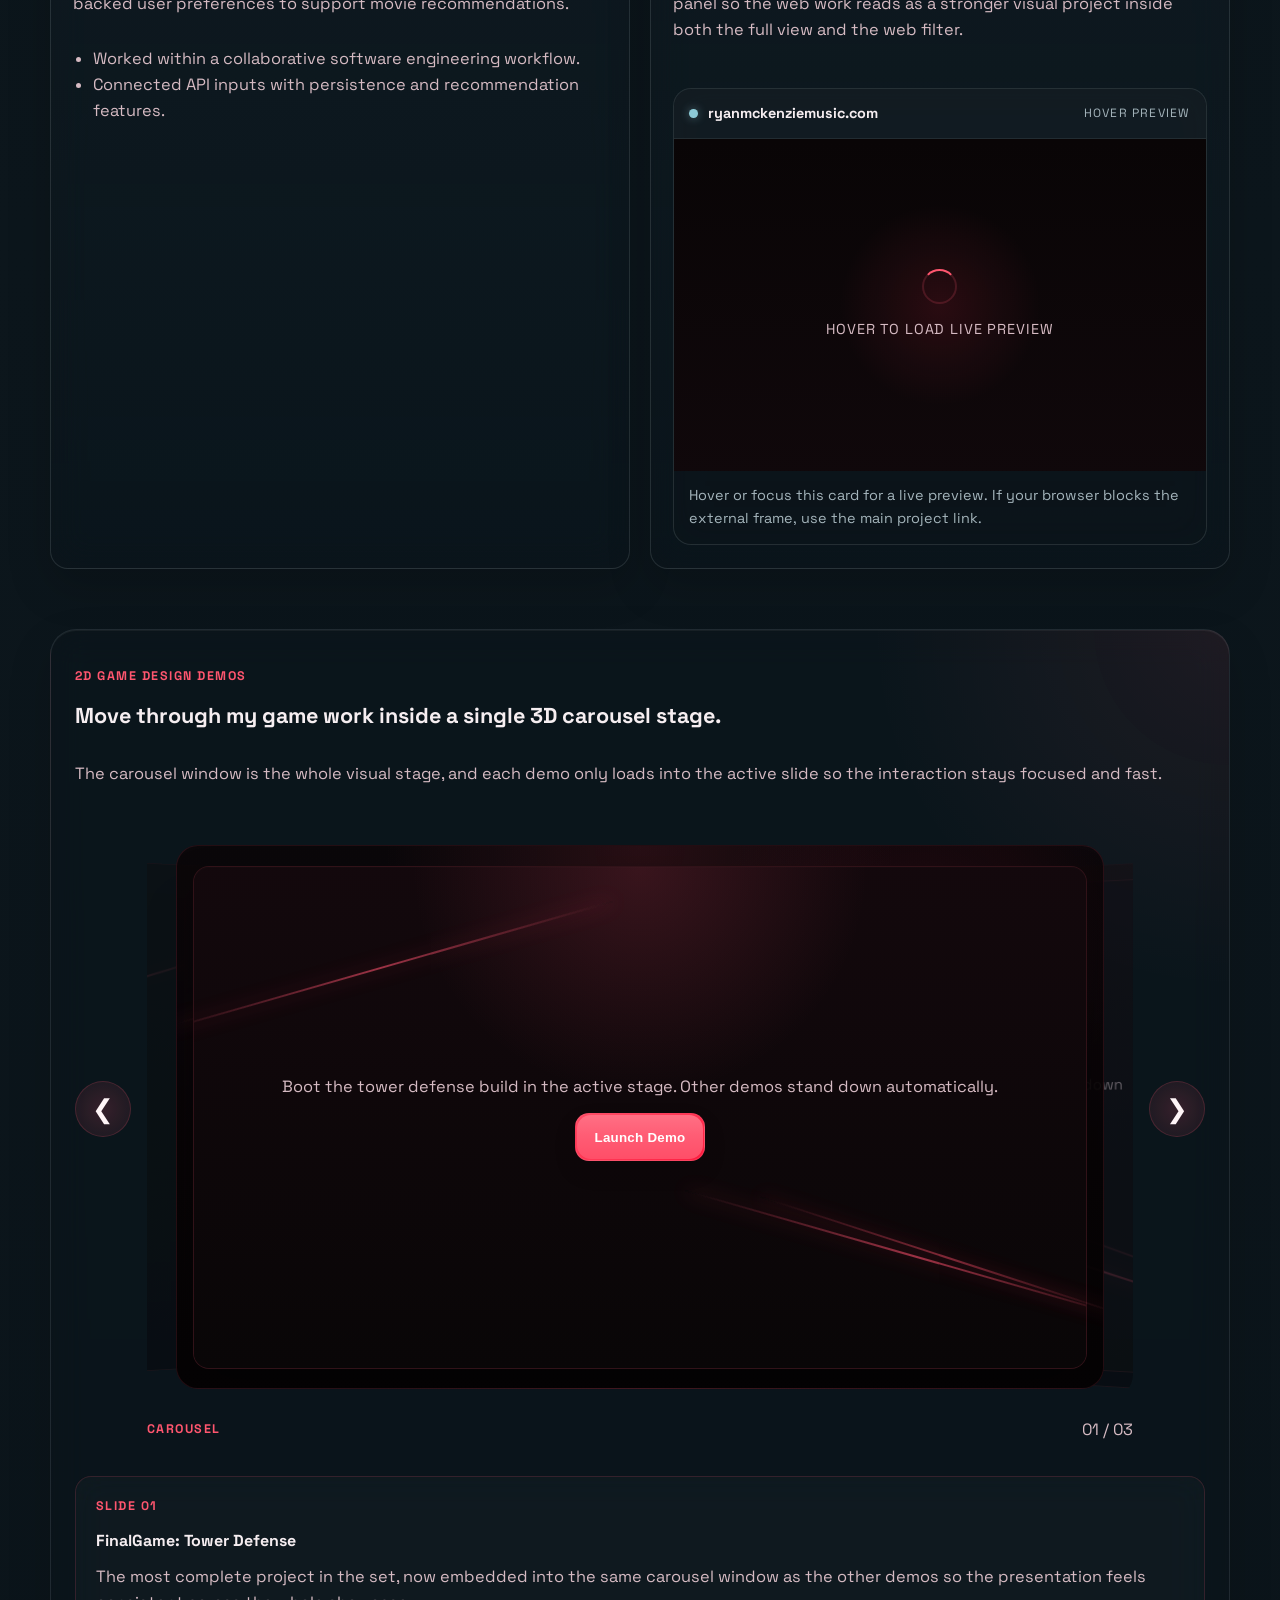
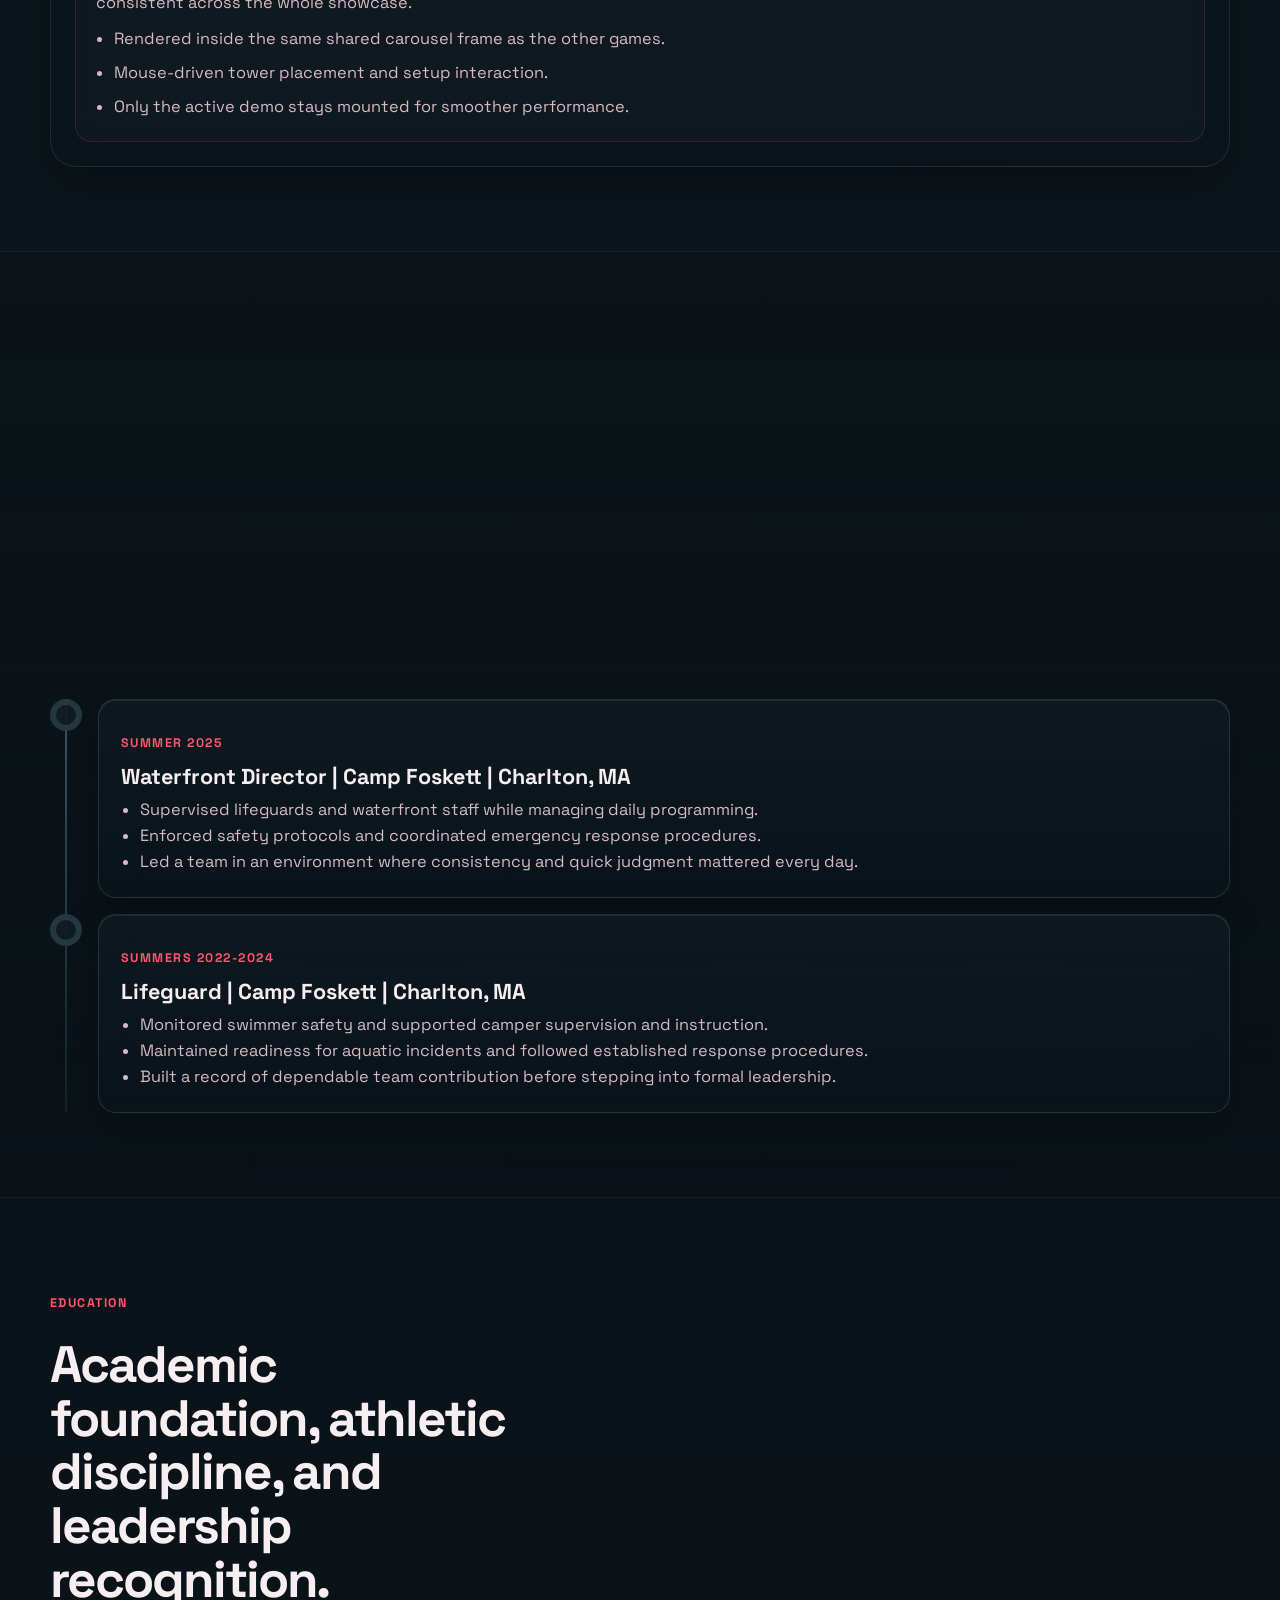
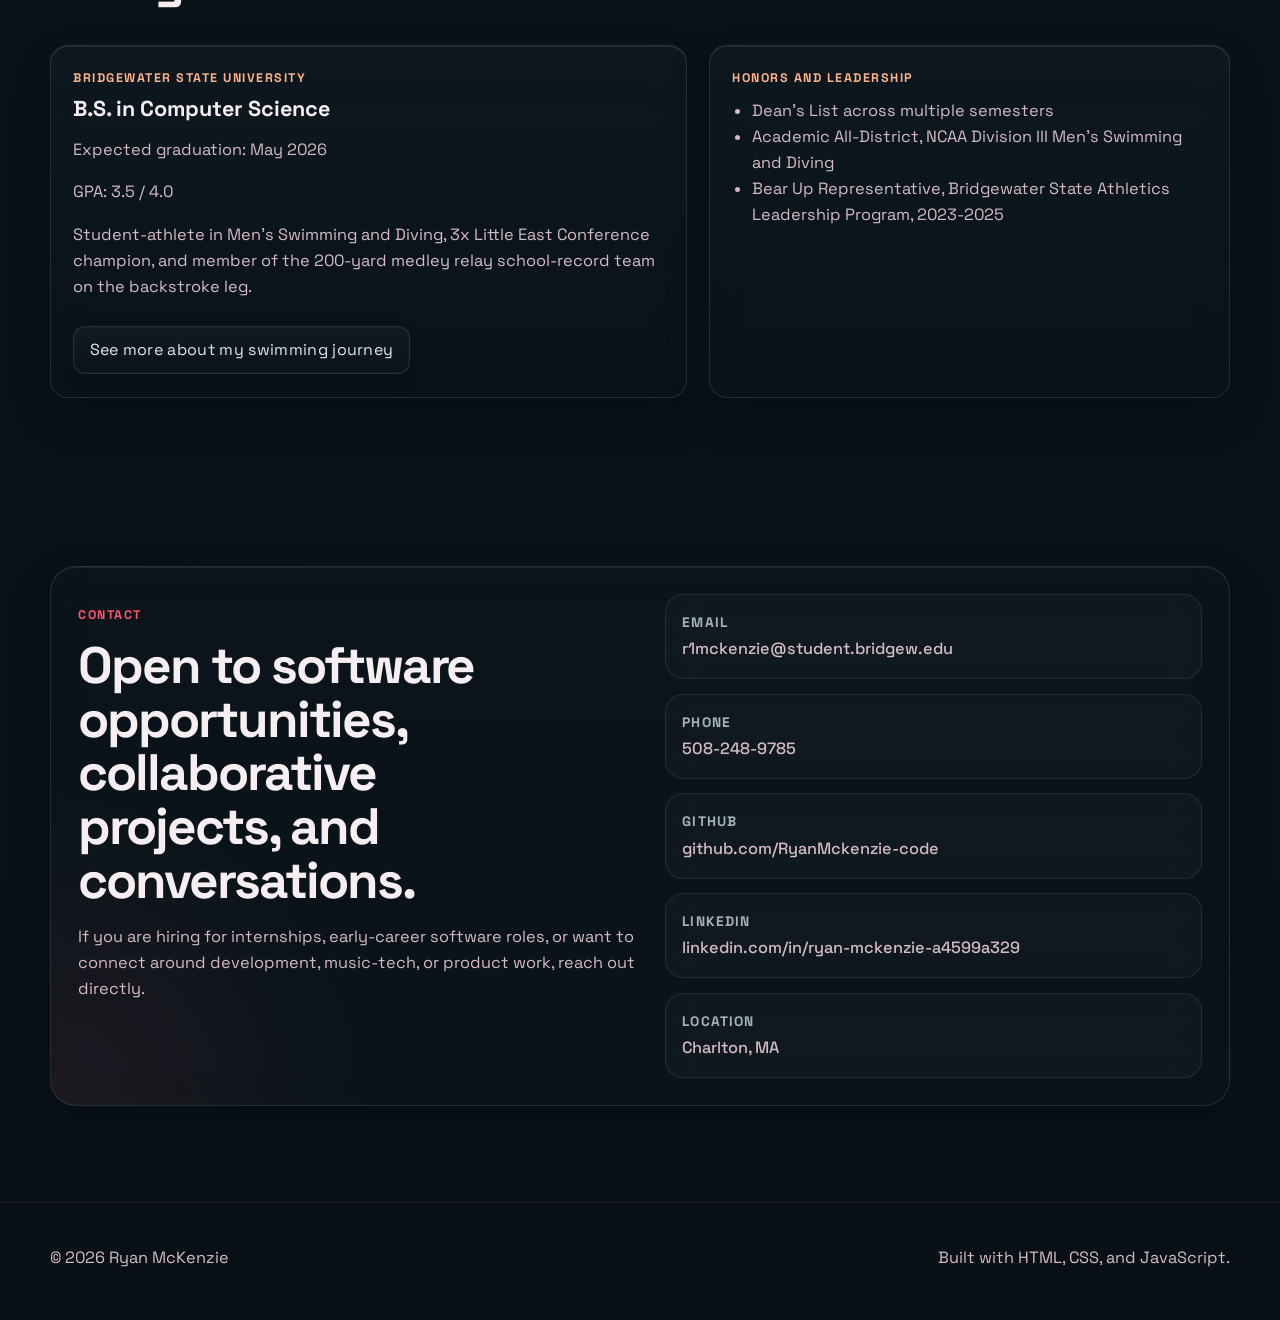
==== commit 8c7f68bd: "Update portfolio for deployment" ====
--- a/index.html
+++ b/index.html
@@ -228,12 +228,15 @@
       <section class="hero section">
         <div class="container hero-layout">
           <div class="hero-copy" data-reveal>
-            <p class="eyebrow">Charlton, Massachusetts</p>
-            <h1>Computer science builder with range across software, audio, and leadership.</h1>
+            <div class="hero-meta">
+              <p class="eyebrow">Charlton, Massachusetts</p>
+              <p class="hero-availability">Open to software internships and entry-level roles</p>
+            </div>
+            <h1>Software developer with <span>range, discipline, and follow-through.</span></h1>
             <p class="hero-summary">
               I am Ryan McKenzie, a Bridgewater State University computer science student graduating in May 2026. I
-              build practical software, work comfortably across backend and application projects, and bring the
-              discipline of a student-athlete and team leader to the way I ship work.
+              build practical software across backend, application, and web work, and I bring the consistency of a
+              student-athlete and team leader to the way I ship.
             </p>
             <div class="hero-actions" aria-label="Quick links">
               <a class="btn btn-primary" href="#projects">View Projects</a>
@@ -258,59 +261,55 @@
             <ul class="hero-contact">
               <li><a href="tel:15082489785">508-248-9785</a></li>
               <li><a href="mailto:r1mckenzie@student.bridgew.edu">r1mckenzie@student.bridgew.edu</a></li>
-              <li><span>Bridgewater State University, B.S. Computer Science</span></li>
+              <li><span>Bridgewater State University</span></li>
+              <li><span>B.S. Computer Science | May 2026</span></li>
             </ul>
           </div>
 
           <aside class="hero-panel" data-reveal>
-            <p class="panel-label">Snapshot</p>
+            <div class="hero-panel-header">
+              <div>
+                <p class="panel-label">At a glance</p>
+                <p class="hero-panel-title">Practical engineering range backed by disciplined execution.</p>
+              </div>
+              <span class="hero-panel-chip">3.5 GPA</span>
+            </div>
             <div class="snapshot-grid">
               <article>
                 <span class="snapshot-value">May 2026</span>
-                <span class="snapshot-label">Expected graduation</span>
+                <span class="snapshot-label">Expected graduation from Bridgewater State University</span>
               </article>
               <article>
-                <span class="snapshot-value">3.5 GPA</span>
-                <span class="snapshot-label">Computer science major</span>
+                <span class="snapshot-value">Python to Kotlin</span>
+                <span class="snapshot-label">Backend, mobile, web, APIs, and systems coursework</span>
               </article>
               <article>
                 <span class="snapshot-value">3x Champion</span>
-                <span class="snapshot-label">Little East Conference winner</span>
-                <button
-                  class="inline-link inline-button snapshot-action"
-                  type="button"
-                  data-media-toggle
-                  data-label-open="See more"
-                  data-label-close="Hide details"
-                  aria-expanded="false"
-                  aria-controls="swim-media"
-                >
-                  See more
-                </button>
+                <span class="snapshot-label">Little East Conference winner and school-record relay contributor</span>
               </article>
               <article>
-                <span class="snapshot-value">School Record</span>
-                <span class="snapshot-label">200-yard medley relay backstroke leg</span>
-                <button
-                  class="inline-link inline-button snapshot-action"
-                  type="button"
-                  data-media-toggle
-                  data-label-open="See more"
-                  data-label-close="Hide details"
-                  aria-expanded="false"
-                  aria-controls="swim-media"
-                >
-                  See more
-                </button>
+                <span class="snapshot-value">Leadership Ready</span>
+                <span class="snapshot-label">Waterfront leadership and safety-critical operations experience</span>
               </article>
             </div>
             <div class="hero-note">
-              <p class="panel-label">What stands out</p>
+              <p class="panel-label">Current focus</p>
               <ul>
-                <li>Offline speech tooling, API clients, Android audio apps, and game systems.</li>
-                <li>Leadership experience managing safety-critical teams and daily operations.</li>
-                <li>Comfortable moving between technical depth, creative work, and public-facing execution.</li>
+                <li>Portfolio work that shows technical range without losing clarity or polish.</li>
+                <li>Software roles where reliability, communication, and execution matter as much as raw coding skill.</li>
+                <li>Team environments that value ownership, fast learning, and steady follow-through.</li>
               </ul>
+              <button
+                class="inline-link inline-button snapshot-action"
+                type="button"
+                data-media-toggle
+                data-label-open="See swimming highlights"
+                data-label-close="Hide swimming highlights"
+                aria-expanded="false"
+                aria-controls="swim-media"
+              >
+                See swimming highlights
+              </button>
             </div>
           </aside>
         </div>
@@ -318,9 +317,18 @@
 
       <section class="signal-bar" aria-label="Career highlights">
         <div class="container signal-grid">
-          <p>Python to Go across class and independent projects</p>
-          <p>Student-athlete with conference titles and leadership recognition</p>
-          <p>Software, audio, web, testing, APIs, and UI work in one portfolio</p>
+          <article class="signal-card">
+            <span class="signal-label">Technical range</span>
+            <p>Python to Go across class and independent projects.</p>
+          </article>
+          <article class="signal-card">
+            <span class="signal-label">Competitive discipline</span>
+            <p>Student-athlete with conference titles and leadership recognition.</p>
+          </article>
+          <article class="signal-card">
+            <span class="signal-label">Delivery mindset</span>
+            <p>Software, audio, web, testing, APIs, and UI work in one portfolio.</p>
+          </article>
         </div>
       </section>
 
--- a/style.css
+++ b/style.css
@@ -1,23 +1,24 @@
 :root {
-  --bg: #050506;
-  --bg-strong: #0a0708;
-  --surface: rgba(16, 8, 11, 0.82);
-  --surface-strong: rgba(28, 11, 16, 0.94);
-  --glass-border: rgba(255, 214, 223, 0.14);
-  --glass-highlight: rgba(255, 255, 255, 0.06);
+  --bg: #071015;
+  --bg-strong: #0d171d;
+  --surface: rgba(14, 21, 27, 0.7);
+  --surface-strong: rgba(14, 21, 27, 0.86);
+  --glass-border: rgba(220, 233, 238, 0.12);
+  --glass-highlight: rgba(255, 255, 255, 0.08);
   --glass-blur: 18px;
-  --panel: #0b090a;
-  --panel-soft: #190d11;
+  --panel: #10191f;
+  --panel-soft: #16222a;
   --text: #f6eef1;
-  --muted: #b79ca4;
-  --accent: #ff405b;
-  --accent-strong: #ff173b;
-  --accent-warm: #ff7a66;
-  --border: rgba(255, 84, 113, 0.18);
-  --shadow: 0 24px 60px rgba(0, 0, 0, 0.38);
-  --radius-lg: 28px;
+  --muted: #a5b5bc;
+  --accent: #ff566f;
+  --accent-strong: #ff3a58;
+  --accent-warm: #ffb38a;
+  --border: rgba(220, 233, 238, 0.12);
+  --shadow: 0 22px 50px rgba(0, 0, 0, 0.24);
+  --radius-lg: 26px;
   --radius-md: 18px;
   --radius-sm: 12px;
+  --transition-base: 220ms ease;
 }
 
 * {
@@ -34,9 +35,9 @@
   color: var(--text);
   line-height: 1.6;
   background:
-    radial-gradient(circle at top, rgba(255, 64, 91, 0.16), transparent 22%),
-    radial-gradient(circle at 80% 20%, rgba(255, 17, 56, 0.1), transparent 26%),
-    linear-gradient(180deg, #030303 0%, #090507 100%);
+    radial-gradient(circle at top, rgba(255, 115, 136, 0.08), transparent 22%),
+    radial-gradient(circle at 85% 18%, rgba(122, 202, 216, 0.08), transparent 24%),
+    linear-gradient(180deg, #060d11 0%, #0c161c 54%, #091117 100%);
 }
 
 body::before {
@@ -45,10 +46,10 @@
   inset: 0;
   pointer-events: none;
   background-image:
-    linear-gradient(rgba(255, 65, 93, 0.08) 1px, transparent 1px),
-    linear-gradient(90deg, rgba(255, 65, 93, 0.08) 1px, transparent 1px);
-  background-size: 48px 48px;
-  opacity: 0.24;
+    linear-gradient(rgba(190, 214, 221, 0.05) 1px, transparent 1px),
+    linear-gradient(90deg, rgba(190, 214, 221, 0.05) 1px, transparent 1px);
+  background-size: 56px 56px;
+  opacity: 0.12;
   mask-image: linear-gradient(180deg, rgba(0, 0, 0, 0.46), transparent 90%);
 }
 
@@ -58,9 +59,9 @@
   inset: 0;
   pointer-events: none;
   background:
-    radial-gradient(circle at 50% 120%, rgba(255, 44, 78, 0.18), transparent 30%),
-    linear-gradient(180deg, transparent 55%, rgba(255, 22, 55, 0.08) 100%);
-  opacity: 0.9;
+    radial-gradient(circle at 50% 120%, rgba(88, 172, 188, 0.12), transparent 28%),
+    linear-gradient(180deg, transparent 52%, rgba(104, 172, 185, 0.06) 100%);
+  opacity: 0.68;
 }
 
 a {
@@ -88,9 +89,9 @@
   position: absolute;
   width: 34vw;
   height: 2px;
-  background: linear-gradient(90deg, transparent, rgba(255, 72, 101, 0.85), transparent);
-  box-shadow: 0 0 22px rgba(255, 54, 88, 0.8);
-  opacity: 0.55;
+  background: linear-gradient(90deg, transparent, rgba(150, 213, 226, 0.36), transparent);
+  box-shadow: 0 0 16px rgba(110, 178, 193, 0.28);
+  opacity: 0.24;
   transform: rotate(-24deg);
   animation: beamDrift 14s linear infinite;
 }
@@ -123,12 +124,12 @@
   inset: auto 0 0;
   height: 42vh;
   background:
-    linear-gradient(rgba(255, 58, 88, 0.18) 1px, transparent 1px),
-    linear-gradient(90deg, rgba(255, 58, 88, 0.18) 1px, transparent 1px);
+    linear-gradient(rgba(163, 208, 218, 0.1) 1px, transparent 1px),
+    linear-gradient(90deg, rgba(163, 208, 218, 0.1) 1px, transparent 1px);
   background-size: 70px 32px;
   transform-origin: bottom;
   transform: perspective(700px) rotateX(72deg);
-  opacity: 0.36;
+  opacity: 0.14;
   mask-image: linear-gradient(180deg, transparent, rgba(0, 0, 0, 0.9) 28%, rgba(0, 0, 0, 0.98));
 }
 
@@ -143,8 +144,8 @@
   height: var(--size);
   left: var(--left);
   top: var(--top);
-  background: rgba(255, 87, 114, 0.82);
-  box-shadow: 0 0 14px rgba(255, 54, 88, 0.7);
+  background: rgba(163, 208, 218, 0.34);
+  box-shadow: 0 0 10px rgba(110, 178, 193, 0.24);
   animation: pixelPulse var(--duration) ease-in-out infinite;
   animation-delay: var(--delay);
 }
@@ -159,7 +160,7 @@
     transparent 1px,
     transparent 4px
   );
-  opacity: 0.25;
+  opacity: 0.06;
 }
 
 .site-header,
@@ -190,77 +191,87 @@
   position: sticky;
   top: 0;
   z-index: 999;
+  padding: 0.75rem 0 0.55rem;
   backdrop-filter: blur(16px);
-  background: rgba(7, 4, 5, 0.74);
-  border-bottom: 1px solid rgba(255, 84, 113, 0.16);
+  background: linear-gradient(180deg, rgba(6, 11, 15, 0.86), rgba(6, 11, 15, 0.42));
+  border-bottom: 1px solid rgba(220, 233, 238, 0.08);
 }
 
 .nav-wrapper {
+  position: relative;
   display: flex;
   align-items: center;
   justify-content: space-between;
-  min-height: 78px;
+  gap: 1rem;
+  min-height: 74px;
+  padding: 0 1rem;
+  border: 1px solid rgba(220, 233, 238, 0.1);
+  border-radius: 20px;
+  background: rgba(12, 20, 25, 0.62);
+  box-shadow:
+    0 14px 36px rgba(0, 0, 0, 0.2),
+    inset 0 1px 0 rgba(255, 255, 255, 0.05);
 }
 
 .brand {
+  display: inline-flex;
+  align-items: center;
+  flex: 0 0 auto;
+  color: #f7fbfc;
   font-weight: 700;
   text-decoration: none;
-  letter-spacing: 0.03em;
+  letter-spacing: 0.02em;
+  line-height: 1;
+  white-space: nowrap;
+  font-size: clamp(1rem, 1.2vw, 1.08rem);
+}
+
+.site-nav {
+  margin-left: auto;
 }
 
 .site-nav ul {
   display: flex;
   align-items: center;
-  gap: 1.2rem;
+  gap: 0.45rem;
   list-style: none;
   margin: 0;
   padding: 0;
 }
 
 .site-nav a {
-  position: relative;
+  display: inline-flex;
+  align-items: center;
+  min-height: 40px;
+  padding: 0 0.9rem;
+  border-radius: 999px;
   text-decoration: none;
   color: var(--muted);
-  font-size: 0.98rem;
-}
-
-.site-nav a::after {
-  content: "";
-  position: absolute;
-  left: 0;
-  bottom: -0.35rem;
-  width: 100%;
-  height: 2px;
-  transform: scaleX(0);
-  transform-origin: left;
-  background: var(--accent);
-  transition: transform 0.22s ease;
+  font-size: 0.94rem;
+  transition:
+    color var(--transition-base),
+    background var(--transition-base),
+    border-color var(--transition-base);
 }
 
 .site-nav a:hover,
 .site-nav a:focus-visible,
 .site-nav a.is-active {
   color: var(--text);
-}
-
-.site-nav a:hover::after,
-.site-nav a:focus-visible::after,
-.site-nav a.is-active::after {
-  transform: scaleX(1);
+  background: rgba(255, 255, 255, 0.04);
 }
 
 .menu-toggle {
   display: none;
   position: relative;
   overflow: hidden;
-  border: 1px solid rgba(255, 84, 113, 0.22);
-  border-radius: 12px;
+  border: 1px solid rgba(220, 233, 238, 0.12);
+  border-radius: 14px;
   padding: 0.7rem 1.05rem;
-  background:
-    linear-gradient(135deg, rgba(28, 10, 16, 0.9), rgba(11, 6, 9, 0.95));
+  background: rgba(255, 255, 255, 0.04);
   box-shadow:
     inset 0 0 0 1px rgba(255, 255, 255, 0.03),
-    0 10px 22px rgba(0, 0, 0, 0.22);
+    0 10px 22px rgba(0, 0, 0, 0.16);
   color: var(--text);
   font: inherit;
   font-weight: 700;
@@ -271,48 +282,19 @@
 .section {
   position: relative;
   overflow: clip;
-  padding: 5.5rem 0;
-}
-
-.section::before,
-.section::after {
-  content: "";
-  position: absolute;
-  left: 6%;
-  right: 6%;
-  height: 2px;
-  pointer-events: none;
-  opacity: 0;
-  transition: opacity 0.45s ease, transform 0.55s ease;
-}
-
-.section::before {
-  top: 0;
-  background: linear-gradient(90deg, transparent, rgba(255, 72, 101, 0.68), transparent);
-  transform: translateX(-10%) rotate(-2deg);
-  box-shadow: 0 0 18px rgba(255, 55, 90, 0.4);
-}
-
-.section::after {
-  bottom: 0;
-  background: linear-gradient(90deg, transparent, rgba(255, 30, 67, 0.42), transparent);
-  transform: translateX(10%) rotate(2deg);
-}
-
-.section.is-current::before,
-.section.is-current::after {
-  opacity: 0.85;
-  transform: translateX(0) rotate(0deg);
+  padding: 5.25rem 0;
 }
 
 .section-shell {
   position: relative;
   z-index: 1;
   display: grid;
-  gap: 2rem;
+  gap: 2.4rem;
 }
 
 .section-heading {
+  display: grid;
+  gap: 0.7rem;
   max-width: 760px;
 }
 
@@ -357,6 +339,11 @@
   margin-bottom: 0;
 }
 
+.section-heading h2,
+.contact-shell h2 {
+  max-width: 14ch;
+}
+
 h3 {
   font-size: 1.35rem;
   margin-bottom: 0.5rem;
@@ -368,14 +355,14 @@
 }
 
 .hero {
-  padding-top: 4.5rem;
+  padding-top: 3.8rem;
 }
 
 .hero-layout {
   display: grid;
-  grid-template-columns: minmax(0, 1.3fr) minmax(320px, 0.9fr);
-  gap: 2rem;
-  align-items: start;
+  grid-template-columns: minmax(0, 1.18fr) minmax(320px, 0.82fr);
+  gap: 1.4rem;
+  align-items: stretch;
 }
 
 .hero-copy,
@@ -389,7 +376,7 @@
 .contact-shell {
   border: 1px solid var(--glass-border);
   box-shadow:
-    0 24px 60px rgba(0, 0, 0, 0.24),
+    0 18px 44px rgba(0, 0, 0, 0.18),
     inset 0 1px 0 var(--glass-highlight);
   backdrop-filter: blur(var(--glass-blur)) saturate(135%);
   -webkit-backdrop-filter: blur(var(--glass-blur)) saturate(135%);
@@ -397,12 +384,15 @@
 
 .hero-copy {
   position: relative;
-  padding: clamp(2rem, 5vw, 3.4rem);
+  display: grid;
+  align-content: start;
+  gap: 0.25rem;
+  padding: clamp(1.55rem, 4vw, 2.6rem) clamp(2rem, 5vw, 3.25rem) clamp(2rem, 5vw, 3.1rem);
   border-radius: var(--radius-lg);
   overflow: hidden;
   background:
-    radial-gradient(circle at top left, rgba(255, 64, 91, 0.15), transparent 28%),
-    linear-gradient(180deg, rgba(16, 8, 11, 0.52), rgba(10, 6, 8, 0.36));
+    radial-gradient(circle at top left, rgba(255, 96, 121, 0.12), transparent 28%),
+    linear-gradient(180deg, rgba(17, 26, 32, 0.72), rgba(10, 17, 21, 0.52));
 }
 
 .hero-copy::after {
@@ -413,20 +403,53 @@
   width: 280px;
   height: 280px;
   border-radius: 50%;
-  background: rgba(255, 64, 91, 0.12);
+  background: radial-gradient(circle, rgba(118, 190, 205, 0.16), transparent 70%);
 }
 
 .hero-summary {
-  max-width: 62ch;
-  font-size: 1.08rem;
-  color: #e6d7dc;
+  max-width: 58ch;
+  margin: 0;
+  font-size: 1.06rem;
+  color: #dbe6ea;
 }
 
 .hero-actions {
   display: flex;
   flex-wrap: wrap;
-  gap: 0.8rem;
-  margin-top: 1.8rem;
+  gap: 0.75rem;
+  margin-top: 1.7rem;
+}
+
+.hero-meta {
+  display: flex;
+  flex-wrap: wrap;
+  gap: 0.75rem 1rem;
+  align-items: center;
+  margin-bottom: 1rem;
+}
+
+.hero-meta .eyebrow {
+  margin: 0;
+}
+
+.hero-availability {
+  margin: 0;
+  padding: 0.45rem 0.8rem;
+  border-radius: 999px;
+  border: 1px solid rgba(220, 233, 238, 0.12);
+  background: rgba(255, 255, 255, 0.035);
+  color: #edf7fa;
+  font-size: 0.78rem;
+  font-weight: 700;
+  letter-spacing: 0.08em;
+  text-transform: uppercase;
+  backdrop-filter: blur(14px) saturate(140%);
+  -webkit-backdrop-filter: blur(14px) saturate(140%);
+}
+
+.hero-copy h1 span {
+  color: #ffffff;
+  text-shadow: 0 0 16px rgba(133, 202, 216, 0.18);
 }
 
 .btn {
@@ -436,18 +459,16 @@
   display: inline-flex;
   align-items: center;
   justify-content: center;
-  min-height: 46px;
-  padding: 0.78rem 1.1rem;
-  border: 1px solid rgba(255, 84, 113, 0.2);
-  border-radius: 12px;
+  min-height: 48px;
+  padding: 0.8rem 1.15rem;
+  border: 1px solid rgba(220, 233, 238, 0.14);
+  border-radius: 14px;
   text-decoration: none;
   font-weight: 700;
-  letter-spacing: 0.04em;
-  text-transform: uppercase;
+  letter-spacing: 0.02em;
   box-shadow:
     inset 0 0 0 1px rgba(255, 255, 255, 0.03),
-    0 12px 24px rgba(0, 0, 0, 0.2);
-  clip-path: polygon(8px 0, 100% 0, 100% calc(100% - 8px), calc(100% - 8px) 100%, 0 100%, 0 8px);
+    0 10px 22px rgba(0, 0, 0, 0.14);
   transition:
     transform 0.18s ease,
     box-shadow 0.2s ease,
@@ -460,45 +481,35 @@
   position: absolute;
   inset: 1px;
   z-index: -2;
-  clip-path: inherit;
-  background:
-    linear-gradient(135deg, rgba(28, 10, 16, 0.94), rgba(10, 6, 9, 0.96));
+  border-radius: inherit;
+  background: linear-gradient(180deg, rgba(20, 30, 36, 0.9), rgba(13, 21, 27, 0.88));
 }
 
 .btn::after {
   content: "";
   position: absolute;
-  inset: -30%;
+  inset: 0;
   z-index: -1;
-  background: linear-gradient(120deg, transparent 34%, rgba(255, 145, 165, 0.16) 50%, transparent 66%);
-  transform: translateX(-55%) skewX(-18deg);
-  transition: transform 0.28s ease;
+  border-radius: inherit;
+  background: linear-gradient(180deg, rgba(255, 255, 255, 0.05), transparent 48%);
+  opacity: 0.9;
 }
 
 .btn:hover,
 .btn:focus-visible {
   transform: translateY(-1px);
-  border-color: rgba(255, 112, 138, 0.34);
+  border-color: rgba(255, 255, 255, 0.18);
   box-shadow:
-    inset 0 0 0 1px rgba(255, 255, 255, 0.05),
-    0 0 14px rgba(255, 55, 90, 0.12),
-    0 14px 28px rgba(0, 0, 0, 0.24);
-}
-
-.btn:hover::after,
-.btn:focus-visible::after {
-  transform: translateX(55%) skewX(-18deg);
+    inset 0 0 0 1px rgba(255, 255, 255, 0.06),
+    0 14px 28px rgba(0, 0, 0, 0.18);
 }
 
 .btn-primary {
-  color: #fff;
-  text-shadow: 0 0 6px rgba(255, 255, 255, 0.1);
+  color: #ffffff;
 }
 
 .btn-primary::before {
-  background:
-    linear-gradient(135deg, rgba(255, 82, 112, 0.22), rgba(88, 14, 24, 0.9)),
-    linear-gradient(135deg, var(--accent), var(--accent-strong));
+  background: linear-gradient(180deg, #ff697f, #ff4e68);
 }
 
 .btn-secondary {
@@ -506,36 +517,78 @@
 }
 
 .btn-secondary::before {
-  background:
-    linear-gradient(135deg, rgba(26, 9, 15, 0.94), rgba(8, 5, 8, 0.98));
+  background: linear-gradient(180deg, rgba(18, 28, 34, 0.92), rgba(12, 21, 27, 0.88));
 }
 
 .hero-contact {
   display: flex;
   flex-wrap: wrap;
-  gap: 0.7rem 1.4rem;
+  gap: 0.7rem;
   list-style: none;
   padding: 0;
   margin: 1.8rem 0 0;
   color: var(--muted);
 }
 
+.hero-contact li {
+  padding: 0.55rem 0.9rem;
+  border-radius: 999px;
+  border: 1px solid rgba(220, 233, 238, 0.1);
+  background: rgba(255, 255, 255, 0.03);
+  backdrop-filter: blur(14px) saturate(135%);
+  -webkit-backdrop-filter: blur(14px) saturate(135%);
+}
+
 .hero-contact a {
   text-decoration: none;
 }
 
 .hero-panel {
+  display: grid;
+  gap: 1rem;
   color: #f7eef1;
   background:
-    linear-gradient(180deg, rgba(14, 9, 11, 0.54), rgba(28, 11, 16, 0.42)),
+    linear-gradient(180deg, rgba(17, 26, 32, 0.72), rgba(10, 17, 21, 0.56)),
     rgba(11, 9, 10, 0.18);
   border-radius: var(--radius-lg);
   padding: 1.5rem;
 }
 
+.hero-panel-header {
+  display: flex;
+  align-items: flex-start;
+  justify-content: space-between;
+  gap: 1rem;
+}
+
+.hero-panel-title {
+  margin: 0;
+  max-width: 24ch;
+  color: #dbe6ea;
+  font-size: 1.04rem;
+  line-height: 1.5;
+}
+
+.hero-panel-chip {
+  display: inline-flex;
+  align-items: center;
+  padding: 0.5rem 0.82rem;
+  border-radius: 999px;
+  border: 1px solid rgba(220, 233, 238, 0.12);
+  background: rgba(255, 255, 255, 0.035);
+  color: #edf7fa;
+  font-size: 0.78rem;
+  font-weight: 700;
+  letter-spacing: 0.08em;
+  text-transform: uppercase;
+  white-space: nowrap;
+  backdrop-filter: blur(14px) saturate(140%);
+  -webkit-backdrop-filter: blur(14px) saturate(140%);
+}
+
 .panel-label {
-  color: #f18b9b;
-  margin: 0 0 1rem;
+  color: #9dc6d0;
+  margin: 0 0 0.55rem;
 }
 
 .snapshot-grid {
@@ -547,25 +600,31 @@
 .snapshot-grid article,
 .hero-note {
   background: rgba(255, 255, 255, 0.025);
-  border: 1px solid rgba(255, 214, 223, 0.1);
+  border: 1px solid rgba(220, 233, 238, 0.1);
   border-radius: var(--radius-md);
   padding: 1rem;
   backdrop-filter: blur(14px) saturate(135%);
   -webkit-backdrop-filter: blur(14px) saturate(135%);
 }
 
+.snapshot-grid article {
+  display: grid;
+  gap: 0.45rem;
+  align-content: start;
+}
+
 .snapshot-value {
   display: block;
-  font-size: 1.1rem;
+  font-size: 1.05rem;
   font-weight: 700;
-  color: #fff5f7;
+  color: #f6fbfc;
 }
 
 .snapshot-label {
   display: block;
   margin-top: 0.35rem;
-  color: #d6bbc3;
-  font-size: 0.94rem;
+  color: #b8c9cf;
+  font-size: 0.92rem;
 }
 
 .snapshot-action {
@@ -573,17 +632,23 @@
 }
 
 .hero-note {
+  display: grid;
+  gap: 0.85rem;
   margin-top: 1rem;
 }
 
 .hero-note ul {
   margin: 0;
   padding-left: 1.2rem;
-  color: #e4d4d9;
+  color: #d3e0e5;
+}
+
+.hero-note .panel-label {
+  margin-bottom: 0;
 }
 
 .signal-bar {
-  padding-bottom: 1rem;
+  padding: 0 0 1.4rem;
 }
 
 .signal-grid {
@@ -592,18 +657,33 @@
   gap: 1rem;
 }
 
-.signal-grid p {
-  margin: 0;
-  padding: 1.15rem 1.2rem;
+.signal-card {
+  display: grid;
+  gap: 0.5rem;
+  align-content: start;
+  padding: 1.2rem 1.2rem 1.25rem;
   border-radius: var(--radius-md);
-  background: rgba(16, 8, 11, 0.38);
-  border: 1px solid rgba(255, 214, 223, 0.1);
+  background: rgba(15, 24, 30, 0.5);
+  border: 1px solid rgba(220, 233, 238, 0.1);
   box-shadow:
-    0 24px 60px rgba(0, 0, 0, 0.2),
+    0 18px 44px rgba(0, 0, 0, 0.16),
     inset 0 1px 0 rgba(255, 255, 255, 0.05);
   backdrop-filter: blur(16px) saturate(135%);
   -webkit-backdrop-filter: blur(16px) saturate(135%);
-  font-weight: 500;
+}
+
+.signal-label {
+  color: #9dc6d0;
+  font-size: 0.78rem;
+  font-weight: 700;
+  letter-spacing: 0.12em;
+  text-transform: uppercase;
+}
+
+.signal-card p {
+  margin: 0;
+  color: #e0eaed;
+  font-size: 1rem;
 }
 
 .about-layout,
@@ -616,10 +696,12 @@
 .about-layout {
   grid-template-columns: minmax(0, 1.1fr) minmax(300px, 0.9fr);
   align-items: start;
+  gap: 1.2rem;
 }
 
 .about-copy {
-  padding: 0.2rem 0;
+  padding: 0.3rem 0;
+  max-width: 64ch;
 }
 
 .about-points {
@@ -633,14 +715,14 @@
 .education-card,
 .honors-card {
   border-radius: var(--radius-md);
-  background: linear-gradient(180deg, rgba(18, 9, 13, 0.44), rgba(10, 6, 8, 0.32));
-  padding: 1.35rem;
+  background: linear-gradient(180deg, rgba(18, 28, 34, 0.58), rgba(12, 20, 25, 0.46));
+  padding: 1.4rem;
 }
 
 .section-tinted {
-  background: linear-gradient(180deg, rgba(16, 6, 9, 0.76), rgba(9, 4, 6, 0.34));
-  border-top: 1px solid rgba(255, 84, 113, 0.08);
-  border-bottom: 1px solid rgba(255, 84, 113, 0.08);
+  background: linear-gradient(180deg, rgba(11, 19, 24, 0.54), rgba(11, 18, 23, 0.22));
+  border-top: 1px solid rgba(220, 233, 238, 0.06);
+  border-bottom: 1px solid rgba(220, 233, 238, 0.06);
 }
 
 .skills-grid {
@@ -656,7 +738,7 @@
 .projects-grid {
   display: grid;
   grid-template-columns: repeat(2, minmax(0, 1fr));
-  gap: 1rem;
+  gap: 1.2rem;
 }
 
 .project-controls {
@@ -665,6 +747,15 @@
   justify-content: space-between;
   gap: 1rem;
   align-items: center;
+  padding: 1rem 1.1rem;
+  border: 1px solid rgba(220, 233, 238, 0.1);
+  border-radius: var(--radius-md);
+  background: rgba(15, 23, 29, 0.42);
+  box-shadow:
+    0 16px 38px rgba(0, 0, 0, 0.14),
+    inset 0 1px 0 rgba(255, 255, 255, 0.04);
+  backdrop-filter: blur(16px) saturate(135%);
+  -webkit-backdrop-filter: blur(16px) saturate(135%);
 }
 
 .project-filter-group {
@@ -675,15 +766,15 @@
 
 .project-filter,
 .project-mode-toggle {
-  border: 1px solid rgba(255, 84, 113, 0.16);
+  border: 1px solid rgba(220, 233, 238, 0.12);
   border-radius: 999px;
   padding: 0.62rem 0.95rem;
-  background: rgba(13, 7, 9, 0.46);
+  background: rgba(255, 255, 255, 0.03);
   color: var(--muted);
   font: inherit;
   font-size: 0.88rem;
   font-weight: 700;
-  letter-spacing: 0.06em;
+  letter-spacing: 0.04em;
   text-transform: uppercase;
   cursor: pointer;
   transition: border-color 0.2s ease, color 0.2s ease, background 0.2s ease, transform 0.2s ease;
@@ -696,15 +787,16 @@
 .project-filter.is-active,
 .project-mode-toggle.is-active {
   color: var(--text);
-  border-color: rgba(255, 112, 138, 0.34);
-  background: rgba(34, 10, 17, 0.56);
+  border-color: rgba(255, 255, 255, 0.18);
+  background: rgba(255, 86, 111, 0.18);
   transform: translateY(-1px);
 }
 
 .project-card {
   display: flex;
   flex-direction: column;
-  gap: 0.7rem;
+  gap: 0.8rem;
+  min-height: 100%;
 }
 
 .project-card.is-hidden {
@@ -714,8 +806,8 @@
 .project-card-featured {
   grid-column: span 2;
   background:
-    radial-gradient(circle at top right, rgba(255, 64, 91, 0.14), transparent 24%),
-    linear-gradient(180deg, rgba(24, 8, 13, 0.56), rgba(11, 6, 8, 0.4));
+    radial-gradient(circle at top right, rgba(255, 96, 121, 0.12), transparent 24%),
+    linear-gradient(180deg, rgba(20, 31, 37, 0.72), rgba(13, 21, 26, 0.58));
 }
 
 .project-topline {
@@ -750,7 +842,7 @@
   padding: 0.85rem 0.95rem;
   border-radius: 14px;
   background: rgba(255, 255, 255, 0.025);
-  border: 1px solid rgba(255, 214, 223, 0.1);
+  border: 1px solid rgba(220, 233, 238, 0.1);
   backdrop-filter: blur(14px) saturate(135%);
   -webkit-backdrop-filter: blur(14px) saturate(135%);
 }
@@ -791,8 +883,8 @@
 .site-preview-card {
   margin-top: 1rem;
   border-radius: var(--radius-md);
-  border: 1px solid rgba(255, 214, 223, 0.12);
-  background: rgba(10, 6, 8, 0.44);
+  border: 1px solid rgba(220, 233, 238, 0.12);
+  background: rgba(14, 22, 27, 0.54);
   overflow: hidden;
   backdrop-filter: blur(18px) saturate(140%);
   -webkit-backdrop-filter: blur(18px) saturate(140%);
@@ -802,8 +894,8 @@
 .site-preview-card:hover,
 .site-preview-card:focus-within {
   transform: translateY(-3px);
-  box-shadow: 0 18px 36px rgba(255, 28, 66, 0.16);
-  border-color: rgba(255, 84, 113, 0.28);
+  box-shadow: 0 18px 36px rgba(0, 0, 0, 0.16);
+  border-color: rgba(255, 255, 255, 0.16);
 }
 
 .site-preview-header {
@@ -811,16 +903,16 @@
   align-items: center;
   gap: 0.65rem;
   padding: 0.8rem 0.95rem;
-  background: rgba(255, 255, 255, 0.02);
-  border-bottom: 1px solid rgba(255, 214, 223, 0.1);
+  background: rgba(255, 255, 255, 0.025);
+  border-bottom: 1px solid rgba(220, 233, 238, 0.08);
 }
 
 .site-preview-dot {
   width: 0.55rem;
   height: 0.55rem;
   border-radius: 50%;
-  background: var(--accent);
-  box-shadow: 0 0 12px rgba(255, 28, 66, 0.9);
+  background: #8cc9d6;
+  box-shadow: 0 0 10px rgba(140, 201, 214, 0.45);
   flex: 0 0 auto;
 }
 
@@ -917,22 +1009,20 @@
   display: inline-flex;
   align-items: center;
   gap: 0.45rem;
-  color: var(--accent-strong);
+  color: #dbeaf0;
   font-weight: 700;
   text-decoration: none;
-  letter-spacing: 0.04em;
-  text-transform: uppercase;
+  letter-spacing: 0.02em;
 }
 
 .inline-button {
-  padding: 0.45rem 0.8rem;
-  border: 1px solid rgba(255, 84, 113, 0.16);
-  border-radius: 10px;
-  background:
-    linear-gradient(135deg, rgba(24, 10, 15, 0.46), rgba(10, 6, 9, 0.34));
+  padding: 0.65rem 0.95rem;
+  border: 1px solid rgba(220, 233, 238, 0.12);
+  border-radius: 12px;
+  background: linear-gradient(180deg, rgba(19, 29, 35, 0.72), rgba(13, 21, 27, 0.56));
   box-shadow:
     inset 0 0 0 1px rgba(255, 255, 255, 0.03),
-    0 8px 18px rgba(0, 0, 0, 0.18);
+    0 8px 18px rgba(0, 0, 0, 0.12);
   font: inherit;
   cursor: pointer;
   backdrop-filter: blur(16px) saturate(140%);
@@ -942,18 +1032,17 @@
 .inline-link:hover,
 .inline-link:focus-visible {
   text-decoration: none;
-  color: #ffd8e0;
+  color: #ffffff;
 }
 
 .inline-button:hover,
 .inline-button:focus-visible,
 .menu-toggle:hover,
 .menu-toggle:focus-visible {
-  border-color: rgba(255, 112, 138, 0.28);
+  border-color: rgba(255, 255, 255, 0.18);
   box-shadow:
     inset 0 0 0 1px rgba(255, 255, 255, 0.05),
-    0 0 12px rgba(255, 55, 90, 0.1),
-    0 12px 22px rgba(0, 0, 0, 0.22);
+    0 12px 22px rgba(0, 0, 0, 0.16);
 }
 
 .demo-section {
@@ -963,12 +1052,12 @@
   margin-top: 1.4rem;
   padding: 1.5rem;
   border-radius: var(--radius-lg);
-  border: 1px solid var(--border);
+  border: 1px solid rgba(220, 233, 238, 0.1);
   background:
-    radial-gradient(circle at top right, rgba(255, 64, 91, 0.1), transparent 22%),
-    rgba(16, 8, 11, 0.42);
+    radial-gradient(circle at top right, rgba(255, 96, 121, 0.08), transparent 22%),
+    rgba(14, 22, 27, 0.48);
   box-shadow:
-    0 24px 60px rgba(0, 0, 0, 0.24),
+    0 18px 44px rgba(0, 0, 0, 0.16),
     inset 0 1px 0 rgba(255, 255, 255, 0.05);
   backdrop-filter: blur(18px) saturate(135%);
   -webkit-backdrop-filter: blur(18px) saturate(135%);
@@ -1368,7 +1457,7 @@
   top: 0;
   bottom: 0;
   width: 2px;
-  background: rgba(255, 64, 91, 0.32);
+  background: linear-gradient(180deg, rgba(140, 201, 214, 0.36), rgba(140, 201, 214, 0.08));
 }
 
 .timeline-item {
@@ -1385,13 +1474,13 @@
   width: 32px;
   height: 32px;
   border-radius: 50%;
-  border: 6px solid rgba(255, 64, 91, 0.18);
-  background: var(--surface-strong);
+  border: 6px solid rgba(140, 201, 214, 0.16);
+  background: rgba(18, 29, 35, 0.92);
 }
 
 .timeline-content {
   border-radius: var(--radius-md);
-  background: linear-gradient(180deg, rgba(16, 8, 11, 0.48), rgba(10, 6, 8, 0.34));
+  background: linear-gradient(180deg, rgba(18, 29, 35, 0.58), rgba(12, 21, 26, 0.44));
   padding: 1.35rem;
 }
 
@@ -1411,14 +1500,14 @@
 
 .media-section {
   margin-top: 1.25rem;
-  padding: 1.35rem;
+  padding: 1.5rem;
   border-radius: var(--radius-lg);
   background:
-    radial-gradient(circle at top right, rgba(255, 64, 91, 0.1), transparent 24%),
-    rgba(16, 8, 11, 0.42);
-  border: 1px solid var(--border);
+    radial-gradient(circle at top right, rgba(255, 96, 121, 0.08), transparent 24%),
+    rgba(14, 22, 27, 0.48);
+  border: 1px solid rgba(220, 233, 238, 0.1);
   box-shadow:
-    0 24px 60px rgba(0, 0, 0, 0.24),
+    0 18px 44px rgba(0, 0, 0, 0.16),
     inset 0 1px 0 rgba(255, 255, 255, 0.05);
   backdrop-filter: blur(18px) saturate(135%);
   -webkit-backdrop-filter: blur(18px) saturate(135%);
@@ -1445,8 +1534,8 @@
 .media-story-strip {
   padding: 1rem 1.1rem;
   border-radius: var(--radius-md);
-  background: rgba(255, 64, 91, 0.055);
-  border: 1px solid rgba(255, 214, 223, 0.1);
+  background: rgba(255, 255, 255, 0.03);
+  border: 1px solid rgba(220, 233, 238, 0.1);
   backdrop-filter: blur(14px) saturate(135%);
   -webkit-backdrop-filter: blur(14px) saturate(135%);
 }
@@ -1464,8 +1553,8 @@
 .media-gallery-card {
   overflow: hidden;
   border-radius: var(--radius-md);
-  background: rgba(25, 10, 14, 0.4);
-  border: 1px solid rgba(255, 214, 223, 0.1);
+  background: rgba(16, 25, 31, 0.46);
+  border: 1px solid rgba(220, 233, 238, 0.1);
   backdrop-filter: blur(16px) saturate(135%);
   -webkit-backdrop-filter: blur(16px) saturate(135%);
 }
@@ -1496,8 +1585,8 @@
   gap: 1rem;
   padding: 1rem;
   border-radius: var(--radius-md);
-  background: rgba(25, 10, 14, 0.4);
-  border: 1px solid rgba(255, 214, 223, 0.1);
+  background: rgba(16, 25, 31, 0.46);
+  border: 1px solid rgba(220, 233, 238, 0.1);
   backdrop-filter: blur(16px) saturate(135%);
   -webkit-backdrop-filter: blur(16px) saturate(135%);
 }
@@ -1538,11 +1627,12 @@
 .contact-shell {
   grid-template-columns: minmax(0, 1fr) minmax(320px, 0.95fr);
   align-items: start;
-  padding: 1.6rem;
+  gap: 1.4rem;
+  padding: 1.7rem;
   border-radius: var(--radius-lg);
   background:
-    radial-gradient(circle at bottom left, rgba(255, 64, 91, 0.16), transparent 25%),
-    rgba(16, 8, 11, 0.4);
+    radial-gradient(circle at bottom left, rgba(255, 96, 121, 0.08), transparent 25%),
+    rgba(14, 22, 27, 0.5);
 }
 
 .contact-list {
@@ -1559,7 +1649,7 @@
   padding: 1rem;
   border-radius: var(--radius-md);
   background: rgba(255, 255, 255, 0.025);
-  border: 1px solid rgba(255, 214, 223, 0.1);
+  border: 1px solid rgba(220, 233, 238, 0.1);
   backdrop-filter: blur(14px) saturate(135%);
   -webkit-backdrop-filter: blur(14px) saturate(135%);
 }
@@ -1707,14 +1797,14 @@
 
   .site-nav {
     position: absolute;
-    top: 70px;
-    left: 0.6rem;
-    right: 0.6rem;
+    top: calc(100% + 0.45rem);
+    left: 0;
+    right: 0;
     display: none;
     padding: 1rem;
     border-radius: var(--radius-md);
-    background: rgba(11, 6, 8, 0.96);
-    border: 1px solid rgba(255, 84, 113, 0.16);
+    background: rgba(12, 20, 25, 0.96);
+    border: 1px solid rgba(220, 233, 238, 0.1);
     box-shadow: var(--shadow);
   }
 
@@ -1731,6 +1821,10 @@
   .hero-panel,
   .contact-shell {
     padding: 1.25rem;
+  }
+
+  .hero-panel-header {
+    flex-direction: column;
   }
 
   .demo-section {
@@ -1815,6 +1909,15 @@
     grid-template-columns: 1fr;
   }
 
+  .hero-meta {
+    align-items: flex-start;
+  }
+
+  .hero-contact {
+    flex-direction: column;
+    align-items: stretch;
+  }
+
   h1 {
     font-size: clamp(2.6rem, 14vw, 4rem);
   }
